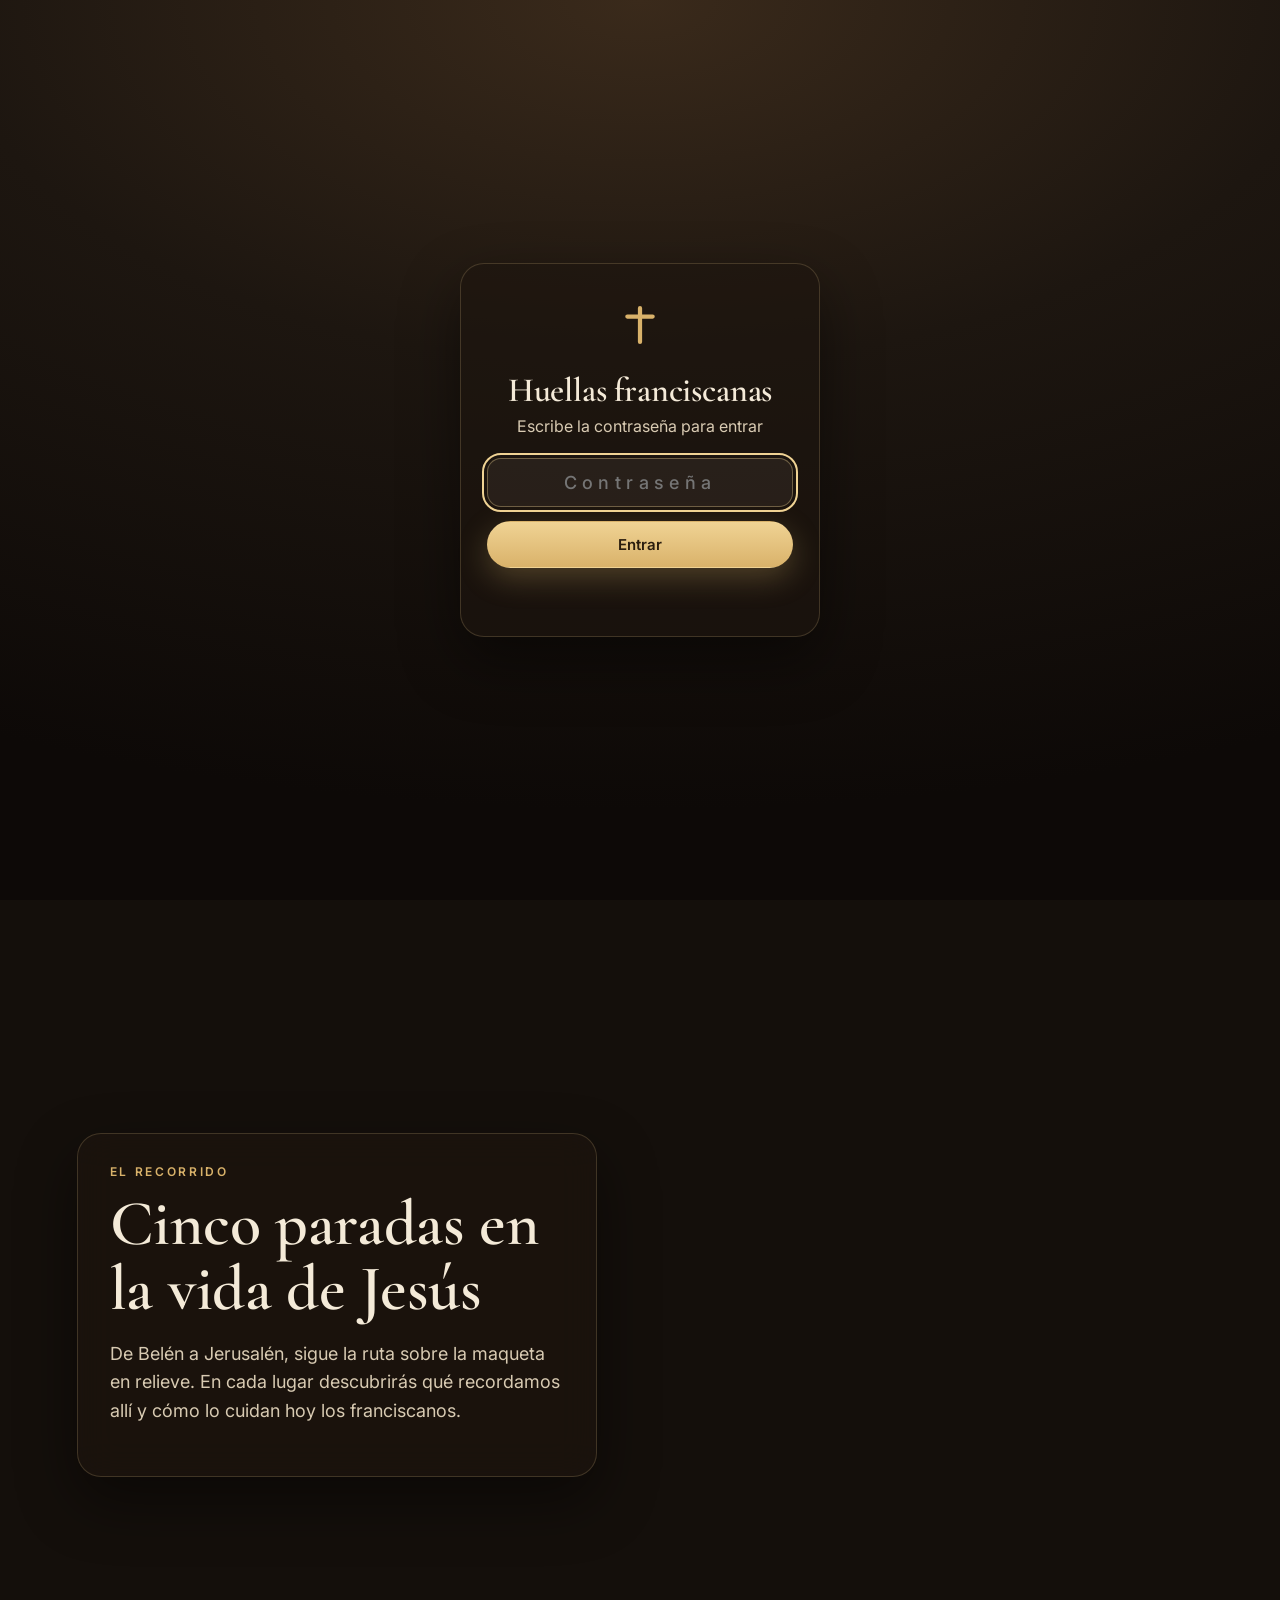
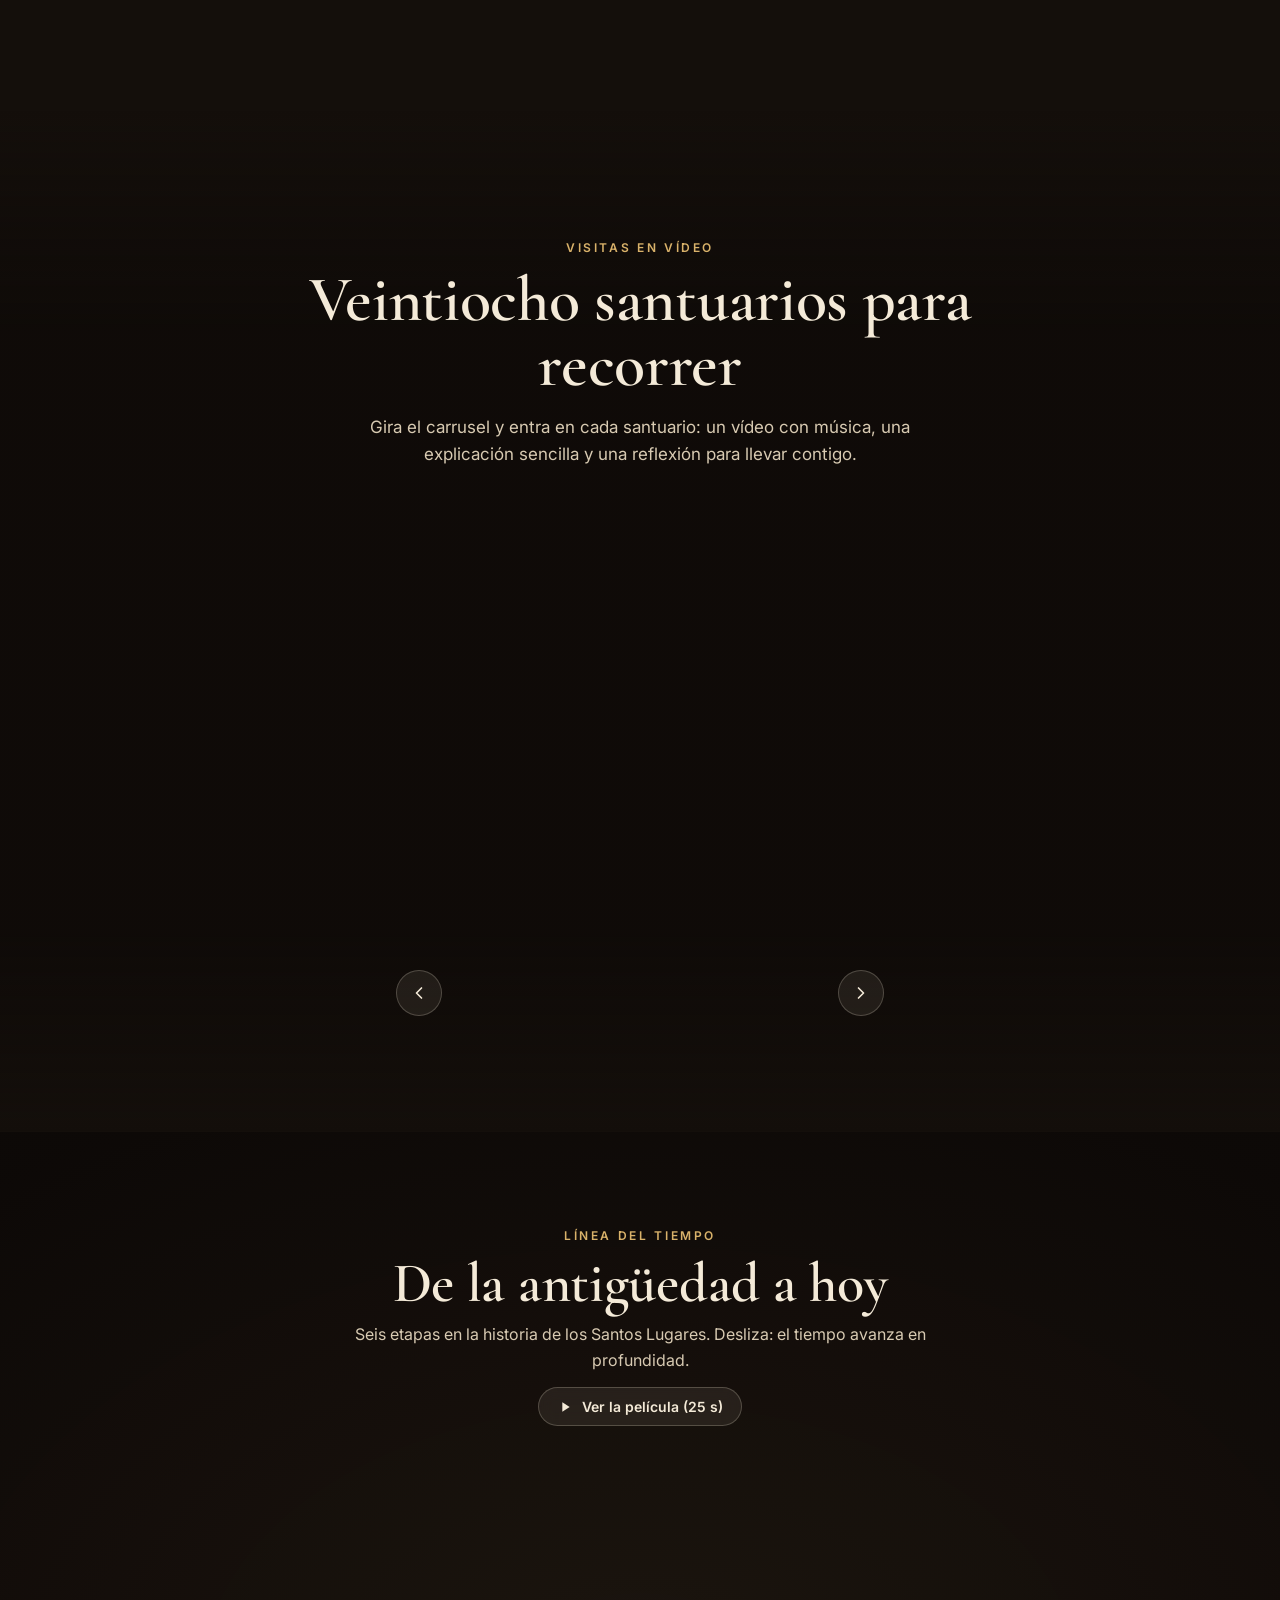
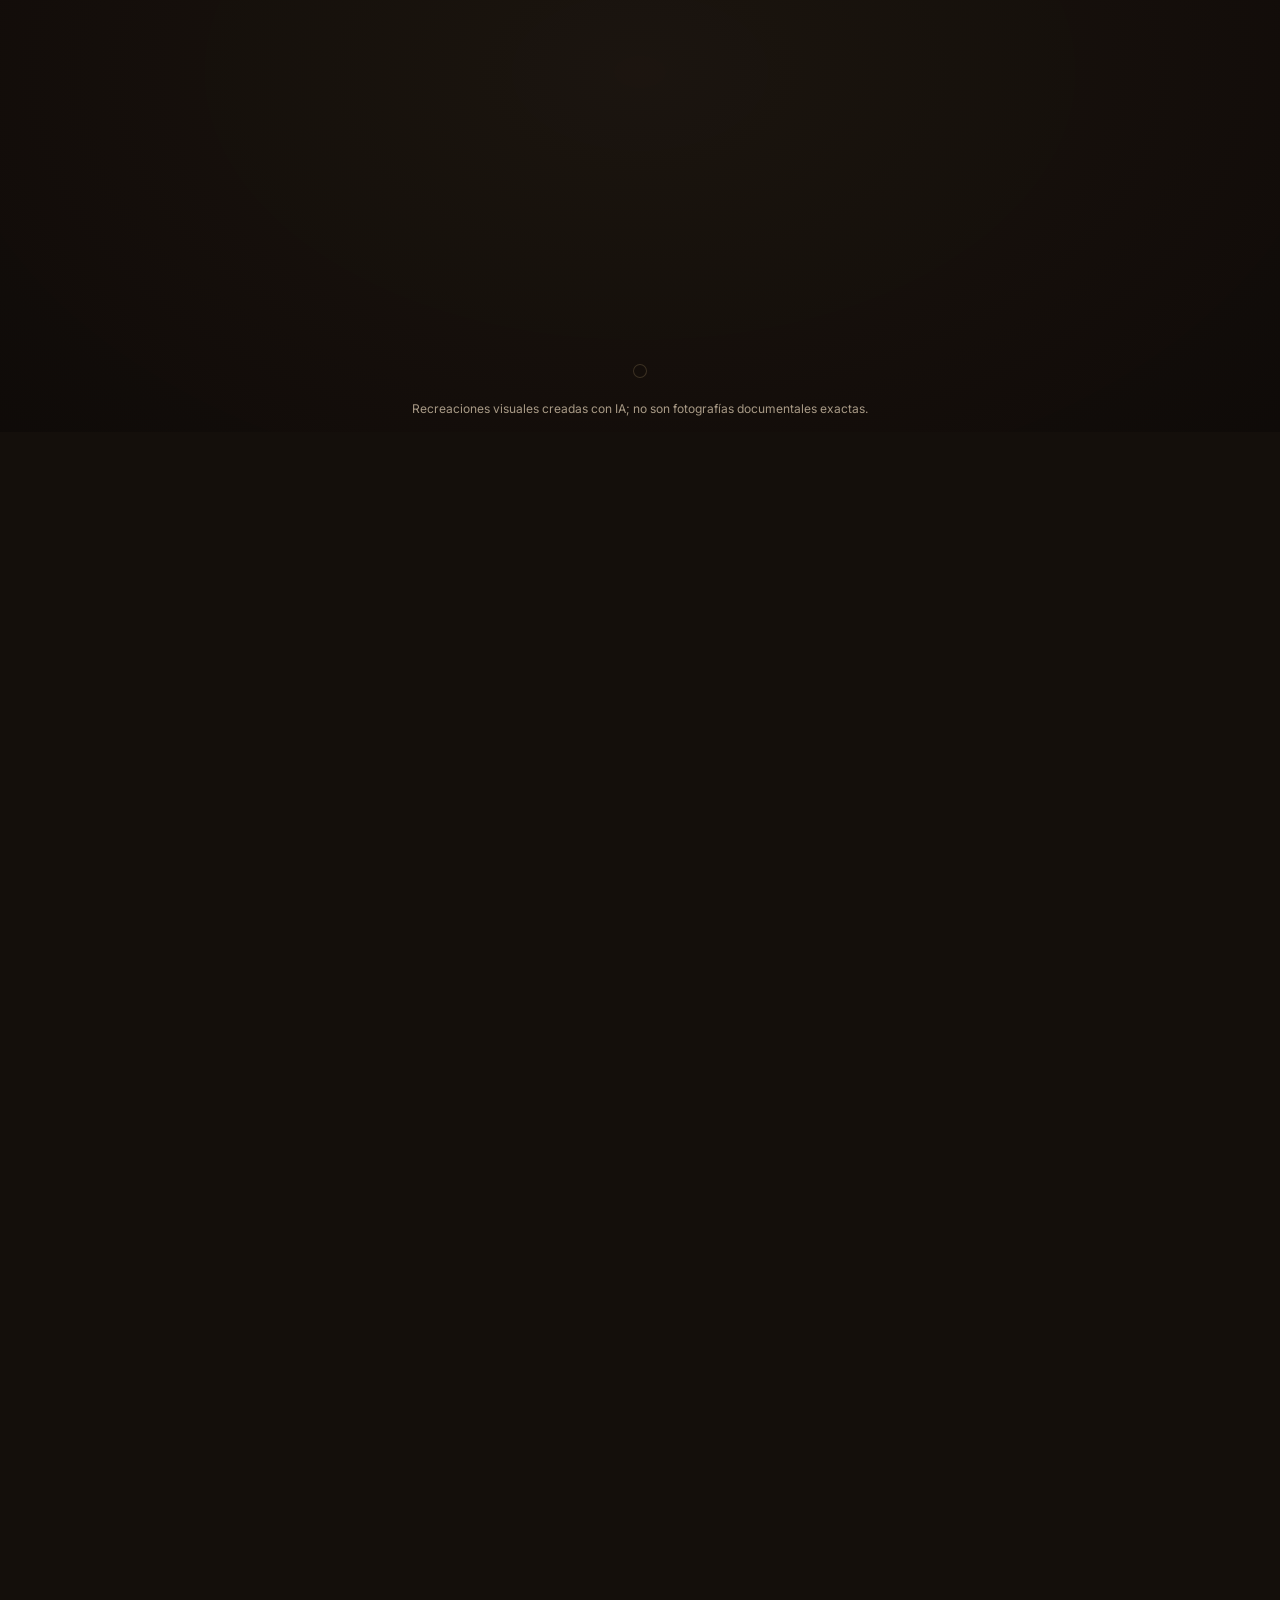
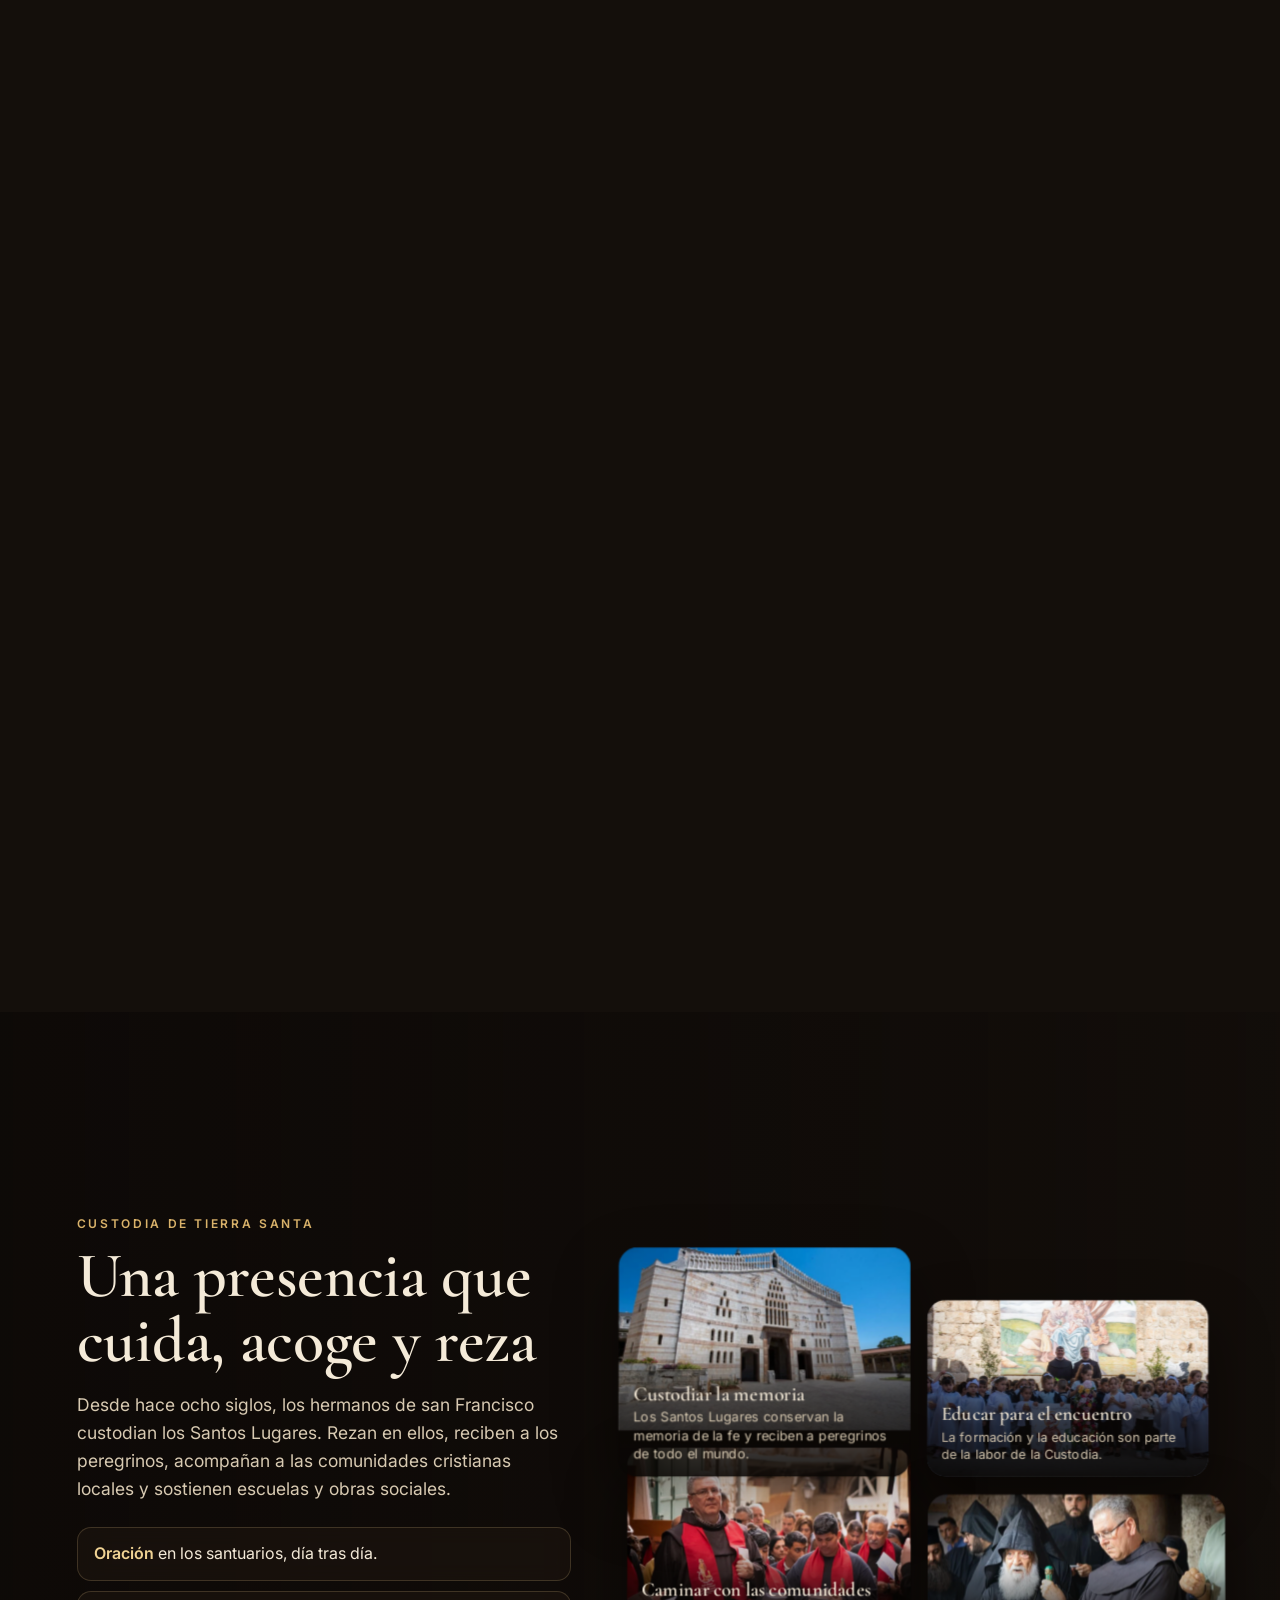
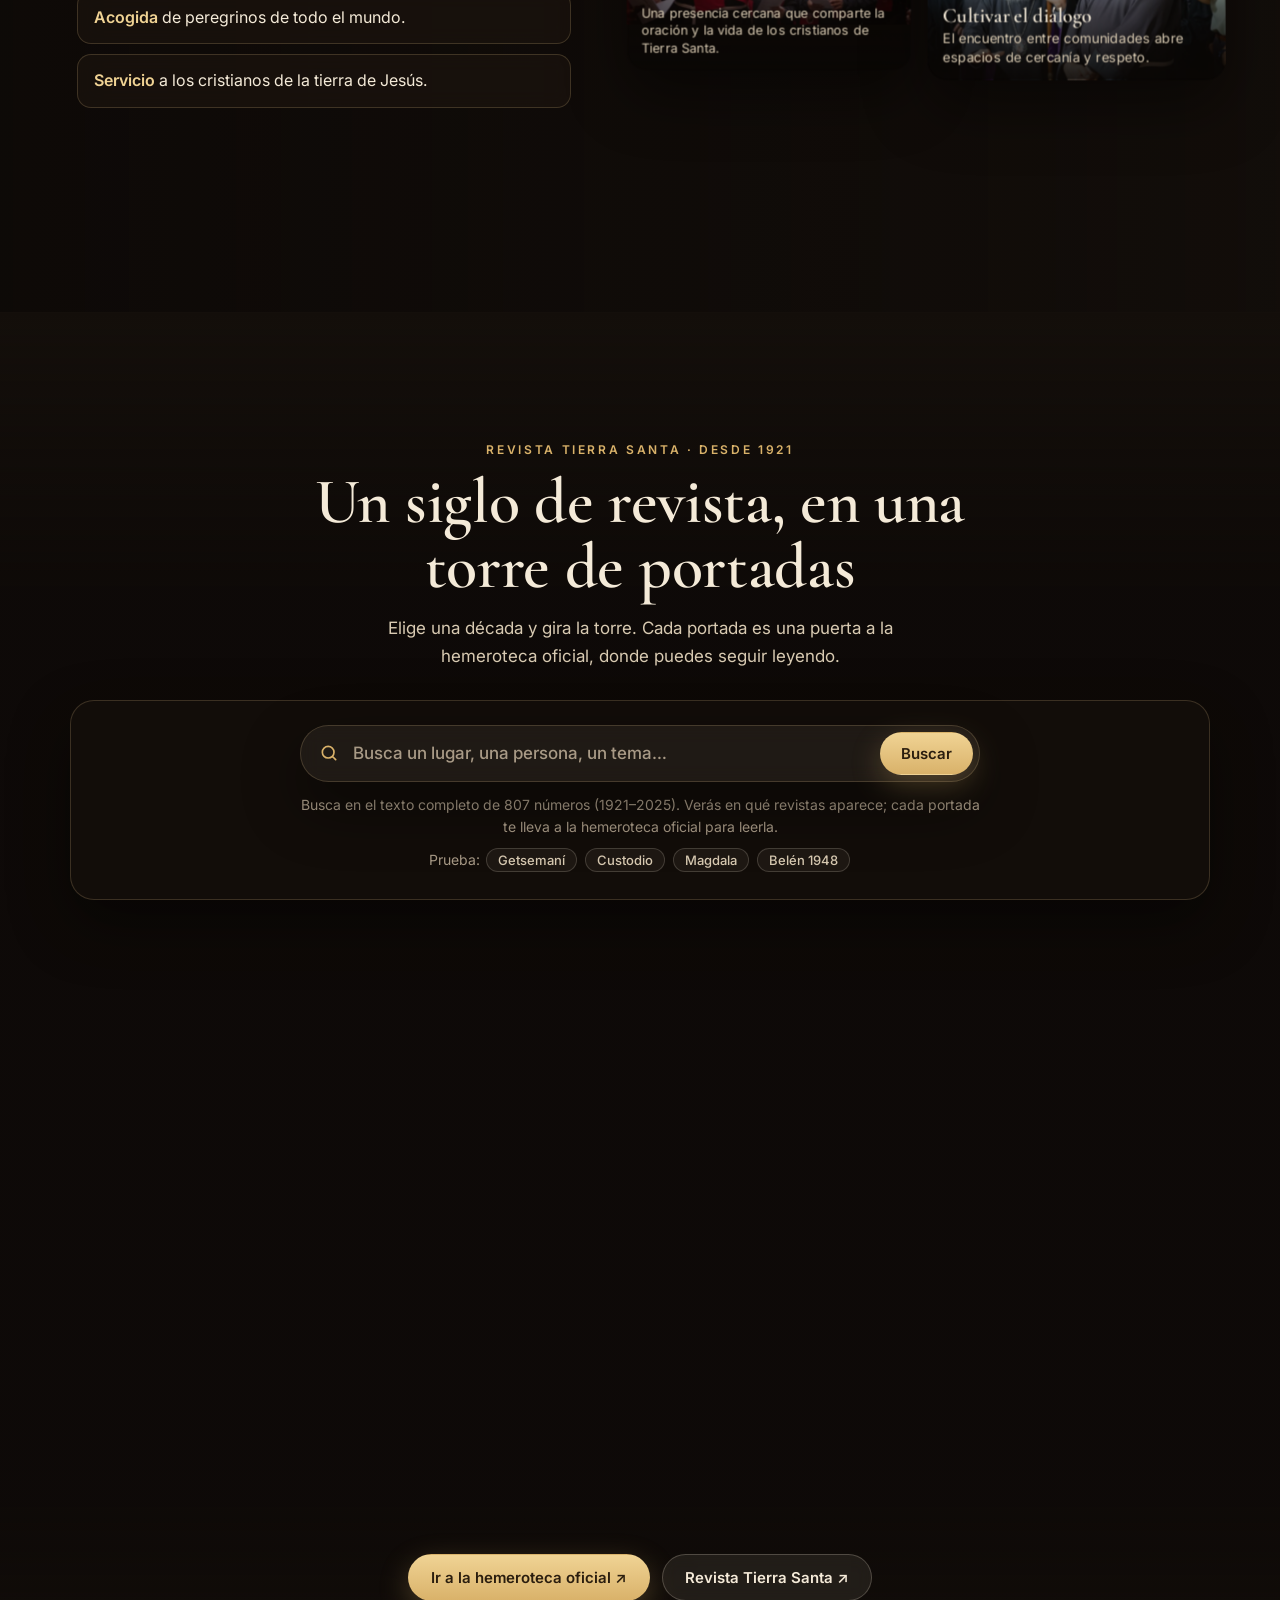
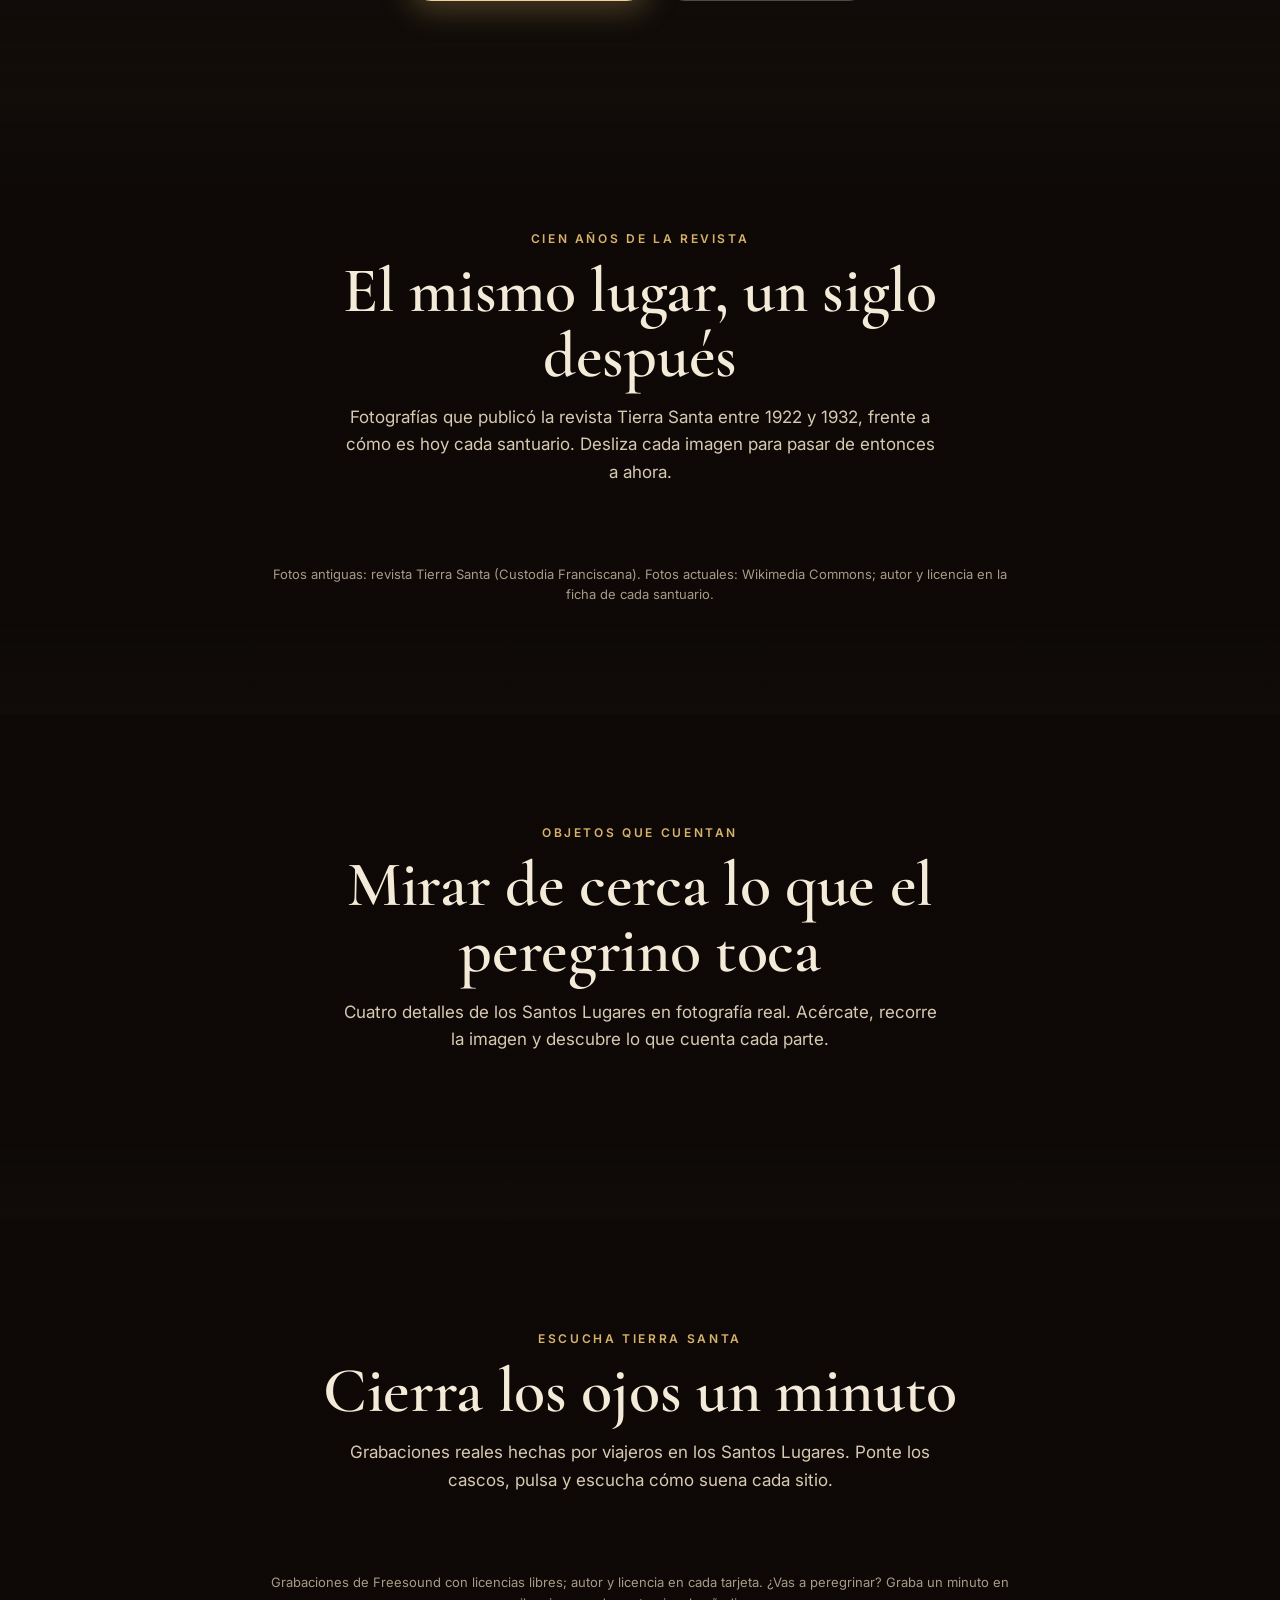
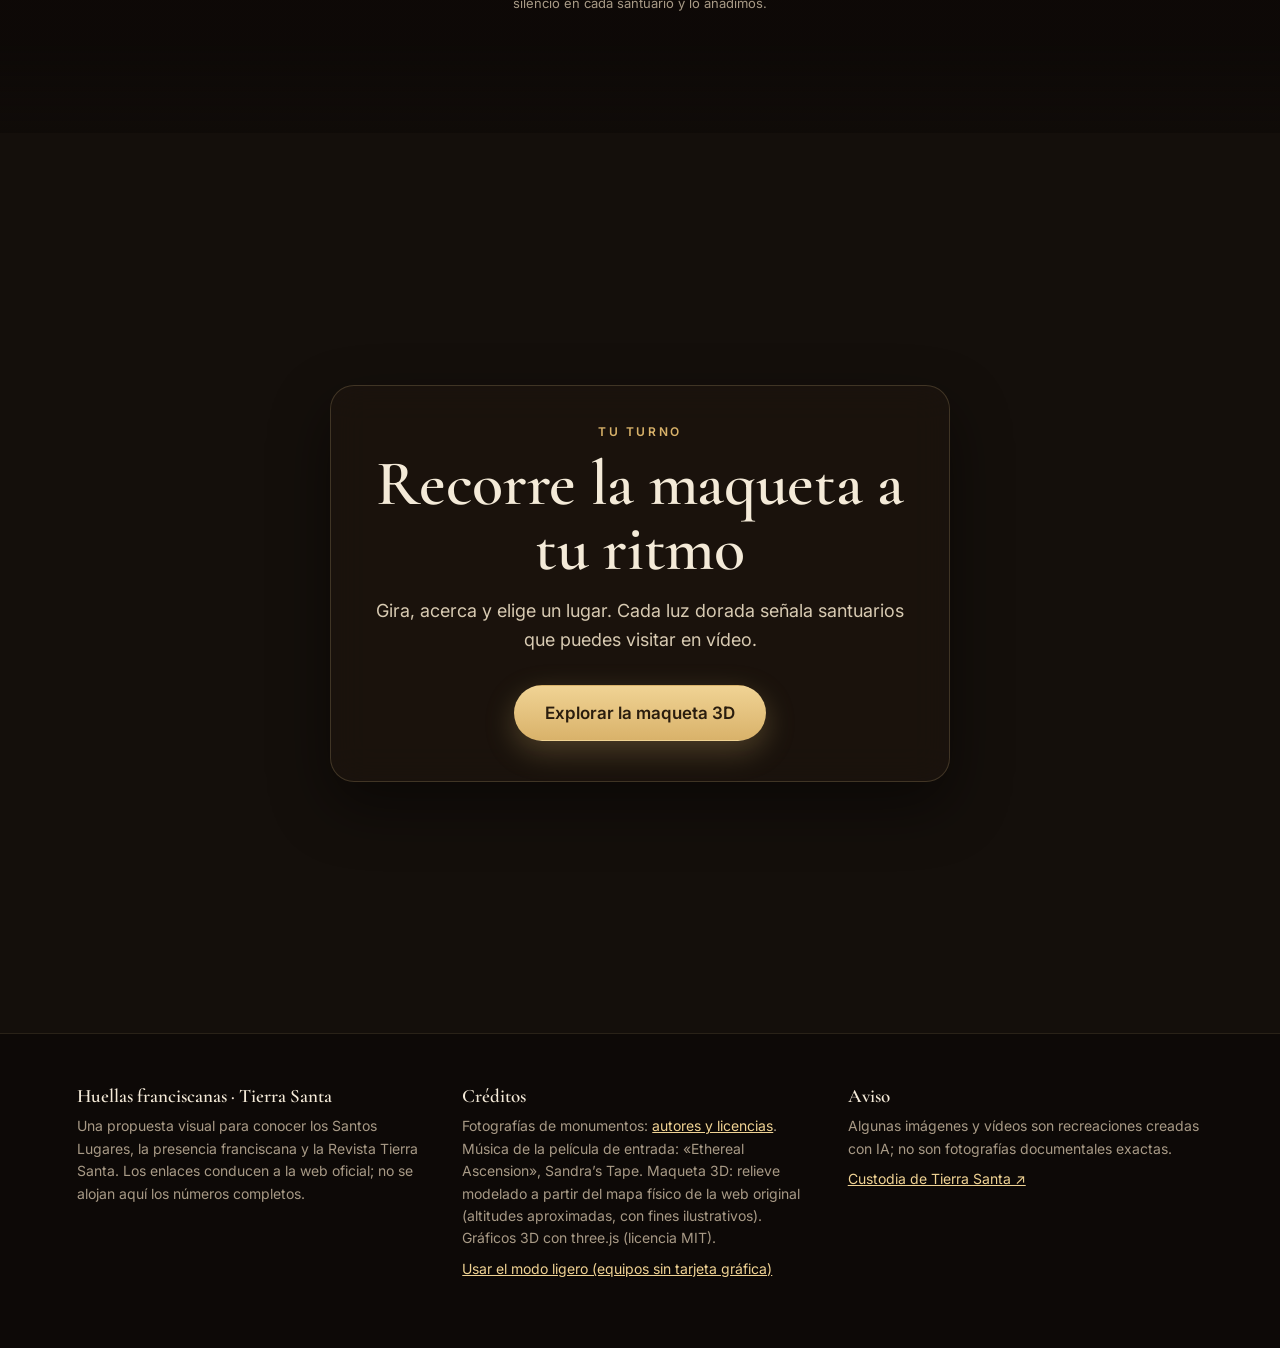
==== index.html @ c2566b48 "Add files via upload" ====
<!doctype html>
<html lang="es">
<head>
<meta charset="utf-8">
<meta name="viewport" content="width=device-width,initial-scale=1,viewport-fit=cover">
<title>Huellas franciscanas · Tierra Santa en 3D</title>
<meta name="description" content="Un viaje en 3D por Tierra Santa: la maqueta en relieve, veintiocho santuarios en vídeo, ocho siglos de presencia franciscana y un siglo de Revista Tierra Santa.">
<meta name="theme-color" content="#140f0b">
<meta name="robots" content="noindex,nofollow">
<link rel="icon" href="data:image/svg+xml,%3Csvg xmlns='http://www.w3.org/2000/svg' viewBox='0 0 64 64'%3E%3Crect width='64' height='64' rx='14' fill='%23140f0b'/%3E%3Cpath d='M32 14v38M19 24h26' stroke='%23d9b26a' stroke-width='7' stroke-linecap='round'/%3E%3C/svg%3E">
<link rel="preconnect" href="https://fonts.googleapis.com">
<link rel="preconnect" href="https://fonts.gstatic.com" crossorigin>
<link href="https://fonts.googleapis.com/css2?family=Cormorant+Garamond:ital,wght@0,500;0,600;0,700;1,500;1,600&family=Inter:wght@400;500;600;700&display=swap" rel="stylesheet">
<link rel="stylesheet" href="estilo.css?v=15">
<script type="importmap">{"imports":{"three":"./three.module.min.js"}}</script>
</head>
<body>
<div id="candado" role="dialog" aria-modal="true" aria-labelledby="candadoTitulo" hidden>
  <form class="candado-caja" autocomplete="off">
    <svg viewBox="0 0 64 64" class="tau" aria-hidden="true"><path d="M32 12v40M17 22h30"/></svg>
    <h1 id="candadoTitulo">Huellas franciscanas</h1>
    <p>Escribe la contraseña para entrar</p>
    <input type="password" inputmode="numeric" aria-label="Contraseña" placeholder="Contraseña" required>
    <button type="submit" class="btn oro">Entrar</button>
    <p class="candado-error" aria-live="polite"></p>
  </form>
</div>
<canvas id="escena" aria-hidden="true"></canvas>
<div id="velo" aria-hidden="true"></div>
<div id="etiquetas" aria-label="Lugares en la maqueta"></div>

<div id="carga" role="status" aria-live="polite">
  <div class="carga-in">
    <svg viewBox="0 0 64 64" class="tau" aria-hidden="true"><path d="M32 12v40M17 22h30"/></svg>
    <p>Preparando la maqueta de Tierra Santa…</p>
    <div class="barra"><i></i></div>
  </div>
</div>

<header class="cabecera">
  <a class="marca" href="#inicio" aria-label="Huellas franciscanas · inicio">
    <svg viewBox="0 0 40 40" class="marca-ic" aria-hidden="true"><circle cx="20" cy="20" r="18"/><path d="M20 10v21M13 15h14"/></svg>
    <span><b>Huellas franciscanas</b><small>Tierra Santa · 3D</small></span>
  </a>
  <nav class="menu" aria-label="Secciones">
    <a href="#recorrido">Recorrido</a>
    <a href="#santuarios">Santuarios</a>
    <a href="#historia">Historia</a>
    <a href="#franciscanos">Presencia</a>
    <a href="#revista">Revista</a>
    <a href="#cien-anos">Cien años</a>
    <a href="#objetos">Objetos</a>
    <a href="#escucha">Escucha</a>
  </nav>
  <button class="btn-explorar" data-explorar type="button">
    <svg viewBox="0 0 24 24" aria-hidden="true"><path d="M12 3 3 8l9 5 9-5-9-5Z"/><path d="m3 13 9 5 9-5"/></svg>
    <span>Explorar maqueta</span>
  </button>
</header>

<main id="contenido">

  <!-- 0 · Portada -->
  <section id="inicio" class="escena portada" data-camara="inicio">
    <div class="portada-in">
      <p class="antetitulo">Un viaje visual por Tierra Santa</p>
      <h1>Huellas<br><em>franciscanas</em></h1>
      <p class="lema" id="mision"></p>
      <div class="acciones">
        <a class="btn oro" href="#recorrido">Comenzar el recorrido</a>
        <button class="btn vidrio" type="button" data-pelicula>
          <svg viewBox="0 0 24 24" aria-hidden="true"><path d="M8 5v14l11-7z"/></svg> Ver la película de entrada
        </button>
      </div>
    </div>
    <div class="desliza" aria-hidden="true"><span></span>Desliza para descender a la tierra</div>
    <ul class="cifras" aria-label="La web en cifras">
      <li><b data-n="28">28</b><span>santuarios en vídeo</span></li>
      <li><b data-n="800">8</b><span>siglos de Custodia</span></li>
      <li><b data-n="503">503</b><span>números de la revista</span></li>
    </ul>
  </section>

  <!-- 1 · Recorrido: se rellena desde datos -->
  <section id="recorrido" class="bloque-intro" data-camara="vista">
    <div class="intro-tarjeta">
      <p class="antetitulo">El recorrido</p>
      <h2>Cinco paradas en la vida de Jesús</h2>
      <p>De Belén a Jerusalén, sigue la ruta sobre la maqueta en relieve. En cada lugar descubrirás qué recordamos allí y cómo lo cuidan hoy los franciscanos.</p>
    </div>
  </section>
  <div id="paradas"></div>

  <!-- 2 · Santuarios -->
  <section id="santuarios" class="escena santuarios" data-camara="cenital">
    <div class="titular">
      <p class="antetitulo">Visitas en vídeo</p>
      <h2>Veintiocho santuarios para recorrer</h2>
      <p>Gira el carrusel y entra en cada santuario: un vídeo con música, una explicación sencilla y una reflexión para llevar contigo.</p>
    </div>
    <div class="carrusel" id="carrusel" tabindex="0" aria-roledescription="carrusel" aria-label="Santuarios en vídeo. Usa las flechas para girar.">
      <div class="anillo" id="anillo"></div>
    </div>
    <div class="carrusel-ctl">
      <button type="button" class="redondo" data-giro="-1" aria-label="Santuario anterior"><svg viewBox="0 0 24 24"><path d="m15 6-6 6 6 6"/></svg></button>
      <div class="carrusel-nombre" id="carruselNombre" aria-live="polite"></div>
      <button type="button" class="redondo" data-giro="1" aria-label="Santuario siguiente"><svg viewBox="0 0 24 24"><path d="m9 6 6 6-6 6"/></svg></button>
    </div>
    <div class="filtros" id="filtros" role="tablist" aria-label="Filtrar por lugar"></div>
  </section>

  <!-- 3 · Historia -->
  <section id="historia" class="historia" data-camara="historia">
    <div class="historia-pegajosa">
      <div class="titular">
        <p class="antetitulo">Línea del tiempo</p>
        <h2>De la antigüedad a hoy</h2>
        <p>Seis etapas en la historia de los Santos Lugares. Desliza: el tiempo avanza en profundidad.</p>
        <button class="btn vidrio" type="button" data-pelicula><svg viewBox="0 0 24 24" aria-hidden="true"><path d="M8 5v14l11-7z"/></svg> Ver la película (25 s)</button>
      </div>
      <div class="tunel" id="tunel"></div>
      <ol class="regla" id="regla"></ol>
      <p class="aviso-ia">Recreaciones visuales creadas con IA; no son fotografías documentales exactas.</p>
    </div>
  </section>

  <!-- 4 · Presencia franciscana -->
  <section id="franciscanos" class="escena franciscanos" data-camara="jerusalen-cerca">
    <div class="fr-texto">
      <p class="antetitulo">Custodia de Tierra Santa</p>
      <h2>Una presencia que cuida, acoge y reza</h2>
      <p>Desde hace ocho siglos, los hermanos de san Francisco custodian los Santos Lugares. Rezan en ellos, reciben a los peregrinos, acompañan a las comunidades cristianas locales y sostienen escuelas y obras sociales.</p>
      <ul class="fr-puntos">
        <li><b>Oración</b> en los santuarios, día tras día.</li>
        <li><b>Acogida</b> de peregrinos de todo el mundo.</li>
        <li><b>Servicio</b> a los cristianos de la tierra de Jesús.</li>
      </ul>
    </div>
    <div class="fr-mosaico" id="frMosaico">
      <figure style="--z:60px"><img src="assets_franciscanos_procession_aux_flambeaux-20-1.webp" alt="Custodiar la memoria" loading="lazy"><figcaption><b>Custodiar la memoria</b><span>Los Santos Lugares conservan la memoria de la fe y reciben a peregrinos de todo el mundo.</span></figcaption></figure>
      <figure style="--z:20px"><img src="assets_franciscanos_prayer_peace_school-25-1.webp" alt="Educar para el encuentro" loading="lazy"><figcaption><b>Educar para el encuentro</b><span>La formación y la educación son parte de la labor de la Custodia.</span></figcaption></figure>
      <figure style="--z:30px"><img src="assets_franciscanos_cristiani_locali-1-1.webp" alt="Caminar con las comunidades" loading="lazy"><figcaption><b>Caminar con las comunidades</b><span>Una presencia cercana que comparte la oración y la vida de los cristianos de Tierra Santa.</span></figcaption></figure>
      <figure style="--z:80px"><img src="assets_franciscanos_cts_220830_1931-1.webp" alt="Cultivar el diálogo" loading="lazy"><figcaption><b>Cultivar el diálogo</b><span>El encuentro entre comunidades abre espacios de cercanía y respeto.</span></figcaption></figure>
    </div>
  </section>

  <!-- 5 · Revista -->
  <section id="revista" class="revista" data-camara="alto">
    <div class="titular">
      <p class="antetitulo">Revista Tierra Santa · desde 1921</p>
      <h2>Un siglo de revista, en una torre de portadas</h2>
      <p>Elige una década y gira la torre. Cada portada es una puerta a la hemeroteca oficial, donde puedes seguir leyendo.</p>
    </div>
    <div class="br" id="buscaRev">
      <form class="br-form" id="brForm" role="search" aria-label="Buscar en la revista">
        <svg viewBox="0 0 24 24" aria-hidden="true"><circle cx="11" cy="11" r="7"/><path d="m20 20-3.5-3.5"/></svg>
        <input id="brQ" type="search" name="q" placeholder="Busca un lugar, una persona, un tema…" autocomplete="off" enterkeyhint="search" aria-label="Palabras a buscar en la revista">
        <button class="btn oro" type="submit">Buscar</button>
      </form>
      <p class="br-ayuda" id="brAyuda">Busca en el texto completo de 807 números (1921–2025). Verás en qué revistas aparece; cada portada te lleva a la hemeroteca oficial para leerla. <span class="br-ej">Prueba: <button type="button" data-br="Getsemaní">Getsemaní</button> <button type="button" data-br="Custodio">Custodio</button> <button type="button" data-br="Magdala">Magdala</button> <button type="button" data-br="Belén 1948">Belén 1948</button></span></p>
      <div class="br-res" id="brRes" aria-live="polite"></div>
    </div>
    <div class="decadas" id="decadas" role="tablist" aria-label="Décadas"></div>
    <div class="torre-marco" id="torreMarco" tabindex="0" aria-label="Torre de portadas. Arrastra o usa las flechas para girarla.">
      <div class="torre" id="torre"></div>
    </div>
    <p class="torre-info" id="torreInfo" aria-live="polite"></p>
    <div class="acciones centro">
      <a class="btn oro" href="https://revistatierrasanta.com/hemeroteca/" target="_blank" rel="noopener">Ir a la hemeroteca oficial ↗</a>
      <a class="btn vidrio" href="https://revistatierrasanta.com/" target="_blank" rel="noopener">Revista Tierra Santa ↗</a>
    </div>
  </section>

  <!-- 5b · Cien años de la revista -->
  <section id="cien-anos" class="cien" data-camara="alto">
    <div class="titular">
      <p class="antetitulo">Cien años de la revista</p>
      <h2>El mismo lugar, un siglo después</h2>
      <p>Fotografías que publicó la revista Tierra Santa entre 1922 y 1932, frente a cómo es hoy cada santuario. Desliza cada imagen para pasar de entonces a ahora.</p>
    </div>
    <div class="cien-rejilla" id="cienRejilla"></div>
    <p class="cien-nota">Fotos antiguas: revista Tierra Santa (Custodia Franciscana). Fotos actuales: Wikimedia Commons; autor y licencia en la ficha de cada santuario.</p>
  </section>

  <!-- 5c · Objetos que cuentan -->
  <section id="objetos" class="objetos" data-camara="alto">
    <div class="titular">
      <p class="antetitulo">Objetos que cuentan</p>
      <h2>Mirar de cerca lo que el peregrino toca</h2>
      <p>Cuatro detalles de los Santos Lugares en fotografía real. Acércate, recorre la imagen y descubre lo que cuenta cada parte.</p>
    </div>
    <div class="ob-rejilla" id="obRejilla"></div>
  </section>

  <!-- 5d · Escucha Tierra Santa -->
  <section id="escucha" class="escucha" data-camara="alto">
    <div class="titular">
      <p class="antetitulo">Escucha Tierra Santa</p>
      <h2>Cierra los ojos un minuto</h2>
      <p>Grabaciones reales hechas por viajeros en los Santos Lugares. Ponte los cascos, pulsa y escucha cómo suena cada sitio.</p>
    </div>
    <div class="es-rejilla" id="esRejilla"></div>
    <p class="cien-nota">Grabaciones de Freesound con licencias libres; autor y licencia en cada tarjeta. ¿Vas a peregrinar? Graba un minuto en silencio en cada santuario y lo añadimos.</p>
  </section>

  <!-- 6 · Explorar -->
  <section id="explorar-cta" class="escena cierre" data-camara="final">
    <div class="cierre-in">
      <p class="antetitulo">Tu turno</p>
      <h2>Recorre la maqueta a tu ritmo</h2>
      <p>Gira, acerca y elige un lugar. Cada luz dorada señala santuarios que puedes visitar en vídeo.</p>
      <button class="btn oro grande" type="button" data-explorar>Explorar la maqueta 3D</button>
    </div>
  </section>

  <footer class="pie">
    <div class="pie-col">
      <b>Huellas franciscanas · Tierra Santa</b>
      <p>Una propuesta visual para conocer los Santos Lugares, la presencia franciscana y la Revista Tierra Santa. Los enlaces conducen a la web oficial; no se alojan aquí los números completos.</p>
    </div>
    <div class="pie-col">
      <b>Créditos</b>
      <p>Fotografías de monumentos: <a href="assets_monumentos_creditos.html" target="_blank" rel="noopener">autores y licencias</a>. Música de la película de entrada: «Ethereal Ascension», Sandra’s Tape. Maqueta 3D: relieve modelado a partir del mapa físico de la web original (altitudes aproximadas, con fines ilustrativos). Gráficos 3D con three.js (licencia MIT).</p>
      <p><button type="button" class="enlace-modo" data-modo>Usar el modo ligero (equipos sin tarjeta gráfica)</button></p>
    </div>
    <div class="pie-col">
      <b>Aviso</b>
      <p>Algunas imágenes y vídeos son recreaciones creadas con IA; no son fotografías documentales exactas.</p>
      <p><a href="https://www.custodia.org/es/" target="_blank" rel="noopener">Custodia de Tierra Santa ↗</a></p>
    </div>
  </footer>
</main>

<!-- Modo exploración -->
<div class="explorar-ui" id="explorarUI" hidden>
  <div class="explorar-barra">
    <button class="btn vidrio" type="button" data-salir>← Volver al recorrido</button>
    <p>Arrastra para girar · rueda o pellizco para acercar · toca una luz dorada</p>
    <button class="redondo" type="button" data-encuadre aria-label="Ver toda la maqueta"><svg viewBox="0 0 24 24"><path d="M4 9V4h5M20 9V4h-5M4 15v5h5M20 15v5h-5"/></svg></button>
  </div>
  <aside class="panel-lugar" id="panelLugar" hidden aria-live="polite"></aside>
</div>

<!-- Ventana del santuario -->
<dialog class="ventana" id="ventana" aria-labelledby="vTitulo">
  <div class="ventana-in">
    <button class="cerrar" type="button" data-cerrar aria-label="Cerrar">×</button>
    <div class="v-video"><video id="vVideo" controls playsinline loop preload="none"></video></div>
    <div class="v-cuerpo">
      <p class="antetitulo" id="vLugar"></p>
      <h3 id="vTitulo"></h3>
      <div id="vTexto"></div>
      <nav class="v-nav">
        <button type="button" class="btn vidrio" data-v="-1">← Anterior</button>
        <button type="button" class="btn vidrio" data-v="1">Siguiente →</button>
      </nav>
    </div>
  </div>
</dialog>

<!-- Visor de objetos -->
<dialog class="ventana objeto" id="objeto" aria-labelledby="obTitulo">
  <div class="ventana-in">
    <button class="cerrar" type="button" data-cerrar aria-label="Cerrar">×</button>
    <div class="ob-visor" id="obVisor">
      <div class="ob-lienzo" id="obLienzo"></div>
      <div class="ob-zoom" role="group" aria-label="Zoom">
        <button type="button" class="redondo" data-zoom="1" aria-label="Acercar">+</button>
        <button type="button" class="redondo" data-zoom="-1" aria-label="Alejar">−</button>
        <button type="button" class="redondo" data-zoom="0" aria-label="Ver la foto entera"><svg viewBox="0 0 24 24" aria-hidden="true"><path d="M4 9V4h5M20 9V4h-5M4 15v5h5M20 15v5h-5"/></svg></button>
      </div>
      <p class="ob-ayuda" aria-hidden="true">Arrastra · rueda o pellizco para acercar · toca un número</p>
    </div>
    <div class="v-cuerpo">
      <p class="antetitulo" id="obLugar"></p>
      <h3 id="obTitulo"></h3>
      <p id="obIntro"></p>
      <ol class="ob-puntos" id="obPuntos"></ol>
      <div class="ob-detalle" id="obDetalle" aria-live="polite"></div>
      <p class="ob-cred" id="obCred"></p>
      <nav class="v-nav">
        <button type="button" class="btn vidrio" data-ob="-1">← Anterior</button>
        <button type="button" class="btn vidrio" data-ob="1">Siguiente →</button>
      </nav>
    </div>
  </div>
</dialog>

<!-- Película de entrada -->
<dialog class="ventana pelicula" id="pelicula" aria-label="Película de entrada">
  <div class="ventana-in">
    <button class="cerrar" type="button" data-cerrar aria-label="Cerrar">×</button>
    <video id="pVideo" controls playsinline preload="none" poster="assets_entrada_evolucion-franciscana.webp"></video>
    <p class="aviso-ia">Recreación animada creada con IA · Música: «Ethereal Ascension», Sandra’s Tape.</p>
  </div>
</dialog>

<script>
if (location.protocol === 'file:') {
  var c = document.querySelector('#carga .carga-in');
  c.innerHTML = '<p style="font-size:20px;color:#f0d394;margin:0 0 12px">La web debe abrirse desde un servidor</p>' +
    '<p style="max-width:520px;line-height:1.6;margin:0 auto">El navegador no permite cargar la maqueta 3D con doble clic.<br>' +
    'Abre PowerShell en esta carpeta y escribe <code style="color:#f0d394">py -m http.server 8000</code>,<br>' +
    'después visita <a href="http://localhost:8000" style="color:#f0d394">http://localhost:8000</a>.<br>' +
    'Publicada en GitHub Pages funciona directamente.</p>';
}
</script>
<script src="contenido.js?v=9"></script>
<script type="module">
// Acceso con contraseña sencilla (cortina de privacidad, no seguridad real).
const CLAVE = 'yhvold';
const resumen = t => { let h = 5381; for (const c of t) h = ((h * 33) ^ c.charCodeAt(0)) >>> 0; return h.toString(36); };
const abrir = () => { document.getElementById('candado').remove(); import('./app.js?v=14'); };
let dentro = false; try { dentro = localStorage.getItem('hf-acceso') === CLAVE; } catch {}
if (dentro) abrir();
else {
  const caja = document.getElementById('candado'), form = caja.querySelector('form'), campo = form.querySelector('input'), error = form.querySelector('.candado-error');
  caja.hidden = false; campo.focus();
  form.onsubmit = e => {
    e.preventDefault();
    if (resumen(campo.value.trim()) === CLAVE) { try { localStorage.setItem('hf-acceso', CLAVE); } catch {} abrir(); }
    else { error.textContent = 'Contraseña incorrecta'; campo.value = ''; campo.focus(); }
  };
}
</script>
</body>
</html>
---- estilo.css ----
/* Huellas franciscanas · Tierra Santa en 3D */
:root{
  --noche:#140f0b; --noche-2:#1d1610; --tierra:#2a2018;
  --oro:#d9b26a; --oro-2:#f0d394; --oro-3:#a9803f;
  --marfil:#f4ead8; --marfil-2:#d8cab2; --gris:#a89a86;
  --olivo:#8f9b62; --terracota:#c0764a;
  --vidrio:rgba(29,22,16,.62); --vidrio-borde:rgba(240,211,148,.18);
  --sombra:0 24px 60px rgba(0,0,0,.45);
  --serif:'Cormorant Garamond',Georgia,'Times New Roman',serif;
  --sans:'Inter',system-ui,-apple-system,'Segoe UI',Roboto,Arial,sans-serif;
  --r:18px;
  color-scheme:dark;
}
*{box-sizing:border-box}
html{scroll-behavior:smooth;-webkit-text-size-adjust:100%}
@media (prefers-reduced-motion:reduce){html{scroll-behavior:auto}}
body{margin:0;background:var(--noche);color:var(--marfil);font:16px/1.6 var(--sans);-webkit-font-smoothing:antialiased;overflow-x:hidden}
img{max-width:100%;display:block}
a{color:var(--oro-2)}
button{font:inherit;color:inherit;cursor:pointer}
:focus-visible{outline:2px solid var(--oro-2);outline-offset:3px}
svg{fill:none;stroke:currentColor;stroke-width:2;stroke-linecap:round;stroke-linejoin:round}

/* ---------- lienzo 3D ---------- */
#escena{position:fixed;inset:0;width:100vw;height:100vh;height:100lvh;z-index:0;display:block;
  background:radial-gradient(120% 90% at 50% 0%,#3a2a1b 0%,#1d1610 45%,#0d0907 100%)}
#velo{position:fixed;inset:0;z-index:1;pointer-events:none;
  background:linear-gradient(90deg,rgba(13,9,7,.55) 0%,rgba(13,9,7,0) 46%),linear-gradient(0deg,rgba(13,9,7,.55),rgba(13,9,7,0) 30%);
  transition:opacity .8s}
body.explorando #velo{opacity:.25}
#etiquetas{position:fixed;inset:0;z-index:2;pointer-events:none;overflow:hidden}
.pin{position:absolute;left:0;top:0;width:0;height:0;pointer-events:none;border:0;background:none;padding:0;color:var(--marfil);transition:opacity .4s;will-change:transform;--dx:0px;--dy:0px;--largo:16px;--ang:-1.5708rad}
.pin b{position:absolute;left:0;top:0;transform:translate(calc(-50% + var(--dx)),calc(-100% - 16px + var(--dy)));pointer-events:auto;cursor:pointer;
  font:600 13px/1.1 var(--sans);letter-spacing:.02em;padding:7px 11px 7px 12px;border-radius:999px;background:rgba(20,15,11,.8);border:1px solid rgba(240,211,148,.4);
  backdrop-filter:blur(6px);-webkit-backdrop-filter:blur(6px);white-space:nowrap;display:flex;align-items:center;gap:7px;box-shadow:0 6px 18px rgba(0,0,0,.35);transition:background .2s,color .2s}
.pin b i{font-style:normal;display:grid;place-items:center;min-width:20px;height:20px;padding:0 5px;border-radius:999px;background:var(--oro);color:var(--noche);font-size:11px;font-weight:700}
.pin .hilo{position:absolute;left:0;top:0;width:var(--largo);height:1px;transform-origin:0 0;transform:rotate(var(--ang));background:linear-gradient(90deg,rgba(240,211,148,.9),rgba(240,211,148,.35))}
.pin .punto{position:absolute;left:-3px;top:-3px;width:6px;height:6px;border-radius:50%;background:var(--oro-2);box-shadow:0 0 10px var(--oro)}
.pin:hover b,.pin.activo b{background:var(--oro);color:var(--noche)}
.pin:hover b i,.pin.activo b i{background:var(--noche);color:var(--oro-2)}
.pin.lejos{opacity:0}
.pin.lejos b{pointer-events:none}
.pin.menor b{transform:translate(-50%,calc(-100% - 6px));font-size:11px;font-weight:500;padding:4px 8px;background:rgba(20,15,11,.55);border-color:rgba(240,211,148,.18);color:var(--marfil-2);pointer-events:none;cursor:default}
body:not(.explorando) .pin b{pointer-events:none}
body:not(.explorando) .pin.menor{opacity:0}
body:not(.explorando) .pin.grupo{opacity:0}
body:not(.explorando) .pin.grupo b{pointer-events:none}
body.explorando .pin.ruta{opacity:0}
.pin.ruta{text-decoration:none}
.pin.ruta b i{margin-right:0;min-width:20px}
.pin.ruta.activo b{background:var(--oro);color:var(--noche);box-shadow:0 0 0 4px rgba(217,178,106,.25),0 6px 18px rgba(0,0,0,.35)}
.pin.ruta.activo b i{background:var(--noche);color:var(--oro-2)}
.n-movil{display:none}
.leer-mas{display:none}
body.oculta-etiquetas .pin{opacity:0!important}

/* ---------- carga ---------- */
#carga{position:fixed;inset:0;z-index:100;display:grid;place-items:center;background:var(--noche);transition:opacity .9s,visibility .9s}
#carga.listo{opacity:0;visibility:hidden}
.carga-in{text-align:center;color:var(--marfil-2);font:500 15px var(--sans)}
.tau{width:54px;height:54px;color:var(--oro);stroke-width:5;margin:0 auto 14px;animation:latido 1.8s ease-in-out infinite}
@keyframes latido{50%{opacity:.45;transform:scale(.94)}}
.barra{width:220px;height:3px;border-radius:3px;background:rgba(255,255,255,.1);margin:16px auto 0;overflow:hidden}
.barra i{display:block;height:100%;width:0;background:linear-gradient(90deg,var(--oro-3),var(--oro-2));transition:width .3s}

/* ---------- cabecera ---------- */
.cabecera{position:fixed;top:0;left:0;right:0;z-index:20;display:flex;align-items:center;gap:20px;padding:14px clamp(16px,3vw,36px);
  transition:background .4s,backdrop-filter .4s,padding .4s}
.cabecera.solida{background:rgba(20,15,11,.72);backdrop-filter:blur(14px);-webkit-backdrop-filter:blur(14px);padding-top:10px;padding-bottom:10px;border-bottom:1px solid rgba(240,211,148,.1)}
.marca{display:flex;align-items:center;gap:11px;color:var(--marfil);text-decoration:none;flex:none}
.marca-ic{width:38px;height:38px;color:var(--oro);stroke-width:2.4}
.marca-ic circle{stroke-width:1.4;opacity:.6}
.marca span{display:flex;flex-direction:column;line-height:1.1}
.marca b{font:700 20px/1 var(--serif);letter-spacing:.01em}
.marca small{font:600 10.5px var(--sans);letter-spacing:.18em;text-transform:uppercase;color:var(--oro);margin-top:4px}
.menu{display:flex;gap:4px;margin-left:auto}
.menu a{color:var(--marfil-2);text-decoration:none;font:500 14px var(--sans);padding:8px 12px;border-radius:999px;transition:color .2s,background .2s}
.menu a:hover,.menu a.actual{color:var(--marfil);background:rgba(240,211,148,.1)}
.btn-explorar{display:flex;align-items:center;gap:8px;border:1px solid rgba(240,211,148,.45);background:rgba(217,178,106,.12);color:var(--oro-2);
  padding:9px 15px;border-radius:999px;font:600 14px var(--sans);transition:background .2s,color .2s;flex:none}
.btn-explorar svg{width:18px;height:18px}
.btn-explorar:hover{background:var(--oro);color:var(--noche)}
body.explorando .cabecera .menu,body.explorando .cabecera .btn-explorar{display:none}

/* ---------- comunes ---------- */
main{position:relative;z-index:3;overflow-x:clip}
body.explorando main{visibility:hidden}
.antetitulo{font:600 12px var(--sans);letter-spacing:.22em;text-transform:uppercase;color:var(--oro);margin:0 0 12px}
h1,h2,h3{font-family:var(--serif);font-weight:600;line-height:1.02;margin:0;letter-spacing:-.005em}
h2{font-size:clamp(36px,5vw,64px)}
h3{font-size:clamp(28px,3vw,38px)}
.btn{display:inline-flex;align-items:center;gap:9px;padding:13px 22px;border-radius:999px;font:600 15px var(--sans);text-decoration:none;border:1px solid transparent;transition:transform .2s,background .2s,color .2s,box-shadow .2s}
.btn svg{width:16px;height:16px;fill:currentColor;stroke:none}
.btn.oro{background:linear-gradient(180deg,var(--oro-2),var(--oro));color:#2a1d0e;box-shadow:0 10px 30px rgba(217,178,106,.28)}
.btn.oro:hover{transform:translateY(-2px);box-shadow:0 14px 34px rgba(217,178,106,.4)}
.btn.vidrio{background:rgba(244,234,216,.08);border-color:rgba(244,234,216,.22);color:var(--marfil);backdrop-filter:blur(8px);-webkit-backdrop-filter:blur(8px)}
.btn.vidrio:hover{background:rgba(244,234,216,.16)}
.btn.grande{padding:17px 30px;font-size:17px}
.btn:disabled{opacity:.4;cursor:default;transform:none}
.redondo{width:46px;height:46px;border-radius:50%;display:grid;place-items:center;background:rgba(244,234,216,.08);border:1px solid rgba(244,234,216,.22);color:var(--marfil);transition:background .2s;flex:none}
.redondo svg{width:20px;height:20px}
.redondo:hover{background:rgba(244,234,216,.18)}
.acciones{display:flex;flex-wrap:wrap;gap:12px;margin-top:30px}
.acciones.centro{justify-content:center}
.titular{max-width:720px;margin:0 auto;text-align:center;padding:0 16px}
.titular p:not(.antetitulo){color:var(--marfil-2);font-size:17px;margin:16px auto 0;max-width:600px}
.titular .btn{margin-top:22px}
.aviso-ia{font-size:12px;color:var(--gris);text-align:center;margin:14px auto 0}

/* ---------- portada ---------- */
.escena{position:relative;min-height:100vh;min-height:100svh}
.portada{display:flex;align-items:center;padding:120px clamp(16px,6vw,96px) 140px}
.portada-in{max-width:640px}
.portada h1{font-size:clamp(62px,10vw,140px);font-weight:600;line-height:.9;text-shadow:0 8px 40px rgba(0,0,0,.5)}
.portada h1 em{font-style:italic;color:var(--oro-2);font-weight:500}
.lema{font:italic 500 clamp(21px,2.2vw,27px)/1.35 var(--serif);color:var(--marfil);margin:26px 0 0;max-width:520px;text-shadow:0 2px 20px rgba(0,0,0,.6)}
.desliza{position:absolute;left:50%;bottom:34px;transform:translateX(-50%);display:flex;flex-direction:column;align-items:center;gap:10px;font:500 12px var(--sans);letter-spacing:.14em;text-transform:uppercase;color:var(--marfil-2)}
.desliza span{width:22px;height:36px;border:1.5px solid rgba(244,234,216,.5);border-radius:12px;position:relative}
.desliza span::after{content:"";position:absolute;left:50%;top:7px;width:3px;height:7px;border-radius:2px;background:var(--oro-2);transform:translateX(-50%);animation:rueda 1.8s infinite}
@keyframes rueda{0%{opacity:0;transform:translate(-50%,0)}30%{opacity:1}100%{opacity:0;transform:translate(-50%,12px)}}
.cifras{position:absolute;right:clamp(16px,4vw,56px);bottom:clamp(90px,14vh,140px);list-style:none;margin:0;padding:18px 22px;display:flex;flex-direction:column;gap:18px;text-align:right;
  background:var(--vidrio);border:1px solid var(--vidrio-borde);border-radius:var(--r);backdrop-filter:blur(14px);-webkit-backdrop-filter:blur(14px);box-shadow:var(--sombra)}
.cifras li{display:flex;flex-direction:column}
.cifras b{font:600 46px/1 var(--serif);color:var(--oro-2)}
.cifras span{font:500 12px var(--sans);letter-spacing:.12em;text-transform:uppercase;color:var(--marfil-2)}

/* ---------- recorrido ---------- */
.bloque-intro{min-height:90vh;display:flex;align-items:center;padding:0 clamp(16px,6vw,96px)}
.intro-tarjeta{max-width:520px;padding:30px 32px 32px;background:var(--vidrio);border:1px solid var(--vidrio-borde);border-radius:24px;
  backdrop-filter:blur(18px) saturate(1.2);-webkit-backdrop-filter:blur(18px) saturate(1.2);box-shadow:var(--sombra)}
.intro-tarjeta p:not(.antetitulo){color:var(--marfil-2);font-size:18px;margin-top:18px}
.parada{min-height:130vh;display:flex;align-items:center;padding:0 clamp(16px,5vw,80px)}
.tarjeta{width:min(470px,100%);background:var(--vidrio);border:1px solid var(--vidrio-borde);border-radius:24px;overflow:hidden;
  backdrop-filter:blur(18px) saturate(1.2);-webkit-backdrop-filter:blur(18px) saturate(1.2);box-shadow:var(--sombra);
  opacity:0;transform:translateY(40px) rotateX(8deg);transform-origin:50% 100%;transition:opacity .9s ease,transform .9s cubic-bezier(.2,.8,.2,1)}
.tarjeta.visible{opacity:1;transform:none}
.tarjeta-img{position:relative;aspect-ratio:16/9;overflow:hidden}
.tarjeta-img img{width:100%;height:100%;object-fit:cover;transform:scale(1.08);transition:transform 6s ease}
.tarjeta.visible .tarjeta-img img{transform:scale(1)}
.tarjeta-img .num{position:absolute;left:18px;bottom:14px;font:600 64px/1 var(--serif);color:var(--marfil);text-shadow:0 4px 18px rgba(0,0,0,.6)}
.tarjeta-sin-img{aspect-ratio:16/7;display:flex;align-items:flex-end;padding:18px;background:radial-gradient(circle at 70% 30%,rgba(110,150,170,.45),transparent 60%),linear-gradient(135deg,#2d3b37,#1b1a14)}
.tarjeta-sin-img .num{position:static;font:600 64px/1 var(--serif)}
.tarjeta-cuerpo{padding:24px 26px 26px}
.tarjeta .etapa{font:600 11.5px var(--sans);letter-spacing:.2em;text-transform:uppercase;color:var(--oro)}
.tarjeta h3{margin-top:8px;font-size:44px}
.tarjeta .tag{font:italic 500 21px var(--serif);color:var(--oro-2);margin:4px 0 14px}
.tarjeta p{margin:0 0 12px;color:var(--marfil-2)}
.tarjeta .franciscano{display:flex;gap:12px;padding:14px;border-radius:14px;background:rgba(217,178,106,.08);border:1px solid rgba(217,178,106,.18);font-size:14.5px;color:var(--marfil)}
.tarjeta .franciscano svg{width:22px;height:22px;color:var(--oro);flex:none;stroke-width:2.6;margin-top:2px}
.chips{display:flex;flex-wrap:wrap;gap:8px;margin-top:16px}
.chip{display:inline-flex;align-items:center;gap:7px;padding:7px 12px 7px 8px;border-radius:999px;background:rgba(244,234,216,.07);border:1px solid rgba(244,234,216,.16);font:500 13px var(--sans);color:var(--marfil);transition:background .2s,border-color .2s}
.chip img{width:26px;height:26px;border-radius:50%;object-fit:cover}
.chip:hover{background:rgba(217,178,106,.2);border-color:rgba(217,178,106,.5)}
.parada.derecha{justify-content:flex-end}

/* ---------- carrusel de santuarios ---------- */
.santuarios{overflow:hidden;padding:130px 0 90px;display:flex;flex-direction:column;align-items:center;background:linear-gradient(180deg,rgba(13,9,7,0),rgba(13,9,7,.7) 22%,rgba(13,9,7,.7) 80%,rgba(13,9,7,0))}
.carrusel{position:relative;width:100%;height:clamp(300px,42vw,440px);perspective:1400px;margin-top:40px;cursor:grab;touch-action:pan-y;user-select:none;-webkit-user-select:none}
.carrusel:active{cursor:grabbing}
.anillo{position:absolute;left:50%;top:50%;width:0;height:0;transform-style:preserve-3d}
.poster{position:absolute;left:calc(var(--w)/-2);top:calc(var(--h)/-2);width:var(--w);height:var(--h);border-radius:18px;overflow:hidden;border:0;padding:0;background:#000;
  box-shadow:0 20px 50px rgba(0,0,0,.55);transition:filter .4s,box-shadow .4s;backface-visibility:hidden;-webkit-backface-visibility:hidden}
.poster img{width:100%;height:100%;object-fit:cover}
.poster::after{content:"";position:absolute;inset:0;background:linear-gradient(0deg,rgba(10,7,5,.85),rgba(10,7,5,0) 55%)}
.poster span{position:absolute;left:16px;right:16px;bottom:14px;z-index:1;text-align:left;font:600 19px/1.15 var(--serif);color:var(--marfil)}
.poster span small{display:block;font:600 10.5px var(--sans);letter-spacing:.16em;text-transform:uppercase;color:var(--oro);margin-bottom:4px}
.poster .play{position:absolute;right:14px;top:14px;z-index:1;width:42px;height:42px;border-radius:50%;background:rgba(244,234,216,.9);display:grid;place-items:center;color:var(--noche);opacity:0;transform:scale(.8);transition:.3s}
.poster .play svg{width:16px;height:16px;fill:currentColor;stroke:none;margin-left:2px}
.poster.frente{box-shadow:0 30px 70px rgba(0,0,0,.6),0 0 0 2px var(--oro)}
.poster.frente .play{opacity:1;transform:none}
.poster.oculto{filter:brightness(.35) saturate(.6)}
.carrusel-ctl{display:flex;align-items:center;gap:18px;margin-top:22px}
.carrusel-nombre{min-width:min(360px,60vw);text-align:center;font:600 24px/1.2 var(--serif)}
.carrusel-nombre small{display:block;font:500 13px var(--sans);color:var(--marfil-2);margin-top:4px}
.filtros{display:flex;flex-wrap:wrap;justify-content:center;gap:8px;margin-top:26px;padding:0 16px;max-width:900px}
.filtros button{border:1px solid rgba(244,234,216,.18);background:rgba(244,234,216,.05);color:var(--marfil-2);padding:7px 14px;border-radius:999px;font:500 13px var(--sans);transition:.2s}
.filtros button[aria-selected="true"]{background:var(--oro);border-color:var(--oro);color:var(--noche)}

/* ---------- historia: túnel 3D ---------- */
.historia{position:relative;height:520vh}
.historia-pegajosa{position:sticky;top:0;height:100vh;height:100svh;overflow:hidden;display:flex;flex-direction:column;align-items:center;padding-top:96px;
  background:radial-gradient(80% 70% at 50% 60%,rgba(29,22,16,.9),rgba(13,9,7,.98))}
.historia .titular{position:relative;z-index:2}
@media (max-height:760px){.historia .titular p:not(.antetitulo){display:none}}
.historia .titular h2{font-size:clamp(34px,4.4vw,56px)}
.historia .titular p:not(.antetitulo){font-size:16px;margin-top:10px}
.historia .titular .btn{margin-top:14px;padding:10px 18px;font-size:14px}
.tunel{position:absolute;inset:0;z-index:1;perspective:900px;perspective-origin:50% 62%;pointer-events:none}
.etapa3d{position:absolute;left:50%;top:62%;width:min(700px,86vw);aspect-ratio:16/9;margin-left:calc(min(700px,86vw)/-2);transform-style:preserve-3d;will-change:transform,opacity}
.etapa3d img{width:100%;height:100%;object-fit:cover;border-radius:20px;box-shadow:0 30px 80px rgba(0,0,0,.6)}
.etapa3d .rotulo{position:absolute;left:24px;bottom:20px;right:24px;text-shadow:0 2px 16px rgba(0,0,0,.8)}
.etapa3d .rotulo small{font:600 12px var(--sans);letter-spacing:.18em;text-transform:uppercase;color:var(--oro-2)}
.etapa3d .rotulo b{display:block;font:600 clamp(26px,3.4vw,44px)/1.05 var(--serif);margin-top:6px}
.regla{position:absolute;left:50%;bottom:54px;transform:translateX(-50%);z-index:3;display:flex;gap:6px;list-style:none;margin:0;padding:6px;border-radius:999px;background:rgba(20,15,11,.7);border:1px solid var(--vidrio-borde);backdrop-filter:blur(10px);-webkit-backdrop-filter:blur(10px);max-width:calc(100vw - 32px);overflow-x:auto;scrollbar-width:none}
.regla button{border:0;background:none;color:var(--marfil-2);font:500 12.5px var(--sans);padding:7px 12px;border-radius:999px;white-space:nowrap}
.regla button.activo{background:var(--oro);color:var(--noche)}
.historia .aviso-ia{position:absolute;bottom:14px;left:0;right:0;z-index:3}

/* ---------- presencia ---------- */
.franciscanos{background:linear-gradient(90deg,rgba(13,9,7,.86),rgba(13,9,7,.55) 55%,rgba(13,9,7,.25));display:grid;grid-template-columns:minmax(0,1fr) minmax(0,1.15fr);gap:clamp(24px,5vw,80px);align-items:center;padding:120px clamp(16px,6vw,96px)}
.fr-texto p:not(.antetitulo){color:var(--marfil-2);font-size:17.5px;margin-top:18px}
.fr-puntos{list-style:none;margin:24px 0 0;padding:0;display:grid;gap:10px}
.fr-puntos li{padding:13px 16px;border-radius:14px;background:var(--vidrio);border:1px solid var(--vidrio-borde);backdrop-filter:blur(10px);-webkit-backdrop-filter:blur(10px)}
.fr-puntos b{color:var(--oro-2);font-weight:600}
.fr-mosaico{display:grid;grid-template-columns:1fr 1fr;gap:16px;perspective:1100px;transform-style:preserve-3d}
.fr-mosaico figure{margin:0;position:relative;border-radius:18px;overflow:hidden;box-shadow:var(--sombra);transform:translateZ(var(--z)) rotateY(calc(var(--ry,0)*1deg)) rotateX(calc(var(--rx,0)*1deg));transition:transform .25s ease-out}
.fr-mosaico figure:nth-child(2){margin-top:44px}
.fr-mosaico figure:nth-child(3){margin-top:-44px}
.fr-mosaico img{width:100%;aspect-ratio:16/10;object-fit:cover}
.fr-mosaico figcaption{position:absolute;left:0;right:0;bottom:0;padding:40px 14px 12px;font:400 12.5px/1.4 var(--sans);color:var(--marfil-2);background:linear-gradient(0deg,rgba(10,7,5,.92),rgba(10,7,5,.6) 60%,transparent)}
.fr-mosaico figcaption span{display:block}
.fr-mosaico figcaption b{display:block;font:600 19px/1.1 var(--serif);color:var(--marfil);margin-bottom:3px}

/* ---------- revista: torre ---------- */
.revista{overflow:hidden;padding:130px 0 110px;background:linear-gradient(180deg,rgba(13,9,7,0),rgba(13,9,7,.82) 20%,rgba(13,9,7,.82) 85%,rgba(13,9,7,.2))}
.decadas{display:flex;flex-wrap:wrap;justify-content:center;gap:6px;margin:30px auto 0;padding:0 16px;max-width:980px}
.decadas button{border:1px solid rgba(244,234,216,.18);background:rgba(244,234,216,.05);color:var(--marfil-2);padding:7px 13px;border-radius:999px;font:500 13px var(--sans);transition:.2s}
.decadas button[aria-selected="true"]{background:var(--oro);border-color:var(--oro);color:var(--noche)}
.torre-marco{position:relative;height:clamp(420px,60vh,600px);perspective:1500px;perspective-origin:50% 40%;margin-top:20px;cursor:grab;touch-action:pan-y;user-select:none;-webkit-user-select:none;overflow:hidden}
.torre{position:absolute;left:50%;top:34%;transform-style:preserve-3d}
.portada-r{position:absolute;width:120px;height:166px;left:-60px;top:-83px;border-radius:6px;overflow:hidden;background:#2a2018;box-shadow:0 10px 30px rgba(0,0,0,.5);border:0;padding:0;backface-visibility:hidden;-webkit-backface-visibility:hidden;transition:filter .3s,outline-color .3s;outline:2px solid transparent}
.portada-r img{width:100%;height:100%;object-fit:cover}
.portada-r:hover{outline-color:var(--oro-2)}
.portada-r::after{content:attr(data-n);position:absolute;left:6px;bottom:6px;font:700 10px var(--sans);background:rgba(20,15,11,.8);color:var(--oro-2);padding:2px 6px;border-radius:4px}
.torre-info{text-align:center;color:var(--marfil-2);min-height:26px;margin:8px 16px 0;font-size:15px}

/* ---------- cierre y pie ---------- */
.cierre{display:flex;align-items:center;justify-content:center;text-align:center;padding:120px 16px}
.cierre-in{max-width:620px;padding:38px 36px 40px;background:var(--vidrio);border:1px solid var(--vidrio-borde);border-radius:24px;
  backdrop-filter:blur(18px) saturate(1.2);-webkit-backdrop-filter:blur(18px) saturate(1.2);box-shadow:var(--sombra)}
.cierre p:not(.antetitulo){color:var(--marfil-2);font-size:18px;margin:16px 0 30px}
.pie{position:relative;display:grid;grid-template-columns:repeat(3,minmax(0,1fr));gap:30px;padding:50px clamp(16px,6vw,96px) 60px;background:#0d0907;border-top:1px solid rgba(240,211,148,.12);font-size:14px;color:var(--gris)}
.pie b{display:block;color:var(--marfil);font:600 19px var(--serif);margin-bottom:8px}
.pie p{margin:0 0 8px}

/* ---------- modo exploración ---------- */
.explorar-ui{position:fixed;inset:0;z-index:15;pointer-events:none}
.explorar-barra{position:absolute;left:50%;bottom:22px;transform:translateX(-50%);display:flex;align-items:center;gap:16px;padding:8px 8px 8px 8px;border-radius:999px;background:rgba(20,15,11,.75);border:1px solid var(--vidrio-borde);backdrop-filter:blur(12px);-webkit-backdrop-filter:blur(12px);pointer-events:auto;max-width:calc(100vw - 32px)}
.explorar-barra p{margin:0;font-size:13px;color:var(--marfil-2);white-space:nowrap}
.explorar-barra .btn{padding:10px 16px;font-size:14px;white-space:nowrap}
.panel-lugar{position:absolute;right:16px;top:84px;bottom:96px;width:min(390px,calc(100vw - 32px));overflow:auto;pointer-events:auto;background:rgba(20,15,11,.82);border:1px solid var(--vidrio-borde);border-radius:22px;padding:22px;backdrop-filter:blur(16px);-webkit-backdrop-filter:blur(16px);box-shadow:var(--sombra);animation:entra .5s cubic-bezier(.2,.8,.2,1)}
@keyframes entra{from{opacity:0;transform:translateX(30px)}}
.panel-lugar h3{font-size:36px}
.panel-lugar .cerrar{position:absolute;right:12px;top:12px}
.panel-lugar>p{color:var(--marfil-2);font-size:14.5px}
.lista-s{display:grid;gap:10px;margin-top:16px}
.item-s{display:grid;grid-template-columns:96px 1fr;gap:12px;align-items:center;text-align:left;border:1px solid rgba(244,234,216,.12);background:rgba(244,234,216,.04);border-radius:14px;padding:8px;transition:.2s}
.item-s:hover{background:rgba(217,178,106,.14);border-color:rgba(217,178,106,.4)}
.item-s img{width:96px;aspect-ratio:16/10;object-fit:cover;border-radius:9px}
.item-s b{font:600 17px/1.15 var(--serif);display:block}
.item-s small{color:var(--oro);font-size:12px}

/* ---------- ventanas ---------- */
.ventana{border:0;padding:0;background:transparent;color:var(--marfil);max-width:min(1100px,calc(100vw - 24px));width:100%;max-height:calc(100vh - 24px);max-height:calc(100dvh - 24px)}
.ventana::backdrop{background:rgba(8,6,4,.78);backdrop-filter:blur(6px);-webkit-backdrop-filter:blur(6px)}
.ventana[open]{animation:aparece .45s cubic-bezier(.2,.8,.2,1)}
@keyframes aparece{from{opacity:0;transform:translateY(24px) scale(.98)}}
.ventana-in{position:relative;background:linear-gradient(160deg,#241b13,#16110c);border:1px solid var(--vidrio-borde);border-radius:24px;overflow:auto;max-height:calc(100vh - 24px);max-height:calc(100dvh - 24px);display:grid;grid-template-columns:minmax(0,1.35fr) minmax(0,1fr)}
.cerrar{position:absolute;right:12px;top:12px;z-index:5;width:40px;height:40px;border-radius:50%;border:1px solid rgba(244,234,216,.25);background:rgba(20,15,11,.75);color:var(--marfil);font-size:24px;line-height:1;display:grid;place-items:center}
.cerrar:hover{background:var(--oro);color:var(--noche)}
.v-video{background:#000;align-self:start;position:sticky;top:0}
.v-video video{width:100%;display:block;aspect-ratio:16/9;background:#000}
.v-cuerpo{padding:30px 28px 24px;overflow:auto}
.v-cuerpo h3{font-size:34px;margin-bottom:14px}
.v-cuerpo h4{font:600 12px var(--sans);letter-spacing:.16em;text-transform:uppercase;color:var(--oro);margin:20px 0 6px}
.v-cuerpo p{margin:0 0 10px;color:var(--marfil-2);font-size:15px}
.v-cuerpo .reflexion{margin-top:18px;padding:16px 18px;border-left:3px solid var(--oro);background:rgba(217,178,106,.07);border-radius:0 14px 14px 0}
.v-cuerpo .reflexion b{display:block;font:italic 600 22px/1.2 var(--serif);color:var(--oro-2);margin-bottom:8px}
.v-cuerpo .reflexion p{font:italic 500 18px/1.45 var(--serif);color:var(--marfil)}
.v-revistas{display:flex;gap:8px;margin-top:8px;overflow-x:auto;padding-bottom:6px}
.v-revistas a{flex:none;width:62px;text-decoration:none;color:var(--marfil-2);font-size:10.5px;text-align:center}
.v-revistas img{width:62px;height:86px;object-fit:cover;border-radius:4px;margin-bottom:4px}
.v-enlaces{display:flex;flex-wrap:wrap;gap:10px;margin-top:14px;font-size:14px}
.v-nav{display:flex;justify-content:space-between;gap:10px;margin-top:22px;padding-top:16px;border-top:1px solid rgba(244,234,216,.1)}
.v-nav .btn{padding:9px 15px;font-size:13.5px}
.pelicula .ventana-in{display:block;padding:0 0 12px;max-width:1100px}
.pelicula video{width:100%;display:block;aspect-ratio:16/9;background:#000}

/* ---------- responsive ---------- */
@media (max-width:980px){
  .cabecera{flex-wrap:wrap;row-gap:6px;background:rgba(20,15,11,.72);backdrop-filter:blur(14px);-webkit-backdrop-filter:blur(14px)}
  .btn-explorar{margin-left:auto}
  .menu{order:3;width:100%;margin:0;overflow-x:auto;scrollbar-width:none;gap:2px;-webkit-overflow-scrolling:touch}
  .menu::-webkit-scrollbar{display:none}
  .menu a{flex:none;font-size:13.5px;padding:6px 11px;background:rgba(244,234,216,.06)}
  .portada{padding-top:130px}
  .franciscanos{grid-template-columns:1fr}
  .ventana-in{grid-template-columns:1fr}
  .pie{grid-template-columns:1fr}
}
@media (max-width:700px){
  body{font-size:15px}
  .cabecera{padding:10px 16px;gap:10px}
  .marca b{font-size:17px}
  .marca-ic{width:32px;height:32px}
  .btn-explorar span{display:none}
  .btn-explorar{padding:9px}
  #velo{background:linear-gradient(0deg,rgba(13,9,7,.8) 0%,rgba(13,9,7,0) 55%),linear-gradient(180deg,rgba(13,9,7,.5),rgba(13,9,7,0) 22%)}
  .portada{align-items:flex-end;padding:100px 16px 150px}
  .portada::before{content:"";position:absolute;inset:auto 0 0 0;height:78%;background:linear-gradient(0deg,rgba(13,9,7,.97) 30%,rgba(13,9,7,.75) 62%,rgba(13,9,7,0));pointer-events:none}
  .portada-in{position:relative}
  .cifras{z-index:1}
  .portada h1{font-size:64px}
  .lema{font-size:20px;margin-top:16px}
  .cifras{left:16px;right:auto;bottom:92px;flex-direction:row;gap:22px;text-align:left;padding:0;background:none;border:0;box-shadow:none;backdrop-filter:none;-webkit-backdrop-filter:none}
  .intro-tarjeta,.cierre-in{padding:22px 20px 24px;background:rgba(29,22,16,.82)}
  .cifras b{font-size:30px}
  .cifras span{font-size:9.5px;letter-spacing:.06em;max-width:90px;line-height:1.3}
  .desliza{display:none}
  .acciones .btn{flex:1 1 auto;justify-content:center}
  .bloque-intro{align-items:flex-end;padding-bottom:12vh}
  .parada,.parada.derecha{justify-content:center;align-items:flex-end;padding:0 16px 7vh;min-height:150vh}
  .parada .tarjeta{position:sticky;bottom:16px}
  .tarjeta h3{font-size:36px}
  .tarjeta-cuerpo{padding:18px 18px 20px}
  .tarjeta-img,.tarjeta-sin-img{display:none}
  .n-movil{display:inline;color:var(--oro-2)}
  .tarjeta h3{font-size:32px;margin-top:4px}
  .tarjeta .tag{margin:2px 0 10px}
  .leer-mas{display:inline-flex;align-items:center;gap:6px;border:1px solid rgba(240,211,148,.4);background:rgba(217,178,106,.12);color:var(--oro-2);padding:8px 14px;border-radius:999px;font:600 13px var(--sans)}
  .leer-mas::after{content:"▾";font-size:11px}
  .tarjeta.abierta .leer-mas::after{content:"▴"}
  .detalle{display:none}
  .tarjeta.abierta .detalle{display:block;margin-top:14px;max-height:42vh;overflow:auto}
  .tarjeta{background:rgba(29,22,16,.82)}
  .tarjeta-cuerpo{padding:16px 18px 18px}
  .tarjeta-img .num,.tarjeta-sin-img .num{font-size:44px}
  .tarjeta-sin-img{aspect-ratio:16/4}
  .tarjeta .tag{font-size:18px;margin-bottom:8px}
  .tarjeta p{font-size:14.5px;margin-bottom:10px}
  .tarjeta .franciscano{font-size:13px;padding:10px 12px}
  .chips{flex-wrap:nowrap;overflow-x:auto;margin-top:12px;padding-bottom:4px;scrollbar-width:none}
  .chip{flex:none}
  .fr-mosaico figure:nth-child(2),.fr-mosaico figure:nth-child(3){margin-top:0}
  .fr-mosaico figcaption span{display:none}
  .fr-mosaico figcaption{padding:30px 10px 9px}
  .fr-mosaico figcaption b{font-size:15px}
  .franciscanos{background:rgba(13,9,7,.82)}
  .carrusel-nombre{font-size:20px;min-width:0;flex:1}
  .carrusel-ctl{width:100%;padding:0 16px}
  .fr-mosaico{gap:10px}
  .torre-marco{height:440px}
  .portada-r{width:92px;height:128px;left:-46px;top:-64px}
  .explorar-barra p{display:none}
  .explorar-barra{gap:10px}
  .panel-lugar{top:auto;bottom:86px;max-height:52vh;right:16px;left:16px;width:auto}
  .v-cuerpo{padding:22px 18px}
  .regla{bottom:44px}
}
@media (prefers-reduced-motion:reduce){
  .tarjeta{transition:none;opacity:1;transform:none}
  .desliza span::after,.tau{animation:none}
}

/* ---------- acceso con contraseña ---------- */
#candado{position:fixed;inset:0;z-index:300;display:grid;place-items:center;padding:16px;background:radial-gradient(120% 90% at 50% 0%,#3a2a1b 0%,#1d1610 45%,#0d0907 100%)}
#candado[hidden]{display:none}
.candado-caja{width:min(360px,100%);text-align:center;padding:34px 26px;border-radius:24px;background:var(--vidrio);border:1px solid var(--vidrio-borde);box-shadow:var(--sombra)}
.candado-caja h1{font-size:34px;margin-bottom:6px}
.candado-caja p{color:var(--marfil-2);margin:0 0 18px}
.candado-caja input{width:100%;padding:13px 16px;border-radius:14px;border:1px solid rgba(240,211,148,.35);background:rgba(244,234,216,.06);color:var(--marfil);font:500 18px var(--sans);text-align:center;letter-spacing:.3em;margin-bottom:14px}
.candado-caja .btn{width:100%;justify-content:center}
.candado-caja .candado-error{color:#f0a48a;min-height:22px;margin:12px 0 0;font-size:14px}

/* ---------- navegador de paradas ---------- */
#pasos{position:fixed;left:50%;bottom:20px;z-index:12;display:flex;align-items:center;gap:4px;padding:6px;border-radius:999px;background:rgba(20,15,11,.82);border:1px solid var(--vidrio-borde);
  backdrop-filter:blur(12px);-webkit-backdrop-filter:blur(12px);box-shadow:var(--sombra);transform:translate(-50%,30px);opacity:0;pointer-events:none;transition:opacity .4s,transform .4s}
body.en-recorrido:not(.explorando) #pasos{opacity:1;transform:translate(-50%,0);pointer-events:auto}
#pasos button{border:0;background:none;color:var(--marfil-2);font:500 13px var(--sans);display:flex;align-items:center;gap:6px;padding:6px 10px 6px 6px;border-radius:999px;transition:.25s}
#pasos .paso i{font-style:normal;display:grid;place-items:center;width:24px;height:24px;border-radius:50%;border:1px solid rgba(240,211,148,.45);font-size:12px;font-weight:700;color:var(--oro-2)}
#pasos .paso.hecho i{background:rgba(217,178,106,.25)}
#pasos .paso.activo{background:var(--oro);color:var(--noche)}
#pasos .paso.activo i{background:var(--noche);border-color:var(--noche)}
#pasos .paso-flecha{font-size:22px;line-height:1;width:34px;height:34px;justify-content:center;padding:0;color:var(--oro-2)}
#pasos .paso-flecha:hover{background:rgba(244,234,216,.1)}
@media (max-width:700px){
  #pasos{top:112px;bottom:auto;transform:translate(-50%,-20px);gap:2px;padding:4px;max-width:calc(100vw - 24px)}
  body.en-recorrido:not(.explorando) #pasos{transform:translate(-50%,0)}
  #pasos .paso span{display:none}
  #pasos .paso.activo span{display:inline}
  #pasos .paso{padding:4px}
  #pasos .paso.activo{padding:4px 10px 4px 4px}
  .menu a{font-size:12.5px;padding:6px 8px}
  .menu{justify-content:space-between}
  .tarjeta.abierta .chips{flex-wrap:wrap;overflow:visible}
  .tarjeta.abierta .chip{flex:1 1 100%}
}

/* ---------- fluidez en móvil ---------- */
@media (max-width:700px){
  /* tarjetas del recorrido: una cada vez, sin apilarse */
  .parada,.parada.derecha{min-height:100vh;min-height:100svh;padding:0 12px calc(84px + env(safe-area-inset-bottom,0px))}
  .parada .tarjeta{position:relative;bottom:auto;width:100%}
  .tarjeta{transform:translateY(24px);transition:opacity .5s ease,transform .5s ease}
  /* barra de paradas abajo, sin tapar el mapa */
  #pasos{top:auto;bottom:calc(14px + env(safe-area-inset-bottom,0px));transform:translate(-50%,20px)}
  /* historia más corta y legible */
  .historia{height:340vh}
  .historia-pegajosa{padding-top:118px}
  .historia .titular h2{font-size:30px}
  .historia .titular .btn{margin-top:10px}
  .etapa3d{top:56%}
  .etapa3d .rotulo{left:14px;right:14px;bottom:12px}
  .etapa3d .rotulo b{font-size:21px}
  .etapa3d .rotulo small{font-size:10.5px}
  .regla{left:12px;right:12px;transform:none;max-width:none;bottom:calc(40px + env(safe-area-inset-bottom,0px))}
  .regla button{font-size:12px;padding:6px 10px}
  /* revista: tira deslizable */
  .torre-marco.tira{height:auto;perspective:none;overflow-x:auto;overflow-y:hidden;scroll-snap-type:x mandatory;-webkit-overflow-scrolling:touch;padding:12px 16px 18px;cursor:auto;touch-action:pan-x pan-y;scrollbar-width:none}
  .torre-marco.tira::-webkit-scrollbar{display:none}
  .torre-marco.tira .torre{position:static;display:flex;gap:12px;transform:none!important;width:max-content}
  .torre-marco.tira .portada-r{position:relative;left:auto;top:auto;transform:none!important;width:42vw;max-width:180px;height:auto;aspect-ratio:3/4.15;scroll-snap-align:center;flex:none}
  .revista{padding:110px 0 80px}
  .decadas{flex-wrap:nowrap;overflow-x:auto;justify-content:flex-start;scrollbar-width:none;padding:0 16px}
  .decadas::-webkit-scrollbar{display:none}
  .decadas button{flex:none}
  .santuarios{padding-top:120px}
}
@media (max-width:700px){
  .revista .acciones{padding:0 16px}
  .historia .aviso-ia{display:none}
  .regla{bottom:calc(18px + env(safe-area-inset-bottom,0px))}
}

.spr{display:block;width:100%;height:100%;background-repeat:no-repeat}
.v-revistas .spr{width:62px;height:86px;border-radius:4px;margin-bottom:4px}

/* ---------- modo ligero (sin WebGL) ---------- */
#plano{position:fixed;inset:0;z-index:0;overflow:hidden;background:radial-gradient(120% 90% at 50% 0%,#3a2a1b 0%,#1d1610 45%,#0d0907 100%);pointer-events:none}
#plano .plano-in{position:absolute;left:0;top:0;width:1842px;height:2809px;transform-origin:0 0;will-change:transform;transition:transform 1.6s cubic-bezier(.2,.8,.2,1)}
#plano img{display:block;width:100%;height:100%;max-width:none;filter:saturate(.9) brightness(.85)}
.plano-pt{position:absolute;width:0;height:0;transform:scale(var(--inv,1));transform-origin:0 0;transition:transform 1.6s cubic-bezier(.2,.8,.2,1)}
.plano-pt i{position:absolute;left:-15px;top:-15px;width:30px;height:30px;border-radius:50%;display:grid;place-items:center;font:700 14px var(--sans);font-style:normal;background:var(--oro);color:var(--noche);border:3px solid var(--noche);box-shadow:0 0 0 0 rgba(240,211,148,.6)}
.plano-pt b{position:absolute;left:22px;top:-11px;white-space:nowrap;font:600 13px var(--sans);color:var(--marfil);background:rgba(20,15,11,.8);border:1px solid rgba(240,211,148,.35);padding:3px 9px;border-radius:999px}
.plano-pt.activo i{box-shadow:0 0 0 8px rgba(240,211,148,.25)}
body.ligero .cifras{z-index:1}
.aviso-modo{position:fixed;right:16px;bottom:16px;z-index:60;max-width:440px;display:flex;align-items:center;gap:12px;padding:14px 14px 14px 18px;border-radius:16px;background:rgba(20,15,11,.94);border:1px solid var(--vidrio-borde);box-shadow:var(--sombra);font-size:14px;color:var(--marfil-2);opacity:0;transform:translateY(12px);transition:opacity .4s,transform .4s}
.aviso-modo.visible{opacity:1;transform:none}
.aviso-modo .btn{padding:8px 14px;font-size:13px;flex:none}
.aviso-modo .cerrar-aviso{flex:none;width:32px;height:32px;border-radius:50%;border:0;background:rgba(244,234,216,.08);color:var(--marfil);font-size:18px}
.enlace-modo{background:none;border:0;padding:0;color:var(--oro-2);text-decoration:underline;font:inherit;cursor:pointer}
@media (max-width:700px){.aviso-modo{left:16px;right:16px;max-width:none;bottom:12px;flex-wrap:wrap}}
@media (prefers-reduced-motion:reduce){#plano .plano-in,.plano-pt{transition:none}}

[data-explorar][hidden]{display:none!important}

/* ---------- Hace un siglo: revista de entonces frente a hoy ---------- */
.siglo{margin:22px 0 4px;padding-top:4px;border-top:1px solid var(--vidrio-borde)}
.siglo-cmp{position:relative;border-radius:14px;overflow:hidden;background:#0d0907;touch-action:pan-y;cursor:ew-resize;user-select:none;-webkit-user-select:none;box-shadow:0 10px 30px rgba(0,0,0,.35)}
.siglo-cmp img{width:100%;height:auto;pointer-events:none;-webkit-user-drag:none}
.siglo-antes{position:absolute;inset:0;clip-path:inset(0 calc(100% - var(--corte)) 0 0)}
.siglo-antes img{width:100%;height:100%;object-fit:cover}
.siglo-linea{position:absolute;top:0;bottom:0;left:var(--corte);width:2px;margin-left:-1px;background:var(--oro-2);box-shadow:0 0 0 1px rgba(13,9,7,.35)}
.siglo-linea::after{content:'';position:absolute;top:50%;left:50%;width:34px;height:34px;margin:-17px 0 0 -17px;border-radius:50%;background:var(--oro) url("data:image/svg+xml,%3Csvg xmlns='http://www.w3.org/2000/svg' viewBox='0 0 24 24' fill='none' stroke='%23140f0b' stroke-width='2.4' stroke-linecap='round' stroke-linejoin='round'%3E%3Cpath d='M9 6l-6 6 6 6M15 6l6 6-6 6'/%3E%3C/svg%3E") center/18px no-repeat;border:2px solid var(--noche);transition:transform .15s ease}
.siglo-cmp.arrastrando .siglo-linea::after{transform:scale(1.12)}
.siglo-et{position:absolute;top:10px;padding:3px 9px;border-radius:999px;font:700 11px var(--sans);letter-spacing:.14em;text-transform:uppercase;background:rgba(13,9,7,.72);color:var(--marfil)}
.siglo-et.e1{left:10px;color:var(--oro-2)}
.siglo-et.e2{right:10px}
.siglo-cmp input{position:absolute;inset:0;width:100%;height:100%;margin:0;opacity:0;pointer-events:none}
.siglo-cmp:has(input:focus-visible){outline:2px solid var(--oro-2);outline-offset:3px}
.v-cuerpo .siglo-pie{margin:8px 0 0;font-size:13px;color:var(--gris)}
.siglo blockquote{margin:14px 0 0;padding:14px 18px;border-left:3px solid var(--oro-3);background:rgba(217,178,106,.06);border-radius:0 14px 14px 0}
.v-cuerpo .siglo blockquote p{margin:0;font:italic 500 19px/1.4 var(--serif);color:var(--marfil)}
.siglo cite{display:block;margin-top:8px;font:500 12px var(--sans);font-style:normal;color:var(--oro)}
.v-cuerpo .siglo-hoy{margin:12px 0 0;font-size:14px}
.siglo-hoy b{color:var(--marfil)}
.siglo-hoy a{display:block;margin-top:4px;font-size:12px;color:var(--gris)}
@media (prefers-reduced-motion:reduce){.siglo-linea::after{transition:none}}

/* ---------- sección de portada «Cien años de la revista» ---------- */
.cien{position:relative;z-index:2;padding:120px clamp(16px,5vw,64px) 110px;background:linear-gradient(180deg,rgba(13,9,7,.55),rgba(13,9,7,.95) 90px,rgba(13,9,7,.95) calc(100% - 90px),rgba(13,9,7,.55))}
.cien-rejilla{max-width:1180px;margin:48px auto 0;display:grid;grid-template-columns:repeat(3,minmax(0,1fr));gap:26px}
.cien-tarjeta{display:flex;flex-direction:column;background:var(--vidrio);border:1px solid var(--vidrio-borde);border-radius:20px;overflow:hidden;box-shadow:var(--sombra)}
.cien-tarjeta .siglo-cmp{border-radius:0;box-shadow:none;aspect-ratio:4/3}
.cien-tarjeta .siglo-cmp>img{height:100%;object-fit:cover}
.cien-cuerpo{display:flex;flex-direction:column;gap:8px;padding:18px 20px 22px;flex:1}
.cien-fecha{margin:0;font:600 11px var(--sans);letter-spacing:.14em;text-transform:uppercase;color:var(--oro)}
.cien-cuerpo h3{margin:0;font-size:clamp(24px,2.2vw,30px);line-height:1.1;text-wrap:balance}
.cien-cita{margin:0;font:italic 500 17px/1.4 var(--serif);color:var(--marfil-2);display:-webkit-box;-webkit-line-clamp:3;-webkit-box-orient:vertical;overflow:hidden}
.cien-cuerpo .btn{margin-top:auto;align-self:flex-start;padding:9px 16px;font-size:14px}
.cien-nota{max-width:760px;margin:30px auto 0;text-align:center;font-size:13px;color:var(--gris)}
@media (max-width:1000px){.cien-rejilla{grid-template-columns:repeat(2,minmax(0,1fr))}}
@media (max-width:640px){.cien{padding-top:90px}.cien-rejilla{grid-template-columns:1fr;gap:20px}}

/* ---------- Objetos que cuentan ---------- */
.objetos{position:relative;z-index:2;padding:110px clamp(16px,5vw,64px) 120px;background:linear-gradient(180deg,rgba(13,9,7,.95),rgba(13,9,7,.95) calc(100% - 90px),rgba(13,9,7,.55))}
.ob-rejilla{max-width:1180px;margin:48px auto 0;display:grid;grid-template-columns:repeat(4,minmax(0,1fr));gap:22px}
.ob-tarjeta{position:relative;display:block;padding:0;border:1px solid var(--vidrio-borde);border-radius:20px;overflow:hidden;background:#0d0907;text-align:left;aspect-ratio:3/4;box-shadow:var(--sombra);transition:transform .35s cubic-bezier(.2,.8,.2,1),border-color .25s}
.ob-tarjeta img{position:absolute;inset:0;width:100%;height:100%;object-fit:cover;transition:transform .8s cubic-bezier(.2,.8,.2,1)}
.ob-tarjeta::after{content:'';position:absolute;inset:0;background:linear-gradient(180deg,rgba(13,9,7,0) 40%,rgba(13,9,7,.92))}
.ob-tarjeta:hover{transform:translateY(-4px);border-color:rgba(240,211,148,.45)}
.ob-tarjeta:hover img{transform:scale(1.08)}
.ob-num{position:absolute;z-index:1;top:12px;left:12px;padding:4px 10px;border-radius:999px;background:rgba(13,9,7,.72);font:700 11px var(--sans);letter-spacing:.12em;text-transform:uppercase;color:var(--oro-2)}
.ob-txt{position:absolute;z-index:1;left:16px;right:16px;bottom:16px;display:flex;flex-direction:column;gap:4px}
.ob-txt small{font:600 11px var(--sans);letter-spacing:.12em;text-transform:uppercase;color:var(--oro)}
.ob-txt b{font:600 26px/1.08 var(--serif);color:var(--marfil);text-wrap:balance}
@media (max-width:1000px){.ob-rejilla{grid-template-columns:repeat(2,minmax(0,1fr))}}
@media (max-width:520px){.ob-rejilla{gap:12px}.ob-txt b{font-size:21px}.ob-tarjeta{aspect-ratio:4/5}}
@media (prefers-reduced-motion:reduce){.ob-tarjeta,.ob-tarjeta img{transition:none}}

.objeto .ventana-in{grid-template-columns:minmax(0,1.6fr) minmax(0,1fr)}
.ob-visor{position:relative;min-height:420px;height:min(78vh,720px);overflow:hidden;background:#0a0705;touch-action:none;cursor:zoom-in;user-select:none;-webkit-user-select:none}
.ob-visor.ampliado{cursor:grab}
.ob-visor.arrastrando{cursor:grabbing}
.ob-lienzo{position:absolute;left:0;top:0;transform-origin:0 0;will-change:transform}
.ob-lienzo.animado{transition:transform .6s cubic-bezier(.2,.8,.2,1)}
.ob-lienzo img{display:block;width:100%;height:100%;max-width:none;pointer-events:none;-webkit-user-drag:none}
.ob-pin{position:absolute;width:34px;height:34px;margin:-17px 0 0 -17px;border-radius:50%;border:2px solid var(--noche);background:var(--oro);color:var(--noche);font:700 15px var(--sans);display:grid;place-items:center;transform:scale(var(--inv,1));box-shadow:0 0 0 0 rgba(240,211,148,.6);animation:latido 2.4s ease-out infinite;cursor:pointer}
.ob-pin.activo{background:var(--marfil);animation:none;box-shadow:0 0 0 6px rgba(240,211,148,.35)}
@keyframes latido{0%{box-shadow:0 0 0 0 rgba(240,211,148,.55)}70%{box-shadow:0 0 0 14px rgba(240,211,148,0)}100%{box-shadow:0 0 0 0 rgba(240,211,148,0)}}
@media (prefers-reduced-motion:reduce){.ob-pin{animation:none}.ob-lienzo.animado{transition:none}}
.ob-zoom{position:absolute;right:12px;bottom:12px;display:flex;flex-direction:column;gap:6px}
.ob-zoom .redondo{width:40px;height:40px;font:600 20px var(--sans);background:rgba(13,9,7,.78);border-color:rgba(240,211,148,.35)}
.ob-zoom .redondo:hover{background:rgba(42,32,24,.92)}
.ob-zoom svg{width:18px;height:18px}
.ob-ayuda{position:absolute;left:12px;bottom:12px;margin:0;padding:5px 10px;border-radius:999px;background:rgba(13,9,7,.7);font-size:12px;color:var(--marfil-2);pointer-events:none}
.ob-puntos{list-style:none;margin:16px 0 0;padding:0;display:flex;flex-direction:column;gap:6px}
.ob-puntos button{width:100%;display:flex;align-items:center;gap:10px;padding:8px 10px;border:1px solid var(--vidrio-borde);border-radius:12px;background:transparent;color:var(--marfil-2);text-align:left;font-size:14.5px;transition:background .2s,border-color .2s,color .2s}
.ob-puntos button span{flex:none;width:24px;height:24px;border-radius:50%;display:grid;place-items:center;background:rgba(217,178,106,.18);color:var(--oro-2);font:700 12px var(--sans)}
.ob-puntos button:hover,.ob-puntos button.activo{background:rgba(217,178,106,.1);border-color:rgba(240,211,148,.4);color:var(--marfil)}
.ob-puntos button.activo span{background:var(--oro);color:var(--noche)}
.ob-detalle:not(:empty){margin-top:14px;padding:14px 16px;border-left:3px solid var(--oro);background:rgba(217,178,106,.07);border-radius:0 14px 14px 0}
.ob-detalle b{display:block;font:600 20px/1.2 var(--serif);color:var(--oro-2);margin-bottom:6px}
.v-cuerpo .ob-detalle p{margin:0;color:var(--marfil)}
.v-cuerpo .ob-cred{margin-top:14px;font-size:12.5px;color:var(--gris)}
.ob-cred a{color:var(--gris)}
.ob-cred .enlace-modo{font-size:12.5px}
@media (max-width:880px){.objeto .ventana-in{grid-template-columns:1fr}.ob-visor{position:sticky;top:0;z-index:2;height:46vh;height:46svh;min-height:260px}.ob-ayuda{display:none}.objeto .cerrar{z-index:3}}

/* ---------- Escucha Tierra Santa ---------- */
.escucha{position:relative;z-index:2;padding:110px clamp(16px,5vw,64px) 120px;background:linear-gradient(180deg,rgba(13,9,7,.95),rgba(13,9,7,.95) calc(100% - 90px),rgba(13,9,7,.55))}
.es-rejilla{max-width:1180px;margin:48px auto 0;display:grid;grid-template-columns:repeat(3,minmax(0,1fr));gap:22px}
.es-tarjeta{--p:0;display:flex;flex-direction:column;gap:12px;padding:20px 20px 18px;background:var(--vidrio);border:1px solid var(--vidrio-borde);border-radius:20px;box-shadow:var(--sombra);transition:border-color .3s,background .3s}
.es-tarjeta.sonando{border-color:rgba(240,211,148,.55);background:rgba(42,32,24,.75)}
.es-cabeza{display:flex;align-items:center;gap:14px}
.es-cabeza small{display:block;font:600 11px var(--sans);letter-spacing:.12em;text-transform:uppercase;color:var(--oro)}
.es-cabeza h3{margin:2px 0 0;font-size:24px;line-height:1.1;text-wrap:balance}
.es-play{flex:none;width:52px;height:52px;border-radius:50%;border:0;background:var(--oro);color:var(--noche);display:grid;place-items:center;transition:transform .2s;position:relative}
.es-play svg{width:22px;height:22px;fill:currentColor;stroke:none}
.es-play:hover{transform:scale(1.06)}
.sonando .es-play::after{content:'';position:absolute;inset:-6px;border-radius:50%;border:2px solid rgba(240,211,148,.5);animation:respira 2.6s ease-in-out infinite}
@keyframes respira{0%,100%{transform:scale(1);opacity:.9}50%{transform:scale(1.18);opacity:.2}}
.es-onda{display:flex;align-items:center;gap:2px;height:46px}
.es-onda i{flex:1;height:calc(var(--h) * 100%);min-height:3px;border-radius:2px;background:rgba(240,211,148,.22)}
.es-onda i.on{background:var(--oro)}
.es-tiempo{margin:-4px 0 0;font:500 12px var(--sans);color:var(--gris);font-variant-numeric:tabular-nums}
.v-cuerpo .es-oyes,.es-oyes{margin:0;font:italic 500 17px/1.4 var(--serif);color:var(--marfil-2)}
.es-cred{margin:auto 0 0;font-size:12.5px;color:var(--gris)}
.es-cred a{color:var(--gris)}
.es-cred .enlace-modo{font-size:12.5px}
@media (max-width:1000px){.es-rejilla{grid-template-columns:repeat(2,minmax(0,1fr))}}
@media (max-width:640px){.es-rejilla{grid-template-columns:1fr}}
@media (prefers-reduced-motion:reduce){.sonando .es-play::after{animation:none}}
.sonido-sitio{display:flex;align-items:center;gap:12px;flex-wrap:wrap;margin:4px 0 6px}
.sonido-mini{display:inline-flex;align-items:center;gap:8px;padding:8px 14px 8px 10px;border-radius:999px;border:1px solid rgba(240,211,148,.4);background:rgba(217,178,106,.12);color:var(--oro-2);font:600 14px var(--sans)}
.sonido-mini svg{width:16px;height:16px;fill:currentColor;stroke:none}
.sonido-sitio small{color:var(--gris);font-size:12.5px}
.sonido-sitio.sonando .sonido-mini{background:var(--oro);color:var(--noche)}

/* cabecera legible sobre el mapa claro del modo ligero */
body.ligero .cabecera{background:rgba(20,15,11,.84);backdrop-filter:blur(14px);-webkit-backdrop-filter:blur(14px);border-bottom:1px solid rgba(240,211,148,.1)}

/* ---------- Buscador de la revista (solo portadas) ---------- */
.br{max-width:1140px;margin:30px auto 0;padding:24px 22px;background:rgba(20,15,11,.86);border:1px solid var(--vidrio-borde);border-radius:24px;box-shadow:var(--sombra)}
.revista .br{width:calc(100% - 32px)}
.br-form{display:flex;align-items:center;gap:10px;max-width:680px;margin:0 auto;padding:6px 6px 6px 18px;background:rgba(244,234,216,.06);border:1px solid var(--vidrio-borde);border-radius:999px;box-shadow:var(--sombra);backdrop-filter:blur(10px);-webkit-backdrop-filter:blur(10px)}
.br-form:focus-within{border-color:rgba(240,211,148,.6)}
.br-form>svg{width:20px;height:20px;color:var(--oro);flex:none}
.br-form input{flex:1;min-width:0;background:none;border:0;color:var(--marfil);font:500 17px var(--sans);padding:10px 4px;outline:none}
.br-form input::placeholder{color:var(--gris)}
.br-form input::-webkit-search-cancel-button{filter:invert(.8) sepia(1) hue-rotate(5deg)}
.br-form .btn{padding:11px 20px;font-size:15px;flex:none}
.br-ayuda{max-width:680px;margin:12px auto 0;text-align:center;color:var(--gris);font-size:14px}
.br-ej{display:block;margin-top:6px}
.br-ej button{border:1px solid rgba(244,234,216,.18);background:rgba(244,234,216,.05);color:var(--marfil-2);padding:3px 11px;border-radius:999px;font:500 13px var(--sans);margin:3px 2px;transition:.2s}
.br-ej button:hover{background:var(--oro);border-color:var(--oro);color:var(--noche)}
.br-res:empty{display:none}
.br-res{margin-top:26px}
.br-cargando,.br-nada{text-align:center;color:var(--marfil-2);font-size:15.5px;margin:10px auto;max-width:620px}
.br-cabeza{display:flex;flex-wrap:wrap;align-items:center;justify-content:space-between;gap:10px 18px}
.br-resumen{margin:0;color:var(--marfil-2);font-size:16px}
.br-resumen b{color:var(--oro-2);font-weight:600}
.br-orden{display:flex;gap:4px;padding:3px;border-radius:999px;background:rgba(244,234,216,.06);border:1px solid rgba(244,234,216,.12)}
.br-orden button{border:0;background:none;color:var(--marfil-2);padding:6px 12px;border-radius:999px;font:500 13px var(--sans)}
.br-orden button[aria-pressed="true"]{background:var(--oro);color:var(--noche)}
.br-decadas{display:grid;grid-template-columns:repeat(11,minmax(0,1fr));gap:6px;margin:18px 0 6px;align-items:end}
.br-decadas button{display:flex;flex-direction:column;align-items:center;gap:4px;border:0;background:none;padding:4px 0;color:var(--marfil-2);border-radius:8px}
.br-decadas button i{display:flex;align-items:flex-end;width:70%;height:54px;border-bottom:1px solid rgba(244,234,216,.18)}
.br-decadas button i b{display:block;width:100%;height:calc(var(--h) * 100%);min-height:3px;border-radius:4px 4px 0 0;background:rgba(240,211,148,.45);transition:background .2s}
.br-decadas button:not(:disabled):hover i b,.br-decadas button[aria-pressed="true"] i b{background:var(--oro-2)}
.br-decadas button[aria-pressed="true"] span{color:var(--oro-2)}
.br-decadas button span{font:600 12px var(--sans);letter-spacing:.04em}
.br-decadas button small{font-size:11px;color:var(--gris);min-height:15px;line-height:15px}
.br-decadas button:disabled{opacity:.35;cursor:default}
.br-filtro{margin:4px 0 0;color:var(--gris);font-size:13.5px}
.br-rejilla{display:grid;grid-template-columns:repeat(auto-fill,minmax(150px,1fr));gap:18px;margin-top:18px}
.br-tarjeta{display:flex;flex-direction:column;text-decoration:none;color:var(--marfil);background:var(--vidrio);border:1px solid var(--vidrio-borde);border-radius:14px;overflow:hidden;transition:transform .2s,border-color .2s,box-shadow .2s}
.br-tarjeta:hover{transform:translateY(-3px);border-color:rgba(240,211,148,.55);box-shadow:0 16px 40px rgba(0,0,0,.45)}
.br-port{display:block;aspect-ratio:150/210;background-color:#2a2018;background-repeat:no-repeat}
.br-dato{display:flex;flex-direction:column;padding:10px 12px 4px;line-height:1.25}
.br-dato b{font:600 15px var(--sans);color:var(--oro-2)}
.br-dato small{color:var(--marfil-2);font-size:13px;margin-top:2px}
.br-dato em{font-style:normal;color:var(--gris);font-size:12.5px;margin-top:4px}
.br-ir{padding:4px 12px 12px;font:600 12px var(--sans);color:var(--oro);white-space:nowrap}
.br-tarjeta:hover .br-ir{color:var(--oro-2)}
.br-res .acciones{margin-top:22px}
.br-nota{margin:22px auto 0;text-align:center;color:var(--gris);font-size:12.5px;max-width:640px}
.br-nota a{color:var(--gris)}
@media (max-width:700px){
  .br{padding:16px 12px;border-radius:18px}
  .br-form{padding-left:14px}
  .br-form .btn{padding:10px 14px}
  .br-decadas{gap:2px}
  .br-decadas button i{height:40px;width:80%}
  .br-decadas button span{font-size:10.5px}
  .br-decadas button small{font-size:10px}
  .br-rejilla{grid-template-columns:repeat(2,minmax(0,1fr));gap:12px}
}
@media (prefers-reduced-motion:reduce){.br-tarjeta{transition:none}.br-tarjeta:hover{transform:none}}
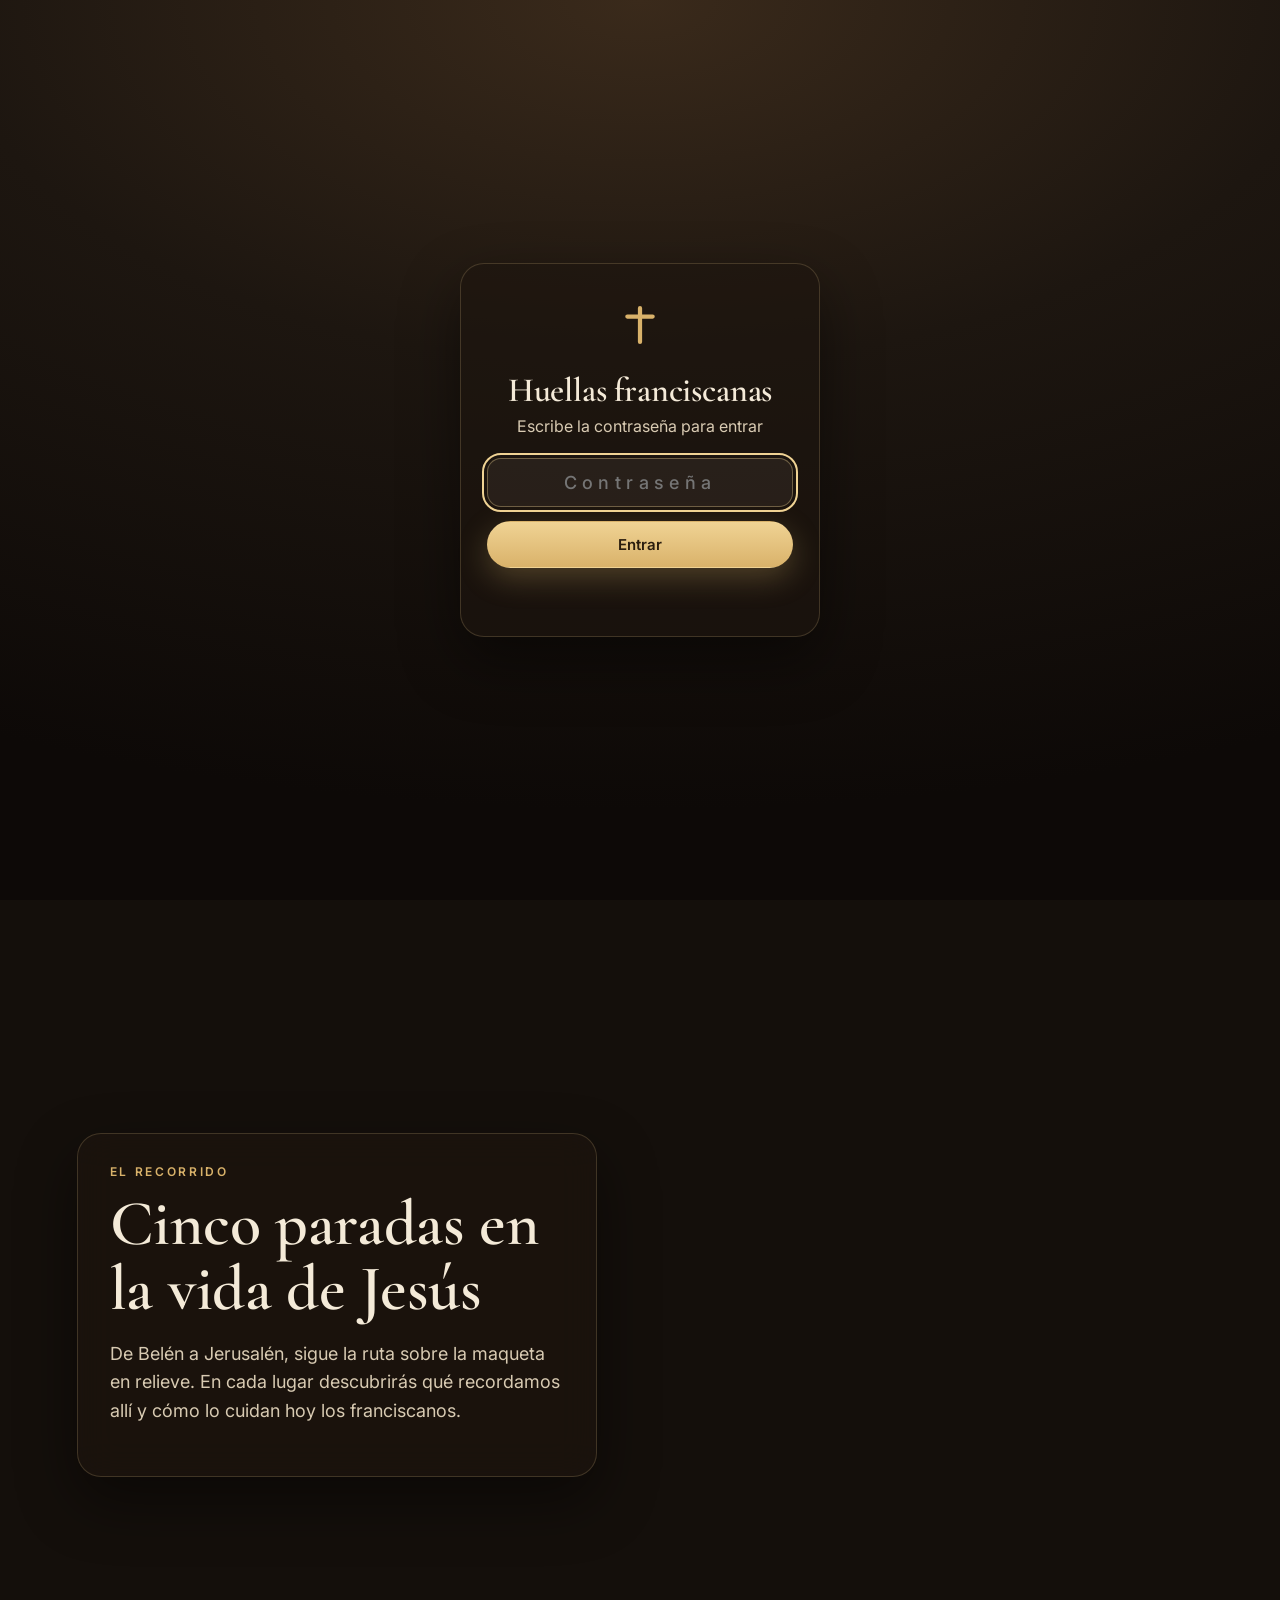
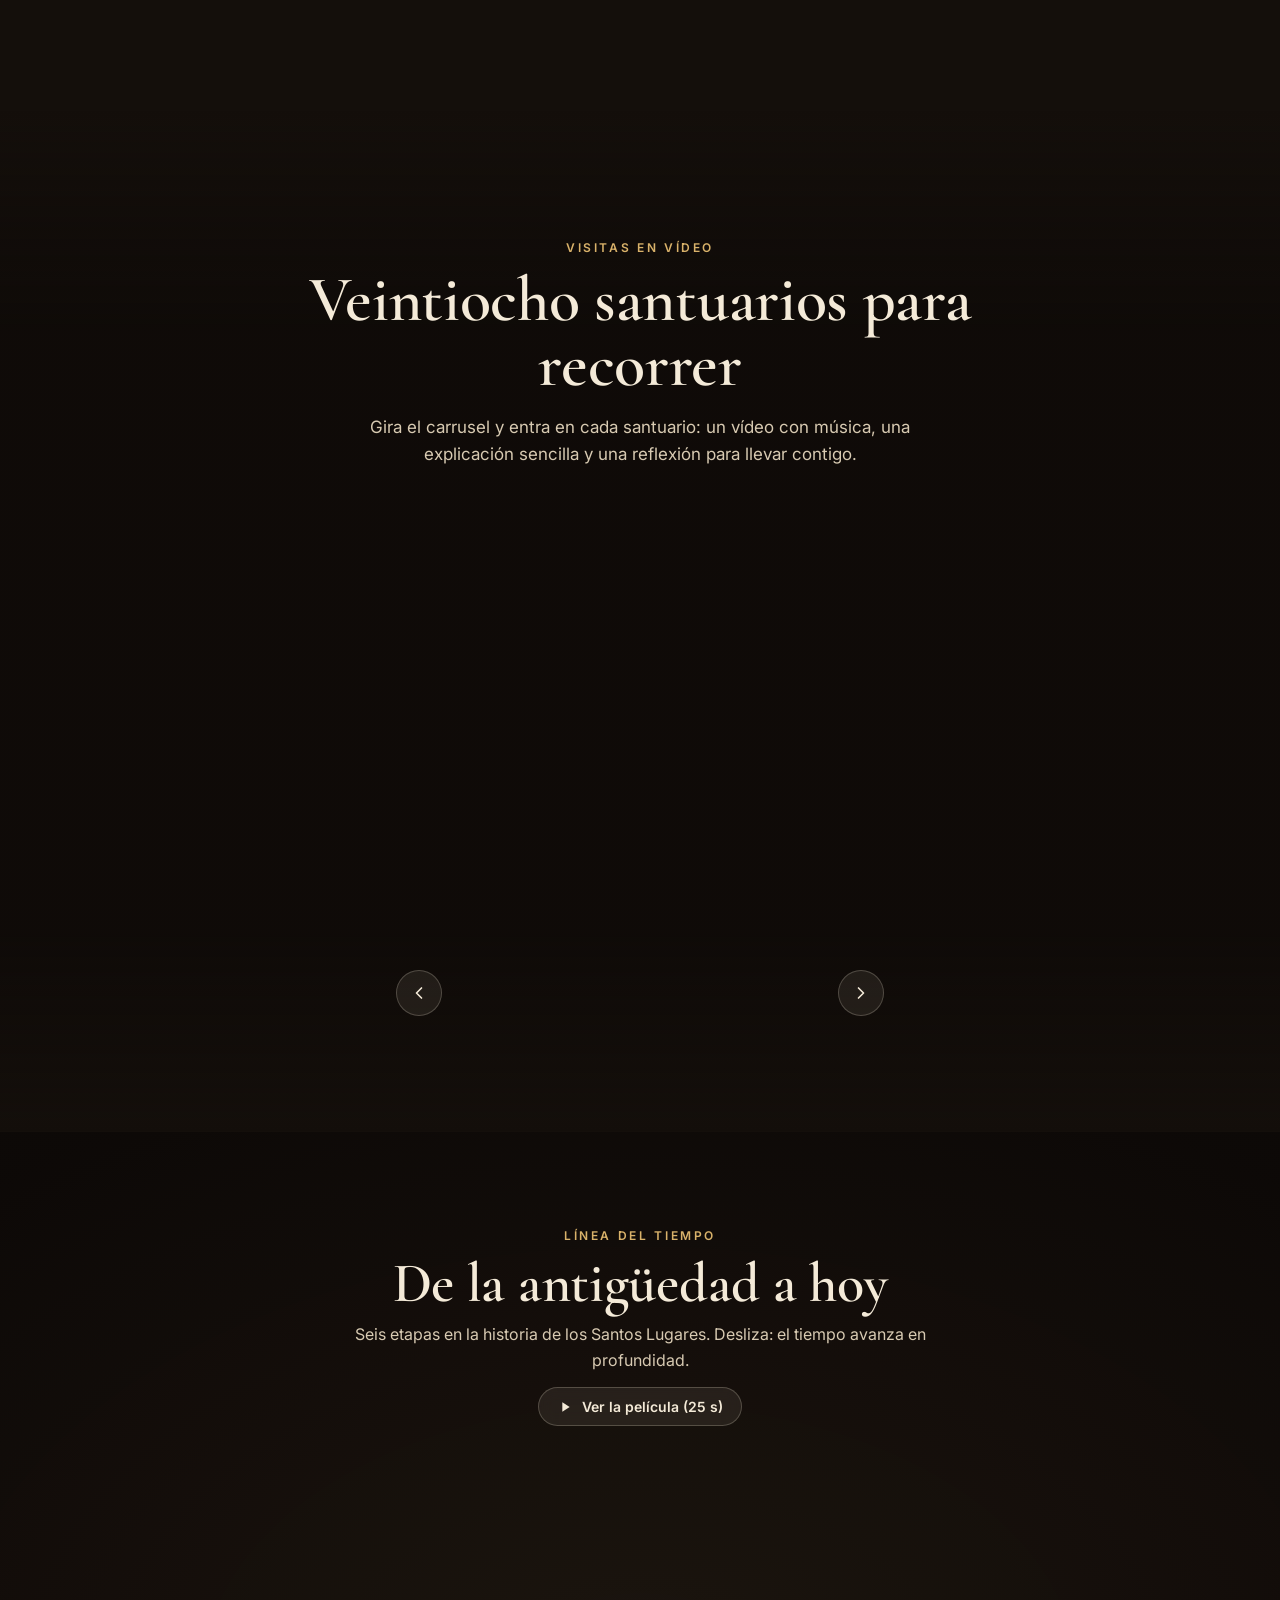
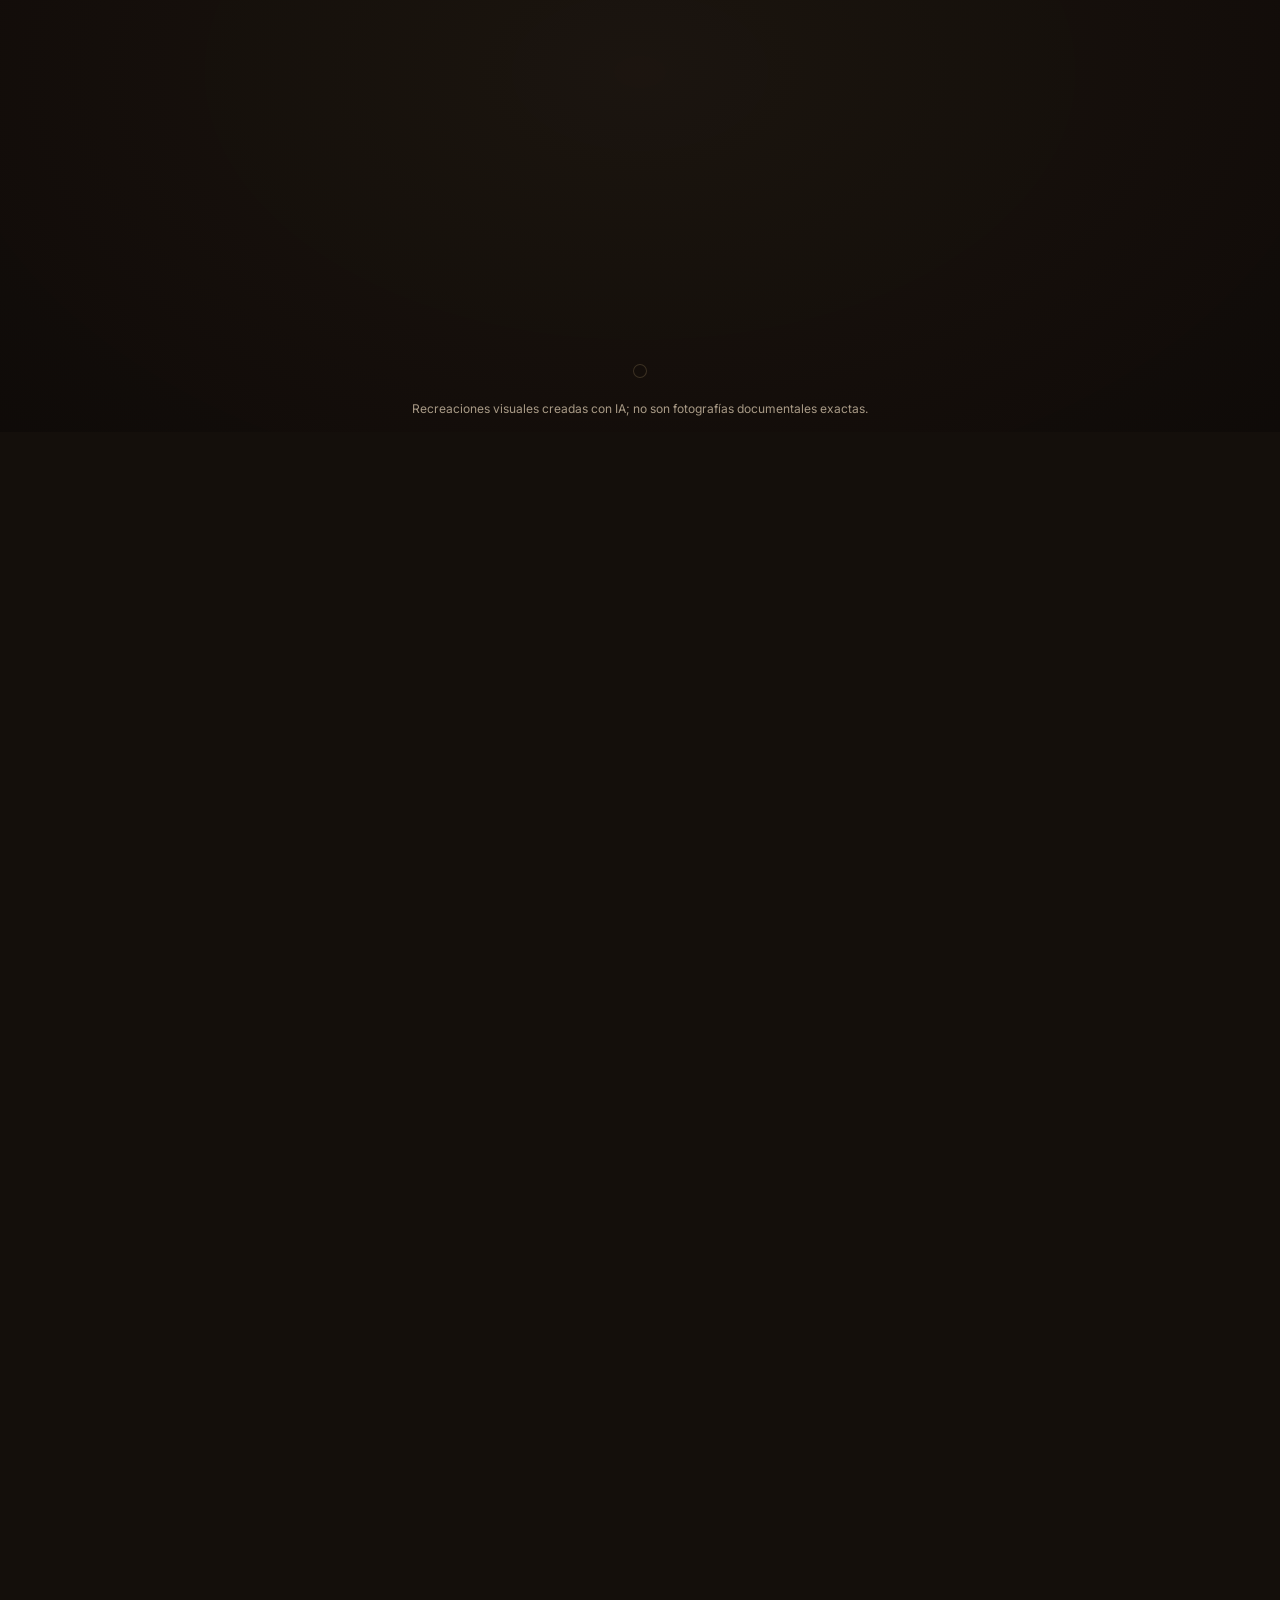
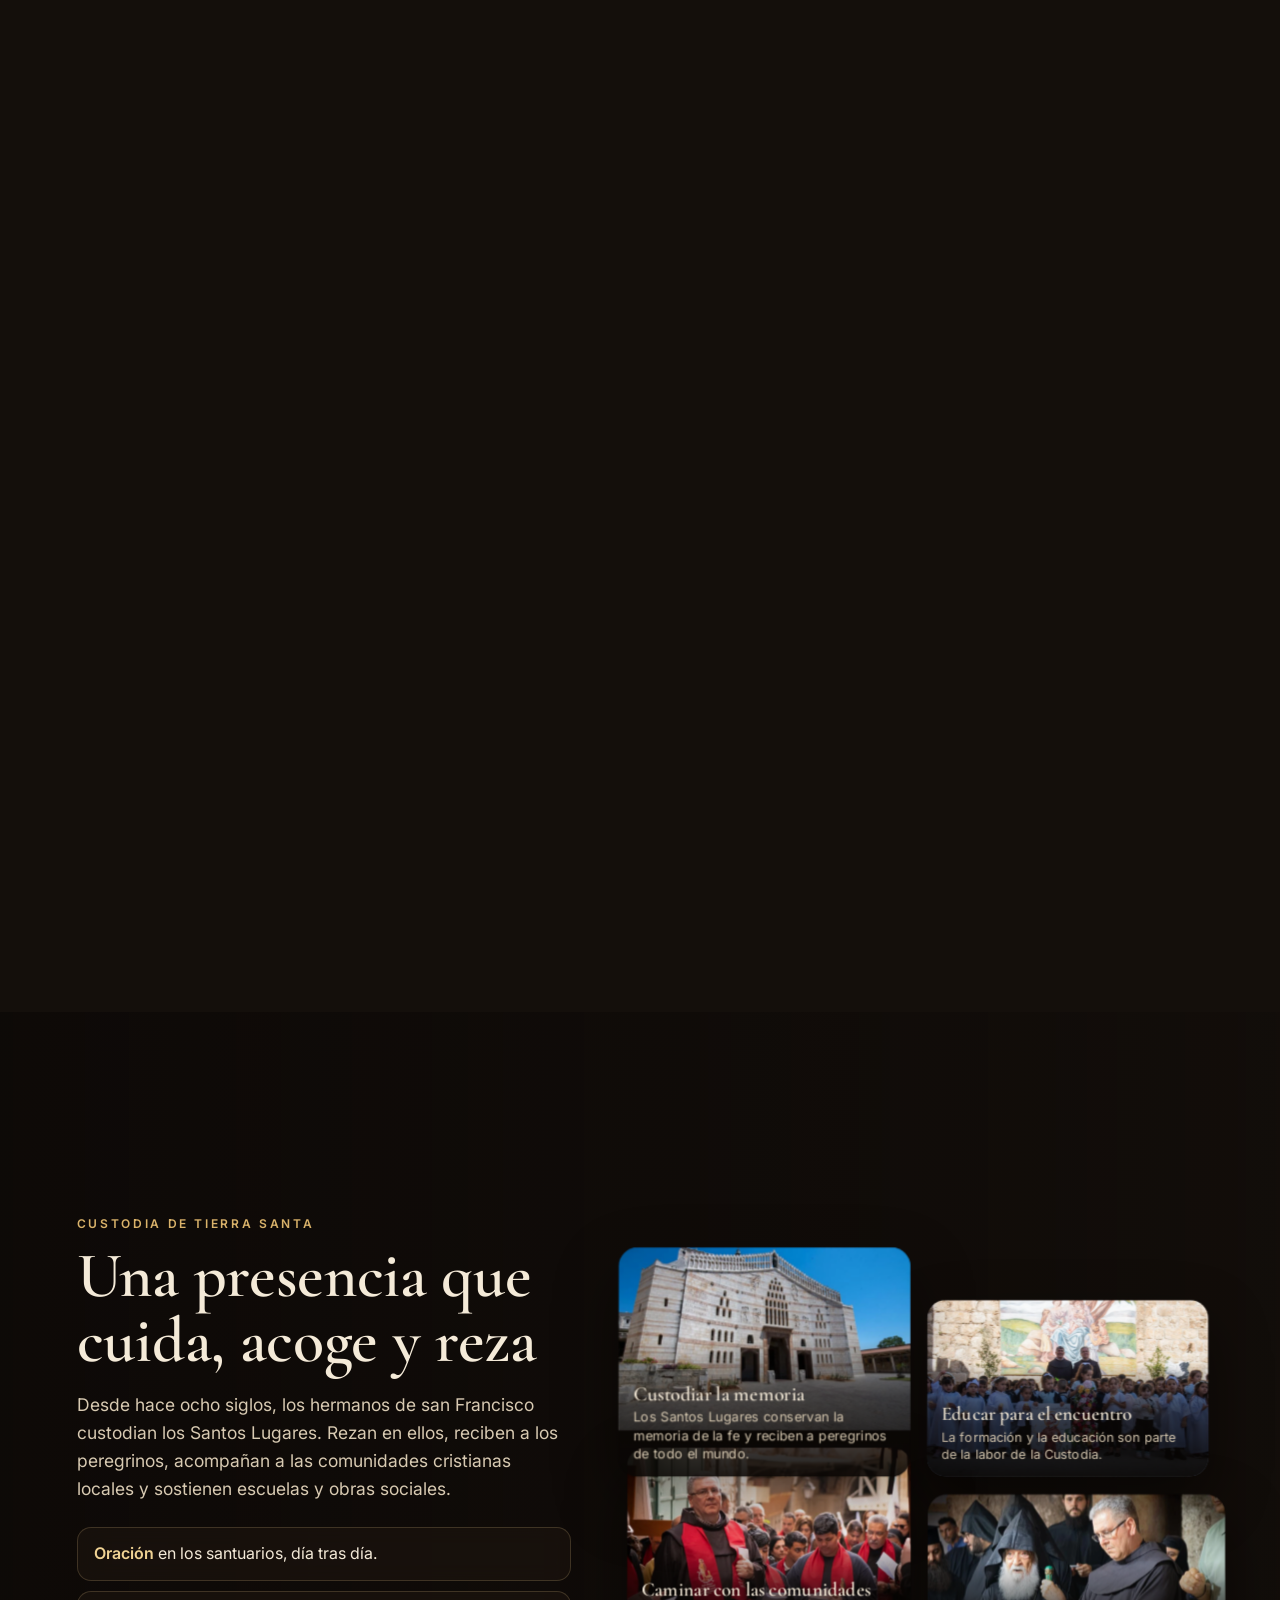
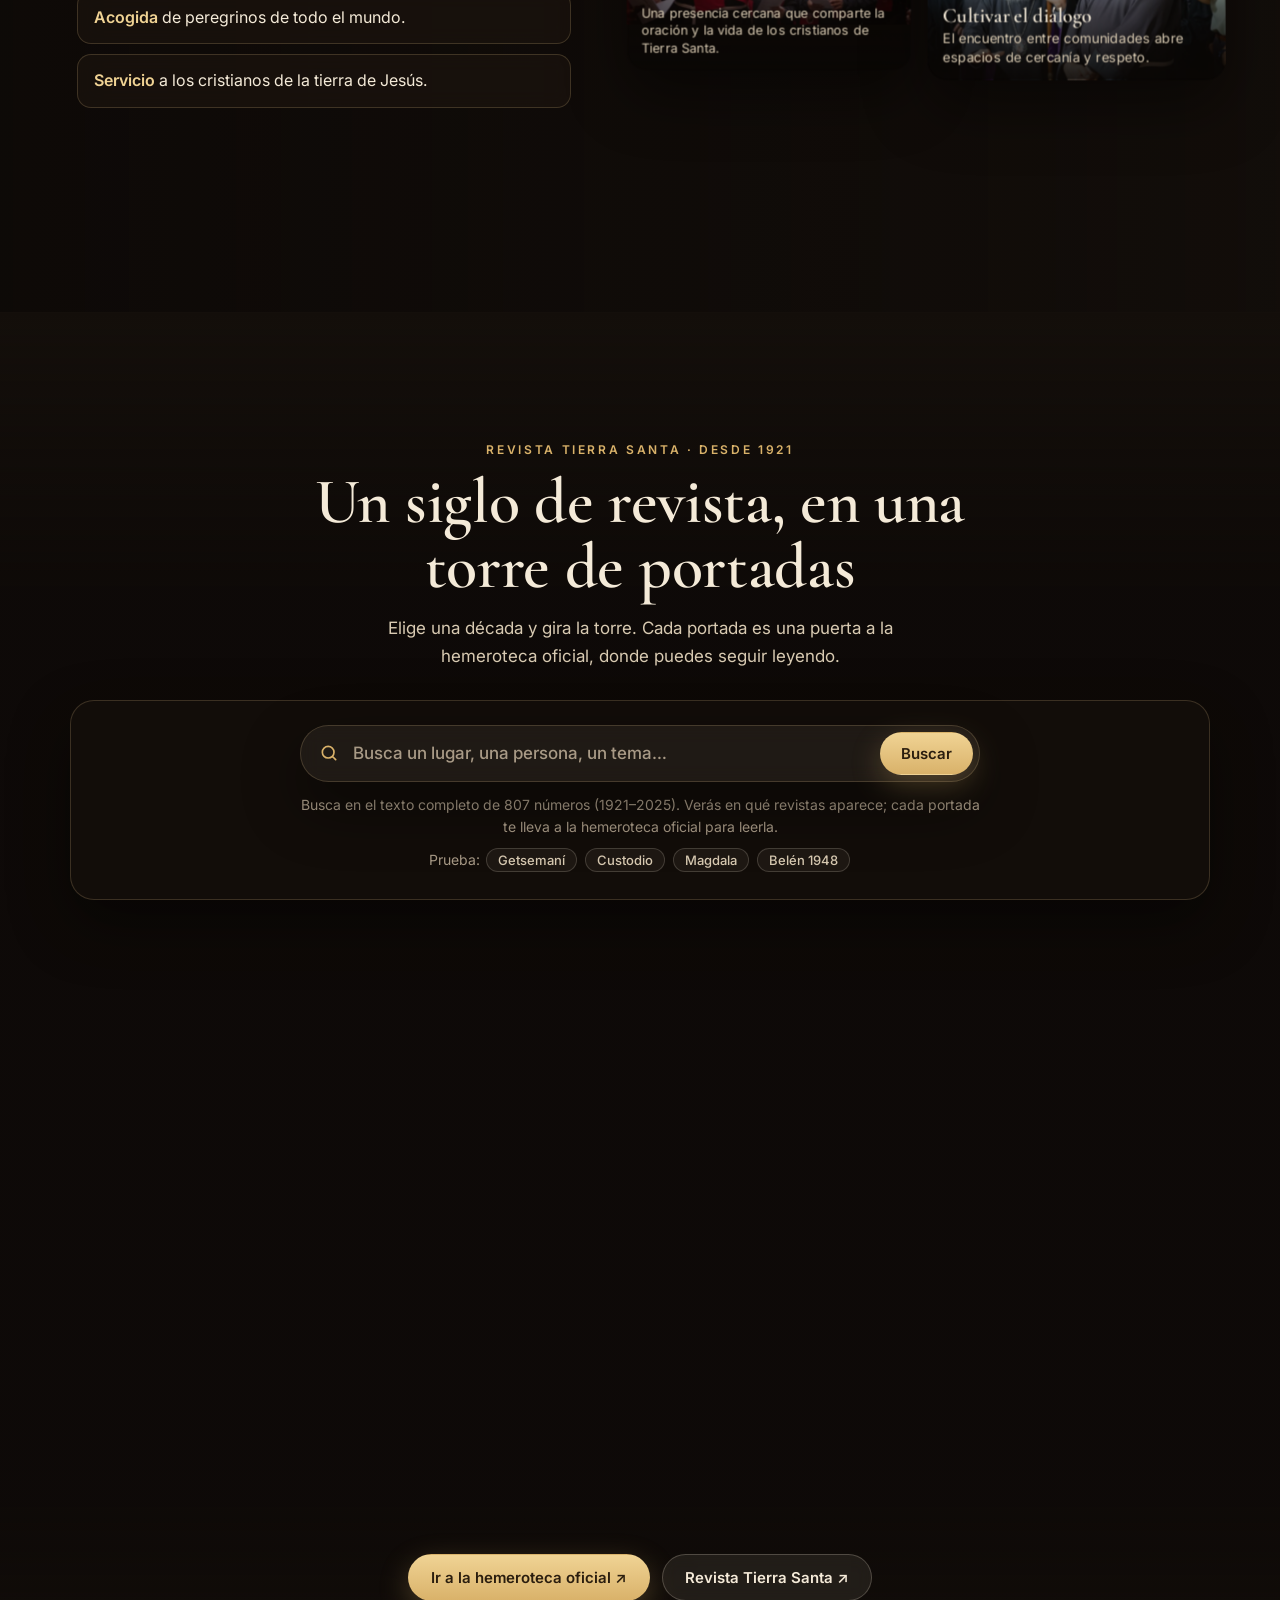
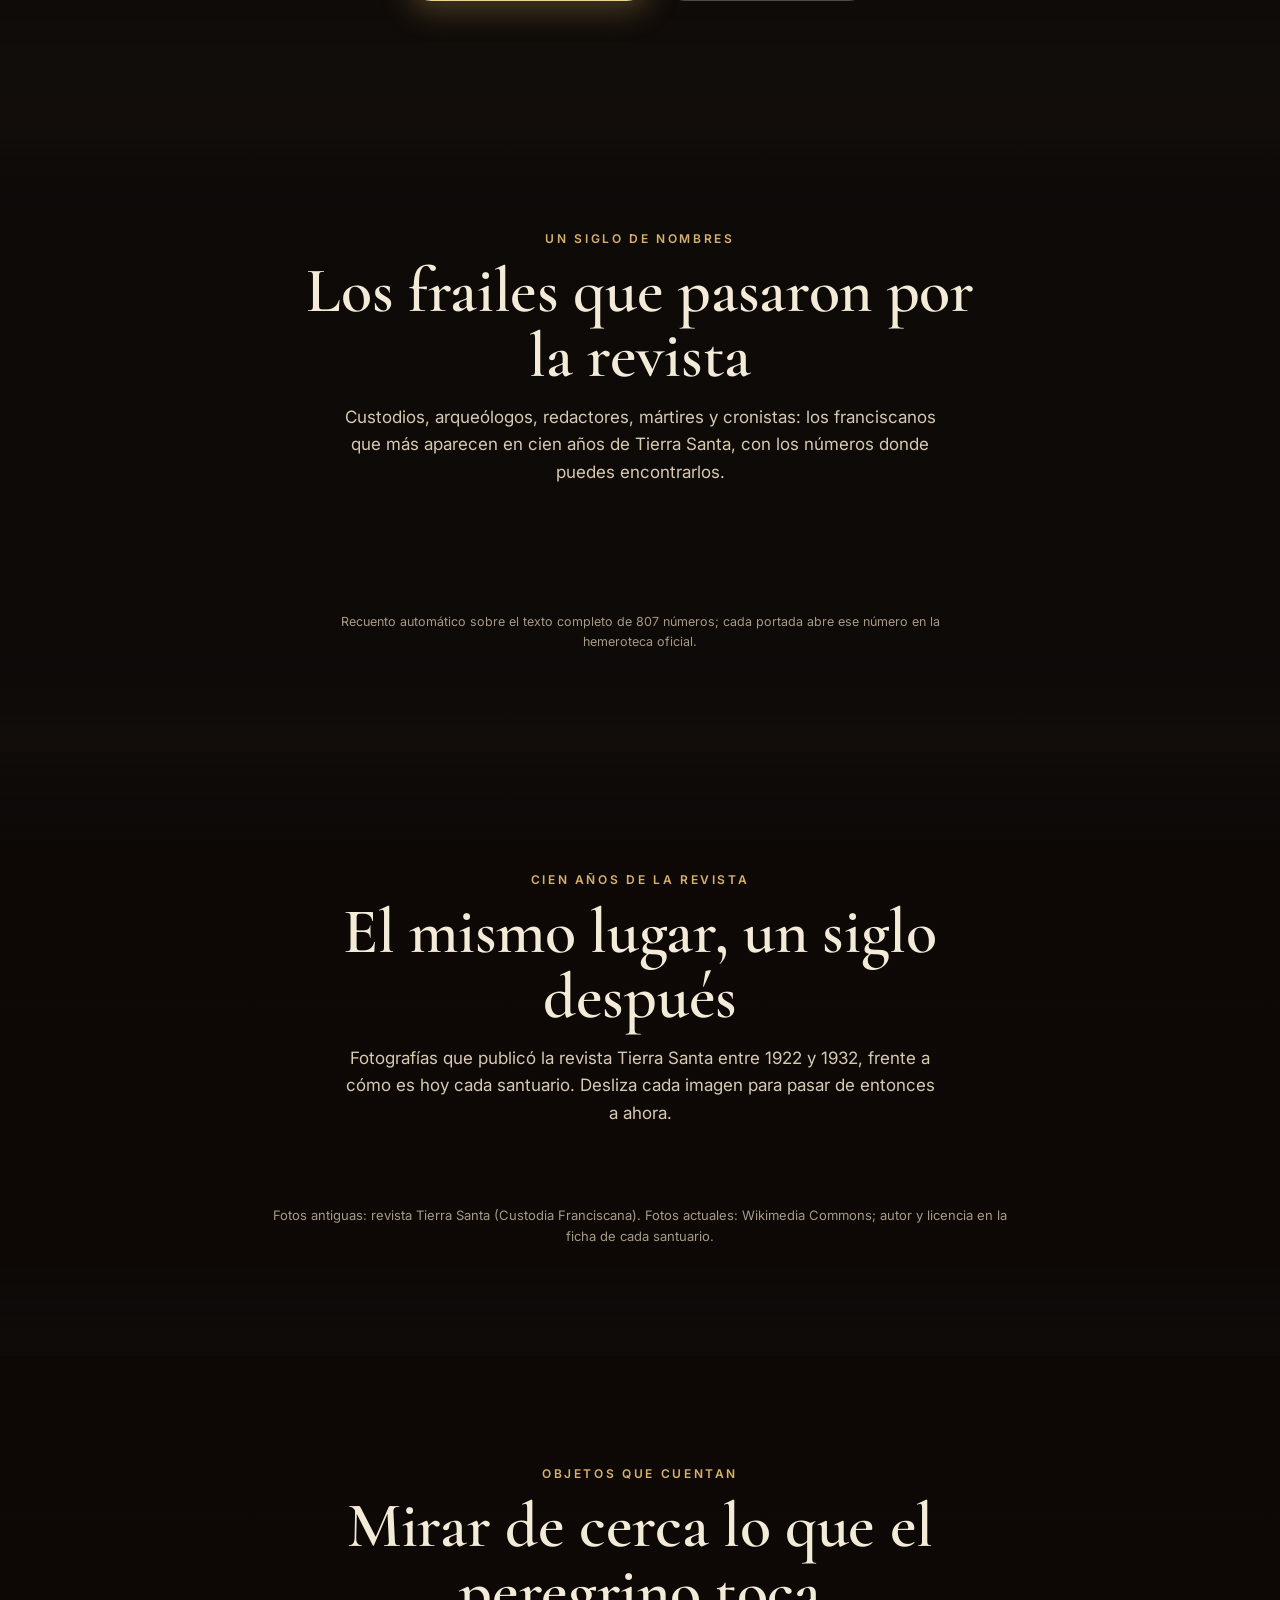
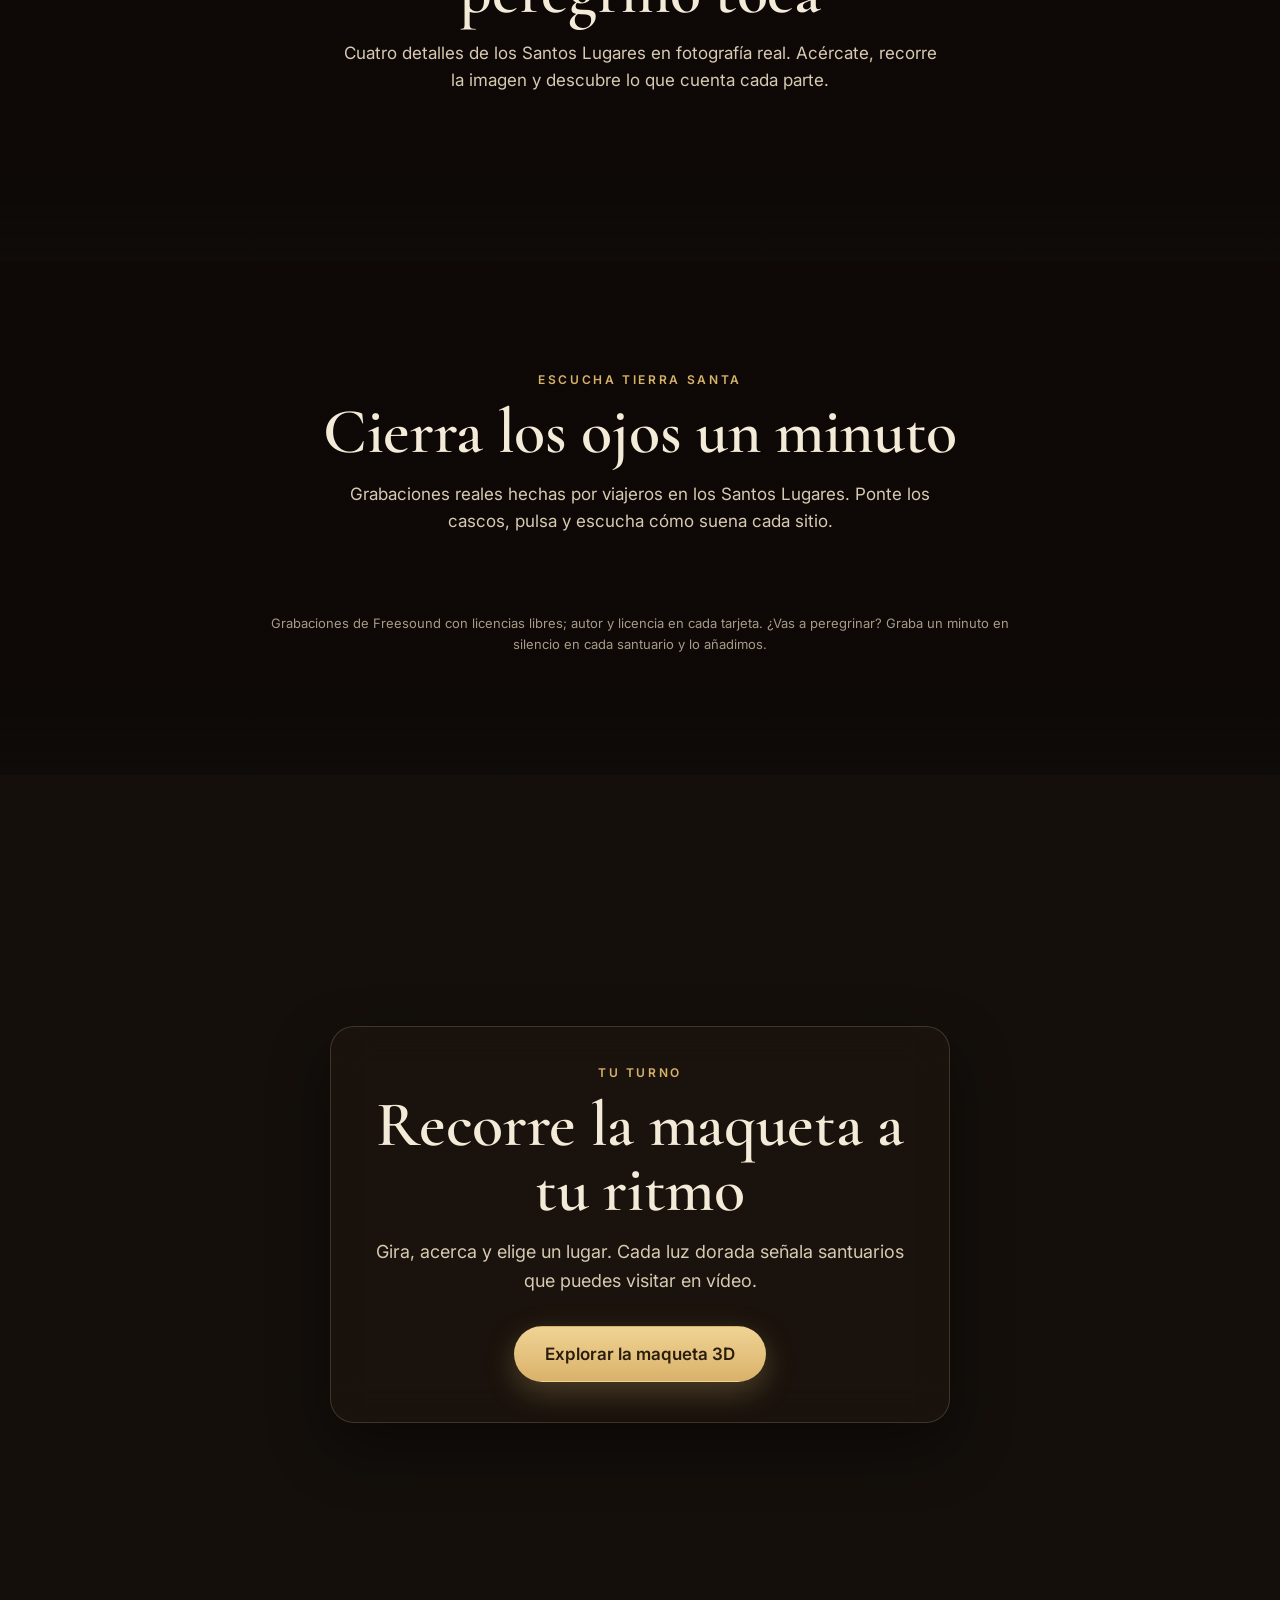
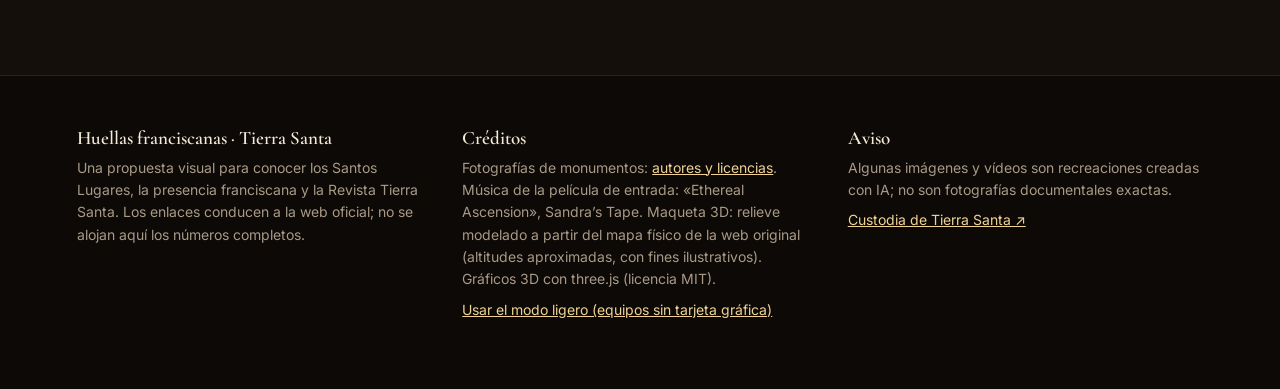
==== commit bdfba13d: "Add files via upload" ====
--- a/index.html
+++ b/index.html
@@ -11,7 +11,7 @@
 <link rel="preconnect" href="https://fonts.googleapis.com">
 <link rel="preconnect" href="https://fonts.gstatic.com" crossorigin>
 <link href="https://fonts.googleapis.com/css2?family=Cormorant+Garamond:ital,wght@0,500;0,600;0,700;1,500;1,600&family=Inter:wght@400;500;600;700&display=swap" rel="stylesheet">
-<link rel="stylesheet" href="estilo.css?v=15">
+<link rel="stylesheet" href="estilo.css?v=16">
 <script type="importmap">{"imports":{"three":"./three.module.min.js"}}</script>
 </head>
 <body>
@@ -48,6 +48,7 @@
     <a href="#historia">Historia</a>
     <a href="#franciscanos">Presencia</a>
     <a href="#revista">Revista</a>
+    <a href="#frailes">Frailes</a>
     <a href="#cien-anos">Cien años</a>
     <a href="#objetos">Objetos</a>
     <a href="#escucha">Escucha</a>
@@ -169,6 +170,19 @@
       <a class="btn oro" href="https://revistatierrasanta.com/hemeroteca/" target="_blank" rel="noopener">Ir a la hemeroteca oficial ↗</a>
       <a class="btn vidrio" href="https://revistatierrasanta.com/" target="_blank" rel="noopener">Revista Tierra Santa ↗</a>
     </div>
+  </section>
+
+  <!-- 5a · Frailes de la revista -->
+  <section id="frailes" class="frailes" data-camara="alto">
+    <div class="titular">
+      <p class="antetitulo">Un siglo de nombres</p>
+      <h2>Los frailes que pasaron por la revista</h2>
+      <p>Custodios, arqueólogos, redactores, mártires y cronistas: los franciscanos que más aparecen en cien años de Tierra Santa, con los números donde puedes encontrarlos.</p>
+    </div>
+    <div class="fr-grupos" id="frGrupos" role="tablist" aria-label="Grupos de frailes"></div>
+    <p class="fr-gdesc" id="frGDesc"></p>
+    <div class="fr-rejilla" id="frRejilla" aria-live="polite"></div>
+    <p class="fr-nota">Recuento automático sobre el texto completo de 807 números; cada portada abre ese número en la hemeroteca oficial.</p>
   </section>
 
   <!-- 5b · Cien años de la revista -->
@@ -310,7 +324,7 @@
 // Acceso con contraseña sencilla (cortina de privacidad, no seguridad real).
 const CLAVE = 'yhvold';
 const resumen = t => { let h = 5381; for (const c of t) h = ((h * 33) ^ c.charCodeAt(0)) >>> 0; return h.toString(36); };
-const abrir = () => { document.getElementById('candado').remove(); import('./app.js?v=14'); };
+const abrir = () => { document.getElementById('candado').remove(); import('./app.js?v=15'); };
 let dentro = false; try { dentro = localStorage.getItem('hf-acceso') === CLAVE; } catch {}
 if (dentro) abrir();
 else {
--- a/estilo.css
+++ b/estilo.css
@@ -617,3 +617,25 @@
   .br-rejilla{grid-template-columns:repeat(2,minmax(0,1fr));gap:12px}
 }
 @media (prefers-reduced-motion:reduce){.br-tarjeta{transition:none}.br-tarjeta:hover{transform:none}}
+
+/* ---------- Frailes que pasaron por la revista ---------- */
+.frailes{padding:120px 16px 100px;background:linear-gradient(180deg,rgba(13,9,7,.2),rgba(13,9,7,.86) 14%,rgba(13,9,7,.86) 86%,rgba(13,9,7,.2))}
+.fr-grupos{display:flex;flex-wrap:wrap;justify-content:center;gap:6px;margin:30px auto 0;max-width:1000px}
+.fr-grupos button{border:1px solid rgba(244,234,216,.18);background:rgba(244,234,216,.05);color:var(--marfil-2);padding:7px 14px;border-radius:999px;font:500 13.5px var(--sans);transition:.2s}
+.fr-grupos button small{opacity:.65;margin-left:2px}
+.fr-grupos button[aria-selected="true"]{background:var(--oro);border-color:var(--oro);color:var(--noche)}
+.fr-gdesc{max-width:640px;margin:16px auto 0;text-align:center;color:var(--marfil-2);font:italic 500 18px/1.45 var(--serif);min-height:26px}
+.fr-rejilla{max-width:1180px;margin:28px auto 0;display:grid;grid-template-columns:repeat(auto-fill,minmax(270px,1fr));gap:18px}
+.fr-tarjeta{display:flex;flex-direction:column;gap:8px;padding:18px 18px 16px;background:var(--vidrio);border:1px solid var(--vidrio-borde);border-radius:18px;box-shadow:var(--sombra)}
+.fr-tarjeta h3{margin:0;font:600 23px/1.15 var(--serif);color:var(--marfil)}
+.fr-rol{margin:0;color:var(--marfil-2);font-size:14.5px;line-height:1.45}
+.fr-cifra{margin:0;color:var(--gris);font-size:13px}
+.fr-cifra b{color:var(--oro-2);font-weight:600}
+.fr-ports{display:grid;grid-template-columns:repeat(4,1fr);gap:8px;margin-top:4px}
+.fr-port{display:flex;flex-direction:column;gap:3px;text-decoration:none;color:var(--gris)}
+.fr-port span{display:block;aspect-ratio:120/168;border-radius:5px;background-color:#2a2018;background-repeat:no-repeat;box-shadow:0 6px 16px rgba(0,0,0,.4);outline:2px solid transparent;transition:outline-color .2s,transform .2s}
+.fr-port:hover span{outline-color:var(--oro-2);transform:translateY(-2px)}
+.fr-port small{font:600 11px var(--sans);text-align:center}
+.fr-buscar{align-self:flex-start;margin-top:4px;font-size:13px}
+.fr-nota{max-width:640px;margin:26px auto 0;text-align:center;color:var(--gris);font-size:12.5px}
+@media (max-width:700px){.frailes{padding:90px 12px 70px}.fr-rejilla{grid-template-columns:1fr}}
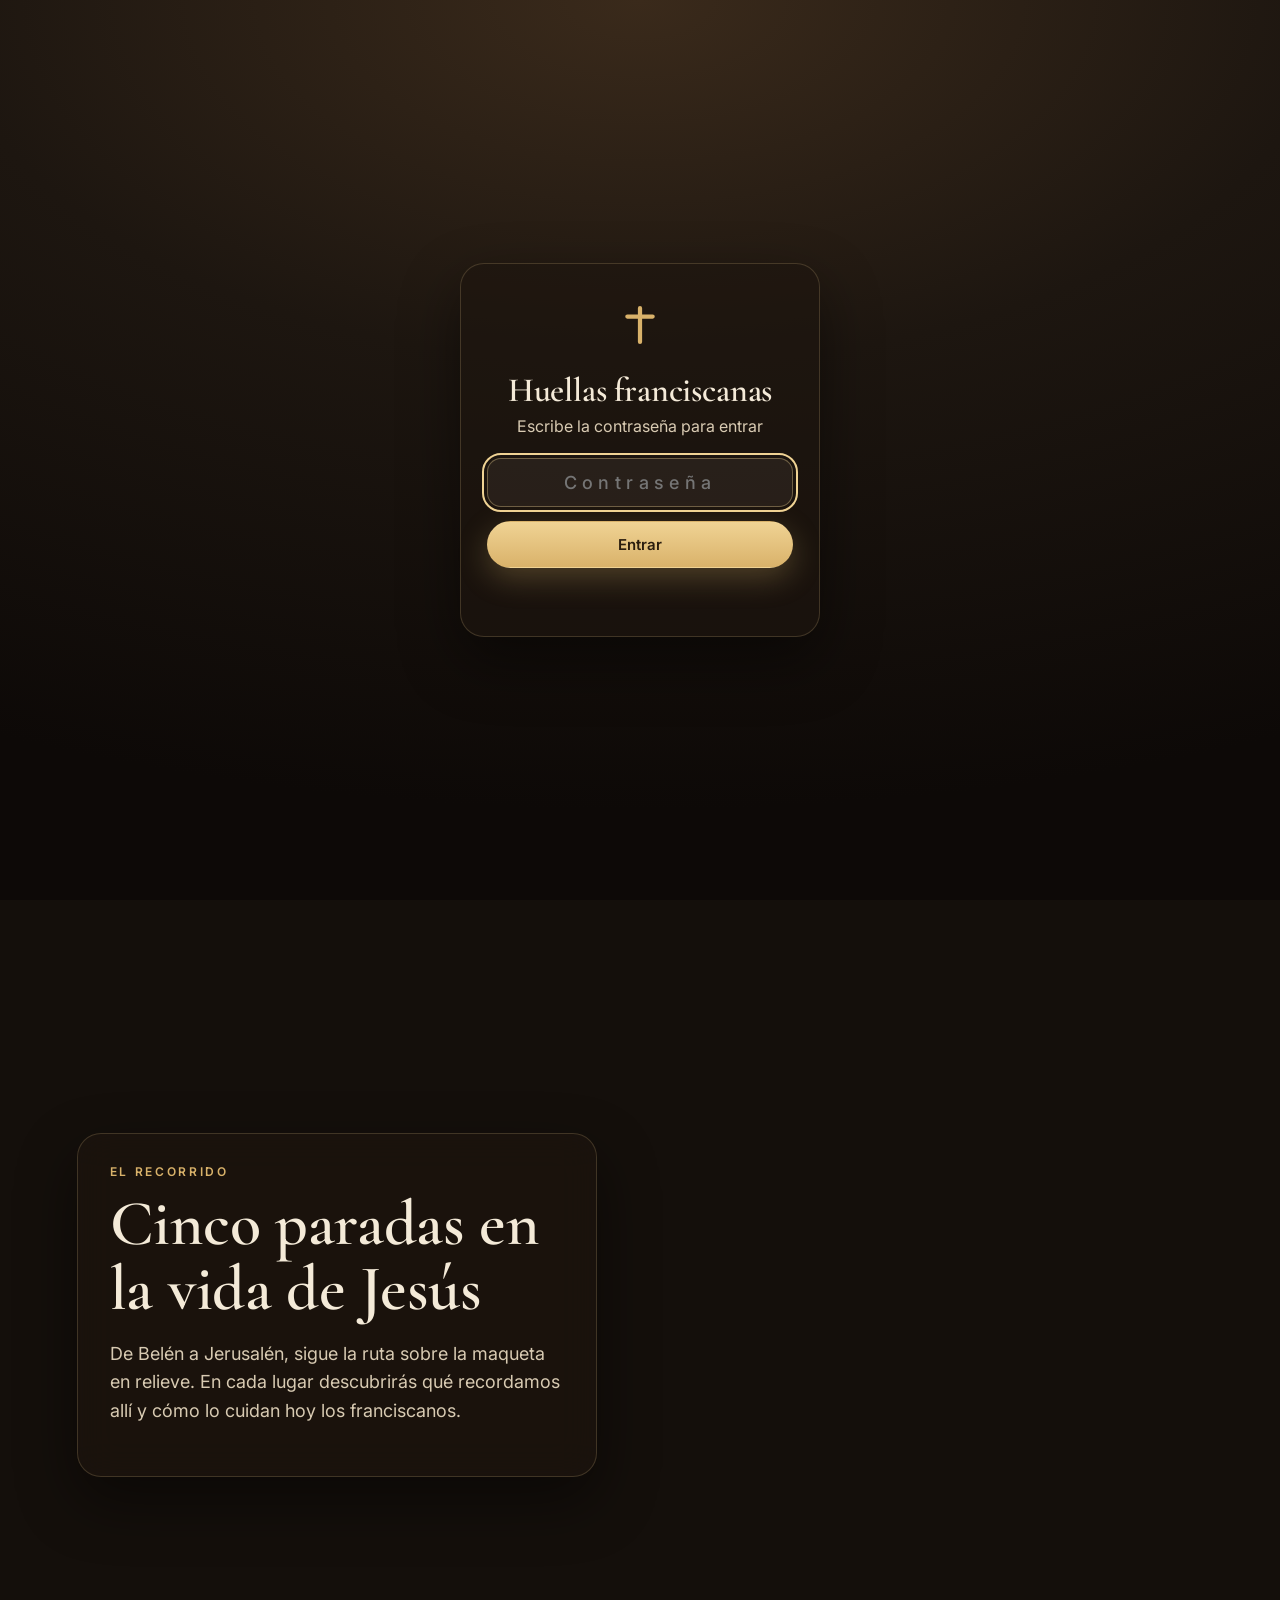
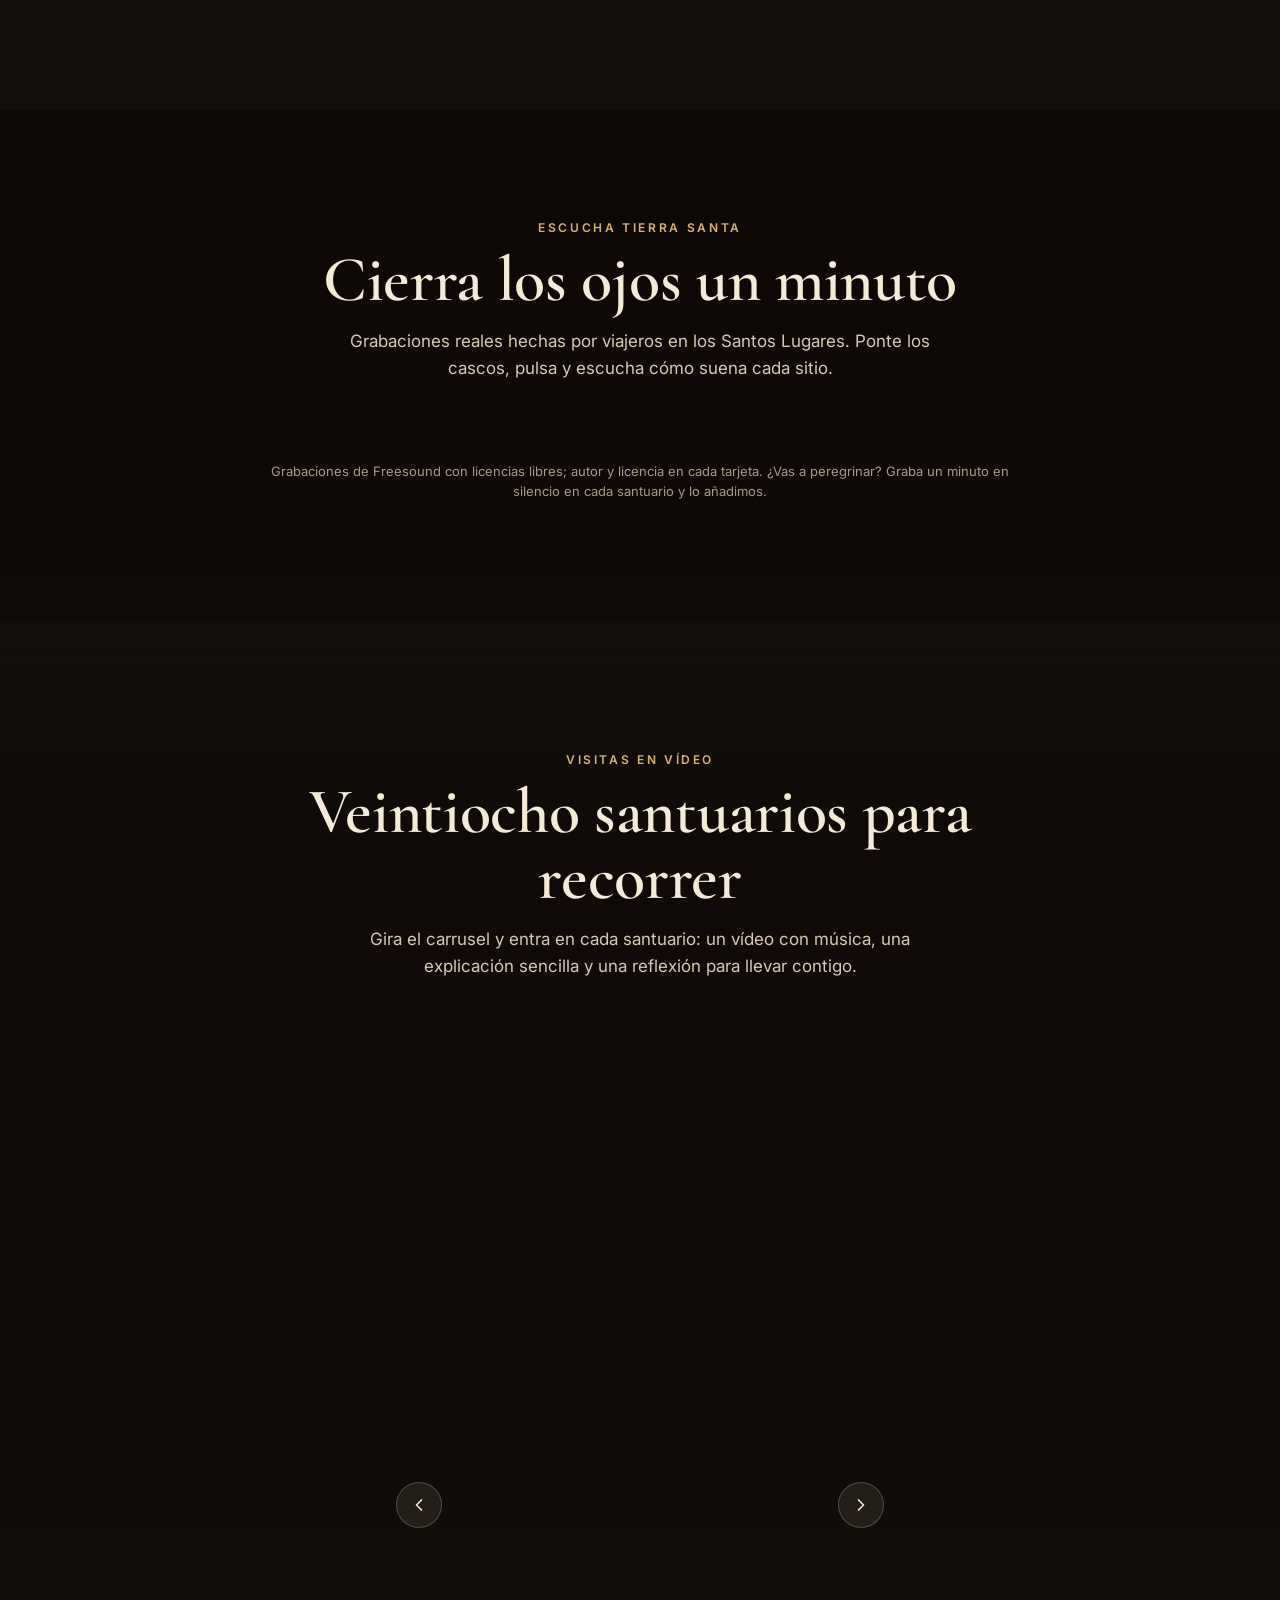
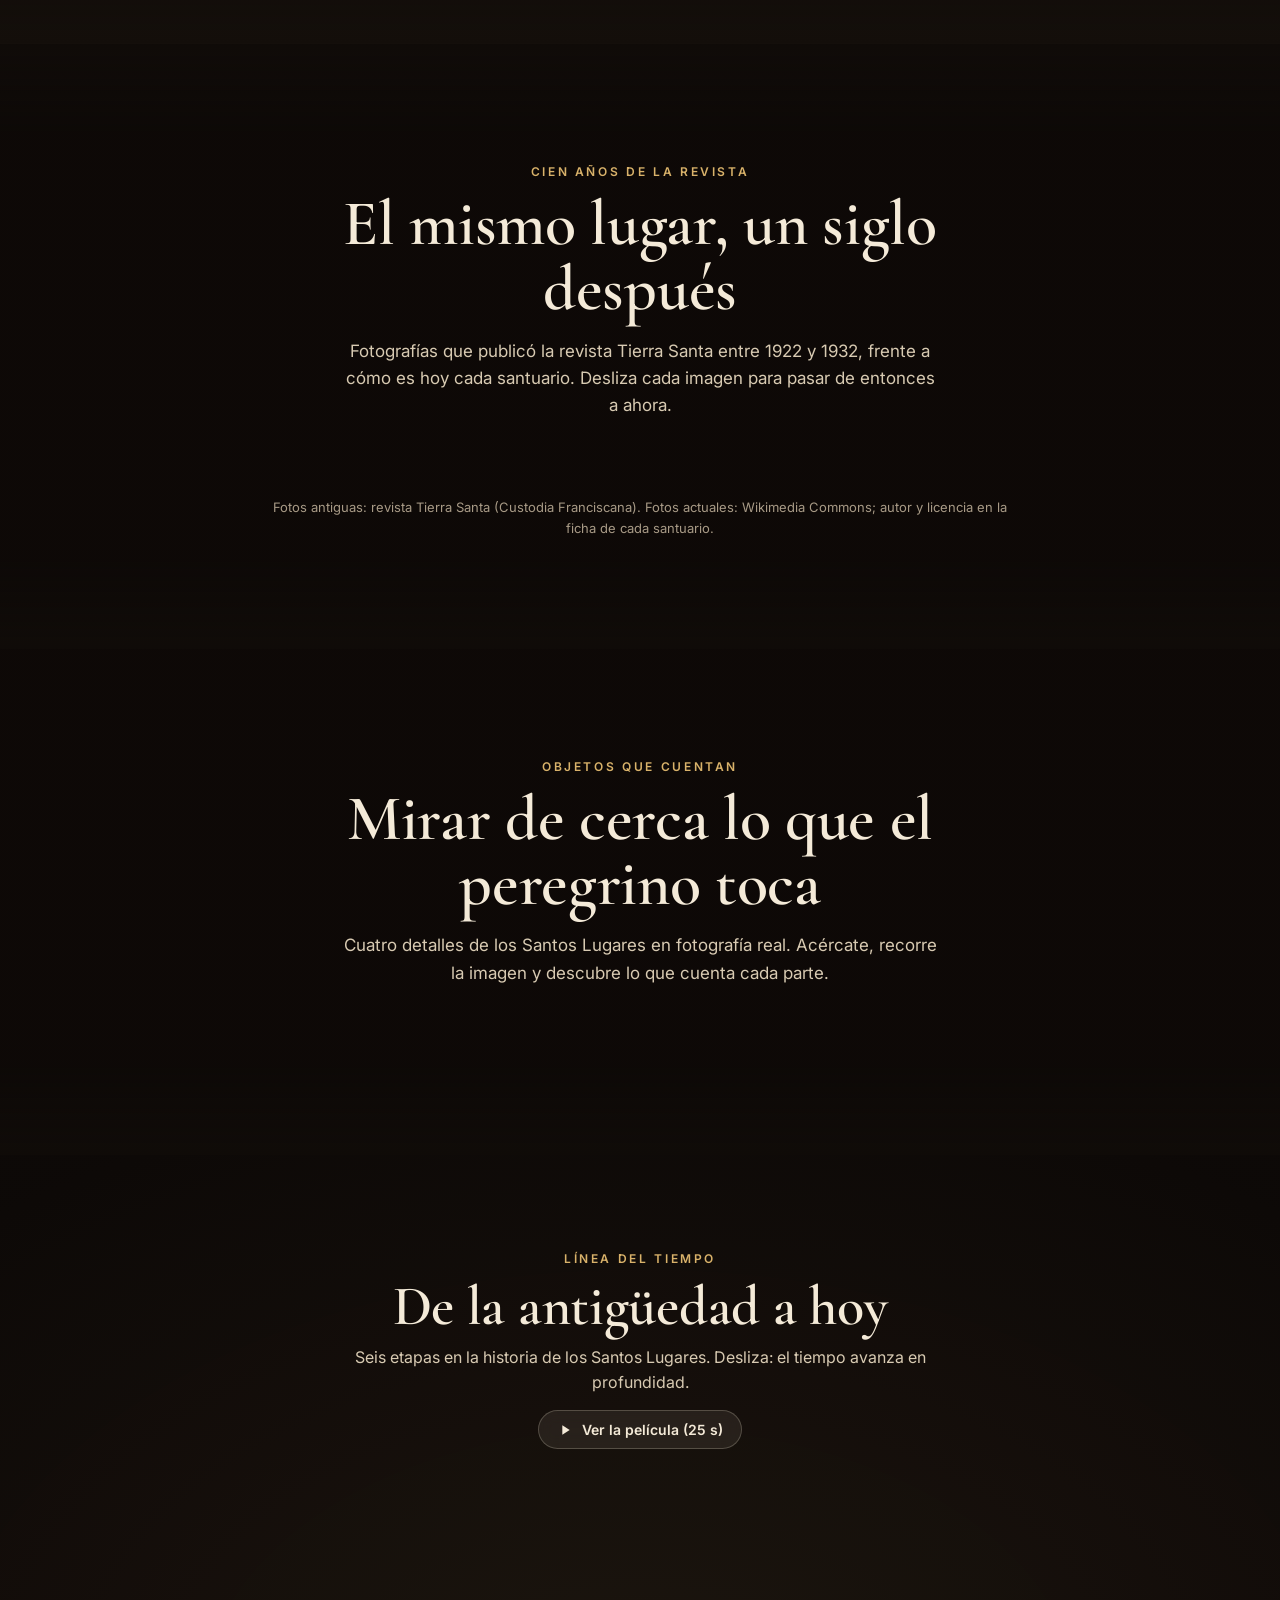
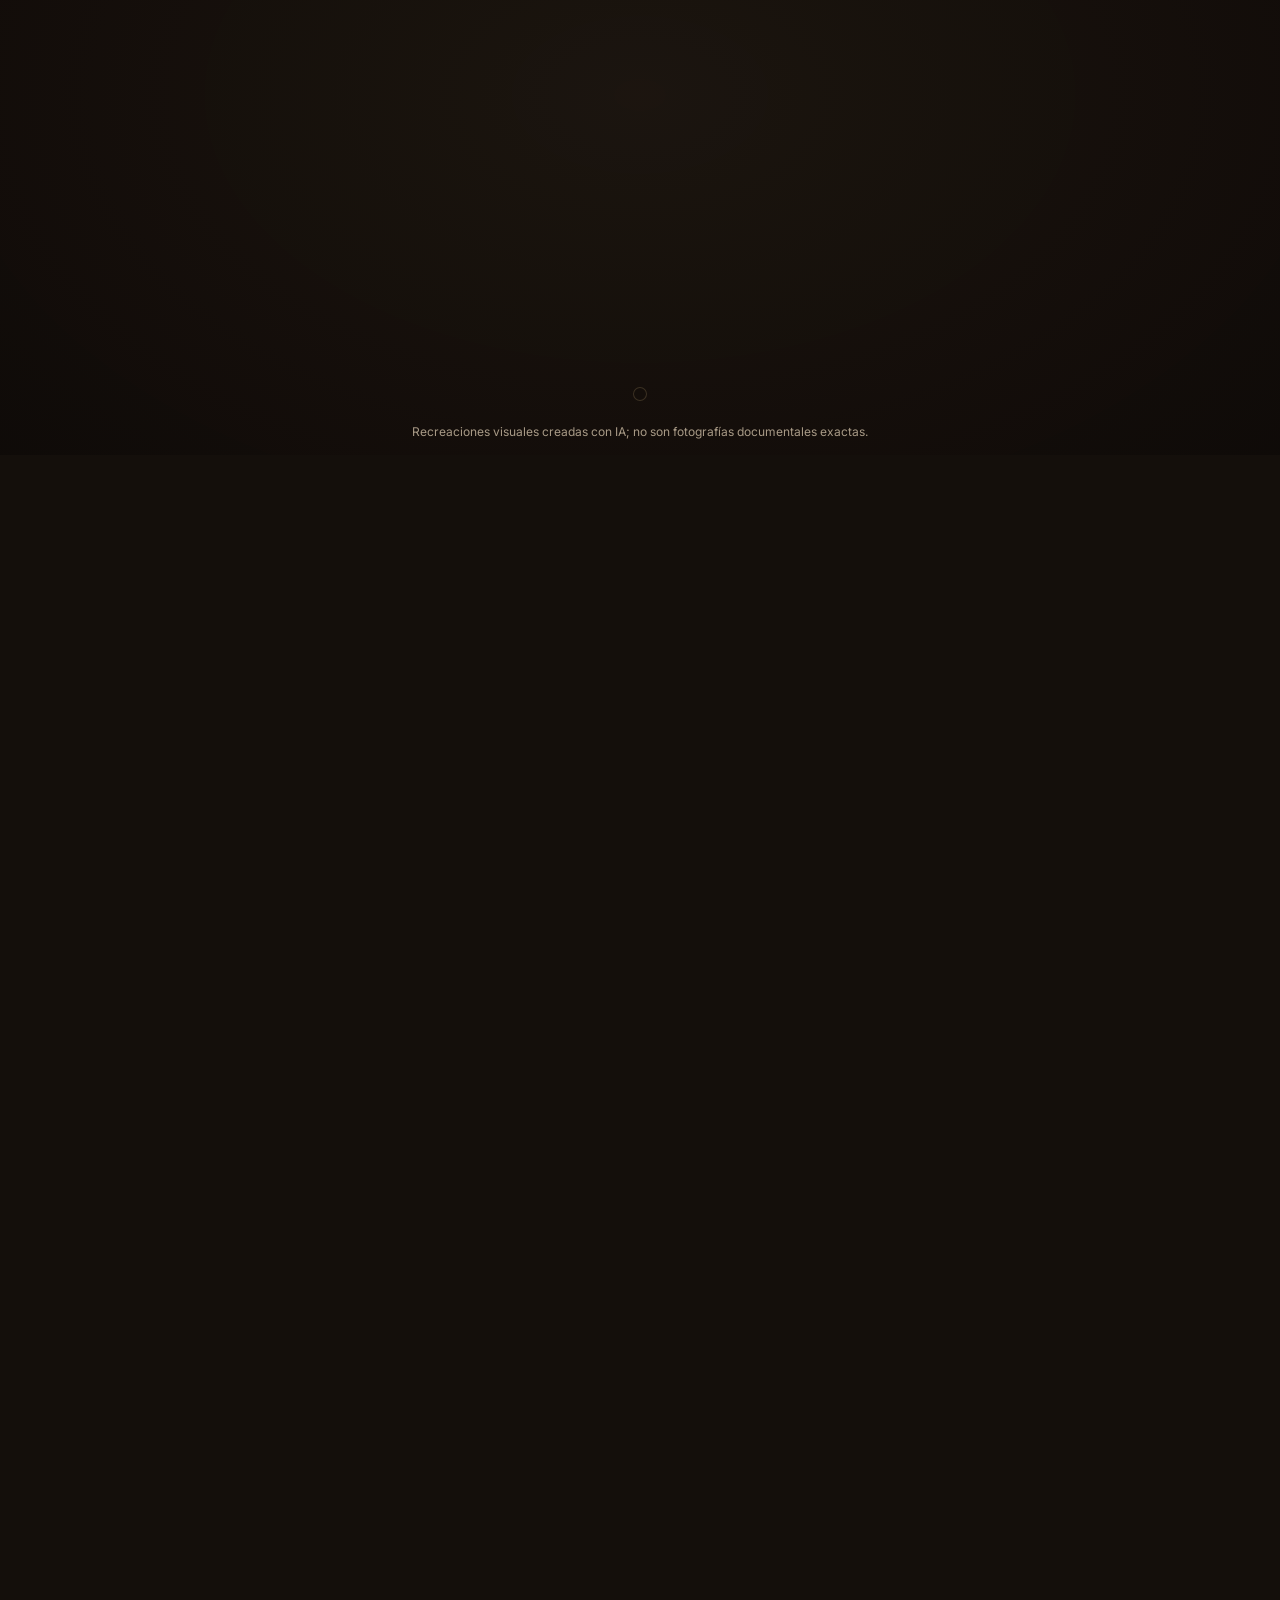
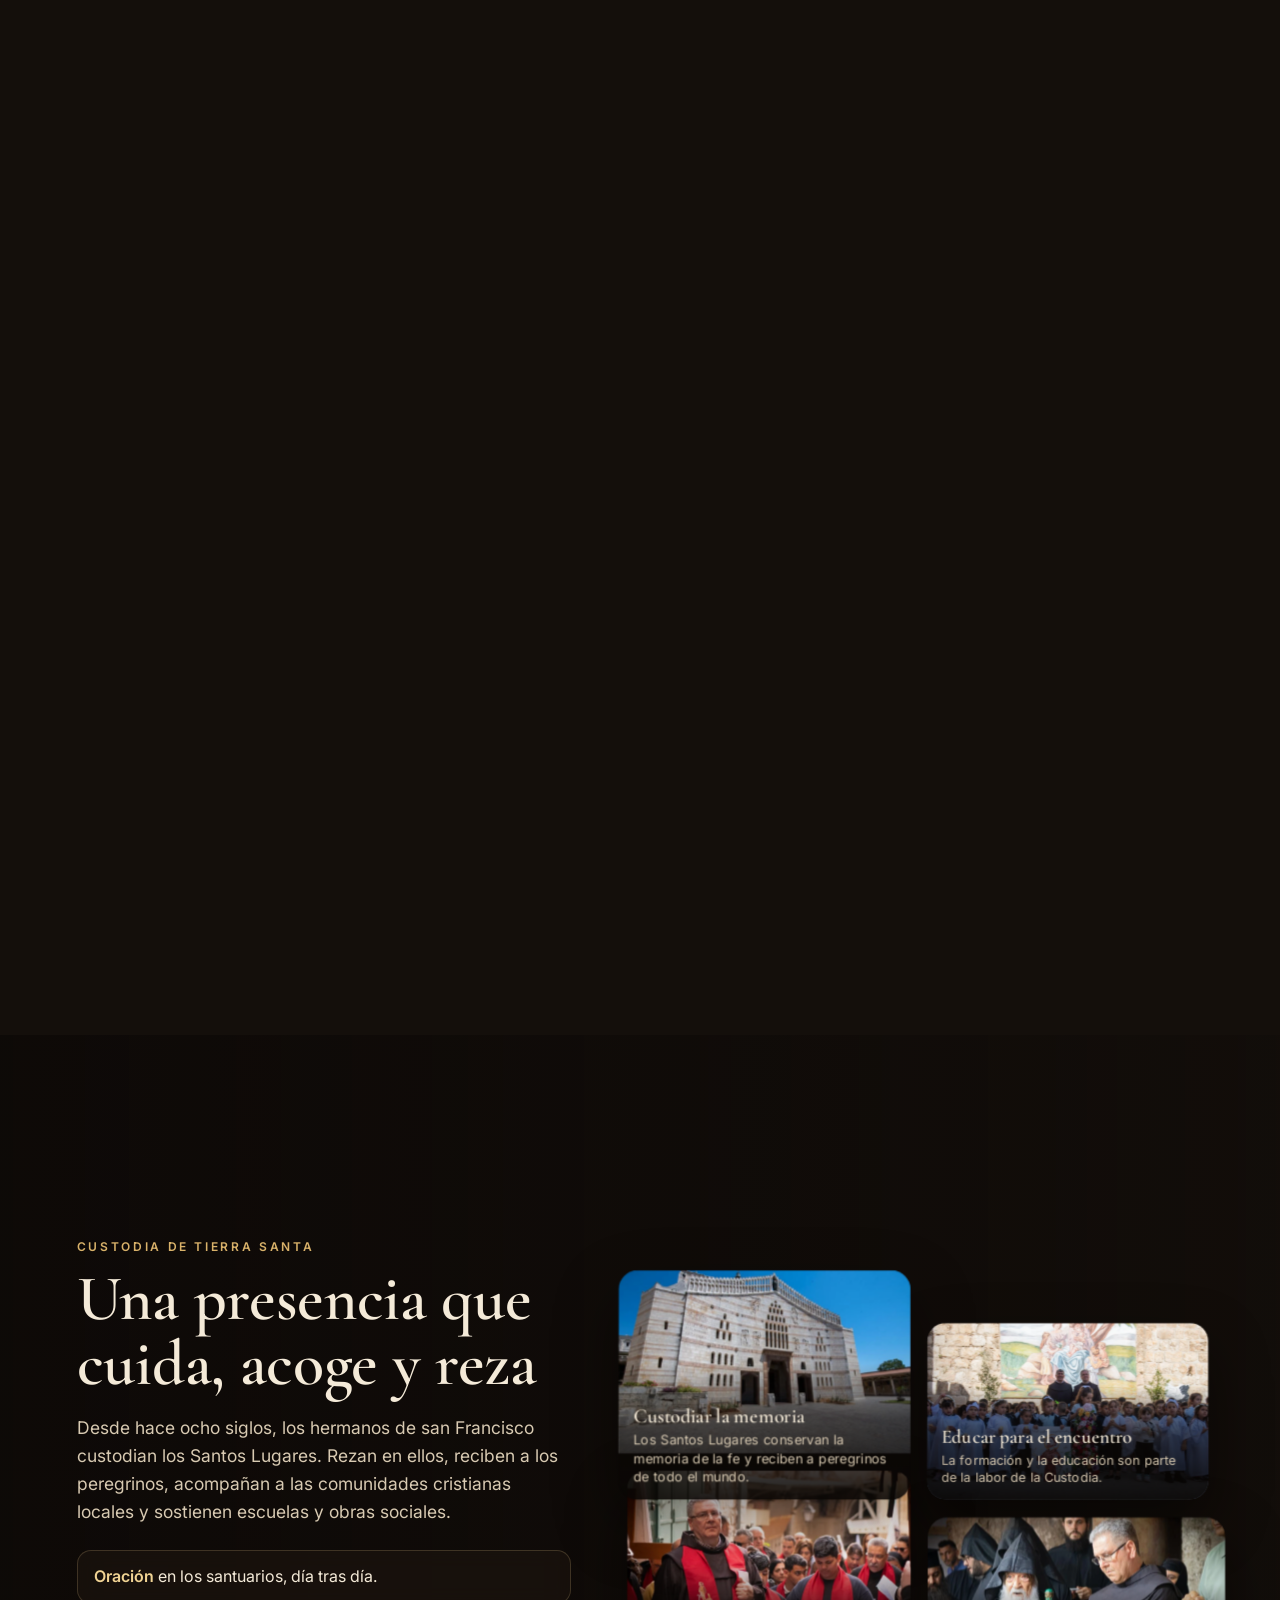
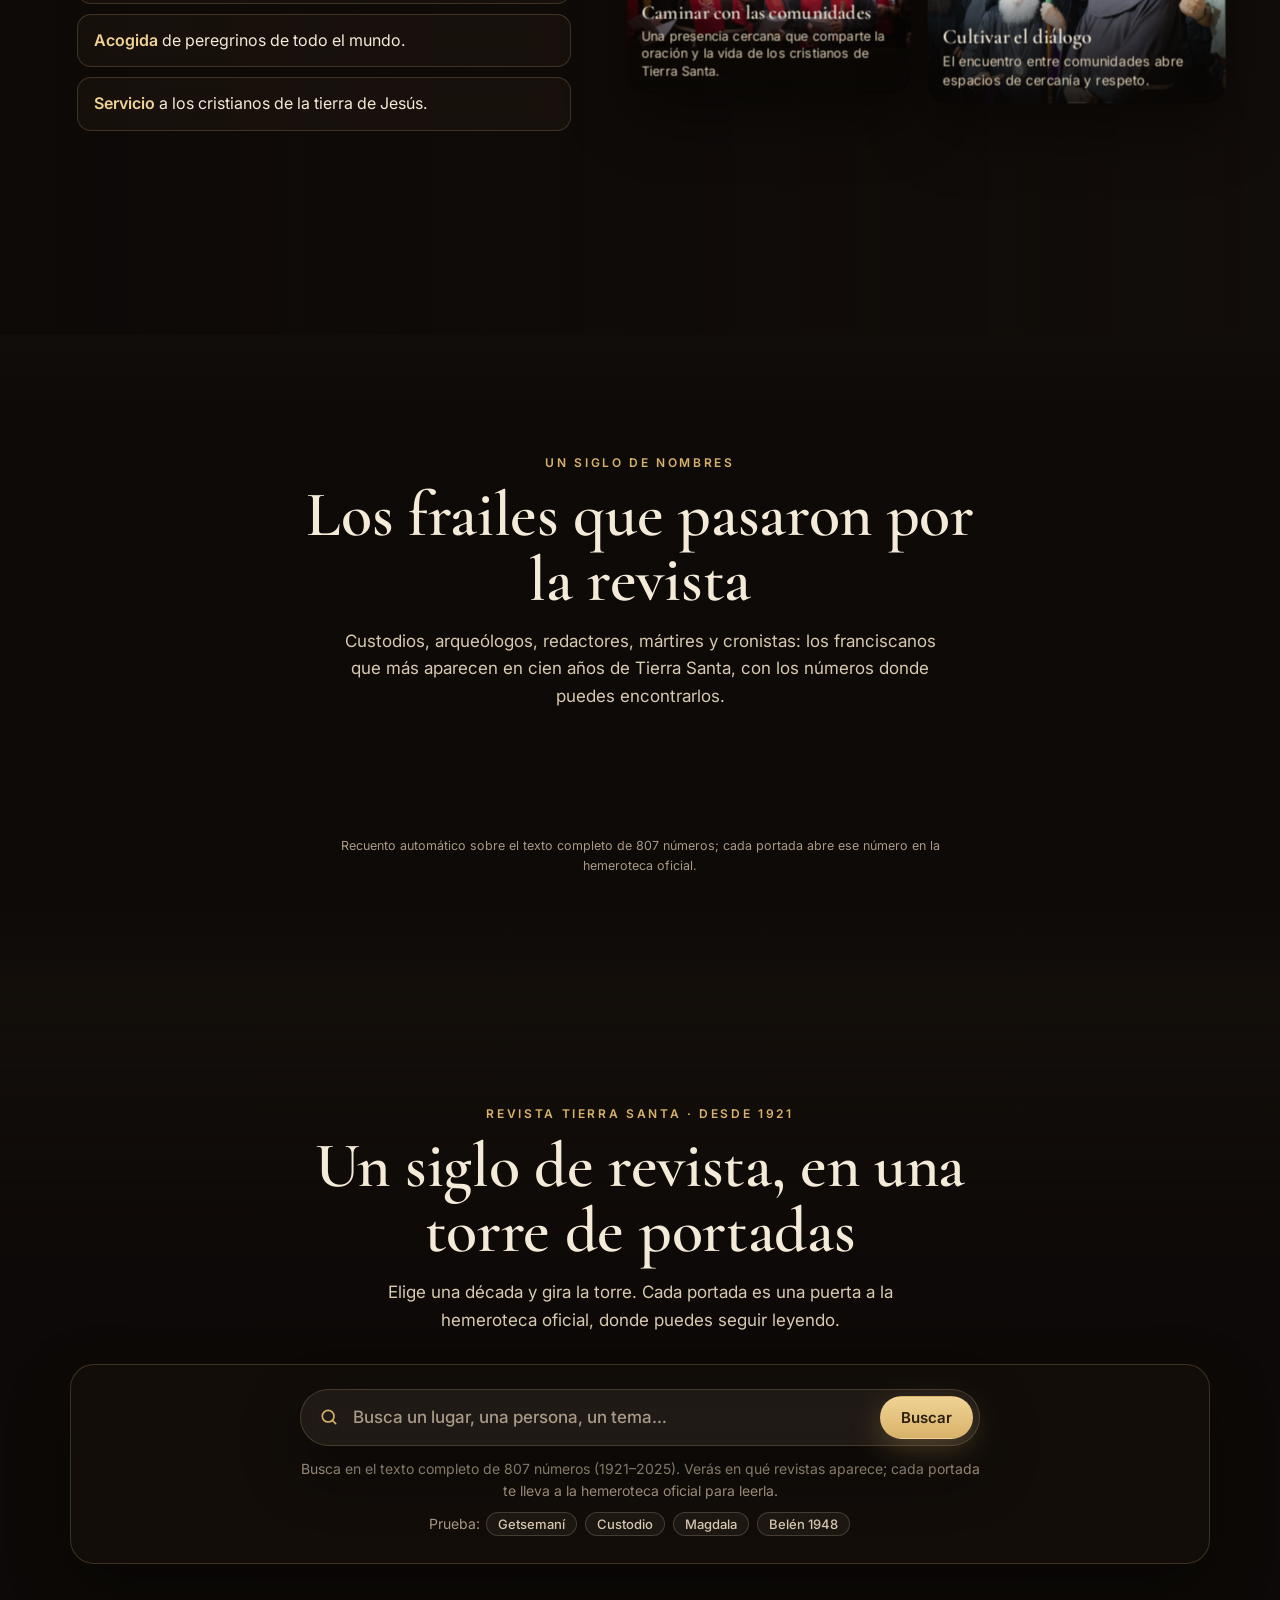
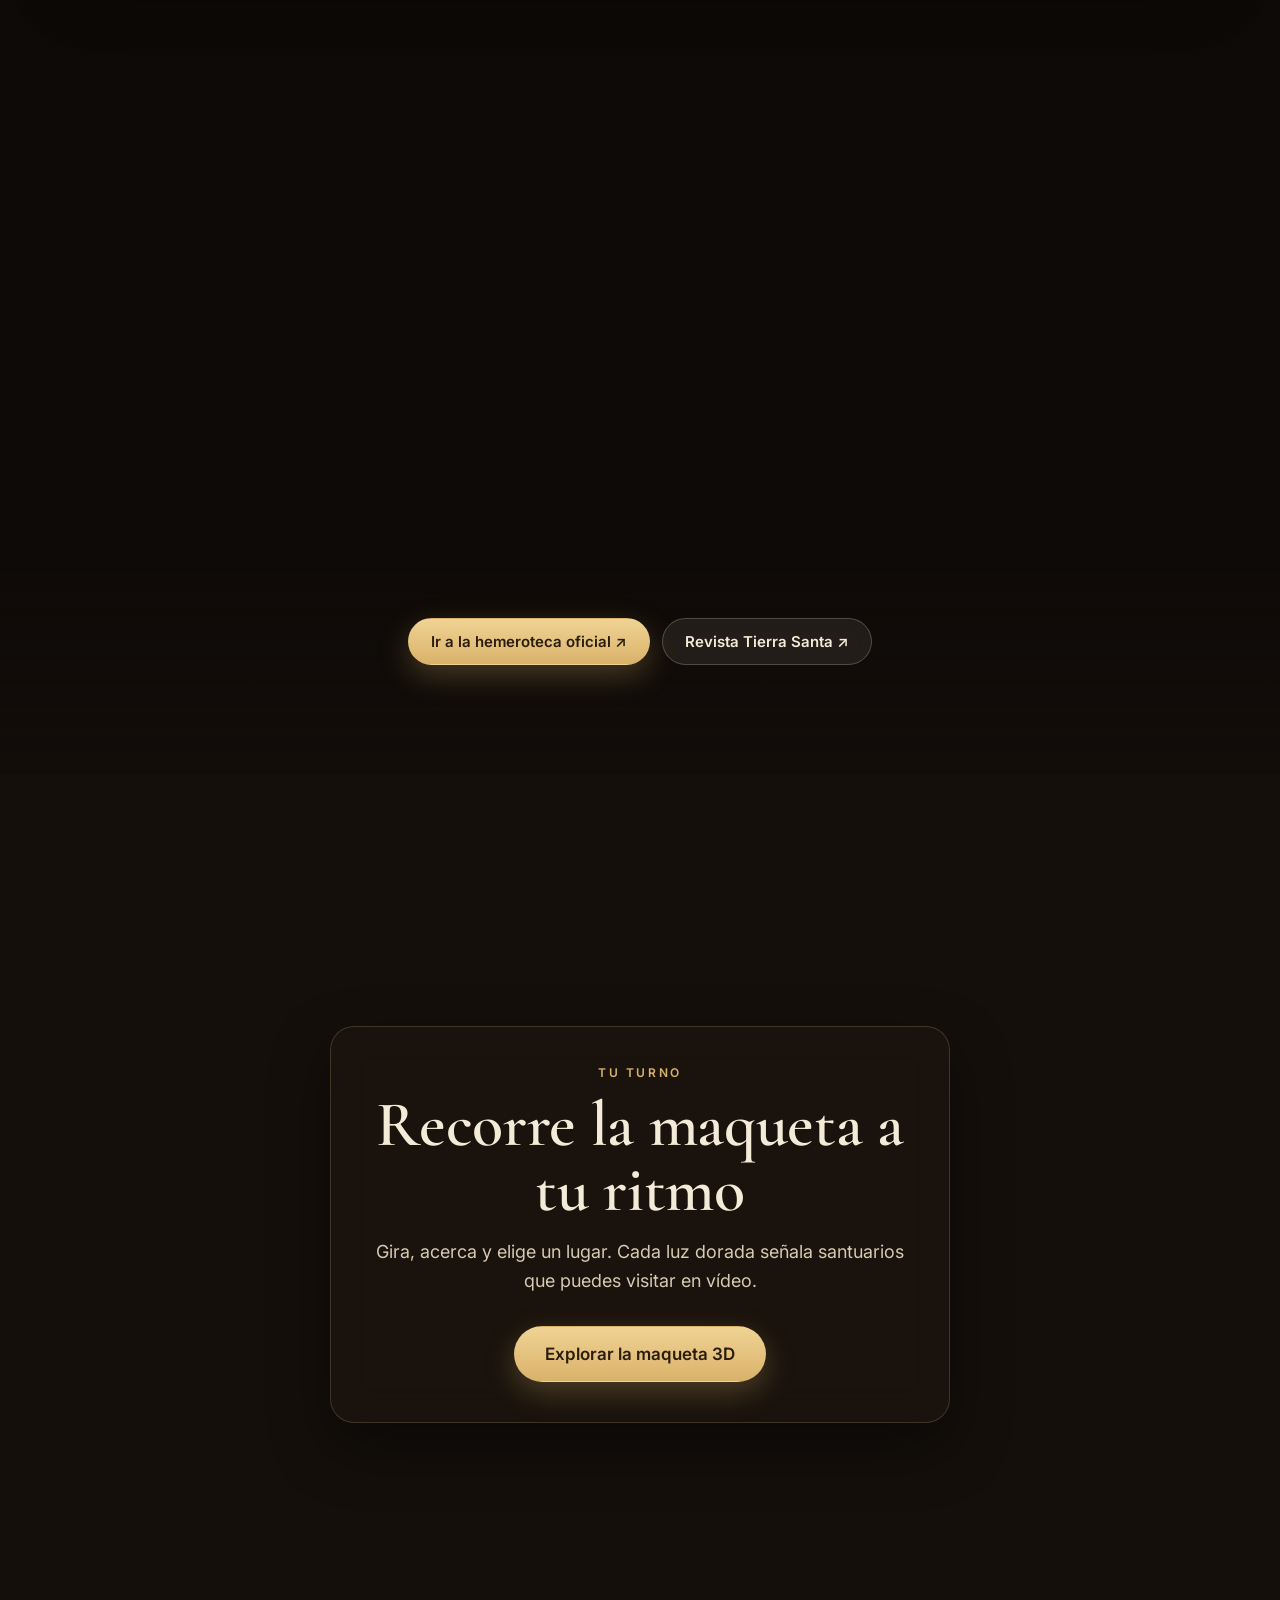
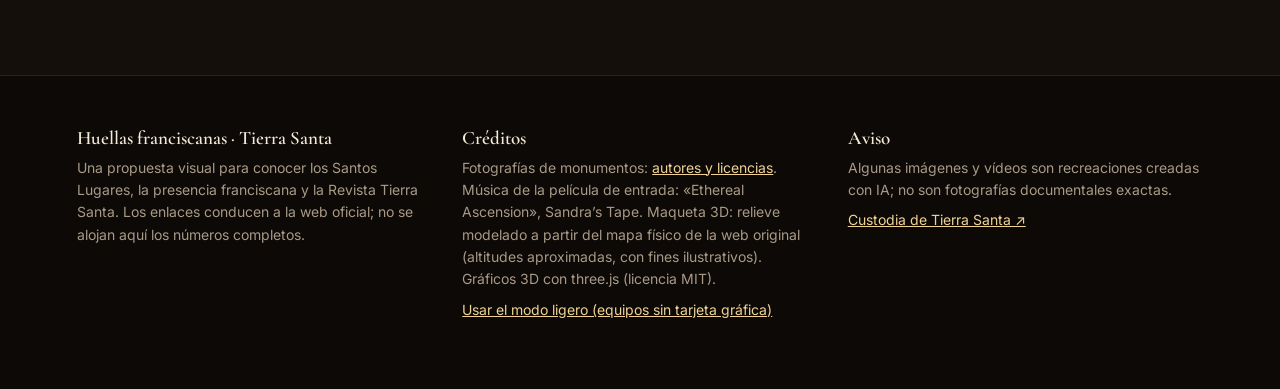
==== commit 06ab9508: "Add files via upload" ====
--- a/index.html
+++ b/index.html
@@ -11,7 +11,7 @@
 <link rel="preconnect" href="https://fonts.googleapis.com">
 <link rel="preconnect" href="https://fonts.gstatic.com" crossorigin>
 <link href="https://fonts.googleapis.com/css2?family=Cormorant+Garamond:ital,wght@0,500;0,600;0,700;1,500;1,600&family=Inter:wght@400;500;600;700&display=swap" rel="stylesheet">
-<link rel="stylesheet" href="estilo.css?v=16">
+<link rel="stylesheet" href="estilo.css?v=17">
 <script type="importmap">{"imports":{"three":"./three.module.min.js"}}</script>
 </head>
 <body>
@@ -42,16 +42,14 @@
     <svg viewBox="0 0 40 40" class="marca-ic" aria-hidden="true"><circle cx="20" cy="20" r="18"/><path d="M20 10v21M13 15h14"/></svg>
     <span><b>Huellas franciscanas</b><small>Tierra Santa · 3D</small></span>
   </a>
-  <nav class="menu" aria-label="Secciones">
-    <a href="#recorrido">Recorrido</a>
-    <a href="#santuarios">Santuarios</a>
-    <a href="#historia">Historia</a>
-    <a href="#franciscanos">Presencia</a>
-    <a href="#revista">Revista</a>
-    <a href="#frailes">Frailes</a>
-    <a href="#cien-anos">Cien años</a>
-    <a href="#objetos">Objetos</a>
-    <a href="#escucha">Escucha</a>
+  <button class="btn-menu" type="button" aria-expanded="false" aria-controls="menu" aria-label="Abrir el menú">
+    <svg viewBox="0 0 24 24" aria-hidden="true"><path d="M4 7h16M4 12h16M4 17h16"/></svg>
+  </button>
+  <nav class="menu" id="menu" aria-label="Secciones">
+    <a href="#grupo-recorrido">Recorrido</a>
+    <a href="#grupo-santuarios">Santuarios</a>
+    <a href="#grupo-franciscanos">Franciscanos</a>
+    <a href="#grupo-revista">Revista</a>
   </nav>
   <button class="btn-explorar" data-explorar type="button">
     <svg viewBox="0 0 24 24" aria-hidden="true"><path d="M12 3 3 8l9 5 9-5-9-5Z"/><path d="m3 13 9 5 9-5"/></svg>
@@ -82,140 +80,170 @@
     </ul>
   </section>
 
-  <!-- 1 · Recorrido: se rellena desde datos -->
-  <section id="recorrido" class="bloque-intro" data-camara="vista">
-    <div class="intro-tarjeta">
-      <p class="antetitulo">El recorrido</p>
-      <h2>Cinco paradas en la vida de Jesús</h2>
-      <p>De Belén a Jerusalén, sigue la ruta sobre la maqueta en relieve. En cada lugar descubrirás qué recordamos allí y cómo lo cuidan hoy los franciscanos.</p>
-    </div>
-  </section>
-  <div id="paradas"></div>
-
-  <!-- 2 · Santuarios -->
-  <section id="santuarios" class="escena santuarios" data-camara="cenital">
-    <div class="titular">
-      <p class="antetitulo">Visitas en vídeo</p>
-      <h2>Veintiocho santuarios para recorrer</h2>
-      <p>Gira el carrusel y entra en cada santuario: un vídeo con música, una explicación sencilla y una reflexión para llevar contigo.</p>
-    </div>
-    <div class="carrusel" id="carrusel" tabindex="0" aria-roledescription="carrusel" aria-label="Santuarios en vídeo. Usa las flechas para girar.">
-      <div class="anillo" id="anillo"></div>
-    </div>
-    <div class="carrusel-ctl">
-      <button type="button" class="redondo" data-giro="-1" aria-label="Santuario anterior"><svg viewBox="0 0 24 24"><path d="m15 6-6 6 6 6"/></svg></button>
-      <div class="carrusel-nombre" id="carruselNombre" aria-live="polite"></div>
-      <button type="button" class="redondo" data-giro="1" aria-label="Santuario siguiente"><svg viewBox="0 0 24 24"><path d="m9 6 6 6-6 6"/></svg></button>
-    </div>
-    <div class="filtros" id="filtros" role="tablist" aria-label="Filtrar por lugar"></div>
-  </section>
-
-  <!-- 3 · Historia -->
-  <section id="historia" class="historia" data-camara="historia">
-    <div class="historia-pegajosa">
-      <div class="titular">
-        <p class="antetitulo">Línea del tiempo</p>
-        <h2>De la antigüedad a hoy</h2>
-        <p>Seis etapas en la historia de los Santos Lugares. Desliza: el tiempo avanza en profundidad.</p>
-        <button class="btn vidrio" type="button" data-pelicula><svg viewBox="0 0 24 24" aria-hidden="true"><path d="M8 5v14l11-7z"/></svg> Ver la película (25 s)</button>
-      </div>
-      <div class="tunel" id="tunel"></div>
-      <ol class="regla" id="regla"></ol>
-      <p class="aviso-ia">Recreaciones visuales creadas con IA; no son fotografías documentales exactas.</p>
-    </div>
-  </section>
-
-  <!-- 4 · Presencia franciscana -->
-  <section id="franciscanos" class="escena franciscanos" data-camara="jerusalen-cerca">
-    <div class="fr-texto">
-      <p class="antetitulo">Custodia de Tierra Santa</p>
-      <h2>Una presencia que cuida, acoge y reza</h2>
-      <p>Desde hace ocho siglos, los hermanos de san Francisco custodian los Santos Lugares. Rezan en ellos, reciben a los peregrinos, acompañan a las comunidades cristianas locales y sostienen escuelas y obras sociales.</p>
-      <ul class="fr-puntos">
-        <li><b>Oración</b> en los santuarios, día tras día.</li>
-        <li><b>Acogida</b> de peregrinos de todo el mundo.</li>
-        <li><b>Servicio</b> a los cristianos de la tierra de Jesús.</li>
-      </ul>
-    </div>
-    <div class="fr-mosaico" id="frMosaico">
-      <figure style="--z:60px"><img src="assets_franciscanos_procession_aux_flambeaux-20-1.webp" alt="Custodiar la memoria" loading="lazy"><figcaption><b>Custodiar la memoria</b><span>Los Santos Lugares conservan la memoria de la fe y reciben a peregrinos de todo el mundo.</span></figcaption></figure>
-      <figure style="--z:20px"><img src="assets_franciscanos_prayer_peace_school-25-1.webp" alt="Educar para el encuentro" loading="lazy"><figcaption><b>Educar para el encuentro</b><span>La formación y la educación son parte de la labor de la Custodia.</span></figcaption></figure>
-      <figure style="--z:30px"><img src="assets_franciscanos_cristiani_locali-1-1.webp" alt="Caminar con las comunidades" loading="lazy"><figcaption><b>Caminar con las comunidades</b><span>Una presencia cercana que comparte la oración y la vida de los cristianos de Tierra Santa.</span></figcaption></figure>
-      <figure style="--z:80px"><img src="assets_franciscanos_cts_220830_1931-1.webp" alt="Cultivar el diálogo" loading="lazy"><figcaption><b>Cultivar el diálogo</b><span>El encuentro entre comunidades abre espacios de cercanía y respeto.</span></figcaption></figure>
-    </div>
-  </section>
-
-  <!-- 5 · Revista -->
-  <section id="revista" class="revista" data-camara="alto">
-    <div class="titular">
-      <p class="antetitulo">Revista Tierra Santa · desde 1921</p>
-      <h2>Un siglo de revista, en una torre de portadas</h2>
-      <p>Elige una década y gira la torre. Cada portada es una puerta a la hemeroteca oficial, donde puedes seguir leyendo.</p>
-    </div>
-    <div class="br" id="buscaRev">
-      <form class="br-form" id="brForm" role="search" aria-label="Buscar en la revista">
-        <svg viewBox="0 0 24 24" aria-hidden="true"><circle cx="11" cy="11" r="7"/><path d="m20 20-3.5-3.5"/></svg>
-        <input id="brQ" type="search" name="q" placeholder="Busca un lugar, una persona, un tema…" autocomplete="off" enterkeyhint="search" aria-label="Palabras a buscar en la revista">
-        <button class="btn oro" type="submit">Buscar</button>
-      </form>
-      <p class="br-ayuda" id="brAyuda">Busca en el texto completo de 807 números (1921–2025). Verás en qué revistas aparece; cada portada te lleva a la hemeroteca oficial para leerla. <span class="br-ej">Prueba: <button type="button" data-br="Getsemaní">Getsemaní</button> <button type="button" data-br="Custodio">Custodio</button> <button type="button" data-br="Magdala">Magdala</button> <button type="button" data-br="Belén 1948">Belén 1948</button></span></p>
-      <div class="br-res" id="brRes" aria-live="polite"></div>
-    </div>
-    <div class="decadas" id="decadas" role="tablist" aria-label="Décadas"></div>
-    <div class="torre-marco" id="torreMarco" tabindex="0" aria-label="Torre de portadas. Arrastra o usa las flechas para girarla.">
-      <div class="torre" id="torre"></div>
-    </div>
-    <p class="torre-info" id="torreInfo" aria-live="polite"></p>
-    <div class="acciones centro">
-      <a class="btn oro" href="https://revistatierrasanta.com/hemeroteca/" target="_blank" rel="noopener">Ir a la hemeroteca oficial ↗</a>
-      <a class="btn vidrio" href="https://revistatierrasanta.com/" target="_blank" rel="noopener">Revista Tierra Santa ↗</a>
-    </div>
-  </section>
-
-  <!-- 5a · Frailes de la revista -->
-  <section id="frailes" class="frailes" data-camara="alto">
-    <div class="titular">
-      <p class="antetitulo">Un siglo de nombres</p>
-      <h2>Los frailes que pasaron por la revista</h2>
-      <p>Custodios, arqueólogos, redactores, mártires y cronistas: los franciscanos que más aparecen en cien años de Tierra Santa, con los números donde puedes encontrarlos.</p>
-    </div>
-    <div class="fr-grupos" id="frGrupos" role="tablist" aria-label="Grupos de frailes"></div>
-    <p class="fr-gdesc" id="frGDesc"></p>
-    <div class="fr-rejilla" id="frRejilla" aria-live="polite"></div>
-    <p class="fr-nota">Recuento automático sobre el texto completo de 807 números; cada portada abre ese número en la hemeroteca oficial.</p>
-  </section>
-
-  <!-- 5b · Cien años de la revista -->
-  <section id="cien-anos" class="cien" data-camara="alto">
-    <div class="titular">
-      <p class="antetitulo">Cien años de la revista</p>
-      <h2>El mismo lugar, un siglo después</h2>
-      <p>Fotografías que publicó la revista Tierra Santa entre 1922 y 1932, frente a cómo es hoy cada santuario. Desliza cada imagen para pasar de entonces a ahora.</p>
-    </div>
-    <div class="cien-rejilla" id="cienRejilla"></div>
-    <p class="cien-nota">Fotos antiguas: revista Tierra Santa (Custodia Franciscana). Fotos actuales: Wikimedia Commons; autor y licencia en la ficha de cada santuario.</p>
-  </section>
-
-  <!-- 5c · Objetos que cuentan -->
-  <section id="objetos" class="objetos" data-camara="alto">
-    <div class="titular">
-      <p class="antetitulo">Objetos que cuentan</p>
-      <h2>Mirar de cerca lo que el peregrino toca</h2>
-      <p>Cuatro detalles de los Santos Lugares en fotografía real. Acércate, recorre la imagen y descubre lo que cuenta cada parte.</p>
-    </div>
-    <div class="ob-rejilla" id="obRejilla"></div>
-  </section>
-
-  <!-- 5d · Escucha Tierra Santa -->
-  <section id="escucha" class="escucha" data-camara="alto">
-    <div class="titular">
-      <p class="antetitulo">Escucha Tierra Santa</p>
-      <h2>Cierra los ojos un minuto</h2>
-      <p>Grabaciones reales hechas por viajeros en los Santos Lugares. Ponte los cascos, pulsa y escucha cómo suena cada sitio.</p>
-    </div>
-    <div class="es-rejilla" id="esRejilla"></div>
-    <p class="cien-nota">Grabaciones de Freesound con licencias libres; autor y licencia en cada tarjeta. ¿Vas a peregrinar? Graba un minuto en silencio en cada santuario y lo añadimos.</p>
-  </section>
+  <!-- ===== Grupo · Recorrido ===== -->
+  <div class="grupo" id="grupo-recorrido" data-titulo="Recorrido">
+    <div class="panel" data-panel="El recorrido">
+      <!-- 1 · Recorrido: se rellena desde datos -->
+      <section id="recorrido" class="bloque-intro" data-camara="vista">
+        <div class="intro-tarjeta">
+          <p class="antetitulo">El recorrido</p>
+          <h2>Cinco paradas en la vida de Jesús</h2>
+          <p>De Belén a Jerusalén, sigue la ruta sobre la maqueta en relieve. En cada lugar descubrirás qué recordamos allí y cómo lo cuidan hoy los franciscanos.</p>
+        </div>
+      </section>
+      <div id="paradas"></div>
+    </div>
+
+    <div class="panel" data-panel="Escucha">
+      <!-- 5d · Escucha Tierra Santa -->
+      <section id="escucha" class="escucha" data-camara="alto">
+        <div class="titular">
+          <p class="antetitulo">Escucha Tierra Santa</p>
+          <h2>Cierra los ojos un minuto</h2>
+          <p>Grabaciones reales hechas por viajeros en los Santos Lugares. Ponte los cascos, pulsa y escucha cómo suena cada sitio.</p>
+        </div>
+        <div class="es-rejilla" id="esRejilla"></div>
+        <p class="cien-nota">Grabaciones de Freesound con licencias libres; autor y licencia en cada tarjeta. ¿Vas a peregrinar? Graba un minuto en silencio en cada santuario y lo añadimos.</p>
+      </section>
+    </div>
+  </div>
+
+  <!-- ===== Grupo · Santuarios ===== -->
+  <div class="grupo" id="grupo-santuarios" data-titulo="Santuarios">
+    <div class="panel" data-panel="Santuarios">
+      <!-- 2 · Santuarios -->
+      <section id="santuarios" class="escena santuarios" data-camara="cenital">
+        <div class="titular">
+          <p class="antetitulo">Visitas en vídeo</p>
+          <h2>Veintiocho santuarios para recorrer</h2>
+          <p>Gira el carrusel y entra en cada santuario: un vídeo con música, una explicación sencilla y una reflexión para llevar contigo.</p>
+        </div>
+        <div class="carrusel" id="carrusel" tabindex="0" aria-roledescription="carrusel" aria-label="Santuarios en vídeo. Usa las flechas para girar.">
+          <div class="anillo" id="anillo"></div>
+        </div>
+        <div class="carrusel-ctl">
+          <button type="button" class="redondo" data-giro="-1" aria-label="Santuario anterior"><svg viewBox="0 0 24 24"><path d="m15 6-6 6 6 6"/></svg></button>
+          <div class="carrusel-nombre" id="carruselNombre" aria-live="polite"></div>
+          <button type="button" class="redondo" data-giro="1" aria-label="Santuario siguiente"><svg viewBox="0 0 24 24"><path d="m9 6 6 6-6 6"/></svg></button>
+        </div>
+        <div class="filtros" id="filtros" role="tablist" aria-label="Filtrar por lugar"></div>
+      </section>
+    </div>
+
+    <div class="panel" data-panel="Cien años">
+      <!-- 5b · Cien años de la revista -->
+      <section id="cien-anos" class="cien" data-camara="alto">
+        <div class="titular">
+          <p class="antetitulo">Cien años de la revista</p>
+          <h2>El mismo lugar, un siglo después</h2>
+          <p>Fotografías que publicó la revista Tierra Santa entre 1922 y 1932, frente a cómo es hoy cada santuario. Desliza cada imagen para pasar de entonces a ahora.</p>
+        </div>
+        <div class="cien-rejilla" id="cienRejilla"></div>
+        <p class="cien-nota">Fotos antiguas: revista Tierra Santa (Custodia Franciscana). Fotos actuales: Wikimedia Commons; autor y licencia en la ficha de cada santuario.</p>
+      </section>
+    </div>
+
+    <div class="panel" data-panel="Objetos">
+      <!-- 5c · Objetos que cuentan -->
+      <section id="objetos" class="objetos" data-camara="alto">
+        <div class="titular">
+          <p class="antetitulo">Objetos que cuentan</p>
+          <h2>Mirar de cerca lo que el peregrino toca</h2>
+          <p>Cuatro detalles de los Santos Lugares en fotografía real. Acércate, recorre la imagen y descubre lo que cuenta cada parte.</p>
+        </div>
+        <div class="ob-rejilla" id="obRejilla"></div>
+      </section>
+    </div>
+  </div>
+
+  <!-- ===== Grupo · Franciscanos ===== -->
+  <div class="grupo" id="grupo-franciscanos" data-titulo="Franciscanos">
+    <div class="panel" data-panel="Historia">
+      <!-- 3 · Historia -->
+      <section id="historia" class="historia" data-camara="historia">
+        <div class="historia-pegajosa">
+          <div class="titular">
+            <p class="antetitulo">Línea del tiempo</p>
+            <h2>De la antigüedad a hoy</h2>
+            <p>Seis etapas en la historia de los Santos Lugares. Desliza: el tiempo avanza en profundidad.</p>
+            <button class="btn vidrio" type="button" data-pelicula><svg viewBox="0 0 24 24" aria-hidden="true"><path d="M8 5v14l11-7z"/></svg> Ver la película (25 s)</button>
+          </div>
+          <div class="tunel" id="tunel"></div>
+          <ol class="regla" id="regla"></ol>
+          <p class="aviso-ia">Recreaciones visuales creadas con IA; no son fotografías documentales exactas.</p>
+        </div>
+      </section>
+    </div>
+
+    <div class="panel" data-panel="Presencia">
+      <!-- 4 · Presencia franciscana -->
+      <section id="franciscanos" class="escena franciscanos" data-camara="jerusalen-cerca">
+        <div class="fr-texto">
+          <p class="antetitulo">Custodia de Tierra Santa</p>
+          <h2>Una presencia que cuida, acoge y reza</h2>
+          <p>Desde hace ocho siglos, los hermanos de san Francisco custodian los Santos Lugares. Rezan en ellos, reciben a los peregrinos, acompañan a las comunidades cristianas locales y sostienen escuelas y obras sociales.</p>
+          <ul class="fr-puntos">
+            <li><b>Oración</b> en los santuarios, día tras día.</li>
+            <li><b>Acogida</b> de peregrinos de todo el mundo.</li>
+            <li><b>Servicio</b> a los cristianos de la tierra de Jesús.</li>
+          </ul>
+        </div>
+        <div class="fr-mosaico" id="frMosaico">
+          <figure style="--z:60px"><img src="assets_franciscanos_procession_aux_flambeaux-20-1.webp" alt="Custodiar la memoria" loading="lazy"><figcaption><b>Custodiar la memoria</b><span>Los Santos Lugares conservan la memoria de la fe y reciben a peregrinos de todo el mundo.</span></figcaption></figure>
+          <figure style="--z:20px"><img src="assets_franciscanos_prayer_peace_school-25-1.webp" alt="Educar para el encuentro" loading="lazy"><figcaption><b>Educar para el encuentro</b><span>La formación y la educación son parte de la labor de la Custodia.</span></figcaption></figure>
+          <figure style="--z:30px"><img src="assets_franciscanos_cristiani_locali-1-1.webp" alt="Caminar con las comunidades" loading="lazy"><figcaption><b>Caminar con las comunidades</b><span>Una presencia cercana que comparte la oración y la vida de los cristianos de Tierra Santa.</span></figcaption></figure>
+          <figure style="--z:80px"><img src="assets_franciscanos_cts_220830_1931-1.webp" alt="Cultivar el diálogo" loading="lazy"><figcaption><b>Cultivar el diálogo</b><span>El encuentro entre comunidades abre espacios de cercanía y respeto.</span></figcaption></figure>
+        </div>
+      </section>
+    </div>
+
+    <div class="panel" data-panel="Frailes">
+      <!-- 5a · Frailes de la revista -->
+      <section id="frailes" class="frailes" data-camara="alto">
+        <div class="titular">
+          <p class="antetitulo">Un siglo de nombres</p>
+          <h2>Los frailes que pasaron por la revista</h2>
+          <p>Custodios, arqueólogos, redactores, mártires y cronistas: los franciscanos que más aparecen en cien años de Tierra Santa, con los números donde puedes encontrarlos.</p>
+        </div>
+        <div class="fr-grupos" id="frGrupos" role="tablist" aria-label="Grupos de frailes"></div>
+        <p class="fr-gdesc" id="frGDesc"></p>
+        <div class="fr-rejilla" id="frRejilla" aria-live="polite"></div>
+        <p class="fr-nota">Recuento automático sobre el texto completo de 807 números; cada portada abre ese número en la hemeroteca oficial.</p>
+      </section>
+    </div>
+  </div>
+
+  <!-- ===== Grupo · Revista ===== -->
+  <div class="grupo" id="grupo-revista" data-titulo="Revista">
+    <div class="panel" data-panel="Revista">
+      <!-- 5 · Revista -->
+      <section id="revista" class="revista" data-camara="alto">
+        <div class="titular">
+          <p class="antetitulo">Revista Tierra Santa · desde 1921</p>
+          <h2>Un siglo de revista, en una torre de portadas</h2>
+          <p>Elige una década y gira la torre. Cada portada es una puerta a la hemeroteca oficial, donde puedes seguir leyendo.</p>
+        </div>
+        <div class="br" id="buscaRev">
+          <form class="br-form" id="brForm" role="search" aria-label="Buscar en la revista">
+            <svg viewBox="0 0 24 24" aria-hidden="true"><circle cx="11" cy="11" r="7"/><path d="m20 20-3.5-3.5"/></svg>
+            <input id="brQ" type="search" name="q" placeholder="Busca un lugar, una persona, un tema…" autocomplete="off" enterkeyhint="search" aria-label="Palabras a buscar en la revista">
+            <button class="btn oro" type="submit">Buscar</button>
+          </form>
+          <p class="br-ayuda" id="brAyuda">Busca en el texto completo de 807 números (1921–2025). Verás en qué revistas aparece; cada portada te lleva a la hemeroteca oficial para leerla. <span class="br-ej">Prueba: <button type="button" data-br="Getsemaní">Getsemaní</button> <button type="button" data-br="Custodio">Custodio</button> <button type="button" data-br="Magdala">Magdala</button> <button type="button" data-br="Belén 1948">Belén 1948</button></span></p>
+          <div class="br-res" id="brRes" aria-live="polite"></div>
+        </div>
+        <div class="decadas" id="decadas" role="tablist" aria-label="Décadas"></div>
+        <div class="torre-marco" id="torreMarco" tabindex="0" aria-label="Torre de portadas. Arrastra o usa las flechas para girarla.">
+          <div class="torre" id="torre"></div>
+        </div>
+        <p class="torre-info" id="torreInfo" aria-live="polite"></p>
+        <div class="acciones centro">
+          <a class="btn oro" href="https://revistatierrasanta.com/hemeroteca/" target="_blank" rel="noopener">Ir a la hemeroteca oficial ↗</a>
+          <a class="btn vidrio" href="https://revistatierrasanta.com/" target="_blank" rel="noopener">Revista Tierra Santa ↗</a>
+        </div>
+      </section>
+    </div>
+  </div>
 
   <!-- 6 · Explorar -->
   <section id="explorar-cta" class="escena cierre" data-camara="final">
@@ -324,7 +352,7 @@
 // Acceso con contraseña sencilla (cortina de privacidad, no seguridad real).
 const CLAVE = 'yhvold';
 const resumen = t => { let h = 5381; for (const c of t) h = ((h * 33) ^ c.charCodeAt(0)) >>> 0; return h.toString(36); };
-const abrir = () => { document.getElementById('candado').remove(); import('./app.js?v=15'); };
+const abrir = () => { document.getElementById('candado').remove(); import('./app.js?v=17'); };
 let dentro = false; try { dentro = localStorage.getItem('hf-acceso') === CLAVE; } catch {}
 if (dentro) abrir();
 else {
--- a/estilo.css
+++ b/estilo.css
@@ -80,7 +80,7 @@
   padding:9px 15px;border-radius:999px;font:600 14px var(--sans);transition:background .2s,color .2s;flex:none}
 .btn-explorar svg{width:18px;height:18px}
 .btn-explorar:hover{background:var(--oro);color:var(--noche)}
-body.explorando .cabecera .menu,body.explorando .cabecera .btn-explorar{display:none}
+body.explorando .cabecera .menu,body.explorando .cabecera .btn-explorar,body.explorando .cabecera .btn-menu{display:none}
 
 /* ---------- comunes ---------- */
 main{position:relative;z-index:3;overflow-x:clip}
@@ -639,3 +639,33 @@
 .fr-buscar{align-self:flex-start;margin-top:4px;font-size:13px}
 .fr-nota{max-width:640px;margin:26px auto 0;text-align:center;color:var(--gris);font-size:12.5px}
 @media (max-width:700px){.frailes{padding:90px 12px 70px}.fr-rejilla{grid-template-columns:1fr}}
+
+/* ---------- grupos, pestañas internas y menú móvil ---------- */
+.btn-menu{display:none;align-items:center;justify-content:center;width:42px;height:42px;margin-left:auto;border-radius:999px;border:1px solid rgba(240,211,148,.3);background:rgba(244,234,216,.06);color:var(--marfil);flex:none;cursor:pointer}
+.btn-menu svg{width:22px;height:22px;fill:none;stroke:currentColor;stroke-width:2;stroke-linecap:round}
+.subtabs{display:none}
+@media (max-width:980px){
+  .cabecera{flex-wrap:nowrap;position:fixed}
+  .btn-menu{display:flex}
+  .btn-explorar{margin-left:0}
+  .menu{position:absolute;top:100%;left:0;right:0;width:auto;order:0;margin:0;flex-direction:column;gap:2px;padding:8px 12px 14px;
+    background:rgba(20,15,11,.96);backdrop-filter:blur(14px);-webkit-backdrop-filter:blur(14px);border-bottom:1px solid rgba(240,211,148,.14);
+    overflow:visible;visibility:hidden;opacity:0;transform:translateY(-8px);transition:opacity .2s,transform .2s,visibility 0s .2s}
+  .cabecera.menu-abierto .menu{visibility:visible;opacity:1;transform:none;transition:opacity .2s,transform .2s}
+  .menu a,.menu a:hover{flex:none;font:600 17px var(--sans);padding:14px 14px;border-radius:12px;background:none}
+  .menu a.actual{background:rgba(240,211,148,.12);color:var(--oro-2)}
+  .portada{padding-top:100px}
+}
+@media (max-width:700px){
+  .menu a{font-size:17px;padding:14px}
+  .grupo{position:relative}
+  .grupo > .panel{display:none}
+  .grupo > .panel.activo{display:block}
+  .subtabs{display:flex;gap:6px;position:sticky;top:62px;z-index:15;margin:0;padding:10px 16px;overflow-x:auto;scrollbar-width:none;
+    background:rgba(20,15,11,.88);backdrop-filter:blur(12px);-webkit-backdrop-filter:blur(12px);border-bottom:1px solid rgba(240,211,148,.1)}
+  .subtabs::-webkit-scrollbar{display:none}
+  .subtab{flex:1 0 auto;min-height:40px;padding:8px 14px;border-radius:999px;border:1px solid rgba(240,211,148,.22);background:rgba(244,234,216,.05);
+    color:var(--marfil-2);font:600 14px var(--sans);cursor:pointer;white-space:nowrap}
+  .subtab.activo{background:var(--oro);border-color:var(--oro);color:var(--noche)}
+  body.explorando .subtabs{display:none}
+}
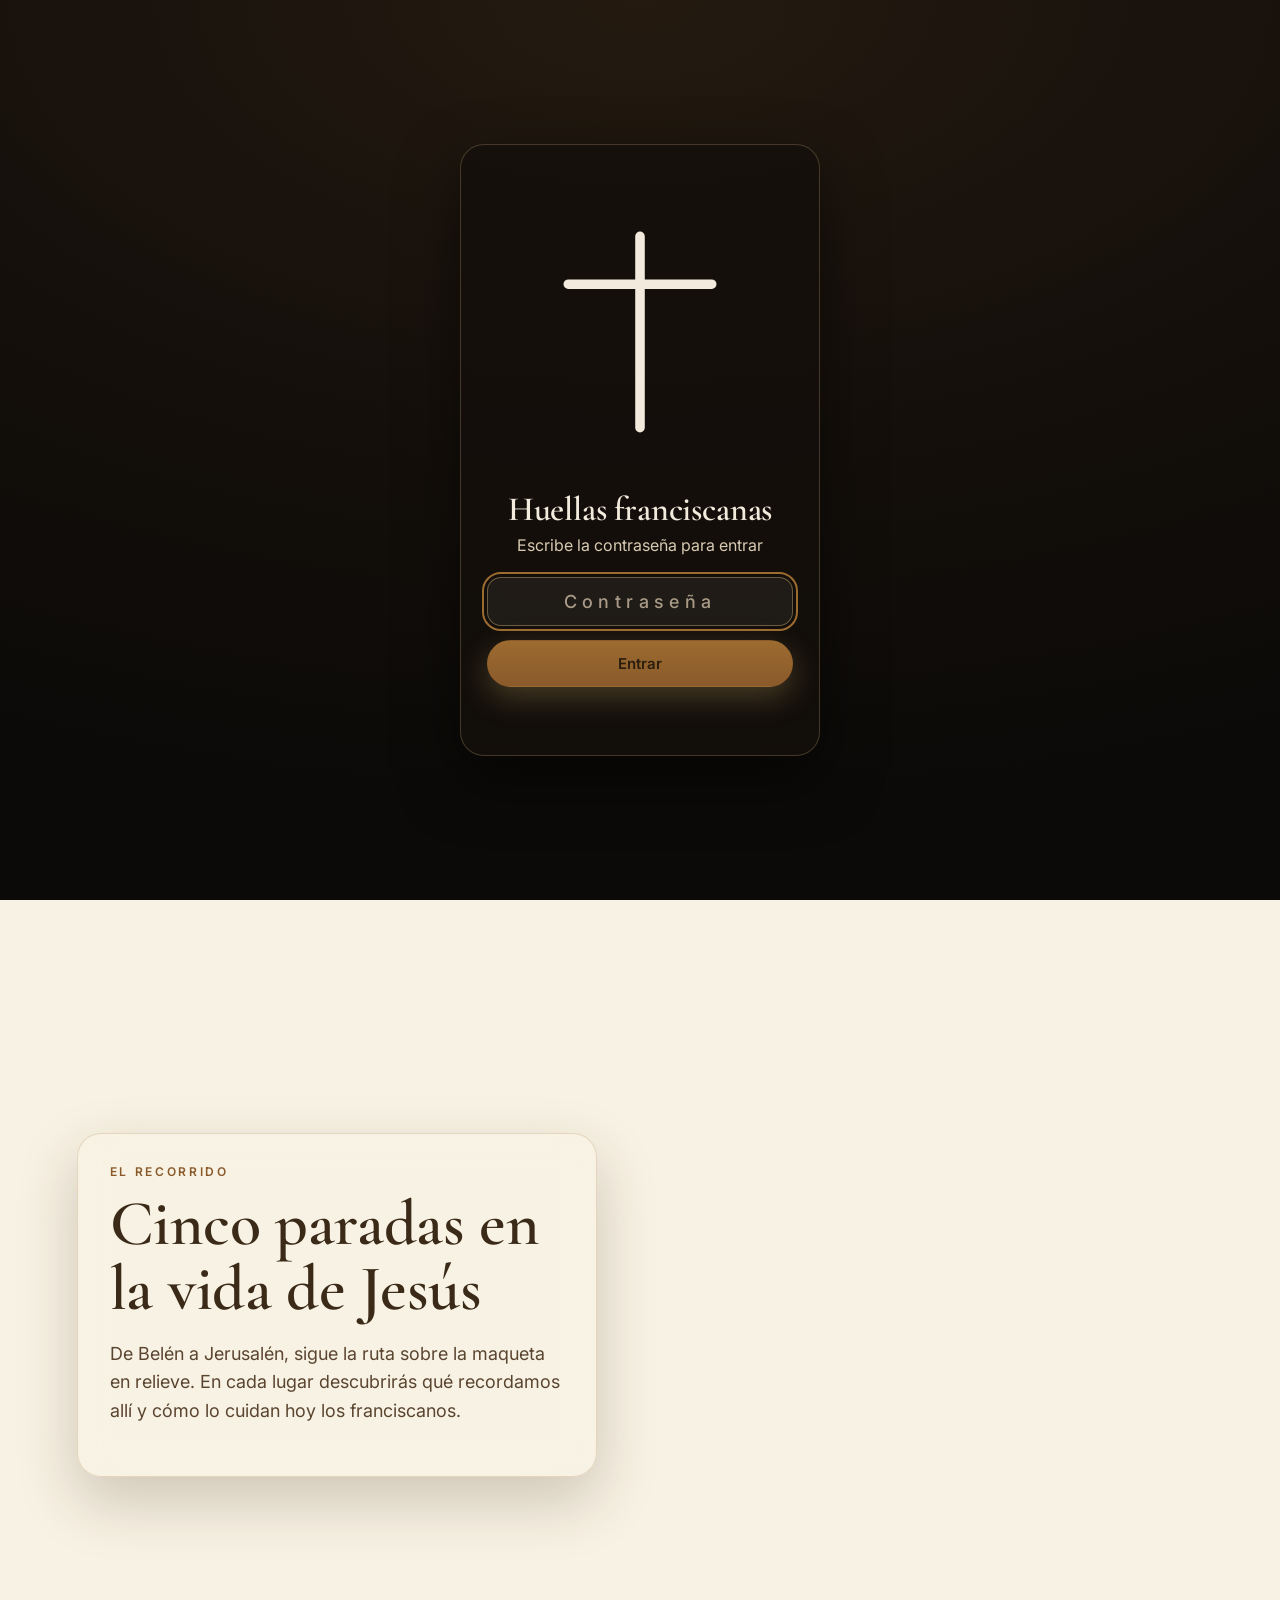
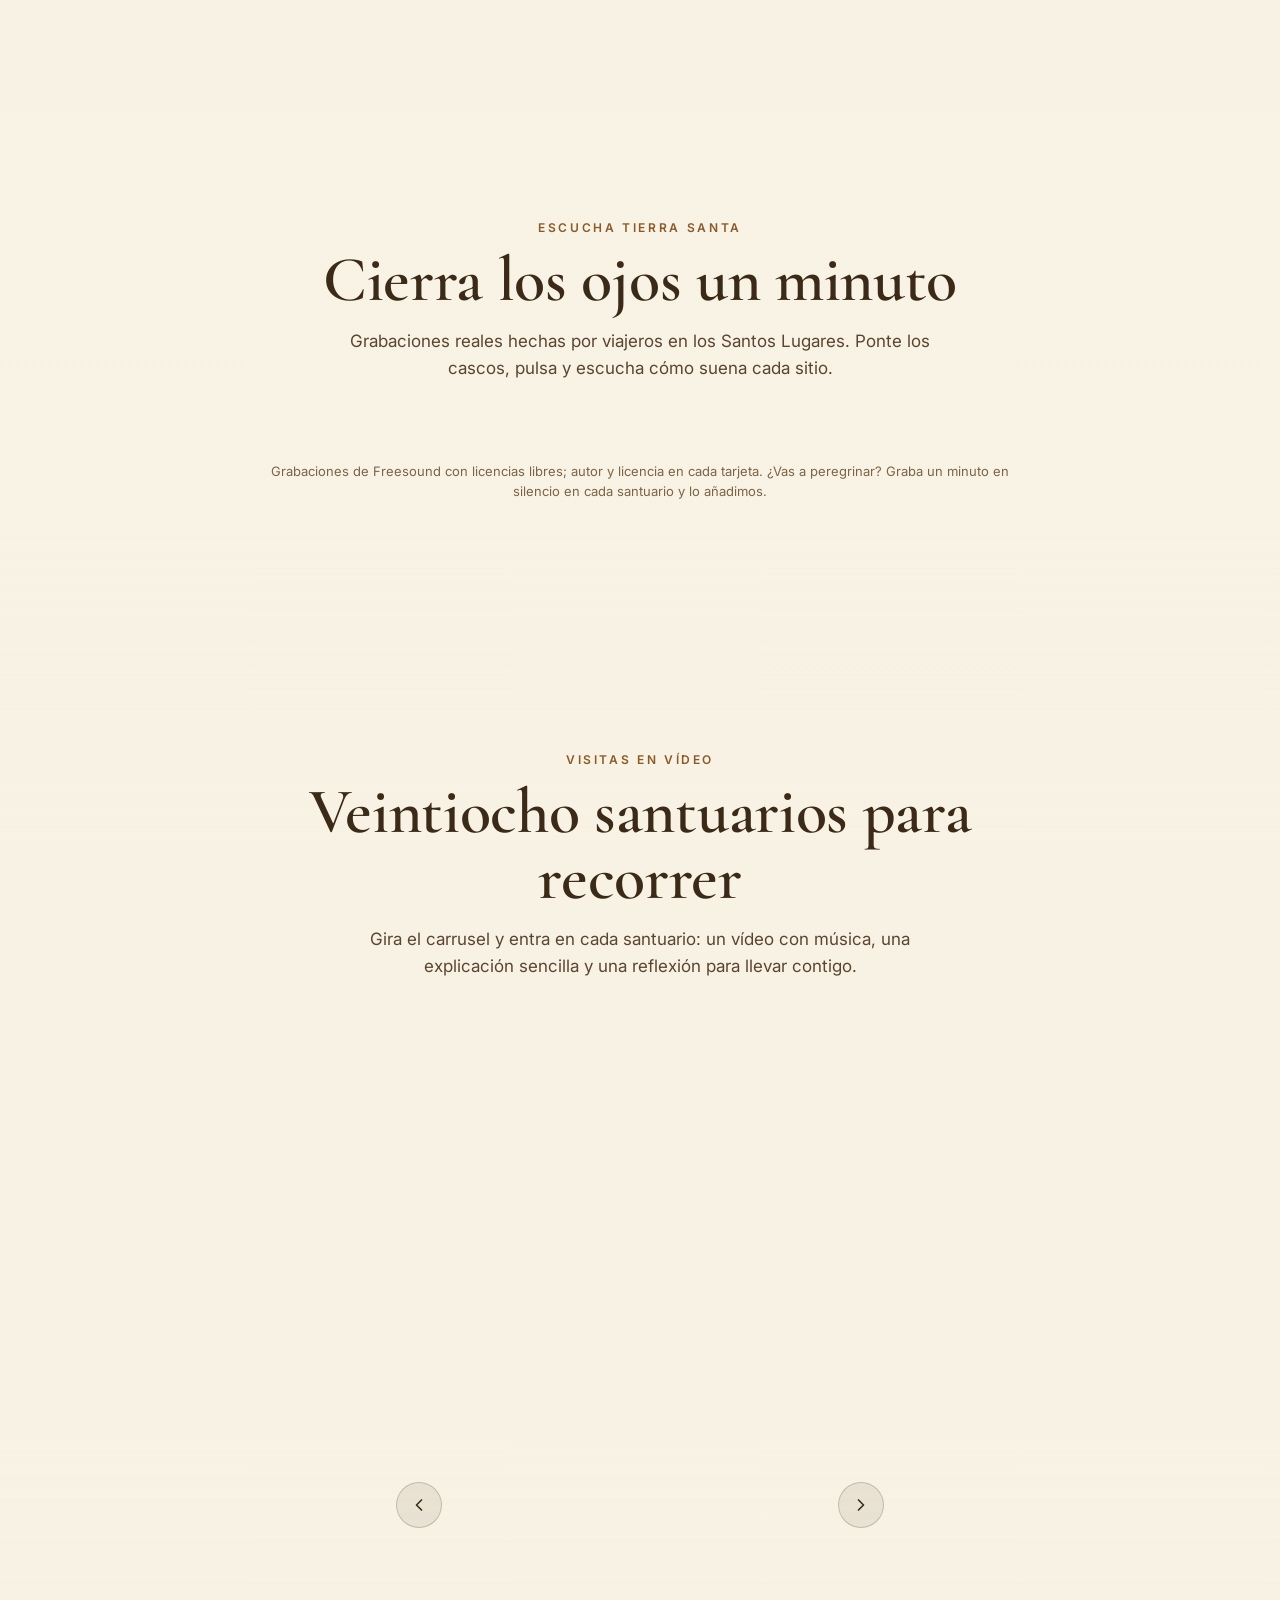
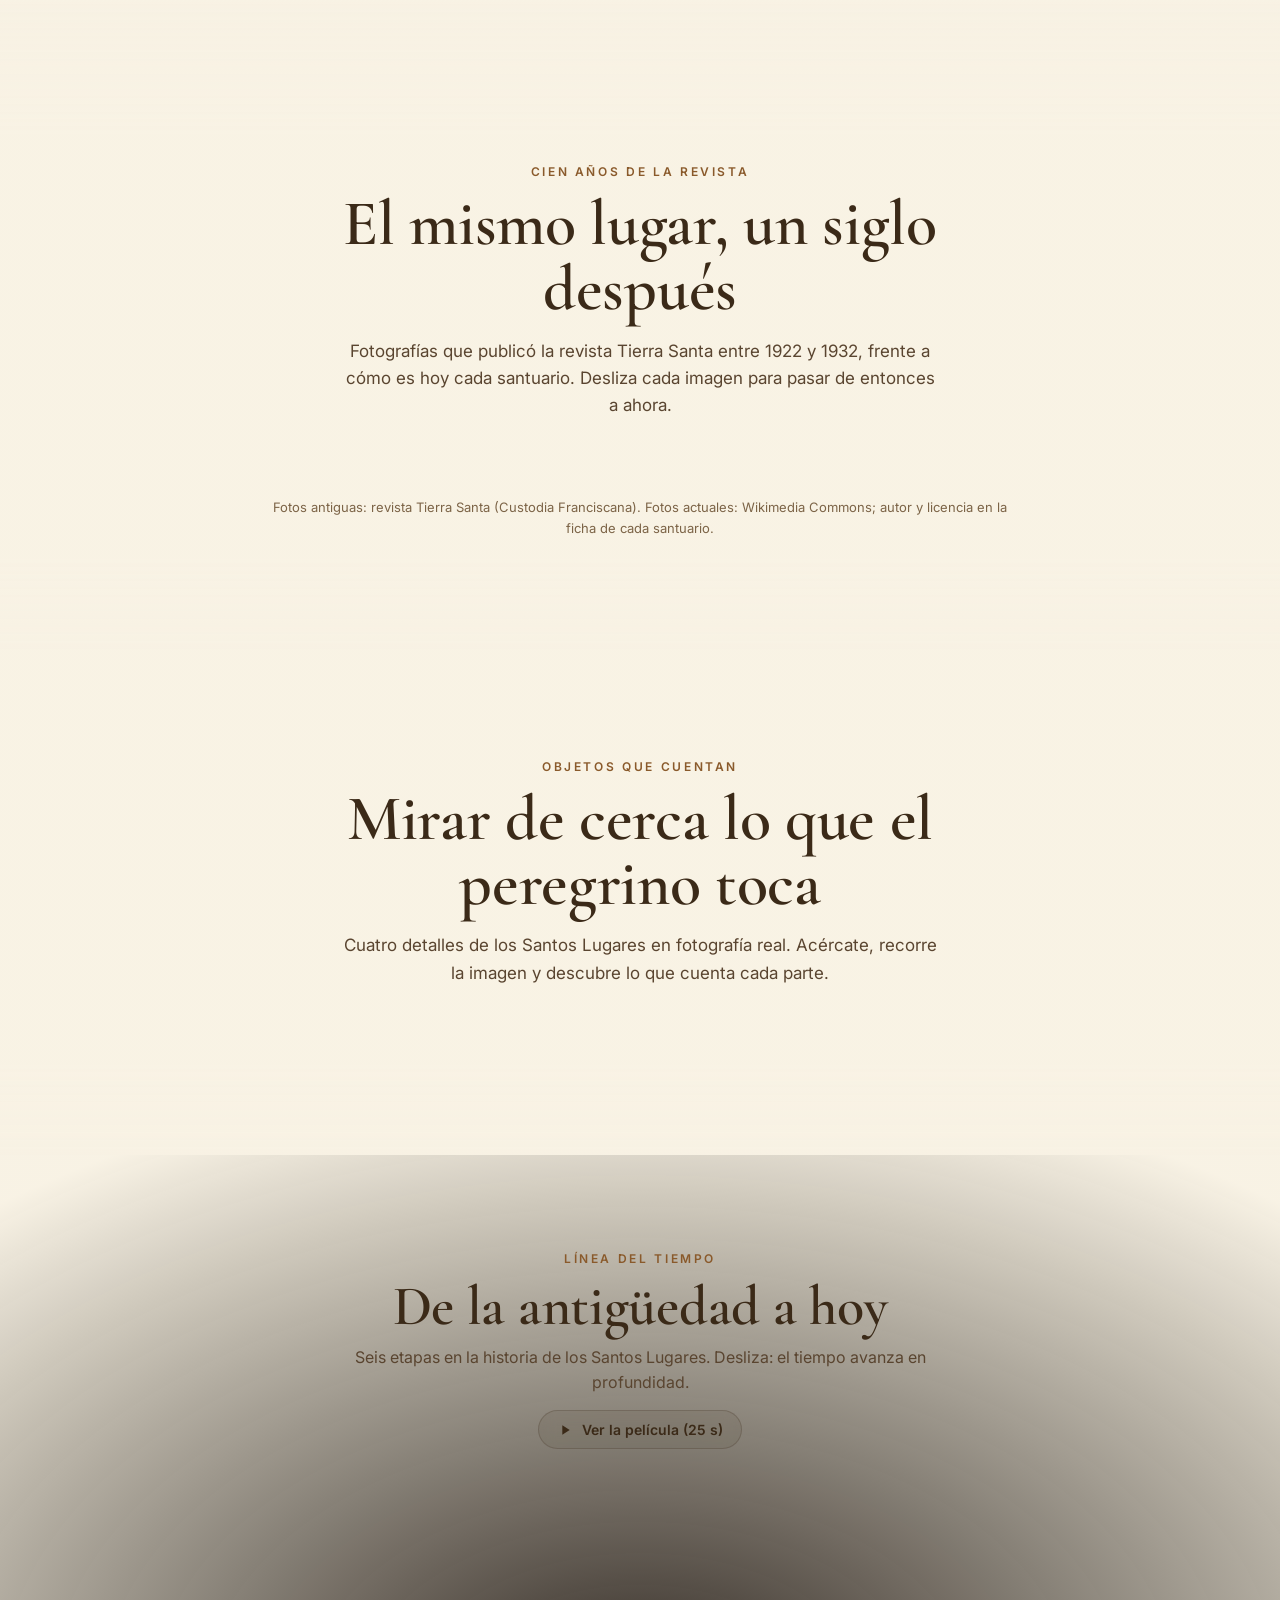
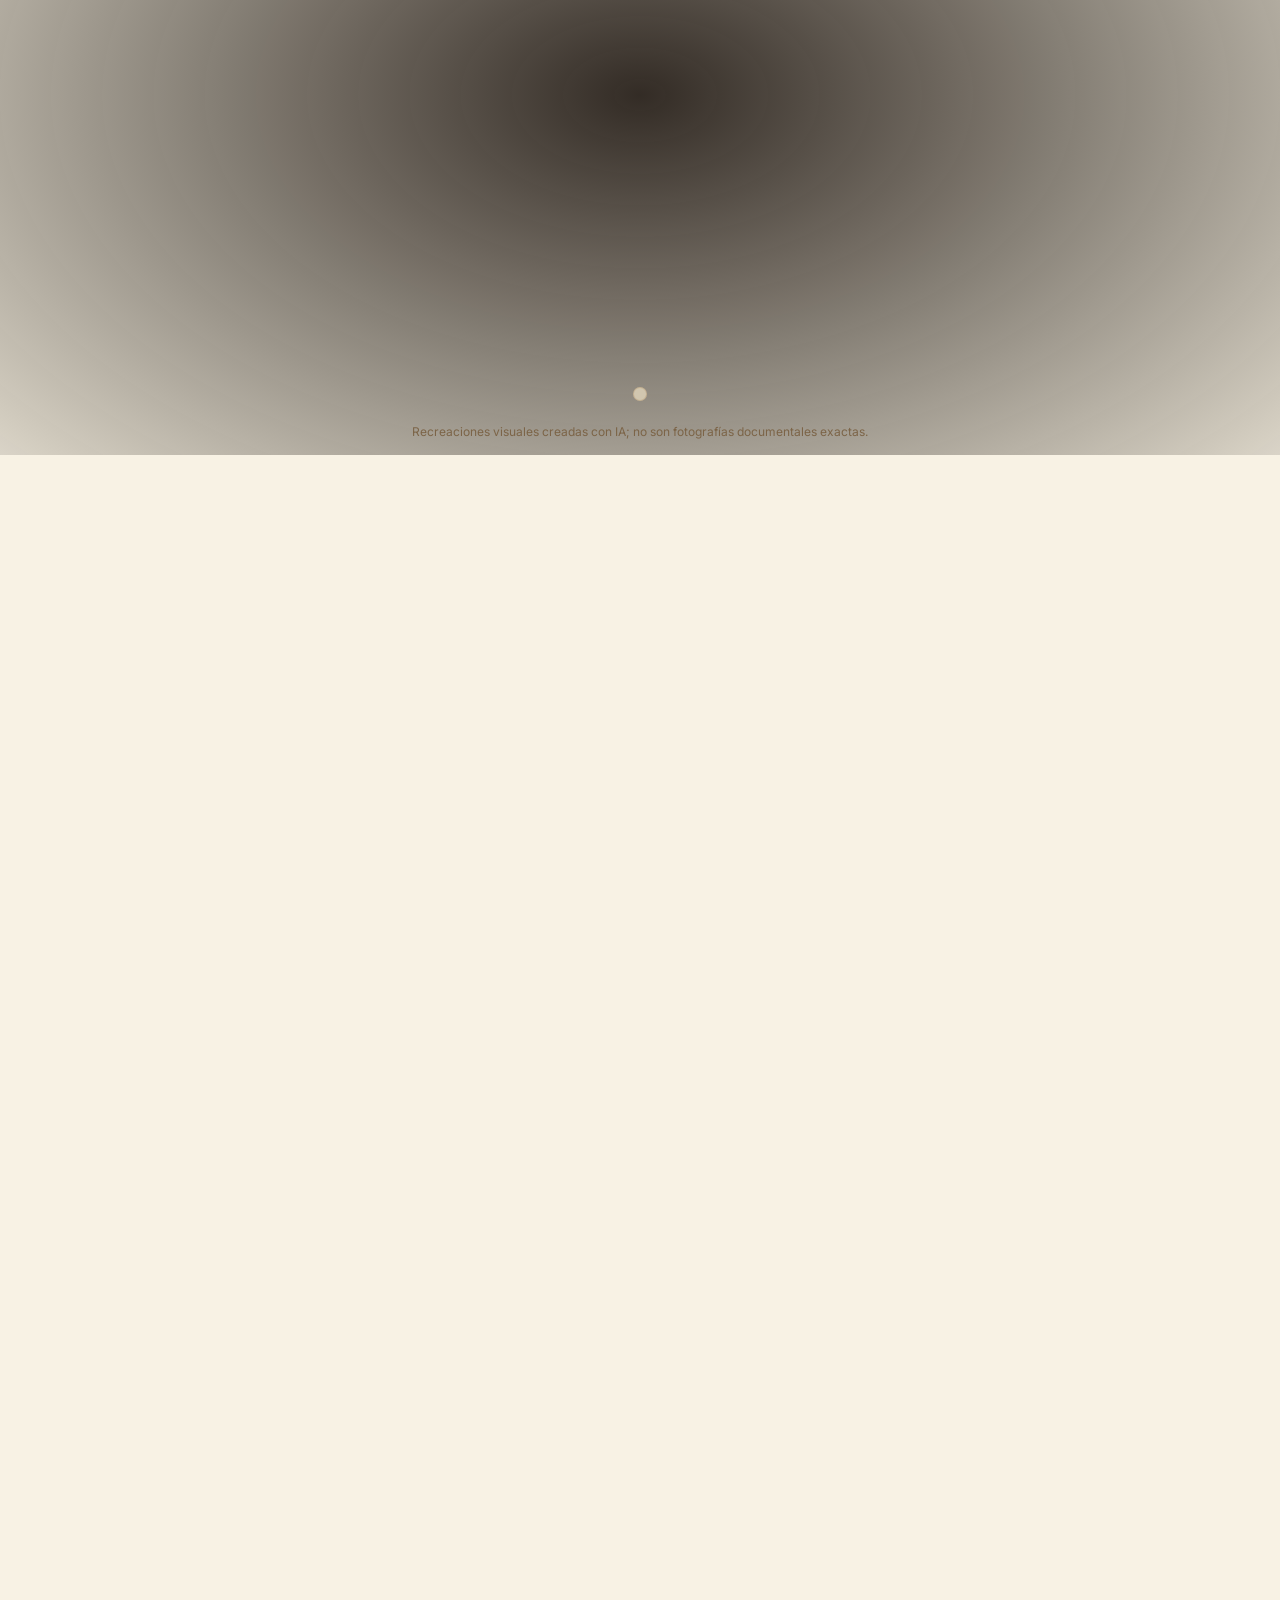
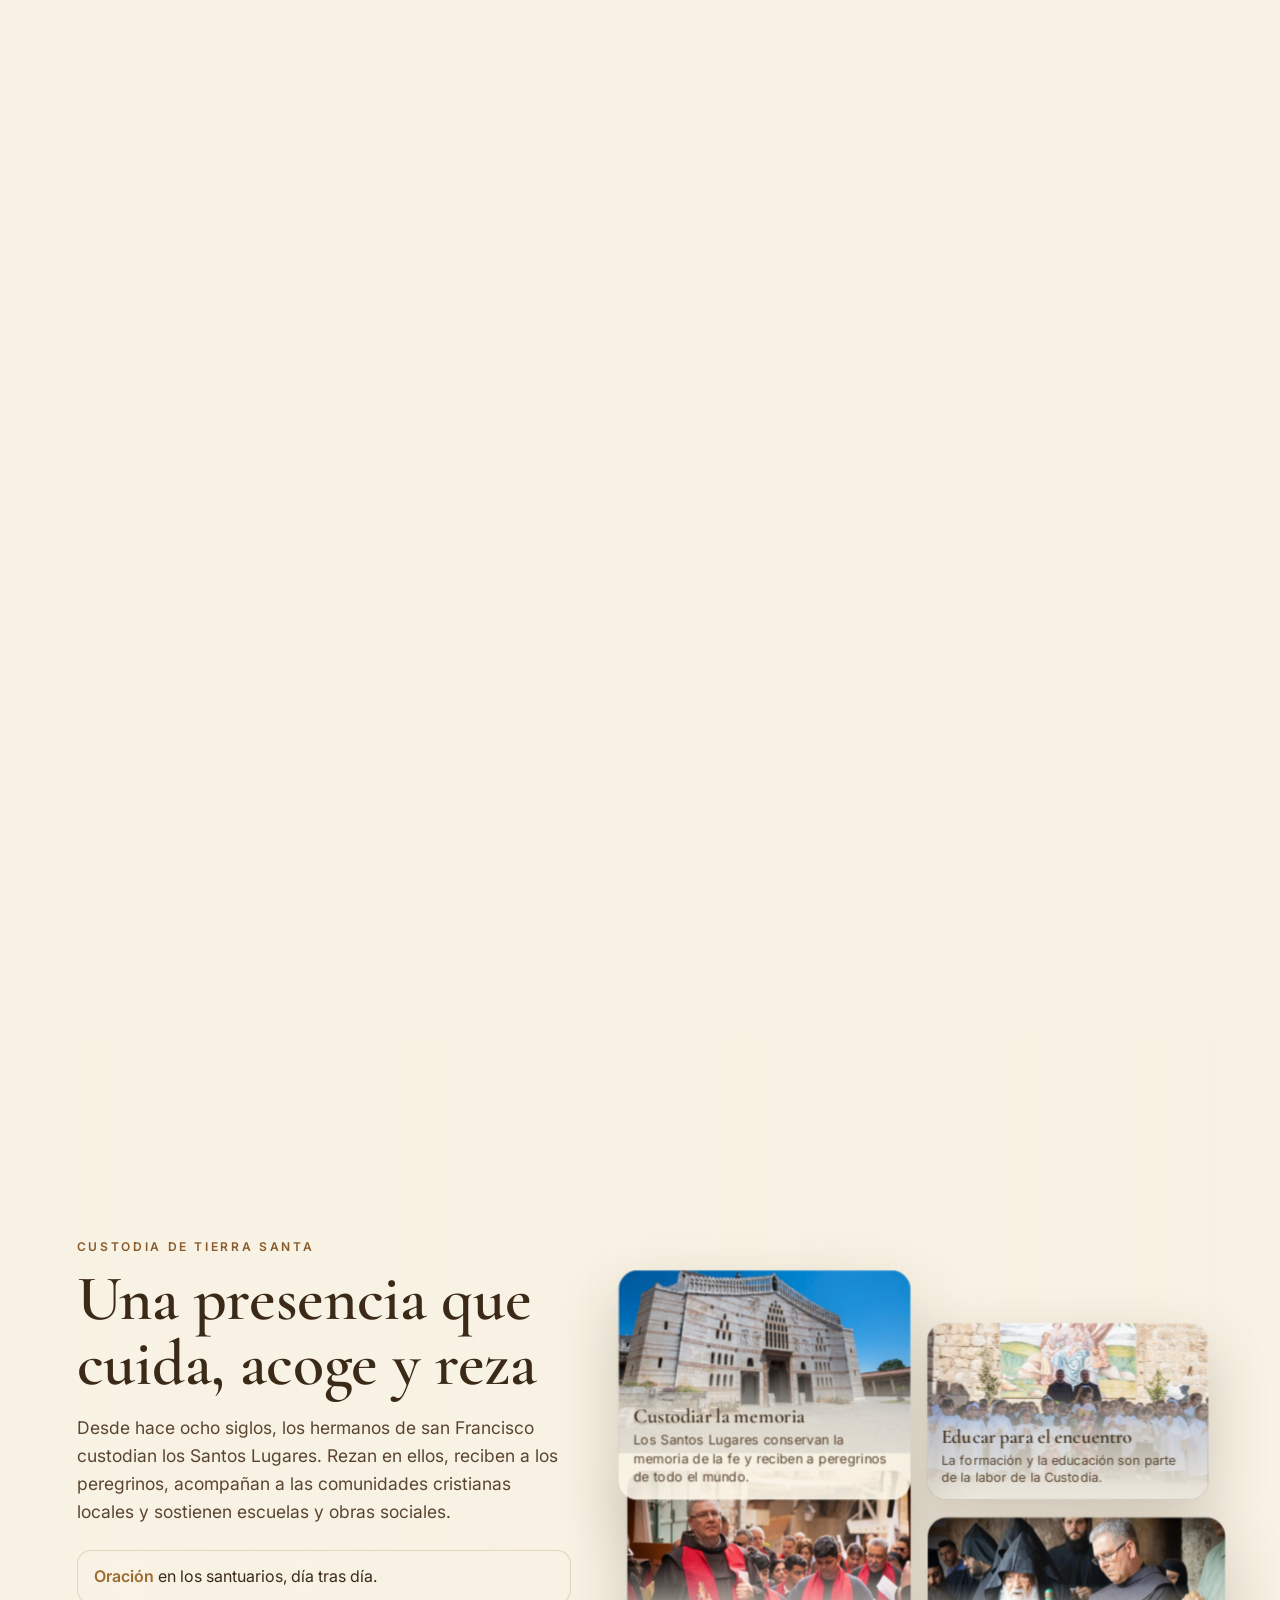
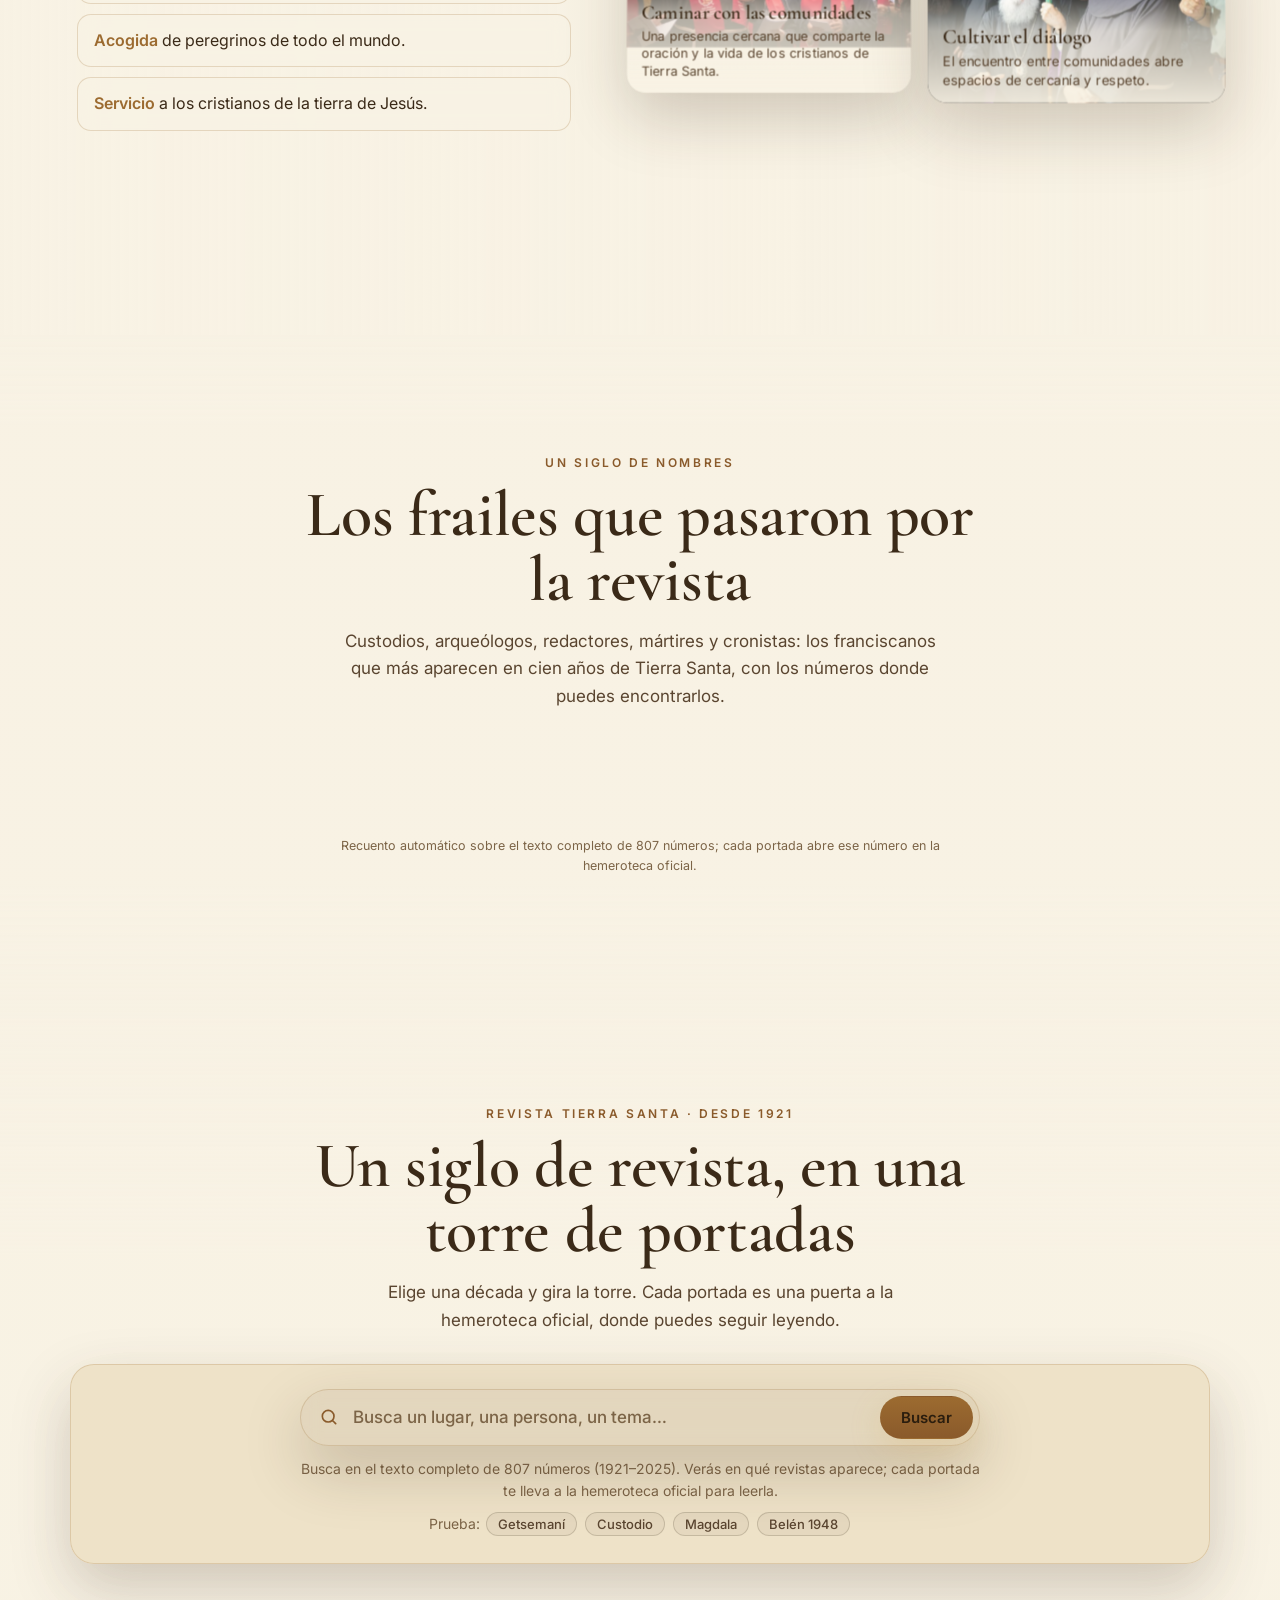
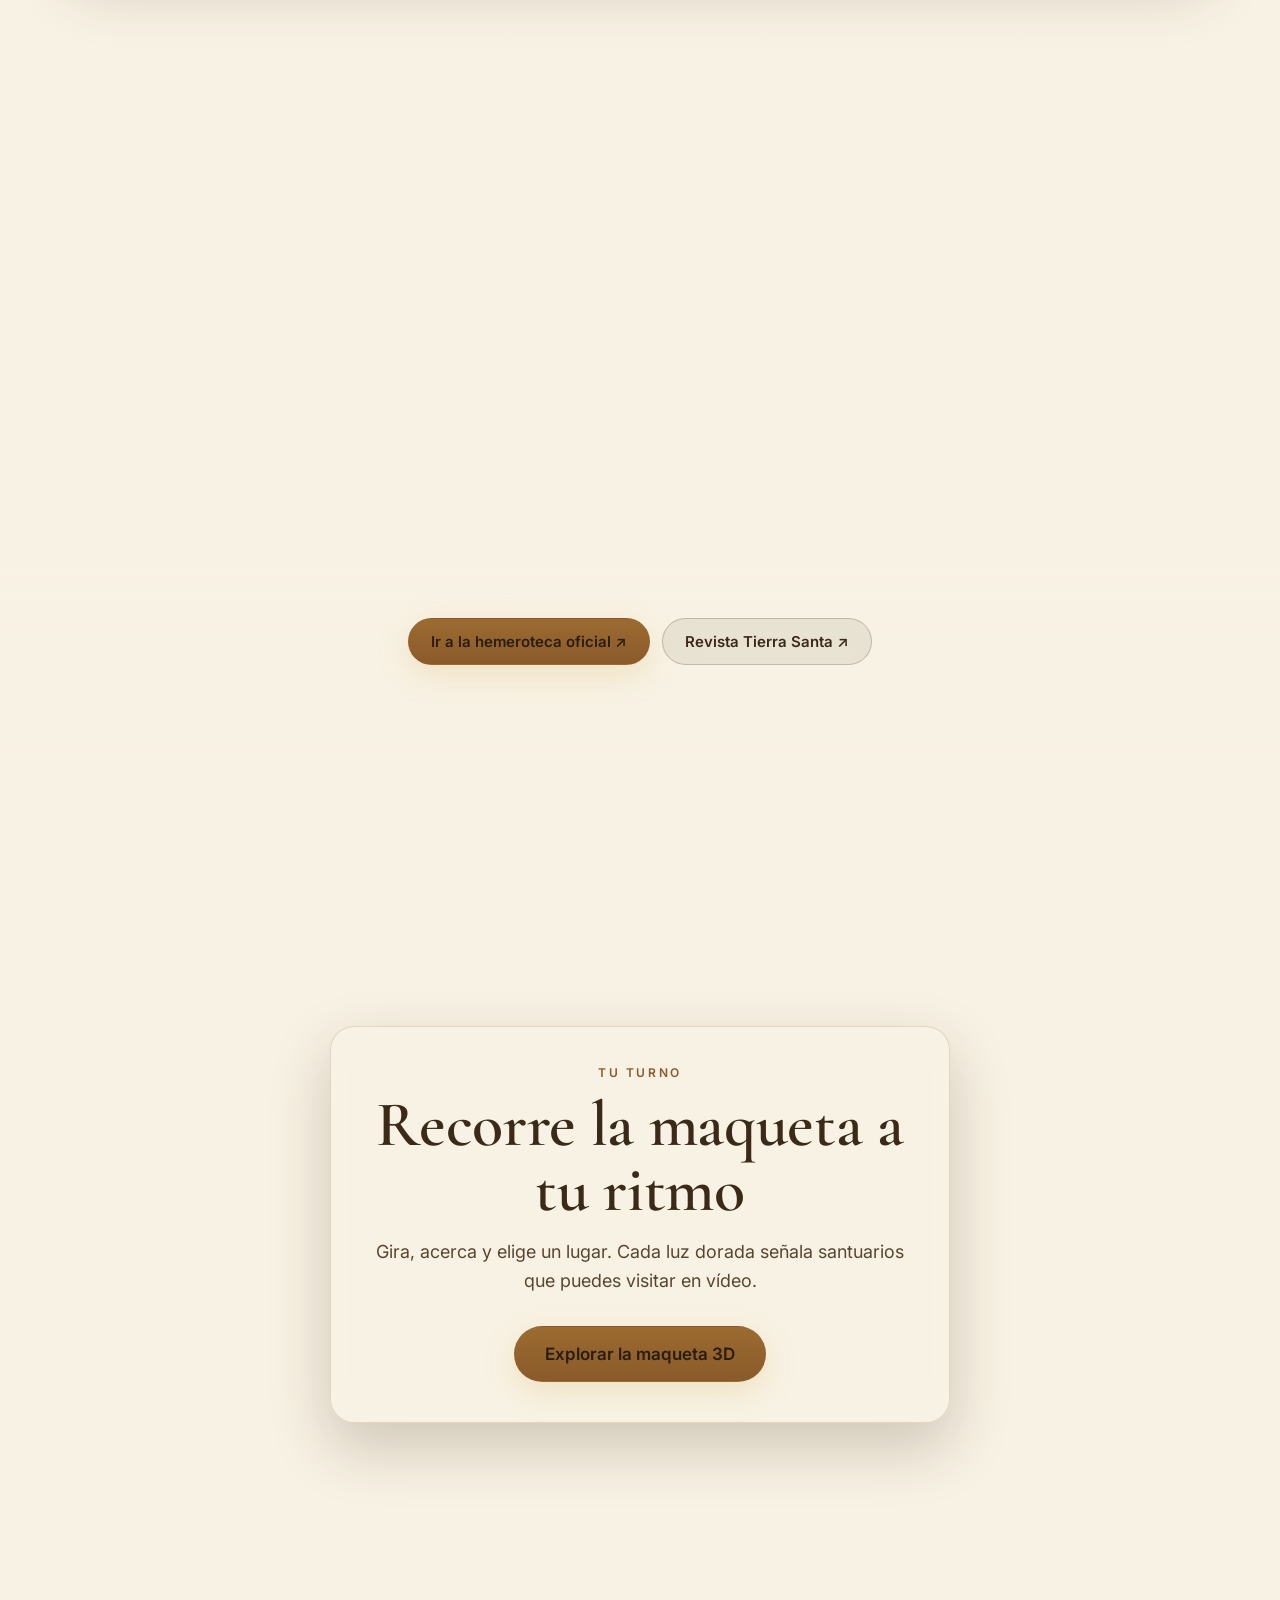
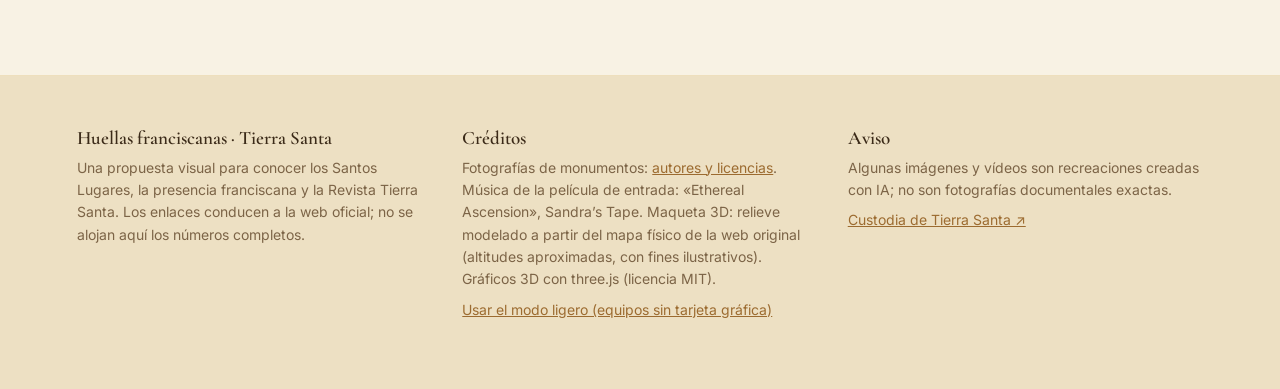
==== commit 9c55c97c: "Add files via upload" ====
--- a/index.html
+++ b/index.html
@@ -5,13 +5,13 @@
 <meta name="viewport" content="width=device-width,initial-scale=1,viewport-fit=cover">
 <title>Huellas franciscanas · Tierra Santa en 3D</title>
 <meta name="description" content="Un viaje en 3D por Tierra Santa: la maqueta en relieve, veintiocho santuarios en vídeo, ocho siglos de presencia franciscana y un siglo de Revista Tierra Santa.">
-<meta name="theme-color" content="#140f0b">
+<meta name="theme-color" content="#F8F2E4">
 <meta name="robots" content="noindex,nofollow">
 <link rel="icon" href="data:image/svg+xml,%3Csvg xmlns='http://www.w3.org/2000/svg' viewBox='0 0 64 64'%3E%3Crect width='64' height='64' rx='14' fill='%23140f0b'/%3E%3Cpath d='M32 14v38M19 24h26' stroke='%23d9b26a' stroke-width='7' stroke-linecap='round'/%3E%3C/svg%3E">
 <link rel="preconnect" href="https://fonts.googleapis.com">
 <link rel="preconnect" href="https://fonts.gstatic.com" crossorigin>
 <link href="https://fonts.googleapis.com/css2?family=Cormorant+Garamond:ital,wght@0,500;0,600;0,700;1,500;1,600&family=Inter:wght@400;500;600;700&display=swap" rel="stylesheet">
-<link rel="stylesheet" href="estilo.css?v=17">
+<link rel="stylesheet" href="estilo.css?v=18">
 <script type="importmap">{"imports":{"three":"./three.module.min.js"}}</script>
 </head>
 <body>
@@ -29,11 +29,46 @@
 <div id="velo" aria-hidden="true"></div>
 <div id="etiquetas" aria-label="Lugares en la maqueta"></div>
 
+<div id="portal" aria-label="Tres webs sobre Tierra Santa" hidden>
+  <div class="portal-cab">
+    <div class="portal-eyebrow">Custodia Franciscana de Tierra Santa</div>
+    <h1>Un mismo amor a los <em>Santos Lugares</em>,<br>contado de tres maneras</h1>
+  </div>
+  <nav class="portal-caminos">
+    <a class="portal-camino" href="https://revistatierrasanta.com/">
+      <span class="portal-tag">Revista</span>
+      <span class="portal-num">I.</span>
+      <h2>Revista Tierra Santa</h2>
+      <p>Más de cien años de crónicas desde los Santos Lugares, número a número, desde 1921 hasta hoy.</p>
+      <span class="portal-ir">Entrar <svg viewBox="0 0 24 24" aria-hidden="true"><path d="M5 12h14M13 6l6 6-6 6"/></svg></span>
+    </a>
+    <a class="portal-camino" href="https://fjpereirag.github.io/peregrinar-por-dentro/">
+      <span class="portal-tag">Oración</span>
+      <span class="portal-num">II.</span>
+      <h2>Peregrinar por dentro</h2>
+      <p>Un lugar santo al día, para rezar desde lo que vivimos: reflexión, oración y un mapa 3D que te lleva hasta allí.</p>
+      <span class="portal-ir">Entrar <svg viewBox="0 0 24 24" aria-hidden="true"><path d="M5 12h14M13 6l6 6-6 6"/></svg></span>
+    </a>
+    <button type="button" class="portal-camino portal-aqui" id="portalEntrar">
+      <span class="portal-tag">3D</span>
+      <span class="portal-num">III.</span>
+      <h2>Huellas franciscanas</h2>
+      <p>Un viaje visual por Tierra Santa: la maqueta 3D de la Custodia, los santuarios y los franciscanos.</p>
+      <span class="portal-ir">Entrar <svg viewBox="0 0 24 24" aria-hidden="true"><path d="M5 12h14M13 6l6 6-6 6"/></svg></span>
+    </button>
+  </nav>
+</div>
+
 <div id="carga" role="status" aria-live="polite">
   <div class="carga-in">
-    <svg viewBox="0 0 64 64" class="tau" aria-hidden="true"><path d="M32 12v40M17 22h30"/></svg>
-    <p>Preparando la maqueta de Tierra Santa…</p>
-    <div class="barra"><i></i></div>
+    <svg viewBox="0 0 120 120" class="carga-circulo" aria-hidden="true">
+      <circle class="carga-circulo-fondo" cx="60" cy="60" r="52"/>
+      <circle class="carga-circulo-barra" cx="60" cy="60" r="52"/>
+    </svg>
+    <div class="carga-texto">
+      <span class="carga-nombre">Tierra<br>Santa</span>
+      <span class="carga-pct">0%</span>
+    </div>
   </div>
 </div>
 
@@ -340,10 +375,10 @@
 <script>
 if (location.protocol === 'file:') {
   var c = document.querySelector('#carga .carga-in');
-  c.innerHTML = '<p style="font-size:20px;color:#f0d394;margin:0 0 12px">La web debe abrirse desde un servidor</p>' +
+  c.innerHTML = '<p style="font-size:20px;color:#8A5A2B;margin:0 0 12px">La web debe abrirse desde un servidor</p>' +
     '<p style="max-width:520px;line-height:1.6;margin:0 auto">El navegador no permite cargar la maqueta 3D con doble clic.<br>' +
-    'Abre PowerShell en esta carpeta y escribe <code style="color:#f0d394">py -m http.server 8000</code>,<br>' +
-    'después visita <a href="http://localhost:8000" style="color:#f0d394">http://localhost:8000</a>.<br>' +
+    'Abre PowerShell en esta carpeta y escribe <code style="color:#8A5A2B">py -m http.server 8000</code>,<br>' +
+    'después visita <a href="http://localhost:8000" style="color:#8A5A2B">http://localhost:8000</a>.<br>' +
     'Publicada en GitHub Pages funciona directamente.</p>';
 }
 </script>
@@ -352,7 +387,17 @@
 // Acceso con contraseña sencilla (cortina de privacidad, no seguridad real).
 const CLAVE = 'yhvold';
 const resumen = t => { let h = 5381; for (const c of t) h = ((h * 33) ^ c.charCodeAt(0)) >>> 0; return h.toString(36); };
-const abrir = () => { document.getElementById('candado').remove(); import('./app.js?v=17'); };
+const abrir = () => {
+  document.getElementById('candado').remove();
+  const portal = document.getElementById('portal');
+  portal.hidden = false;
+  document.body.classList.add('portal-abierto');
+  portal.querySelector('#portalEntrar').onclick = () => {
+    portal.classList.add('portal-oculto');
+    document.body.classList.remove('portal-abierto');
+  };
+  import('./app.js?v=18');
+};
 let dentro = false; try { dentro = localStorage.getItem('hf-acceso') === CLAVE; } catch {}
 if (dentro) abrir();
 else {
--- a/estilo.css
+++ b/estilo.css
@@ -1,15 +1,21 @@
 /* Huellas franciscanas · Tierra Santa en 3D */
+/* Paleta alineada con los tokens "Pastoral" compartidos con Revista Tierra Santa
+   (portal.html) y Peregrinar por dentro: mismo negro, mismo oro, mismo marfil.
+   Solo se tocan los valores de noche, oro y marfil; el resto de tonos
+   secundarios (tierra, marfil-2, gris, olivo, terracota) y la tipografia sans
+   se mantienen tal cual, por ser propios de esta web y no del portal compartido. */
 :root{
-  --noche:#140f0b; --noche-2:#1d1610; --tierra:#2a2018;
-  --oro:#d9b26a; --oro-2:#f0d394; --oro-3:#a9803f;
-  --marfil:#f4ead8; --marfil-2:#d8cab2; --gris:#a89a86;
-  --olivo:#8f9b62; --terracota:#c0764a;
-  --vidrio:rgba(29,22,16,.62); --vidrio-borde:rgba(240,211,148,.18);
-  --sombra:0 24px 60px rgba(0,0,0,.45);
+  --noche:#F8F2E4; --noche-2:#EDE0C3; --tierra:#8A5A2B;
+  --oro:#8A5A2B; --oro-2:#9C6B30; --oro-3:#D9BF8C; --oro-fuerte:#C9A35B;
+  --tinta:#2A1D0E;
+  --marfil:#3B2A18; --marfil-2:#5A4530; --gris:#7C6447;
+  --olivo:#6f7a4a; --terracota:#9c5a37;
+  --vidrio:rgba(248,242,228,.78); --vidrio-borde:rgba(154,106,48,.22);
+  --sombra:0 24px 60px rgba(59,42,24,.22);
   --serif:'Cormorant Garamond',Georgia,'Times New Roman',serif;
   --sans:'Inter',system-ui,-apple-system,'Segoe UI',Roboto,Arial,sans-serif;
   --r:18px;
-  color-scheme:dark;
+  color-scheme:light;
 }
 *{box-sizing:border-box}
 html{scroll-behavior:smooth;-webkit-text-size-adjust:100%}
@@ -23,24 +29,22 @@
 
 /* ---------- lienzo 3D ---------- */
 #escena{position:fixed;inset:0;width:100vw;height:100vh;height:100lvh;z-index:0;display:block;
-  background:radial-gradient(120% 90% at 50% 0%,#3a2a1b 0%,#1d1610 45%,#0d0907 100%)}
-#velo{position:fixed;inset:0;z-index:1;pointer-events:none;
-  background:linear-gradient(90deg,rgba(13,9,7,.55) 0%,rgba(13,9,7,0) 46%),linear-gradient(0deg,rgba(13,9,7,.55),rgba(13,9,7,0) 30%);
-  transition:opacity .8s}
+  background:radial-gradient(120% 90% at 50% 0%,#3a2a1b 0%,#1d1610 45%,#EDE0C3 100%)}
+#velo{position:fixed;inset:0;z-index:1;pointer-events:none;background:none;transition:opacity .8s}
 body.explorando #velo{opacity:.25}
 #etiquetas{position:fixed;inset:0;z-index:2;pointer-events:none;overflow:hidden}
 .pin{position:absolute;left:0;top:0;width:0;height:0;pointer-events:none;border:0;background:none;padding:0;color:var(--marfil);transition:opacity .4s;will-change:transform;--dx:0px;--dy:0px;--largo:16px;--ang:-1.5708rad}
 .pin b{position:absolute;left:0;top:0;transform:translate(calc(-50% + var(--dx)),calc(-100% - 16px + var(--dy)));pointer-events:auto;cursor:pointer;
-  font:600 13px/1.1 var(--sans);letter-spacing:.02em;padding:7px 11px 7px 12px;border-radius:999px;background:rgba(20,15,11,.8);border:1px solid rgba(240,211,148,.4);
+  font:600 13px/1.1 var(--sans);letter-spacing:.02em;padding:7px 11px 7px 12px;border-radius:999px;background:rgba(237,224,195,.8);border:1px solid rgba(240,211,148,.4);
   backdrop-filter:blur(6px);-webkit-backdrop-filter:blur(6px);white-space:nowrap;display:flex;align-items:center;gap:7px;box-shadow:0 6px 18px rgba(0,0,0,.35);transition:background .2s,color .2s}
-.pin b i{font-style:normal;display:grid;place-items:center;min-width:20px;height:20px;padding:0 5px;border-radius:999px;background:var(--oro);color:var(--noche);font-size:11px;font-weight:700}
+.pin b i{font-style:normal;display:grid;place-items:center;min-width:20px;height:20px;padding:0 5px;border-radius:999px;background:var(--oro-fuerte);color:var(--tinta);font-size:11px;font-weight:700}
 .pin .hilo{position:absolute;left:0;top:0;width:var(--largo);height:1px;transform-origin:0 0;transform:rotate(var(--ang));background:linear-gradient(90deg,rgba(240,211,148,.9),rgba(240,211,148,.35))}
 .pin .punto{position:absolute;left:-3px;top:-3px;width:6px;height:6px;border-radius:50%;background:var(--oro-2);box-shadow:0 0 10px var(--oro)}
-.pin:hover b,.pin.activo b{background:var(--oro);color:var(--noche)}
-.pin:hover b i,.pin.activo b i{background:var(--noche);color:var(--oro-2)}
+.pin:hover b,.pin.activo b{background:var(--oro-fuerte);color:var(--tinta)}
+.pin:hover b i,.pin.activo b i{background:var(--tinta);color:var(--oro-2)}
 .pin.lejos{opacity:0}
 .pin.lejos b{pointer-events:none}
-.pin.menor b{transform:translate(-50%,calc(-100% - 6px));font-size:11px;font-weight:500;padding:4px 8px;background:rgba(20,15,11,.55);border-color:rgba(240,211,148,.18);color:var(--marfil-2);pointer-events:none;cursor:default}
+.pin.menor b{transform:translate(-50%,calc(-100% - 6px));font-size:11px;font-weight:500;padding:4px 8px;background:rgba(237,224,195,.55);border-color:rgba(240,211,148,.18);color:var(--marfil-2);pointer-events:none;cursor:default}
 body:not(.explorando) .pin b{pointer-events:none}
 body:not(.explorando) .pin.menor{opacity:0}
 body:not(.explorando) .pin.grupo{opacity:0}
@@ -48,8 +52,8 @@
 body.explorando .pin.ruta{opacity:0}
 .pin.ruta{text-decoration:none}
 .pin.ruta b i{margin-right:0;min-width:20px}
-.pin.ruta.activo b{background:var(--oro);color:var(--noche);box-shadow:0 0 0 4px rgba(217,178,106,.25),0 6px 18px rgba(0,0,0,.35)}
-.pin.ruta.activo b i{background:var(--noche);color:var(--oro-2)}
+.pin.ruta.activo b{background:var(--oro-fuerte);color:var(--tinta);box-shadow:0 0 0 4px rgba(217,178,106,.25),0 6px 18px rgba(0,0,0,.35)}
+.pin.ruta.activo b i{background:var(--tinta);color:var(--oro-2)}
 .n-movil{display:none}
 .leer-mas{display:none}
 body.oculta-etiquetas .pin{opacity:0!important}
@@ -57,16 +61,58 @@
 /* ---------- carga ---------- */
 #carga{position:fixed;inset:0;z-index:100;display:grid;place-items:center;background:var(--noche);transition:opacity .9s,visibility .9s}
 #carga.listo{opacity:0;visibility:hidden}
-.carga-in{text-align:center;color:var(--marfil-2);font:500 15px var(--sans)}
-.tau{width:54px;height:54px;color:var(--oro);stroke-width:5;margin:0 auto 14px;animation:latido 1.8s ease-in-out infinite}
-@keyframes latido{50%{opacity:.45;transform:scale(.94)}}
-.barra{width:220px;height:3px;border-radius:3px;background:rgba(255,255,255,.1);margin:16px auto 0;overflow:hidden}
-.barra i{display:block;height:100%;width:0;background:linear-gradient(90deg,var(--oro-3),var(--oro-2));transition:width .3s}
+.carga-in{position:relative;display:inline-grid;place-items:center;text-align:center;color:var(--marfil-2);font:500 15px var(--sans);
+  animation:latido 2.4s ease-in-out infinite}
+@keyframes latido{50%{opacity:.78}}
+.carga-circulo{width:148px;height:148px;transform:rotate(-90deg)}
+.carga-circulo-fondo{fill:none;stroke:rgba(59,42,24,.14);stroke-width:4}
+.carga-circulo-barra{fill:none;stroke:var(--oro);stroke-width:4;stroke-linecap:round;
+  stroke-dasharray:326.7;stroke-dashoffset:326.7;transition:stroke-dashoffset .25s ease-out}
+.carga-texto{position:absolute;inset:0;display:grid;place-items:center;gap:4px;text-align:center}
+.carga-nombre{font:500 13px/1.25 var(--sans);letter-spacing:.14em;text-transform:uppercase;color:var(--marfil-2)}
+.carga-pct{font:600 22px var(--sans);color:var(--oro);letter-spacing:.02em}
+
+/* ---------- portal de entrada: tres caminos ---------- */
+#portal{position:fixed;inset:0;z-index:200;display:flex;flex-direction:column;justify-content:flex-end;gap:26px;
+  padding:clamp(20px,4vw,56px);overflow:auto;
+  background:linear-gradient(180deg,rgba(248,242,228,.38) 0%,rgba(248,242,228,.3) 42%,rgba(248,242,228,.8) 72%,rgba(248,242,228,.97) 100%);
+  opacity:1;visibility:visible;transition:opacity .6s ease,visibility .6s}
+#portal.portal-oculto{opacity:0;visibility:hidden;pointer-events:none}
+/* mientras el portal está abierto, solo se ve la maqueta 3D detrás: se oculta el resto del contenido de Huellas franciscanas */
+body.portal-abierto main,
+body.portal-abierto .cabecera,
+body.portal-abierto .cifras,
+body.portal-abierto #pasos,
+body.portal-abierto #etiquetas,
+body.portal-abierto .aviso-modo{visibility:hidden}
+.portal-cab{max-width:760px;text-align:left}
+.portal-eyebrow{font:600 11px var(--sans);letter-spacing:.2em;text-transform:uppercase;color:var(--oro-2);margin-bottom:10px}
+.portal-cab h1{margin:0;font:500 clamp(28px,4.4vw,46px)/1.12 var(--serif);color:var(--marfil);text-wrap:balance}
+.portal-cab h1 em{font-style:italic;color:var(--oro-2)}
+.portal-caminos{display:grid;grid-template-columns:repeat(3,1fr);gap:16px;max-width:1180px}
+.portal-camino{position:relative;display:flex;flex-direction:column;gap:9px;text-align:left;padding:20px 20px 18px;
+  background:rgba(237,224,195,.72);border:1px solid var(--vidrio-borde);border-radius:var(--r);
+  backdrop-filter:blur(10px);-webkit-backdrop-filter:blur(10px);color:inherit;text-decoration:none;font:inherit;
+  box-shadow:0 20px 44px rgba(0,0,0,.4);transition:transform .3s ease,border-color .3s ease,background .3s ease}
+.portal-camino:hover{transform:translateY(-5px);border-color:var(--oro);background:rgba(237,224,195,.88)}
+.portal-tag{position:absolute;top:16px;right:16px;font:600 10px var(--sans);letter-spacing:.1em;text-transform:uppercase;
+  color:var(--marfil-2);border:1px solid var(--vidrio-borde);border-radius:999px;padding:4px 10px}
+.portal-num{font:500 14px var(--serif);color:var(--oro-2);letter-spacing:.06em}
+.portal-camino h2{margin:0;font:500 22px var(--serif);color:var(--marfil)}
+.portal-camino p{margin:0;font:400 13px/1.5 var(--sans);color:var(--marfil-2)}
+.portal-ir{margin-top:4px;display:inline-flex;align-items:center;gap:7px;font:600 12px var(--sans);
+  letter-spacing:.08em;text-transform:uppercase;color:var(--marfil)}
+.portal-ir svg{width:14px;height:14px;fill:none;stroke:currentColor;stroke-width:2;transition:transform .25s ease}
+.portal-camino:hover .portal-ir svg{transform:translateX(3px)}
+@media (max-width:860px){
+  .portal-caminos{grid-template-columns:1fr}
+  #portal{justify-content:center}
+}
 
 /* ---------- cabecera ---------- */
 .cabecera{position:fixed;top:0;left:0;right:0;z-index:20;display:flex;align-items:center;gap:20px;padding:14px clamp(16px,3vw,36px);
   transition:background .4s,backdrop-filter .4s,padding .4s}
-.cabecera.solida{background:rgba(20,15,11,.72);backdrop-filter:blur(14px);-webkit-backdrop-filter:blur(14px);padding-top:10px;padding-bottom:10px;border-bottom:1px solid rgba(240,211,148,.1)}
+.cabecera.solida{background:rgba(237,224,195,.72);backdrop-filter:blur(14px);-webkit-backdrop-filter:blur(14px);padding-top:10px;padding-bottom:10px;border-bottom:1px solid rgba(240,211,148,.1)}
 .marca{display:flex;align-items:center;gap:11px;color:var(--marfil);text-decoration:none;flex:none}
 .marca-ic{width:38px;height:38px;color:var(--oro);stroke-width:2.4}
 .marca-ic circle{stroke-width:1.4;opacity:.6}
@@ -79,7 +125,7 @@
 .btn-explorar{display:flex;align-items:center;gap:8px;border:1px solid rgba(240,211,148,.45);background:rgba(217,178,106,.12);color:var(--oro-2);
   padding:9px 15px;border-radius:999px;font:600 14px var(--sans);transition:background .2s,color .2s;flex:none}
 .btn-explorar svg{width:18px;height:18px}
-.btn-explorar:hover{background:var(--oro);color:var(--noche)}
+.btn-explorar:hover{background:var(--oro-fuerte);color:var(--tinta)}
 body.explorando .cabecera .menu,body.explorando .cabecera .btn-explorar,body.explorando .cabecera .btn-menu{display:none}
 
 /* ---------- comunes ---------- */
@@ -93,13 +139,13 @@
 .btn svg{width:16px;height:16px;fill:currentColor;stroke:none}
 .btn.oro{background:linear-gradient(180deg,var(--oro-2),var(--oro));color:#2a1d0e;box-shadow:0 10px 30px rgba(217,178,106,.28)}
 .btn.oro:hover{transform:translateY(-2px);box-shadow:0 14px 34px rgba(217,178,106,.4)}
-.btn.vidrio{background:rgba(244,234,216,.08);border-color:rgba(244,234,216,.22);color:var(--marfil);backdrop-filter:blur(8px);-webkit-backdrop-filter:blur(8px)}
-.btn.vidrio:hover{background:rgba(244,234,216,.16)}
+.btn.vidrio{background:rgba(59,42,24,.08);border-color:rgba(59,42,24,.22);color:var(--marfil);backdrop-filter:blur(8px);-webkit-backdrop-filter:blur(8px)}
+.btn.vidrio:hover{background:rgba(59,42,24,.16)}
 .btn.grande{padding:17px 30px;font-size:17px}
 .btn:disabled{opacity:.4;cursor:default;transform:none}
-.redondo{width:46px;height:46px;border-radius:50%;display:grid;place-items:center;background:rgba(244,234,216,.08);border:1px solid rgba(244,234,216,.22);color:var(--marfil);transition:background .2s;flex:none}
+.redondo{width:46px;height:46px;border-radius:50%;display:grid;place-items:center;background:rgba(59,42,24,.08);border:1px solid rgba(59,42,24,.22);color:var(--marfil);transition:background .2s;flex:none}
 .redondo svg{width:20px;height:20px}
-.redondo:hover{background:rgba(244,234,216,.18)}
+.redondo:hover{background:rgba(59,42,24,.18)}
 .acciones{display:flex;flex-wrap:wrap;gap:12px;margin-top:30px}
 .acciones.centro{justify-content:center}
 .titular{max-width:720px;margin:0 auto;text-align:center;padding:0 16px}
@@ -111,11 +157,11 @@
 .escena{position:relative;min-height:100vh;min-height:100svh}
 .portada{display:flex;align-items:center;padding:120px clamp(16px,6vw,96px) 140px}
 .portada-in{max-width:640px}
-.portada h1{font-size:clamp(62px,10vw,140px);font-weight:600;line-height:.9;text-shadow:0 8px 40px rgba(0,0,0,.5)}
+.portada h1{font-size:clamp(62px,10vw,140px);font-weight:600;line-height:.9;text-shadow:0 8px 34px rgba(248,242,228,.85),0 2px 6px rgba(248,242,228,.9)}
 .portada h1 em{font-style:italic;color:var(--oro-2);font-weight:500}
-.lema{font:italic 500 clamp(21px,2.2vw,27px)/1.35 var(--serif);color:var(--marfil);margin:26px 0 0;max-width:520px;text-shadow:0 2px 20px rgba(0,0,0,.6)}
+.lema{font:italic 500 clamp(21px,2.2vw,27px)/1.35 var(--serif);color:var(--marfil);margin:26px 0 0;max-width:520px;text-shadow:0 2px 16px rgba(248,242,228,.85)}
 .desliza{position:absolute;left:50%;bottom:34px;transform:translateX(-50%);display:flex;flex-direction:column;align-items:center;gap:10px;font:500 12px var(--sans);letter-spacing:.14em;text-transform:uppercase;color:var(--marfil-2)}
-.desliza span{width:22px;height:36px;border:1.5px solid rgba(244,234,216,.5);border-radius:12px;position:relative}
+.desliza span{width:22px;height:36px;border:1.5px solid rgba(59,42,24,.5);border-radius:12px;position:relative}
 .desliza span::after{content:"";position:absolute;left:50%;top:7px;width:3px;height:7px;border-radius:2px;background:var(--oro-2);transform:translateX(-50%);animation:rueda 1.8s infinite}
 @keyframes rueda{0%{opacity:0;transform:translate(-50%,0)}30%{opacity:1}100%{opacity:0;transform:translate(-50%,12px)}}
 .cifras{position:absolute;right:clamp(16px,4vw,56px);bottom:clamp(90px,14vh,140px);list-style:none;margin:0;padding:18px 22px;display:flex;flex-direction:column;gap:18px;text-align:right;
@@ -137,7 +183,7 @@
 .tarjeta-img{position:relative;aspect-ratio:16/9;overflow:hidden}
 .tarjeta-img img{width:100%;height:100%;object-fit:cover;transform:scale(1.08);transition:transform 6s ease}
 .tarjeta.visible .tarjeta-img img{transform:scale(1)}
-.tarjeta-img .num{position:absolute;left:18px;bottom:14px;font:600 64px/1 var(--serif);color:var(--marfil);text-shadow:0 4px 18px rgba(0,0,0,.6)}
+.tarjeta-img .num{position:absolute;left:18px;bottom:14px;font:600 64px/1 var(--serif);color:var(--marfil);text-shadow:0 4px 16px rgba(248,242,228,.9)}
 .tarjeta-sin-img{aspect-ratio:16/7;display:flex;align-items:flex-end;padding:18px;background:radial-gradient(circle at 70% 30%,rgba(110,150,170,.45),transparent 60%),linear-gradient(135deg,#2d3b37,#1b1a14)}
 .tarjeta-sin-img .num{position:static;font:600 64px/1 var(--serif)}
 .tarjeta-cuerpo{padding:24px 26px 26px}
@@ -148,23 +194,23 @@
 .tarjeta .franciscano{display:flex;gap:12px;padding:14px;border-radius:14px;background:rgba(217,178,106,.08);border:1px solid rgba(217,178,106,.18);font-size:14.5px;color:var(--marfil)}
 .tarjeta .franciscano svg{width:22px;height:22px;color:var(--oro);flex:none;stroke-width:2.6;margin-top:2px}
 .chips{display:flex;flex-wrap:wrap;gap:8px;margin-top:16px}
-.chip{display:inline-flex;align-items:center;gap:7px;padding:7px 12px 7px 8px;border-radius:999px;background:rgba(244,234,216,.07);border:1px solid rgba(244,234,216,.16);font:500 13px var(--sans);color:var(--marfil);transition:background .2s,border-color .2s}
+.chip{display:inline-flex;align-items:center;gap:7px;padding:7px 12px 7px 8px;border-radius:999px;background:rgba(59,42,24,.07);border:1px solid rgba(59,42,24,.16);font:500 13px var(--sans);color:var(--marfil);transition:background .2s,border-color .2s}
 .chip img{width:26px;height:26px;border-radius:50%;object-fit:cover}
 .chip:hover{background:rgba(217,178,106,.2);border-color:rgba(217,178,106,.5)}
 .parada.derecha{justify-content:flex-end}
 
 /* ---------- carrusel de santuarios ---------- */
-.santuarios{overflow:hidden;padding:130px 0 90px;display:flex;flex-direction:column;align-items:center;background:linear-gradient(180deg,rgba(13,9,7,0),rgba(13,9,7,.7) 22%,rgba(13,9,7,.7) 80%,rgba(13,9,7,0))}
+.santuarios{overflow:hidden;padding:130px 0 90px;display:flex;flex-direction:column;align-items:center;background:linear-gradient(180deg,rgba(248,242,228,0),rgba(248,242,228,.7) 22%,rgba(248,242,228,.7) 80%,rgba(248,242,228,0))}
 .carrusel{position:relative;width:100%;height:clamp(300px,42vw,440px);perspective:1400px;margin-top:40px;cursor:grab;touch-action:pan-y;user-select:none;-webkit-user-select:none}
 .carrusel:active{cursor:grabbing}
 .anillo{position:absolute;left:50%;top:50%;width:0;height:0;transform-style:preserve-3d}
 .poster{position:absolute;left:calc(var(--w)/-2);top:calc(var(--h)/-2);width:var(--w);height:var(--h);border-radius:18px;overflow:hidden;border:0;padding:0;background:#000;
   box-shadow:0 20px 50px rgba(0,0,0,.55);transition:filter .4s,box-shadow .4s;backface-visibility:hidden;-webkit-backface-visibility:hidden}
 .poster img{width:100%;height:100%;object-fit:cover}
-.poster::after{content:"";position:absolute;inset:0;background:linear-gradient(0deg,rgba(10,7,5,.85),rgba(10,7,5,0) 55%)}
+.poster::after{content:"";position:absolute;inset:0;background:linear-gradient(0deg,rgba(248,242,228,.92),rgba(248,242,228,0) 55%)}
 .poster span{position:absolute;left:16px;right:16px;bottom:14px;z-index:1;text-align:left;font:600 19px/1.15 var(--serif);color:var(--marfil)}
 .poster span small{display:block;font:600 10.5px var(--sans);letter-spacing:.16em;text-transform:uppercase;color:var(--oro);margin-bottom:4px}
-.poster .play{position:absolute;right:14px;top:14px;z-index:1;width:42px;height:42px;border-radius:50%;background:rgba(244,234,216,.9);display:grid;place-items:center;color:var(--noche);opacity:0;transform:scale(.8);transition:.3s}
+.poster .play{position:absolute;right:14px;top:14px;z-index:1;width:42px;height:42px;border-radius:50%;background:rgba(244,234,216,.9);display:grid;place-items:center;color:var(--tinta);opacity:0;transform:scale(.8);transition:.3s}
 .poster .play svg{width:16px;height:16px;fill:currentColor;stroke:none;margin-left:2px}
 .poster.frente{box-shadow:0 30px 70px rgba(0,0,0,.6),0 0 0 2px var(--oro)}
 .poster.frente .play{opacity:1;transform:none}
@@ -173,13 +219,13 @@
 .carrusel-nombre{min-width:min(360px,60vw);text-align:center;font:600 24px/1.2 var(--serif)}
 .carrusel-nombre small{display:block;font:500 13px var(--sans);color:var(--marfil-2);margin-top:4px}
 .filtros{display:flex;flex-wrap:wrap;justify-content:center;gap:8px;margin-top:26px;padding:0 16px;max-width:900px}
-.filtros button{border:1px solid rgba(244,234,216,.18);background:rgba(244,234,216,.05);color:var(--marfil-2);padding:7px 14px;border-radius:999px;font:500 13px var(--sans);transition:.2s}
-.filtros button[aria-selected="true"]{background:var(--oro);border-color:var(--oro);color:var(--noche)}
+.filtros button{border:1px solid rgba(59,42,24,.18);background:rgba(59,42,24,.05);color:var(--marfil-2);padding:7px 14px;border-radius:999px;font:500 13px var(--sans);transition:.2s}
+.filtros button[aria-selected="true"]{background:var(--oro-fuerte);border-color:var(--oro-fuerte);color:var(--tinta)}
 
 /* ---------- historia: túnel 3D ---------- */
 .historia{position:relative;height:520vh}
 .historia-pegajosa{position:sticky;top:0;height:100vh;height:100svh;overflow:hidden;display:flex;flex-direction:column;align-items:center;padding-top:96px;
-  background:radial-gradient(80% 70% at 50% 60%,rgba(29,22,16,.9),rgba(13,9,7,.98))}
+  background:radial-gradient(80% 70% at 50% 60%,rgba(29,22,16,.9),rgba(248,242,228,.98))}
 .historia .titular{position:relative;z-index:2}
 @media (max-height:760px){.historia .titular p:not(.antetitulo){display:none}}
 .historia .titular h2{font-size:clamp(34px,4.4vw,56px)}
@@ -188,16 +234,16 @@
 .tunel{position:absolute;inset:0;z-index:1;perspective:900px;perspective-origin:50% 62%;pointer-events:none}
 .etapa3d{position:absolute;left:50%;top:62%;width:min(700px,86vw);aspect-ratio:16/9;margin-left:calc(min(700px,86vw)/-2);transform-style:preserve-3d;will-change:transform,opacity}
 .etapa3d img{width:100%;height:100%;object-fit:cover;border-radius:20px;box-shadow:0 30px 80px rgba(0,0,0,.6)}
-.etapa3d .rotulo{position:absolute;left:24px;bottom:20px;right:24px;text-shadow:0 2px 16px rgba(0,0,0,.8)}
+.etapa3d .rotulo{position:absolute;left:24px;bottom:20px;right:24px;text-shadow:0 2px 14px rgba(248,242,228,.9)}
 .etapa3d .rotulo small{font:600 12px var(--sans);letter-spacing:.18em;text-transform:uppercase;color:var(--oro-2)}
 .etapa3d .rotulo b{display:block;font:600 clamp(26px,3.4vw,44px)/1.05 var(--serif);margin-top:6px}
-.regla{position:absolute;left:50%;bottom:54px;transform:translateX(-50%);z-index:3;display:flex;gap:6px;list-style:none;margin:0;padding:6px;border-radius:999px;background:rgba(20,15,11,.7);border:1px solid var(--vidrio-borde);backdrop-filter:blur(10px);-webkit-backdrop-filter:blur(10px);max-width:calc(100vw - 32px);overflow-x:auto;scrollbar-width:none}
+.regla{position:absolute;left:50%;bottom:54px;transform:translateX(-50%);z-index:3;display:flex;gap:6px;list-style:none;margin:0;padding:6px;border-radius:999px;background:rgba(237,224,195,.7);border:1px solid var(--vidrio-borde);backdrop-filter:blur(10px);-webkit-backdrop-filter:blur(10px);max-width:calc(100vw - 32px);overflow-x:auto;scrollbar-width:none}
 .regla button{border:0;background:none;color:var(--marfil-2);font:500 12.5px var(--sans);padding:7px 12px;border-radius:999px;white-space:nowrap}
-.regla button.activo{background:var(--oro);color:var(--noche)}
+.regla button.activo{background:var(--oro-fuerte);color:var(--tinta)}
 .historia .aviso-ia{position:absolute;bottom:14px;left:0;right:0;z-index:3}
 
 /* ---------- presencia ---------- */
-.franciscanos{background:linear-gradient(90deg,rgba(13,9,7,.86),rgba(13,9,7,.55) 55%,rgba(13,9,7,.25));display:grid;grid-template-columns:minmax(0,1fr) minmax(0,1.15fr);gap:clamp(24px,5vw,80px);align-items:center;padding:120px clamp(16px,6vw,96px)}
+.franciscanos{background:linear-gradient(90deg,rgba(248,242,228,.86),rgba(248,242,228,.55) 55%,rgba(248,242,228,.25));display:grid;grid-template-columns:minmax(0,1fr) minmax(0,1.15fr);gap:clamp(24px,5vw,80px);align-items:center;padding:120px clamp(16px,6vw,96px)}
 .fr-texto p:not(.antetitulo){color:var(--marfil-2);font-size:17.5px;margin-top:18px}
 .fr-puntos{list-style:none;margin:24px 0 0;padding:0;display:grid;gap:10px}
 .fr-puntos li{padding:13px 16px;border-radius:14px;background:var(--vidrio);border:1px solid var(--vidrio-borde);backdrop-filter:blur(10px);-webkit-backdrop-filter:blur(10px)}
@@ -207,21 +253,21 @@
 .fr-mosaico figure:nth-child(2){margin-top:44px}
 .fr-mosaico figure:nth-child(3){margin-top:-44px}
 .fr-mosaico img{width:100%;aspect-ratio:16/10;object-fit:cover}
-.fr-mosaico figcaption{position:absolute;left:0;right:0;bottom:0;padding:40px 14px 12px;font:400 12.5px/1.4 var(--sans);color:var(--marfil-2);background:linear-gradient(0deg,rgba(10,7,5,.92),rgba(10,7,5,.6) 60%,transparent)}
+.fr-mosaico figcaption{position:absolute;left:0;right:0;bottom:0;padding:40px 14px 12px;font:400 12.5px/1.4 var(--sans);color:var(--marfil-2);background:linear-gradient(0deg,rgba(248,242,228,.95),rgba(248,242,228,.7) 60%,transparent)}
 .fr-mosaico figcaption span{display:block}
 .fr-mosaico figcaption b{display:block;font:600 19px/1.1 var(--serif);color:var(--marfil);margin-bottom:3px}
 
 /* ---------- revista: torre ---------- */
-.revista{overflow:hidden;padding:130px 0 110px;background:linear-gradient(180deg,rgba(13,9,7,0),rgba(13,9,7,.82) 20%,rgba(13,9,7,.82) 85%,rgba(13,9,7,.2))}
+.revista{overflow:hidden;padding:130px 0 110px;background:linear-gradient(180deg,rgba(248,242,228,0),rgba(248,242,228,.82) 20%,rgba(248,242,228,.82) 85%,rgba(248,242,228,.2))}
 .decadas{display:flex;flex-wrap:wrap;justify-content:center;gap:6px;margin:30px auto 0;padding:0 16px;max-width:980px}
-.decadas button{border:1px solid rgba(244,234,216,.18);background:rgba(244,234,216,.05);color:var(--marfil-2);padding:7px 13px;border-radius:999px;font:500 13px var(--sans);transition:.2s}
-.decadas button[aria-selected="true"]{background:var(--oro);border-color:var(--oro);color:var(--noche)}
+.decadas button{border:1px solid rgba(59,42,24,.18);background:rgba(59,42,24,.05);color:var(--marfil-2);padding:7px 13px;border-radius:999px;font:500 13px var(--sans);transition:.2s}
+.decadas button[aria-selected="true"]{background:var(--oro-fuerte);border-color:var(--oro-fuerte);color:var(--tinta)}
 .torre-marco{position:relative;height:clamp(420px,60vh,600px);perspective:1500px;perspective-origin:50% 40%;margin-top:20px;cursor:grab;touch-action:pan-y;user-select:none;-webkit-user-select:none;overflow:hidden}
 .torre{position:absolute;left:50%;top:34%;transform-style:preserve-3d}
-.portada-r{position:absolute;width:120px;height:166px;left:-60px;top:-83px;border-radius:6px;overflow:hidden;background:#2a2018;box-shadow:0 10px 30px rgba(0,0,0,.5);border:0;padding:0;backface-visibility:hidden;-webkit-backface-visibility:hidden;transition:filter .3s,outline-color .3s;outline:2px solid transparent}
+.portada-r{position:absolute;width:120px;height:166px;left:-60px;top:-83px;border-radius:6px;overflow:hidden;background:#EDE0C3;box-shadow:0 10px 30px rgba(0,0,0,.5);border:0;padding:0;backface-visibility:hidden;-webkit-backface-visibility:hidden;transition:filter .3s,outline-color .3s;outline:2px solid transparent}
 .portada-r img{width:100%;height:100%;object-fit:cover}
 .portada-r:hover{outline-color:var(--oro-2)}
-.portada-r::after{content:attr(data-n);position:absolute;left:6px;bottom:6px;font:700 10px var(--sans);background:rgba(20,15,11,.8);color:var(--oro-2);padding:2px 6px;border-radius:4px}
+.portada-r::after{content:attr(data-n);position:absolute;left:6px;bottom:6px;font:700 10px var(--sans);background:rgba(237,224,195,.8);color:var(--oro-2);padding:2px 6px;border-radius:4px}
 .torre-info{text-align:center;color:var(--marfil-2);min-height:26px;margin:8px 16px 0;font-size:15px}
 
 /* ---------- cierre y pie ---------- */
@@ -229,22 +275,22 @@
 .cierre-in{max-width:620px;padding:38px 36px 40px;background:var(--vidrio);border:1px solid var(--vidrio-borde);border-radius:24px;
   backdrop-filter:blur(18px) saturate(1.2);-webkit-backdrop-filter:blur(18px) saturate(1.2);box-shadow:var(--sombra)}
 .cierre p:not(.antetitulo){color:var(--marfil-2);font-size:18px;margin:16px 0 30px}
-.pie{position:relative;display:grid;grid-template-columns:repeat(3,minmax(0,1fr));gap:30px;padding:50px clamp(16px,6vw,96px) 60px;background:#0d0907;border-top:1px solid rgba(240,211,148,.12);font-size:14px;color:var(--gris)}
+.pie{position:relative;display:grid;grid-template-columns:repeat(3,minmax(0,1fr));gap:30px;padding:50px clamp(16px,6vw,96px) 60px;background:#EDE0C3;border-top:1px solid rgba(240,211,148,.12);font-size:14px;color:var(--gris)}
 .pie b{display:block;color:var(--marfil);font:600 19px var(--serif);margin-bottom:8px}
 .pie p{margin:0 0 8px}
 
 /* ---------- modo exploración ---------- */
 .explorar-ui{position:fixed;inset:0;z-index:15;pointer-events:none}
-.explorar-barra{position:absolute;left:50%;bottom:22px;transform:translateX(-50%);display:flex;align-items:center;gap:16px;padding:8px 8px 8px 8px;border-radius:999px;background:rgba(20,15,11,.75);border:1px solid var(--vidrio-borde);backdrop-filter:blur(12px);-webkit-backdrop-filter:blur(12px);pointer-events:auto;max-width:calc(100vw - 32px)}
+.explorar-barra{position:absolute;left:50%;bottom:22px;transform:translateX(-50%);display:flex;align-items:center;gap:16px;padding:8px 8px 8px 8px;border-radius:999px;background:rgba(237,224,195,.75);border:1px solid var(--vidrio-borde);backdrop-filter:blur(12px);-webkit-backdrop-filter:blur(12px);pointer-events:auto;max-width:calc(100vw - 32px)}
 .explorar-barra p{margin:0;font-size:13px;color:var(--marfil-2);white-space:nowrap}
 .explorar-barra .btn{padding:10px 16px;font-size:14px;white-space:nowrap}
-.panel-lugar{position:absolute;right:16px;top:84px;bottom:96px;width:min(390px,calc(100vw - 32px));overflow:auto;pointer-events:auto;background:rgba(20,15,11,.82);border:1px solid var(--vidrio-borde);border-radius:22px;padding:22px;backdrop-filter:blur(16px);-webkit-backdrop-filter:blur(16px);box-shadow:var(--sombra);animation:entra .5s cubic-bezier(.2,.8,.2,1)}
+.panel-lugar{position:absolute;right:16px;top:84px;bottom:96px;width:min(390px,calc(100vw - 32px));overflow:auto;pointer-events:auto;background:rgba(237,224,195,.82);border:1px solid var(--vidrio-borde);border-radius:22px;padding:22px;backdrop-filter:blur(16px);-webkit-backdrop-filter:blur(16px);box-shadow:var(--sombra);animation:entra .5s cubic-bezier(.2,.8,.2,1)}
 @keyframes entra{from{opacity:0;transform:translateX(30px)}}
 .panel-lugar h3{font-size:36px}
 .panel-lugar .cerrar{position:absolute;right:12px;top:12px}
 .panel-lugar>p{color:var(--marfil-2);font-size:14.5px}
 .lista-s{display:grid;gap:10px;margin-top:16px}
-.item-s{display:grid;grid-template-columns:96px 1fr;gap:12px;align-items:center;text-align:left;border:1px solid rgba(244,234,216,.12);background:rgba(244,234,216,.04);border-radius:14px;padding:8px;transition:.2s}
+.item-s{display:grid;grid-template-columns:96px 1fr;gap:12px;align-items:center;text-align:left;border:1px solid rgba(59,42,24,.12);background:rgba(59,42,24,.04);border-radius:14px;padding:8px;transition:.2s}
 .item-s:hover{background:rgba(217,178,106,.14);border-color:rgba(217,178,106,.4)}
 .item-s img{width:96px;aspect-ratio:16/10;object-fit:cover;border-radius:9px}
 .item-s b{font:600 17px/1.15 var(--serif);display:block}
@@ -252,12 +298,12 @@
 
 /* ---------- ventanas ---------- */
 .ventana{border:0;padding:0;background:transparent;color:var(--marfil);max-width:min(1100px,calc(100vw - 24px));width:100%;max-height:calc(100vh - 24px);max-height:calc(100dvh - 24px)}
-.ventana::backdrop{background:rgba(8,6,4,.78);backdrop-filter:blur(6px);-webkit-backdrop-filter:blur(6px)}
+.ventana::backdrop{background:rgba(248,242,228,.78);backdrop-filter:blur(6px);-webkit-backdrop-filter:blur(6px)}
 .ventana[open]{animation:aparece .45s cubic-bezier(.2,.8,.2,1)}
 @keyframes aparece{from{opacity:0;transform:translateY(24px) scale(.98)}}
 .ventana-in{position:relative;background:linear-gradient(160deg,#241b13,#16110c);border:1px solid var(--vidrio-borde);border-radius:24px;overflow:auto;max-height:calc(100vh - 24px);max-height:calc(100dvh - 24px);display:grid;grid-template-columns:minmax(0,1.35fr) minmax(0,1fr)}
-.cerrar{position:absolute;right:12px;top:12px;z-index:5;width:40px;height:40px;border-radius:50%;border:1px solid rgba(244,234,216,.25);background:rgba(20,15,11,.75);color:var(--marfil);font-size:24px;line-height:1;display:grid;place-items:center}
-.cerrar:hover{background:var(--oro);color:var(--noche)}
+.cerrar{position:absolute;right:12px;top:12px;z-index:5;width:40px;height:40px;border-radius:50%;border:1px solid rgba(59,42,24,.25);background:rgba(237,224,195,.75);color:var(--marfil);font-size:24px;line-height:1;display:grid;place-items:center}
+.cerrar:hover{background:var(--oro-fuerte);color:var(--tinta)}
 .v-video{background:#000;align-self:start;position:sticky;top:0}
 .v-video video{width:100%;display:block;aspect-ratio:16/9;background:#000}
 .v-cuerpo{padding:30px 28px 24px;overflow:auto}
@@ -271,18 +317,18 @@
 .v-revistas a{flex:none;width:62px;text-decoration:none;color:var(--marfil-2);font-size:10.5px;text-align:center}
 .v-revistas img{width:62px;height:86px;object-fit:cover;border-radius:4px;margin-bottom:4px}
 .v-enlaces{display:flex;flex-wrap:wrap;gap:10px;margin-top:14px;font-size:14px}
-.v-nav{display:flex;justify-content:space-between;gap:10px;margin-top:22px;padding-top:16px;border-top:1px solid rgba(244,234,216,.1)}
+.v-nav{display:flex;justify-content:space-between;gap:10px;margin-top:22px;padding-top:16px;border-top:1px solid rgba(59,42,24,.1)}
 .v-nav .btn{padding:9px 15px;font-size:13.5px}
 .pelicula .ventana-in{display:block;padding:0 0 12px;max-width:1100px}
 .pelicula video{width:100%;display:block;aspect-ratio:16/9;background:#000}
 
 /* ---------- responsive ---------- */
 @media (max-width:980px){
-  .cabecera{flex-wrap:wrap;row-gap:6px;background:rgba(20,15,11,.72);backdrop-filter:blur(14px);-webkit-backdrop-filter:blur(14px)}
+  .cabecera{flex-wrap:wrap;row-gap:6px;background:rgba(237,224,195,.72);backdrop-filter:blur(14px);-webkit-backdrop-filter:blur(14px)}
   .btn-explorar{margin-left:auto}
   .menu{order:3;width:100%;margin:0;overflow-x:auto;scrollbar-width:none;gap:2px;-webkit-overflow-scrolling:touch}
   .menu::-webkit-scrollbar{display:none}
-  .menu a{flex:none;font-size:13.5px;padding:6px 11px;background:rgba(244,234,216,.06)}
+  .menu a{flex:none;font-size:13.5px;padding:6px 11px;background:rgba(59,42,24,.06)}
   .portada{padding-top:130px}
   .franciscanos{grid-template-columns:1fr}
   .ventana-in{grid-template-columns:1fr}
@@ -295,9 +341,9 @@
   .marca-ic{width:32px;height:32px}
   .btn-explorar span{display:none}
   .btn-explorar{padding:9px}
-  #velo{background:linear-gradient(0deg,rgba(13,9,7,.8) 0%,rgba(13,9,7,0) 55%),linear-gradient(180deg,rgba(13,9,7,.5),rgba(13,9,7,0) 22%)}
+  #velo{background:none}
   .portada{align-items:flex-end;padding:100px 16px 150px}
-  .portada::before{content:"";position:absolute;inset:auto 0 0 0;height:78%;background:linear-gradient(0deg,rgba(13,9,7,.97) 30%,rgba(13,9,7,.75) 62%,rgba(13,9,7,0));pointer-events:none}
+  .portada::before{content:"";position:absolute;inset:auto 0 0 0;height:78%;background:linear-gradient(0deg,rgba(248,242,228,.97) 30%,rgba(248,242,228,.75) 62%,rgba(248,242,228,0));pointer-events:none}
   .portada-in{position:relative}
   .cifras{z-index:1}
   .portada h1{font-size:64px}
@@ -335,7 +381,7 @@
   .fr-mosaico figcaption span{display:none}
   .fr-mosaico figcaption{padding:30px 10px 9px}
   .fr-mosaico figcaption b{font-size:15px}
-  .franciscanos{background:rgba(13,9,7,.82)}
+  .franciscanos{background:rgba(248,242,228,.82)}
   .carrusel-nombre{font-size:20px;min-width:0;flex:1}
   .carrusel-ctl{width:100%;padding:0 16px}
   .fr-mosaico{gap:10px}
@@ -352,27 +398,28 @@
   .desliza span::after,.tau{animation:none}
 }
 
-/* ---------- acceso con contraseña ---------- */
-#candado{position:fixed;inset:0;z-index:300;display:grid;place-items:center;padding:16px;background:radial-gradient(120% 90% at 50% 0%,#3a2a1b 0%,#1d1610 45%,#0d0907 100%)}
+/* ---------- acceso con contraseña (se mantiene oscuro a propósito: no todo tiene que pasar a claro) ---------- */
+#candado{position:fixed;inset:0;z-index:300;display:grid;place-items:center;padding:16px;background:radial-gradient(120% 90% at 50% 0%,#241a10 0%,#140f0b 55%,#0B0A08 100%)}
 #candado[hidden]{display:none}
-.candado-caja{width:min(360px,100%);text-align:center;padding:34px 26px;border-radius:24px;background:var(--vidrio);border:1px solid var(--vidrio-borde);box-shadow:var(--sombra)}
-.candado-caja h1{font-size:34px;margin-bottom:6px}
-.candado-caja p{color:var(--marfil-2);margin:0 0 18px}
-.candado-caja input{width:100%;padding:13px 16px;border-radius:14px;border:1px solid rgba(240,211,148,.35);background:rgba(244,234,216,.06);color:var(--marfil);font:500 18px var(--sans);text-align:center;letter-spacing:.3em;margin-bottom:14px}
+.candado-caja{width:min(360px,100%);text-align:center;padding:34px 26px;border-radius:24px;color:#F2EBDD;background:rgba(20,15,11,.82);border:1px solid rgba(240,211,148,.22);box-shadow:0 24px 60px rgba(0,0,0,.5)}
+.candado-caja h1{font-size:34px;margin-bottom:6px;color:#F2EBDD}
+.candado-caja p{color:#d8cab2;margin:0 0 18px}
+.candado-caja input{width:100%;padding:13px 16px;border-radius:14px;border:1px solid rgba(240,211,148,.35);background:rgba(244,234,216,.06);color:#F2EBDD;font:500 18px var(--sans);text-align:center;letter-spacing:.3em;margin-bottom:14px}
+.candado-caja input::placeholder{color:#a89a86}
 .candado-caja .btn{width:100%;justify-content:center}
 .candado-caja .candado-error{color:#f0a48a;min-height:22px;margin:12px 0 0;font-size:14px}
 
 /* ---------- navegador de paradas ---------- */
-#pasos{position:fixed;left:50%;bottom:20px;z-index:12;display:flex;align-items:center;gap:4px;padding:6px;border-radius:999px;background:rgba(20,15,11,.82);border:1px solid var(--vidrio-borde);
+#pasos{position:fixed;left:50%;bottom:20px;z-index:12;display:flex;align-items:center;gap:4px;padding:6px;border-radius:999px;background:rgba(237,224,195,.82);border:1px solid var(--vidrio-borde);
   backdrop-filter:blur(12px);-webkit-backdrop-filter:blur(12px);box-shadow:var(--sombra);transform:translate(-50%,30px);opacity:0;pointer-events:none;transition:opacity .4s,transform .4s}
 body.en-recorrido:not(.explorando) #pasos{opacity:1;transform:translate(-50%,0);pointer-events:auto}
 #pasos button{border:0;background:none;color:var(--marfil-2);font:500 13px var(--sans);display:flex;align-items:center;gap:6px;padding:6px 10px 6px 6px;border-radius:999px;transition:.25s}
 #pasos .paso i{font-style:normal;display:grid;place-items:center;width:24px;height:24px;border-radius:50%;border:1px solid rgba(240,211,148,.45);font-size:12px;font-weight:700;color:var(--oro-2)}
 #pasos .paso.hecho i{background:rgba(217,178,106,.25)}
-#pasos .paso.activo{background:var(--oro);color:var(--noche)}
-#pasos .paso.activo i{background:var(--noche);border-color:var(--noche)}
+#pasos .paso.activo{background:var(--oro-fuerte);color:var(--tinta)}
+#pasos .paso.activo i{background:var(--tinta);border-color:var(--tinta)}
 #pasos .paso-flecha{font-size:22px;line-height:1;width:34px;height:34px;justify-content:center;padding:0;color:var(--oro-2)}
-#pasos .paso-flecha:hover{background:rgba(244,234,216,.1)}
+#pasos .paso-flecha:hover{background:rgba(59,42,24,.1)}
 @media (max-width:700px){
   #pasos{top:112px;bottom:auto;transform:translate(-50%,-20px);gap:2px;padding:4px;max-width:calc(100vw - 24px)}
   body.en-recorrido:not(.explorando) #pasos{transform:translate(-50%,0)}
@@ -426,18 +473,18 @@
 .v-revistas .spr{width:62px;height:86px;border-radius:4px;margin-bottom:4px}
 
 /* ---------- modo ligero (sin WebGL) ---------- */
-#plano{position:fixed;inset:0;z-index:0;overflow:hidden;background:radial-gradient(120% 90% at 50% 0%,#3a2a1b 0%,#1d1610 45%,#0d0907 100%);pointer-events:none}
+#plano{position:fixed;inset:0;z-index:0;overflow:hidden;background:radial-gradient(120% 90% at 50% 0%,#3a2a1b 0%,#1d1610 45%,#EDE0C3 100%);pointer-events:none}
 #plano .plano-in{position:absolute;left:0;top:0;width:1842px;height:2809px;transform-origin:0 0;will-change:transform;transition:transform 1.6s cubic-bezier(.2,.8,.2,1)}
 #plano img{display:block;width:100%;height:100%;max-width:none;filter:saturate(.9) brightness(.85)}
 .plano-pt{position:absolute;width:0;height:0;transform:scale(var(--inv,1));transform-origin:0 0;transition:transform 1.6s cubic-bezier(.2,.8,.2,1)}
-.plano-pt i{position:absolute;left:-15px;top:-15px;width:30px;height:30px;border-radius:50%;display:grid;place-items:center;font:700 14px var(--sans);font-style:normal;background:var(--oro);color:var(--noche);border:3px solid var(--noche);box-shadow:0 0 0 0 rgba(240,211,148,.6)}
-.plano-pt b{position:absolute;left:22px;top:-11px;white-space:nowrap;font:600 13px var(--sans);color:var(--marfil);background:rgba(20,15,11,.8);border:1px solid rgba(240,211,148,.35);padding:3px 9px;border-radius:999px}
+.plano-pt i{position:absolute;left:-15px;top:-15px;width:30px;height:30px;border-radius:50%;display:grid;place-items:center;font:700 14px var(--sans);font-style:normal;background:var(--oro-fuerte);color:var(--tinta);border:3px solid var(--tinta);box-shadow:0 0 0 0 rgba(240,211,148,.6)}
+.plano-pt b{position:absolute;left:22px;top:-11px;white-space:nowrap;font:600 13px var(--sans);color:var(--marfil);background:rgba(237,224,195,.8);border:1px solid rgba(240,211,148,.35);padding:3px 9px;border-radius:999px}
 .plano-pt.activo i{box-shadow:0 0 0 8px rgba(240,211,148,.25)}
 body.ligero .cifras{z-index:1}
-.aviso-modo{position:fixed;right:16px;bottom:16px;z-index:60;max-width:440px;display:flex;align-items:center;gap:12px;padding:14px 14px 14px 18px;border-radius:16px;background:rgba(20,15,11,.94);border:1px solid var(--vidrio-borde);box-shadow:var(--sombra);font-size:14px;color:var(--marfil-2);opacity:0;transform:translateY(12px);transition:opacity .4s,transform .4s}
+.aviso-modo{position:fixed;right:16px;bottom:16px;z-index:60;max-width:440px;display:flex;align-items:center;gap:12px;padding:14px 14px 14px 18px;border-radius:16px;background:rgba(237,224,195,.94);border:1px solid var(--vidrio-borde);box-shadow:var(--sombra);font-size:14px;color:var(--marfil-2);opacity:0;transform:translateY(12px);transition:opacity .4s,transform .4s}
 .aviso-modo.visible{opacity:1;transform:none}
 .aviso-modo .btn{padding:8px 14px;font-size:13px;flex:none}
-.aviso-modo .cerrar-aviso{flex:none;width:32px;height:32px;border-radius:50%;border:0;background:rgba(244,234,216,.08);color:var(--marfil);font-size:18px}
+.aviso-modo .cerrar-aviso{flex:none;width:32px;height:32px;border-radius:50%;border:0;background:rgba(59,42,24,.08);color:var(--marfil);font-size:18px}
 .enlace-modo{background:none;border:0;padding:0;color:var(--oro-2);text-decoration:underline;font:inherit;cursor:pointer}
 @media (max-width:700px){.aviso-modo{left:16px;right:16px;max-width:none;bottom:12px;flex-wrap:wrap}}
 @media (prefers-reduced-motion:reduce){#plano .plano-in,.plano-pt{transition:none}}
@@ -446,14 +493,14 @@
 
 /* ---------- Hace un siglo: revista de entonces frente a hoy ---------- */
 .siglo{margin:22px 0 4px;padding-top:4px;border-top:1px solid var(--vidrio-borde)}
-.siglo-cmp{position:relative;border-radius:14px;overflow:hidden;background:#0d0907;touch-action:pan-y;cursor:ew-resize;user-select:none;-webkit-user-select:none;box-shadow:0 10px 30px rgba(0,0,0,.35)}
+.siglo-cmp{position:relative;border-radius:14px;overflow:hidden;background:#EDE0C3;touch-action:pan-y;cursor:ew-resize;user-select:none;-webkit-user-select:none;box-shadow:0 10px 30px rgba(0,0,0,.35)}
 .siglo-cmp img{width:100%;height:auto;pointer-events:none;-webkit-user-drag:none}
 .siglo-antes{position:absolute;inset:0;clip-path:inset(0 calc(100% - var(--corte)) 0 0)}
 .siglo-antes img{width:100%;height:100%;object-fit:cover}
-.siglo-linea{position:absolute;top:0;bottom:0;left:var(--corte);width:2px;margin-left:-1px;background:var(--oro-2);box-shadow:0 0 0 1px rgba(13,9,7,.35)}
-.siglo-linea::after{content:'';position:absolute;top:50%;left:50%;width:34px;height:34px;margin:-17px 0 0 -17px;border-radius:50%;background:var(--oro) url("data:image/svg+xml,%3Csvg xmlns='http://www.w3.org/2000/svg' viewBox='0 0 24 24' fill='none' stroke='%23140f0b' stroke-width='2.4' stroke-linecap='round' stroke-linejoin='round'%3E%3Cpath d='M9 6l-6 6 6 6M15 6l6 6-6 6'/%3E%3C/svg%3E") center/18px no-repeat;border:2px solid var(--noche);transition:transform .15s ease}
+.siglo-linea{position:absolute;top:0;bottom:0;left:var(--corte);width:2px;margin-left:-1px;background:var(--oro-2);box-shadow:0 0 0 1px rgba(248,242,228,.35)}
+.siglo-linea::after{content:'';position:absolute;top:50%;left:50%;width:34px;height:34px;margin:-17px 0 0 -17px;border-radius:50%;background:var(--oro-fuerte) url("data:image/svg+xml,%3Csvg xmlns='http://www.w3.org/2000/svg' viewBox='0 0 24 24' fill='none' stroke='%23140f0b' stroke-width='2.4' stroke-linecap='round' stroke-linejoin='round'%3E%3Cpath d='M9 6l-6 6 6 6M15 6l6 6-6 6'/%3E%3C/svg%3E") center/18px no-repeat;border:2px solid var(--tinta);transition:transform .15s ease}
 .siglo-cmp.arrastrando .siglo-linea::after{transform:scale(1.12)}
-.siglo-et{position:absolute;top:10px;padding:3px 9px;border-radius:999px;font:700 11px var(--sans);letter-spacing:.14em;text-transform:uppercase;background:rgba(13,9,7,.72);color:var(--marfil)}
+.siglo-et{position:absolute;top:10px;padding:3px 9px;border-radius:999px;font:700 11px var(--sans);letter-spacing:.14em;text-transform:uppercase;background:rgba(248,242,228,.72);color:var(--marfil)}
 .siglo-et.e1{left:10px;color:var(--oro-2)}
 .siglo-et.e2{right:10px}
 .siglo-cmp input{position:absolute;inset:0;width:100%;height:100%;margin:0;opacity:0;pointer-events:none}
@@ -468,7 +515,7 @@
 @media (prefers-reduced-motion:reduce){.siglo-linea::after{transition:none}}
 
 /* ---------- sección de portada «Cien años de la revista» ---------- */
-.cien{position:relative;z-index:2;padding:120px clamp(16px,5vw,64px) 110px;background:linear-gradient(180deg,rgba(13,9,7,.55),rgba(13,9,7,.95) 90px,rgba(13,9,7,.95) calc(100% - 90px),rgba(13,9,7,.55))}
+.cien{position:relative;z-index:2;padding:120px clamp(16px,5vw,64px) 110px;background:linear-gradient(180deg,rgba(248,242,228,.55),rgba(248,242,228,.95) 90px,rgba(248,242,228,.95) calc(100% - 90px),rgba(248,242,228,.55))}
 .cien-rejilla{max-width:1180px;margin:48px auto 0;display:grid;grid-template-columns:repeat(3,minmax(0,1fr));gap:26px}
 .cien-tarjeta{display:flex;flex-direction:column;background:var(--vidrio);border:1px solid var(--vidrio-borde);border-radius:20px;overflow:hidden;box-shadow:var(--sombra)}
 .cien-tarjeta .siglo-cmp{border-radius:0;box-shadow:none;aspect-ratio:4/3}
@@ -483,14 +530,14 @@
 @media (max-width:640px){.cien{padding-top:90px}.cien-rejilla{grid-template-columns:1fr;gap:20px}}
 
 /* ---------- Objetos que cuentan ---------- */
-.objetos{position:relative;z-index:2;padding:110px clamp(16px,5vw,64px) 120px;background:linear-gradient(180deg,rgba(13,9,7,.95),rgba(13,9,7,.95) calc(100% - 90px),rgba(13,9,7,.55))}
+.objetos{position:relative;z-index:2;padding:110px clamp(16px,5vw,64px) 120px;background:linear-gradient(180deg,rgba(248,242,228,.95),rgba(248,242,228,.95) calc(100% - 90px),rgba(248,242,228,.55))}
 .ob-rejilla{max-width:1180px;margin:48px auto 0;display:grid;grid-template-columns:repeat(4,minmax(0,1fr));gap:22px}
-.ob-tarjeta{position:relative;display:block;padding:0;border:1px solid var(--vidrio-borde);border-radius:20px;overflow:hidden;background:#0d0907;text-align:left;aspect-ratio:3/4;box-shadow:var(--sombra);transition:transform .35s cubic-bezier(.2,.8,.2,1),border-color .25s}
+.ob-tarjeta{position:relative;display:block;padding:0;border:1px solid var(--vidrio-borde);border-radius:20px;overflow:hidden;background:#EDE0C3;text-align:left;aspect-ratio:3/4;box-shadow:var(--sombra);transition:transform .35s cubic-bezier(.2,.8,.2,1),border-color .25s}
 .ob-tarjeta img{position:absolute;inset:0;width:100%;height:100%;object-fit:cover;transition:transform .8s cubic-bezier(.2,.8,.2,1)}
-.ob-tarjeta::after{content:'';position:absolute;inset:0;background:linear-gradient(180deg,rgba(13,9,7,0) 40%,rgba(13,9,7,.92))}
+.ob-tarjeta::after{content:'';position:absolute;inset:0;background:linear-gradient(180deg,rgba(248,242,228,0) 40%,rgba(248,242,228,.92))}
 .ob-tarjeta:hover{transform:translateY(-4px);border-color:rgba(240,211,148,.45)}
 .ob-tarjeta:hover img{transform:scale(1.08)}
-.ob-num{position:absolute;z-index:1;top:12px;left:12px;padding:4px 10px;border-radius:999px;background:rgba(13,9,7,.72);font:700 11px var(--sans);letter-spacing:.12em;text-transform:uppercase;color:var(--oro-2)}
+.ob-num{position:absolute;z-index:1;top:12px;left:12px;padding:4px 10px;border-radius:999px;background:rgba(248,242,228,.72);font:700 11px var(--sans);letter-spacing:.12em;text-transform:uppercase;color:var(--oro-2)}
 .ob-txt{position:absolute;z-index:1;left:16px;right:16px;bottom:16px;display:flex;flex-direction:column;gap:4px}
 .ob-txt small{font:600 11px var(--sans);letter-spacing:.12em;text-transform:uppercase;color:var(--oro)}
 .ob-txt b{font:600 26px/1.08 var(--serif);color:var(--marfil);text-wrap:balance}
@@ -505,20 +552,20 @@
 .ob-lienzo{position:absolute;left:0;top:0;transform-origin:0 0;will-change:transform}
 .ob-lienzo.animado{transition:transform .6s cubic-bezier(.2,.8,.2,1)}
 .ob-lienzo img{display:block;width:100%;height:100%;max-width:none;pointer-events:none;-webkit-user-drag:none}
-.ob-pin{position:absolute;width:34px;height:34px;margin:-17px 0 0 -17px;border-radius:50%;border:2px solid var(--noche);background:var(--oro);color:var(--noche);font:700 15px var(--sans);display:grid;place-items:center;transform:scale(var(--inv,1));box-shadow:0 0 0 0 rgba(240,211,148,.6);animation:latido 2.4s ease-out infinite;cursor:pointer}
-.ob-pin.activo{background:var(--marfil);animation:none;box-shadow:0 0 0 6px rgba(240,211,148,.35)}
+.ob-pin{position:absolute;width:34px;height:34px;margin:-17px 0 0 -17px;border-radius:50%;border:2px solid var(--tinta);background:var(--oro-fuerte);color:var(--tinta);font:700 15px var(--sans);display:grid;place-items:center;transform:scale(var(--inv,1));box-shadow:0 0 0 0 rgba(240,211,148,.6);animation:latido 2.4s ease-out infinite;cursor:pointer}
+.ob-pin.activo{background:#F4EAD8;animation:none;box-shadow:0 0 0 6px rgba(240,211,148,.35)}
 @keyframes latido{0%{box-shadow:0 0 0 0 rgba(240,211,148,.55)}70%{box-shadow:0 0 0 14px rgba(240,211,148,0)}100%{box-shadow:0 0 0 0 rgba(240,211,148,0)}}
 @media (prefers-reduced-motion:reduce){.ob-pin{animation:none}.ob-lienzo.animado{transition:none}}
 .ob-zoom{position:absolute;right:12px;bottom:12px;display:flex;flex-direction:column;gap:6px}
-.ob-zoom .redondo{width:40px;height:40px;font:600 20px var(--sans);background:rgba(13,9,7,.78);border-color:rgba(240,211,148,.35)}
+.ob-zoom .redondo{width:40px;height:40px;font:600 20px var(--sans);background:rgba(248,242,228,.78);border-color:rgba(240,211,148,.35)}
 .ob-zoom .redondo:hover{background:rgba(42,32,24,.92)}
 .ob-zoom svg{width:18px;height:18px}
-.ob-ayuda{position:absolute;left:12px;bottom:12px;margin:0;padding:5px 10px;border-radius:999px;background:rgba(13,9,7,.7);font-size:12px;color:var(--marfil-2);pointer-events:none}
+.ob-ayuda{position:absolute;left:12px;bottom:12px;margin:0;padding:5px 10px;border-radius:999px;background:rgba(248,242,228,.7);font-size:12px;color:var(--marfil-2);pointer-events:none}
 .ob-puntos{list-style:none;margin:16px 0 0;padding:0;display:flex;flex-direction:column;gap:6px}
 .ob-puntos button{width:100%;display:flex;align-items:center;gap:10px;padding:8px 10px;border:1px solid var(--vidrio-borde);border-radius:12px;background:transparent;color:var(--marfil-2);text-align:left;font-size:14.5px;transition:background .2s,border-color .2s,color .2s}
 .ob-puntos button span{flex:none;width:24px;height:24px;border-radius:50%;display:grid;place-items:center;background:rgba(217,178,106,.18);color:var(--oro-2);font:700 12px var(--sans)}
 .ob-puntos button:hover,.ob-puntos button.activo{background:rgba(217,178,106,.1);border-color:rgba(240,211,148,.4);color:var(--marfil)}
-.ob-puntos button.activo span{background:var(--oro);color:var(--noche)}
+.ob-puntos button.activo span{background:var(--oro-fuerte);color:var(--tinta)}
 .ob-detalle:not(:empty){margin-top:14px;padding:14px 16px;border-left:3px solid var(--oro);background:rgba(217,178,106,.07);border-radius:0 14px 14px 0}
 .ob-detalle b{display:block;font:600 20px/1.2 var(--serif);color:var(--oro-2);margin-bottom:6px}
 .v-cuerpo .ob-detalle p{margin:0;color:var(--marfil)}
@@ -528,14 +575,14 @@
 @media (max-width:880px){.objeto .ventana-in{grid-template-columns:1fr}.ob-visor{position:sticky;top:0;z-index:2;height:46vh;height:46svh;min-height:260px}.ob-ayuda{display:none}.objeto .cerrar{z-index:3}}
 
 /* ---------- Escucha Tierra Santa ---------- */
-.escucha{position:relative;z-index:2;padding:110px clamp(16px,5vw,64px) 120px;background:linear-gradient(180deg,rgba(13,9,7,.95),rgba(13,9,7,.95) calc(100% - 90px),rgba(13,9,7,.55))}
+.escucha{position:relative;z-index:2;padding:110px clamp(16px,5vw,64px) 120px;background:linear-gradient(180deg,rgba(248,242,228,.95),rgba(248,242,228,.95) calc(100% - 90px),rgba(248,242,228,.55))}
 .es-rejilla{max-width:1180px;margin:48px auto 0;display:grid;grid-template-columns:repeat(3,minmax(0,1fr));gap:22px}
 .es-tarjeta{--p:0;display:flex;flex-direction:column;gap:12px;padding:20px 20px 18px;background:var(--vidrio);border:1px solid var(--vidrio-borde);border-radius:20px;box-shadow:var(--sombra);transition:border-color .3s,background .3s}
 .es-tarjeta.sonando{border-color:rgba(240,211,148,.55);background:rgba(42,32,24,.75)}
 .es-cabeza{display:flex;align-items:center;gap:14px}
 .es-cabeza small{display:block;font:600 11px var(--sans);letter-spacing:.12em;text-transform:uppercase;color:var(--oro)}
 .es-cabeza h3{margin:2px 0 0;font-size:24px;line-height:1.1;text-wrap:balance}
-.es-play{flex:none;width:52px;height:52px;border-radius:50%;border:0;background:var(--oro);color:var(--noche);display:grid;place-items:center;transition:transform .2s;position:relative}
+.es-play{flex:none;width:52px;height:52px;border-radius:50%;border:0;background:var(--oro-fuerte);color:var(--tinta);display:grid;place-items:center;transition:transform .2s;position:relative}
 .es-play svg{width:22px;height:22px;fill:currentColor;stroke:none}
 .es-play:hover{transform:scale(1.06)}
 .sonando .es-play::after{content:'';position:absolute;inset:-6px;border-radius:50%;border:2px solid rgba(240,211,148,.5);animation:respira 2.6s ease-in-out infinite}
@@ -555,15 +602,15 @@
 .sonido-mini{display:inline-flex;align-items:center;gap:8px;padding:8px 14px 8px 10px;border-radius:999px;border:1px solid rgba(240,211,148,.4);background:rgba(217,178,106,.12);color:var(--oro-2);font:600 14px var(--sans)}
 .sonido-mini svg{width:16px;height:16px;fill:currentColor;stroke:none}
 .sonido-sitio small{color:var(--gris);font-size:12.5px}
-.sonido-sitio.sonando .sonido-mini{background:var(--oro);color:var(--noche)}
+.sonido-sitio.sonando .sonido-mini{background:var(--oro-fuerte);color:var(--tinta)}
 
 /* cabecera legible sobre el mapa claro del modo ligero */
-body.ligero .cabecera{background:rgba(20,15,11,.84);backdrop-filter:blur(14px);-webkit-backdrop-filter:blur(14px);border-bottom:1px solid rgba(240,211,148,.1)}
+body.ligero .cabecera{background:rgba(237,224,195,.84);backdrop-filter:blur(14px);-webkit-backdrop-filter:blur(14px);border-bottom:1px solid rgba(240,211,148,.1)}
 
 /* ---------- Buscador de la revista (solo portadas) ---------- */
-.br{max-width:1140px;margin:30px auto 0;padding:24px 22px;background:rgba(20,15,11,.86);border:1px solid var(--vidrio-borde);border-radius:24px;box-shadow:var(--sombra)}
+.br{max-width:1140px;margin:30px auto 0;padding:24px 22px;background:rgba(237,224,195,.86);border:1px solid var(--vidrio-borde);border-radius:24px;box-shadow:var(--sombra)}
 .revista .br{width:calc(100% - 32px)}
-.br-form{display:flex;align-items:center;gap:10px;max-width:680px;margin:0 auto;padding:6px 6px 6px 18px;background:rgba(244,234,216,.06);border:1px solid var(--vidrio-borde);border-radius:999px;box-shadow:var(--sombra);backdrop-filter:blur(10px);-webkit-backdrop-filter:blur(10px)}
+.br-form{display:flex;align-items:center;gap:10px;max-width:680px;margin:0 auto;padding:6px 6px 6px 18px;background:rgba(59,42,24,.06);border:1px solid var(--vidrio-borde);border-radius:999px;box-shadow:var(--sombra);backdrop-filter:blur(10px);-webkit-backdrop-filter:blur(10px)}
 .br-form:focus-within{border-color:rgba(240,211,148,.6)}
 .br-form>svg{width:20px;height:20px;color:var(--oro);flex:none}
 .br-form input{flex:1;min-width:0;background:none;border:0;color:var(--marfil);font:500 17px var(--sans);padding:10px 4px;outline:none}
@@ -572,20 +619,20 @@
 .br-form .btn{padding:11px 20px;font-size:15px;flex:none}
 .br-ayuda{max-width:680px;margin:12px auto 0;text-align:center;color:var(--gris);font-size:14px}
 .br-ej{display:block;margin-top:6px}
-.br-ej button{border:1px solid rgba(244,234,216,.18);background:rgba(244,234,216,.05);color:var(--marfil-2);padding:3px 11px;border-radius:999px;font:500 13px var(--sans);margin:3px 2px;transition:.2s}
-.br-ej button:hover{background:var(--oro);border-color:var(--oro);color:var(--noche)}
+.br-ej button{border:1px solid rgba(59,42,24,.18);background:rgba(59,42,24,.05);color:var(--marfil-2);padding:3px 11px;border-radius:999px;font:500 13px var(--sans);margin:3px 2px;transition:.2s}
+.br-ej button:hover{background:var(--oro-fuerte);border-color:var(--oro-fuerte);color:var(--tinta)}
 .br-res:empty{display:none}
 .br-res{margin-top:26px}
 .br-cargando,.br-nada{text-align:center;color:var(--marfil-2);font-size:15.5px;margin:10px auto;max-width:620px}
 .br-cabeza{display:flex;flex-wrap:wrap;align-items:center;justify-content:space-between;gap:10px 18px}
 .br-resumen{margin:0;color:var(--marfil-2);font-size:16px}
 .br-resumen b{color:var(--oro-2);font-weight:600}
-.br-orden{display:flex;gap:4px;padding:3px;border-radius:999px;background:rgba(244,234,216,.06);border:1px solid rgba(244,234,216,.12)}
+.br-orden{display:flex;gap:4px;padding:3px;border-radius:999px;background:rgba(59,42,24,.06);border:1px solid rgba(59,42,24,.12)}
 .br-orden button{border:0;background:none;color:var(--marfil-2);padding:6px 12px;border-radius:999px;font:500 13px var(--sans)}
-.br-orden button[aria-pressed="true"]{background:var(--oro);color:var(--noche)}
+.br-orden button[aria-pressed="true"]{background:var(--oro-fuerte);color:var(--tinta)}
 .br-decadas{display:grid;grid-template-columns:repeat(11,minmax(0,1fr));gap:6px;margin:18px 0 6px;align-items:end}
 .br-decadas button{display:flex;flex-direction:column;align-items:center;gap:4px;border:0;background:none;padding:4px 0;color:var(--marfil-2);border-radius:8px}
-.br-decadas button i{display:flex;align-items:flex-end;width:70%;height:54px;border-bottom:1px solid rgba(244,234,216,.18)}
+.br-decadas button i{display:flex;align-items:flex-end;width:70%;height:54px;border-bottom:1px solid rgba(59,42,24,.18)}
 .br-decadas button i b{display:block;width:100%;height:calc(var(--h) * 100%);min-height:3px;border-radius:4px 4px 0 0;background:rgba(240,211,148,.45);transition:background .2s}
 .br-decadas button:not(:disabled):hover i b,.br-decadas button[aria-pressed="true"] i b{background:var(--oro-2)}
 .br-decadas button[aria-pressed="true"] span{color:var(--oro-2)}
@@ -596,7 +643,7 @@
 .br-rejilla{display:grid;grid-template-columns:repeat(auto-fill,minmax(150px,1fr));gap:18px;margin-top:18px}
 .br-tarjeta{display:flex;flex-direction:column;text-decoration:none;color:var(--marfil);background:var(--vidrio);border:1px solid var(--vidrio-borde);border-radius:14px;overflow:hidden;transition:transform .2s,border-color .2s,box-shadow .2s}
 .br-tarjeta:hover{transform:translateY(-3px);border-color:rgba(240,211,148,.55);box-shadow:0 16px 40px rgba(0,0,0,.45)}
-.br-port{display:block;aspect-ratio:150/210;background-color:#2a2018;background-repeat:no-repeat}
+.br-port{display:block;aspect-ratio:150/210;background-color:#EDE0C3;background-repeat:no-repeat}
 .br-dato{display:flex;flex-direction:column;padding:10px 12px 4px;line-height:1.25}
 .br-dato b{font:600 15px var(--sans);color:var(--oro-2)}
 .br-dato small{color:var(--marfil-2);font-size:13px;margin-top:2px}
@@ -619,11 +666,11 @@
 @media (prefers-reduced-motion:reduce){.br-tarjeta{transition:none}.br-tarjeta:hover{transform:none}}
 
 /* ---------- Frailes que pasaron por la revista ---------- */
-.frailes{padding:120px 16px 100px;background:linear-gradient(180deg,rgba(13,9,7,.2),rgba(13,9,7,.86) 14%,rgba(13,9,7,.86) 86%,rgba(13,9,7,.2))}
+.frailes{padding:120px 16px 100px;background:linear-gradient(180deg,rgba(248,242,228,.2),rgba(248,242,228,.86) 14%,rgba(248,242,228,.86) 86%,rgba(248,242,228,.2))}
 .fr-grupos{display:flex;flex-wrap:wrap;justify-content:center;gap:6px;margin:30px auto 0;max-width:1000px}
-.fr-grupos button{border:1px solid rgba(244,234,216,.18);background:rgba(244,234,216,.05);color:var(--marfil-2);padding:7px 14px;border-radius:999px;font:500 13.5px var(--sans);transition:.2s}
+.fr-grupos button{border:1px solid rgba(59,42,24,.18);background:rgba(59,42,24,.05);color:var(--marfil-2);padding:7px 14px;border-radius:999px;font:500 13.5px var(--sans);transition:.2s}
 .fr-grupos button small{opacity:.65;margin-left:2px}
-.fr-grupos button[aria-selected="true"]{background:var(--oro);border-color:var(--oro);color:var(--noche)}
+.fr-grupos button[aria-selected="true"]{background:var(--oro-fuerte);border-color:var(--oro-fuerte);color:var(--tinta)}
 .fr-gdesc{max-width:640px;margin:16px auto 0;text-align:center;color:var(--marfil-2);font:italic 500 18px/1.45 var(--serif);min-height:26px}
 .fr-rejilla{max-width:1180px;margin:28px auto 0;display:grid;grid-template-columns:repeat(auto-fill,minmax(270px,1fr));gap:18px}
 .fr-tarjeta{display:flex;flex-direction:column;gap:8px;padding:18px 18px 16px;background:var(--vidrio);border:1px solid var(--vidrio-borde);border-radius:18px;box-shadow:var(--sombra)}
@@ -633,7 +680,7 @@
 .fr-cifra b{color:var(--oro-2);font-weight:600}
 .fr-ports{display:grid;grid-template-columns:repeat(4,1fr);gap:8px;margin-top:4px}
 .fr-port{display:flex;flex-direction:column;gap:3px;text-decoration:none;color:var(--gris)}
-.fr-port span{display:block;aspect-ratio:120/168;border-radius:5px;background-color:#2a2018;background-repeat:no-repeat;box-shadow:0 6px 16px rgba(0,0,0,.4);outline:2px solid transparent;transition:outline-color .2s,transform .2s}
+.fr-port span{display:block;aspect-ratio:120/168;border-radius:5px;background-color:#EDE0C3;background-repeat:no-repeat;box-shadow:0 6px 16px rgba(0,0,0,.4);outline:2px solid transparent;transition:outline-color .2s,transform .2s}
 .fr-port:hover span{outline-color:var(--oro-2);transform:translateY(-2px)}
 .fr-port small{font:600 11px var(--sans);text-align:center}
 .fr-buscar{align-self:flex-start;margin-top:4px;font-size:13px}
@@ -641,7 +688,7 @@
 @media (max-width:700px){.frailes{padding:90px 12px 70px}.fr-rejilla{grid-template-columns:1fr}}
 
 /* ---------- grupos, pestañas internas y menú móvil ---------- */
-.btn-menu{display:none;align-items:center;justify-content:center;width:42px;height:42px;margin-left:auto;border-radius:999px;border:1px solid rgba(240,211,148,.3);background:rgba(244,234,216,.06);color:var(--marfil);flex:none;cursor:pointer}
+.btn-menu{display:none;align-items:center;justify-content:center;width:42px;height:42px;margin-left:auto;border-radius:999px;border:1px solid rgba(240,211,148,.3);background:rgba(59,42,24,.06);color:var(--marfil);flex:none;cursor:pointer}
 .btn-menu svg{width:22px;height:22px;fill:none;stroke:currentColor;stroke-width:2;stroke-linecap:round}
 .subtabs{display:none}
 @media (max-width:980px){
@@ -649,7 +696,7 @@
   .btn-menu{display:flex}
   .btn-explorar{margin-left:0}
   .menu{position:absolute;top:100%;left:0;right:0;width:auto;order:0;margin:0;flex-direction:column;gap:2px;padding:8px 12px 14px;
-    background:rgba(20,15,11,.96);backdrop-filter:blur(14px);-webkit-backdrop-filter:blur(14px);border-bottom:1px solid rgba(240,211,148,.14);
+    background:rgba(237,224,195,.96);backdrop-filter:blur(14px);-webkit-backdrop-filter:blur(14px);border-bottom:1px solid rgba(240,211,148,.14);
     overflow:visible;visibility:hidden;opacity:0;transform:translateY(-8px);transition:opacity .2s,transform .2s,visibility 0s .2s}
   .cabecera.menu-abierto .menu{visibility:visible;opacity:1;transform:none;transition:opacity .2s,transform .2s}
   .menu a,.menu a:hover{flex:none;font:600 17px var(--sans);padding:14px 14px;border-radius:12px;background:none}
@@ -659,13 +706,11 @@
 @media (max-width:700px){
   .menu a{font-size:17px;padding:14px}
   .grupo{position:relative}
-  .grupo > .panel{display:none}
-  .grupo > .panel.activo{display:block}
   .subtabs{display:flex;gap:6px;position:sticky;top:62px;z-index:15;margin:0;padding:10px 16px;overflow-x:auto;scrollbar-width:none;
-    background:rgba(20,15,11,.88);backdrop-filter:blur(12px);-webkit-backdrop-filter:blur(12px);border-bottom:1px solid rgba(240,211,148,.1)}
+    background:rgba(237,224,195,.88);backdrop-filter:blur(12px);-webkit-backdrop-filter:blur(12px);border-bottom:1px solid rgba(240,211,148,.1)}
   .subtabs::-webkit-scrollbar{display:none}
-  .subtab{flex:1 0 auto;min-height:40px;padding:8px 14px;border-radius:999px;border:1px solid rgba(240,211,148,.22);background:rgba(244,234,216,.05);
+  .subtab{flex:1 0 auto;min-height:40px;padding:8px 14px;border-radius:999px;border:1px solid rgba(240,211,148,.22);background:rgba(59,42,24,.05);
     color:var(--marfil-2);font:600 14px var(--sans);cursor:pointer;white-space:nowrap}
-  .subtab.activo{background:var(--oro);border-color:var(--oro);color:var(--noche)}
+  .subtab.activo{background:var(--oro-fuerte);border-color:var(--oro-fuerte);color:var(--tinta)}
   body.explorando .subtabs{display:none}
 }
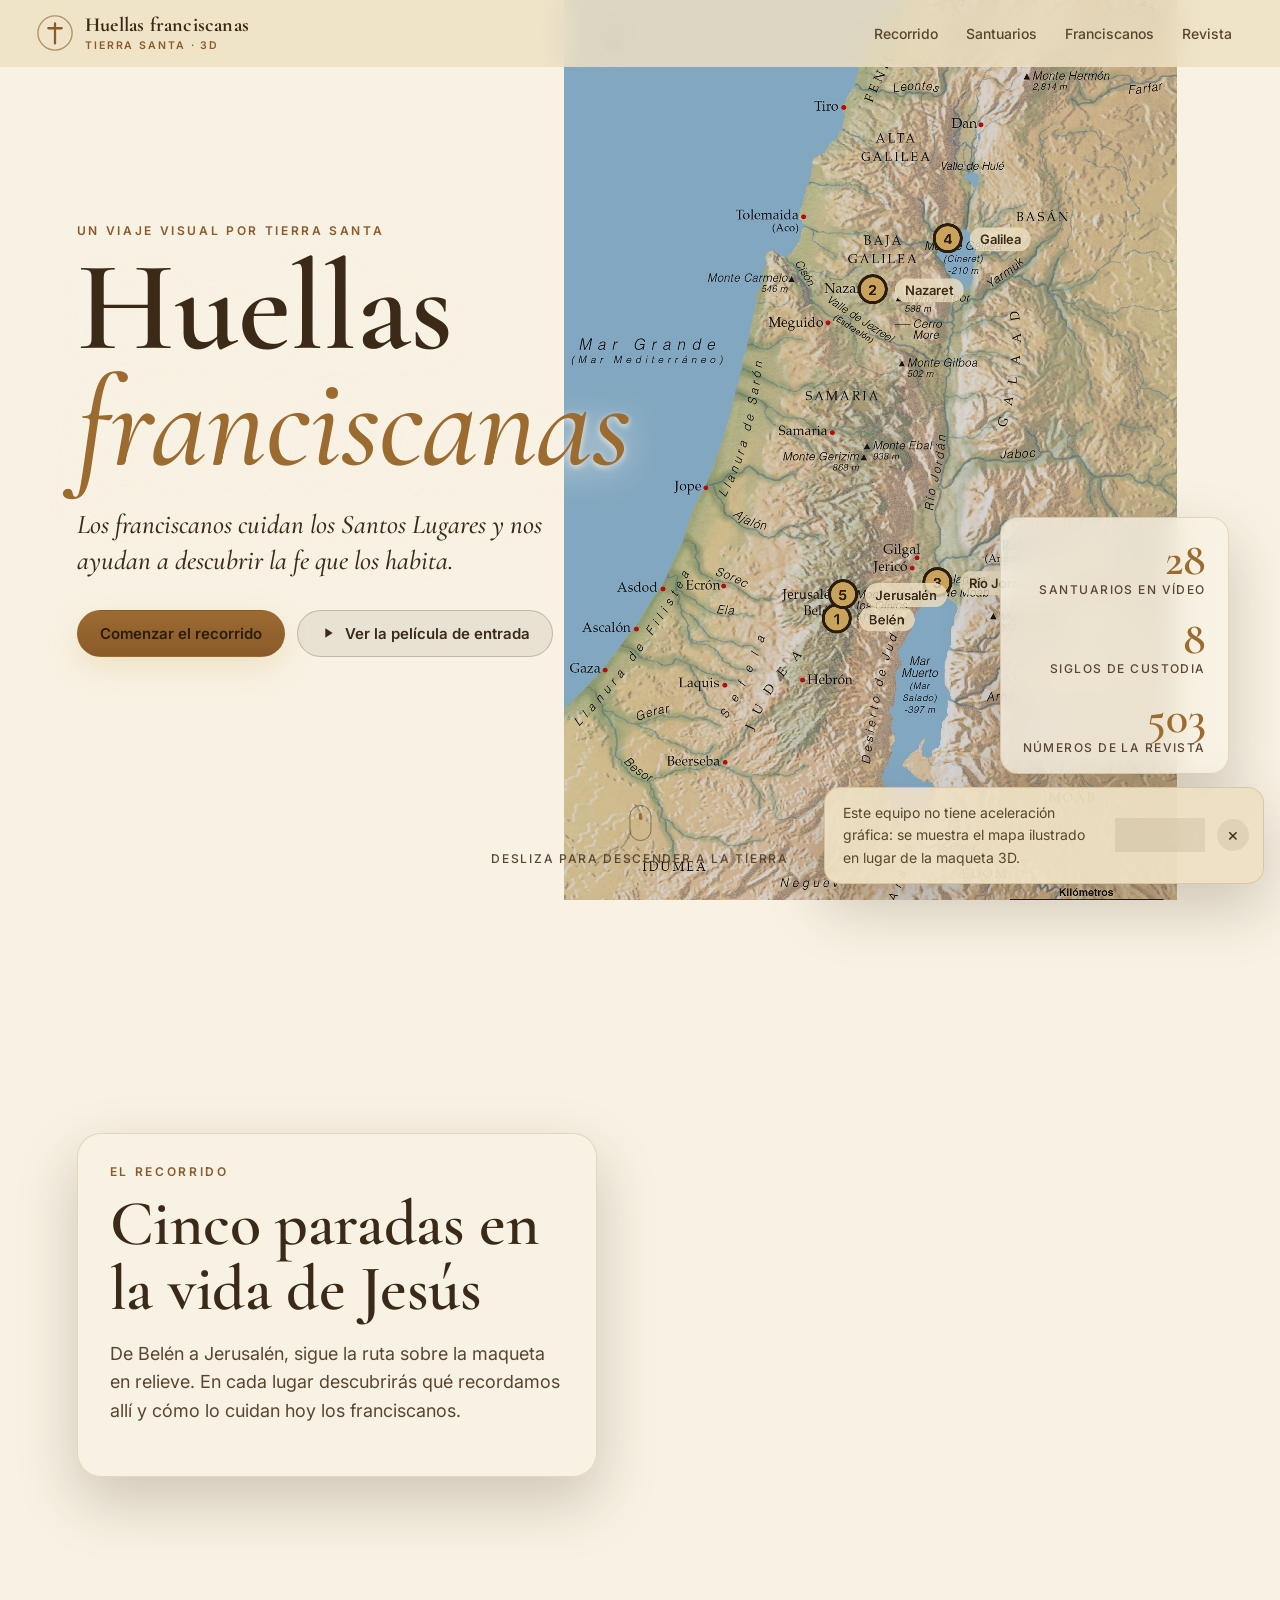
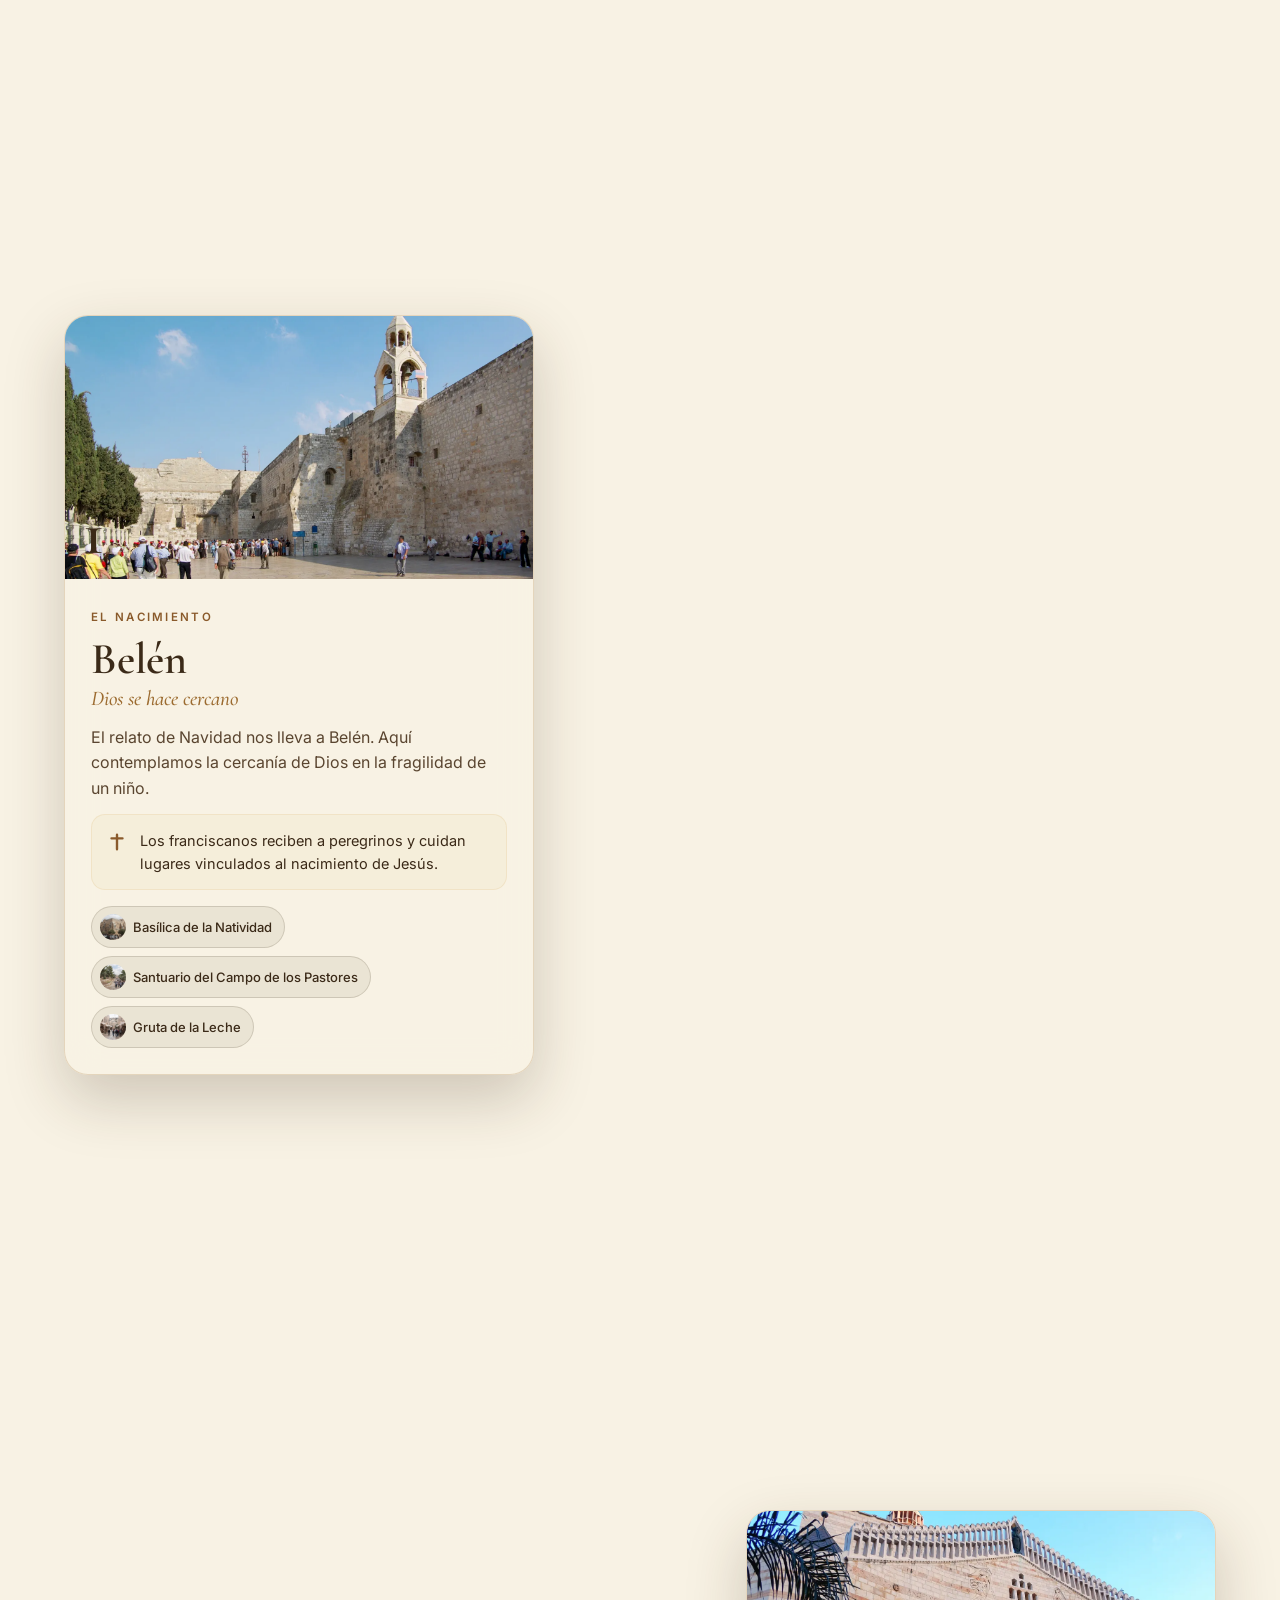
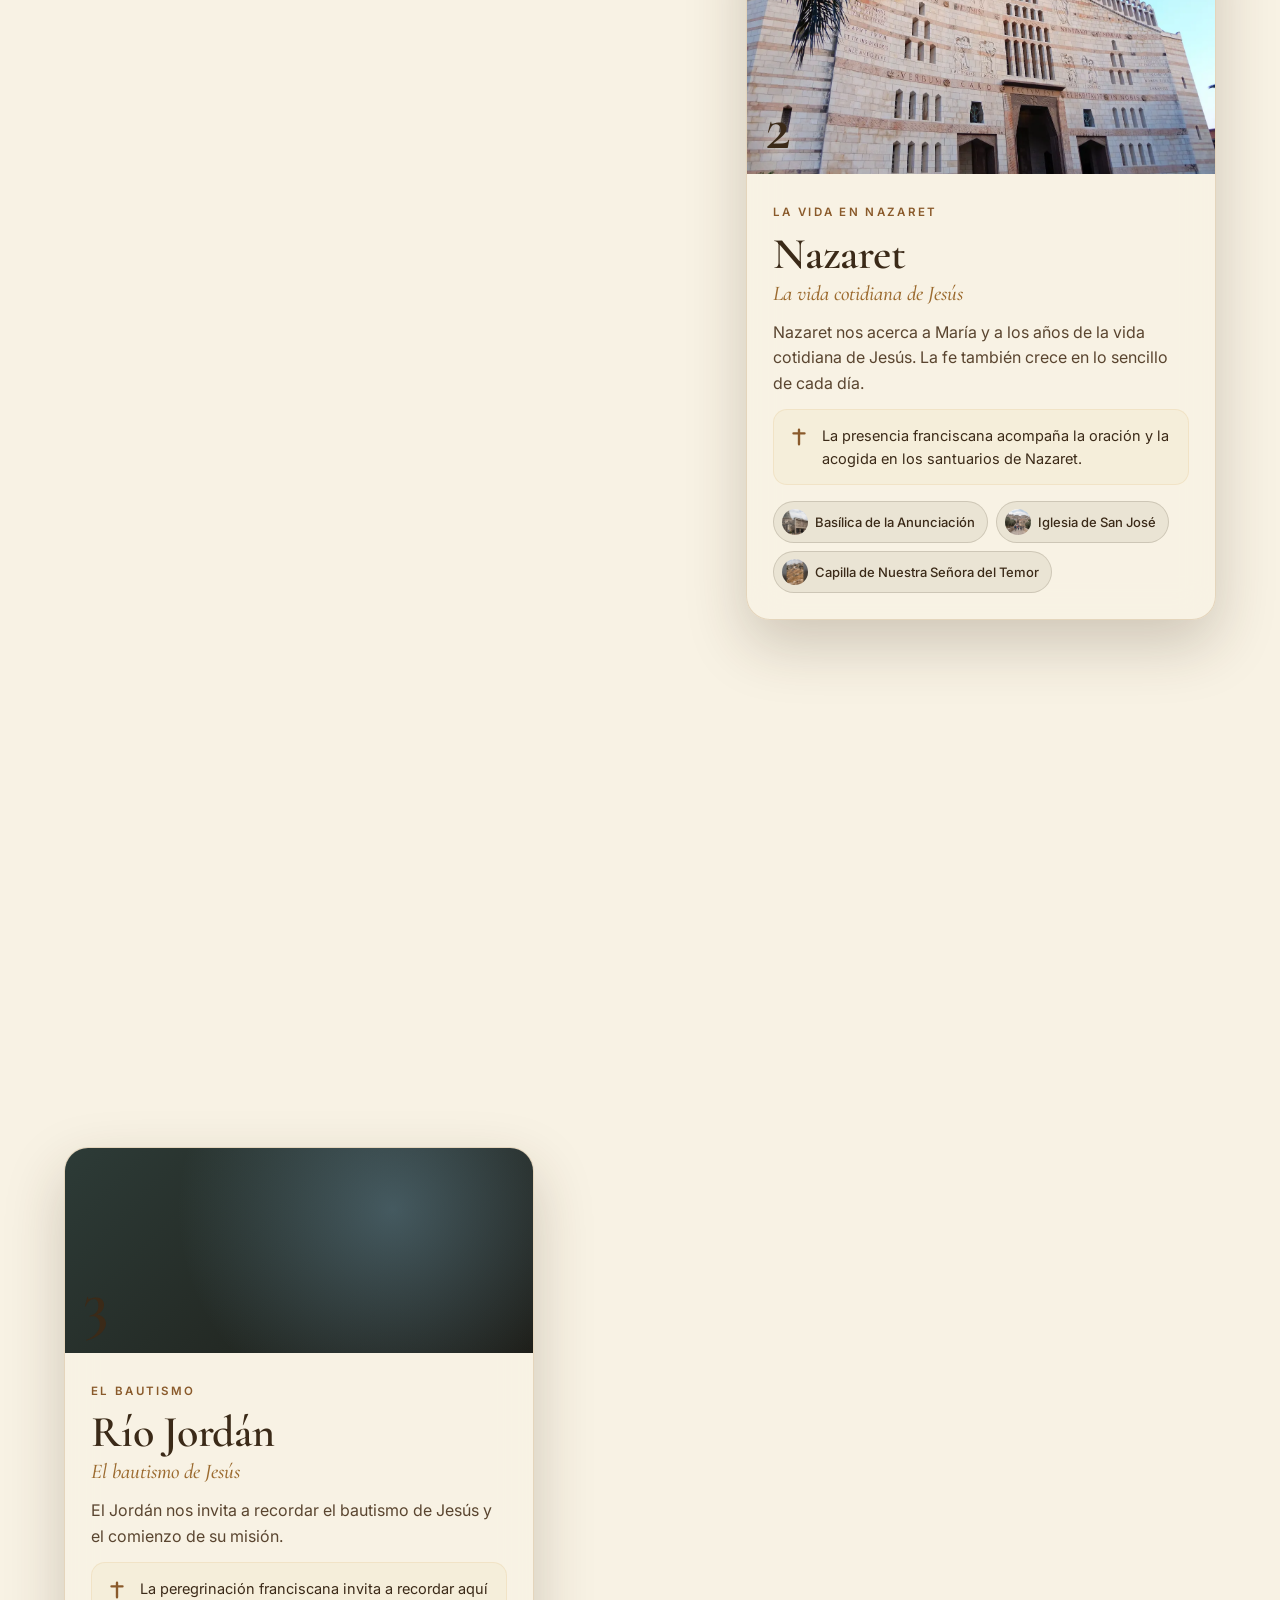
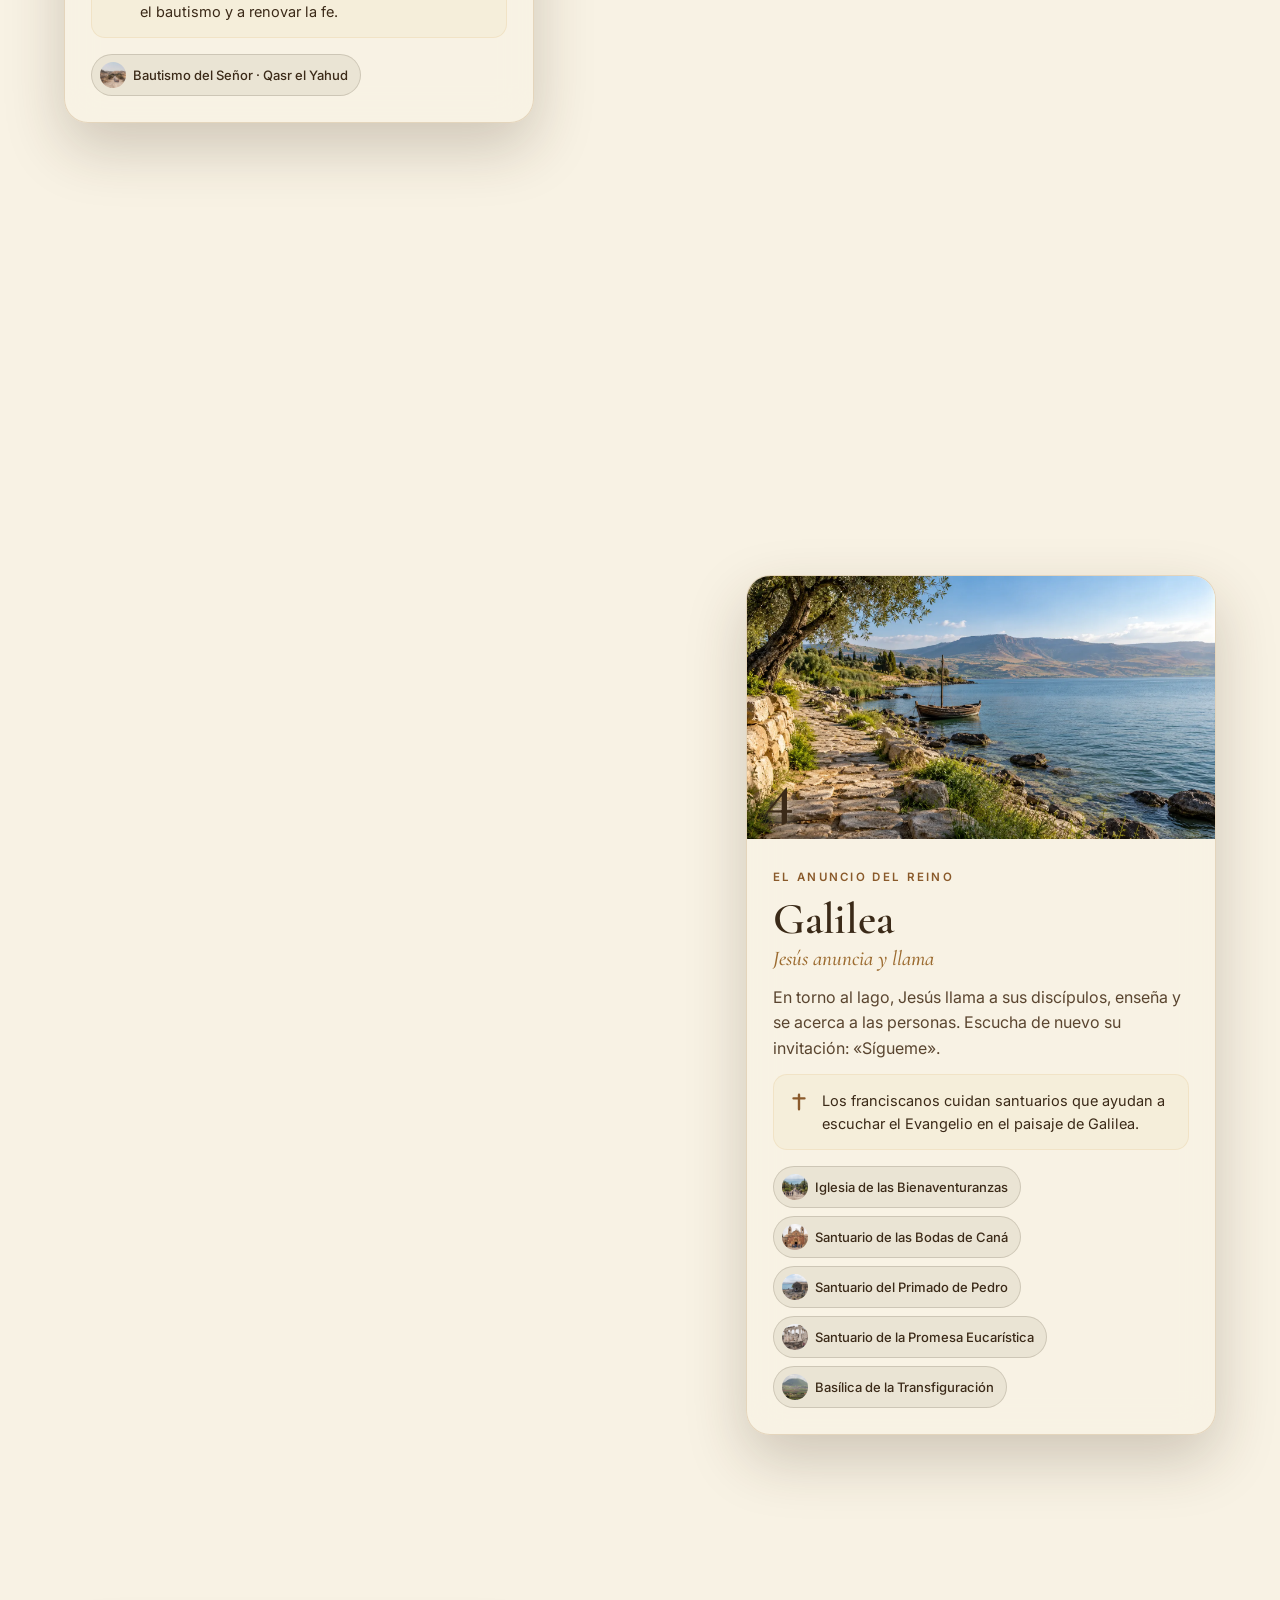
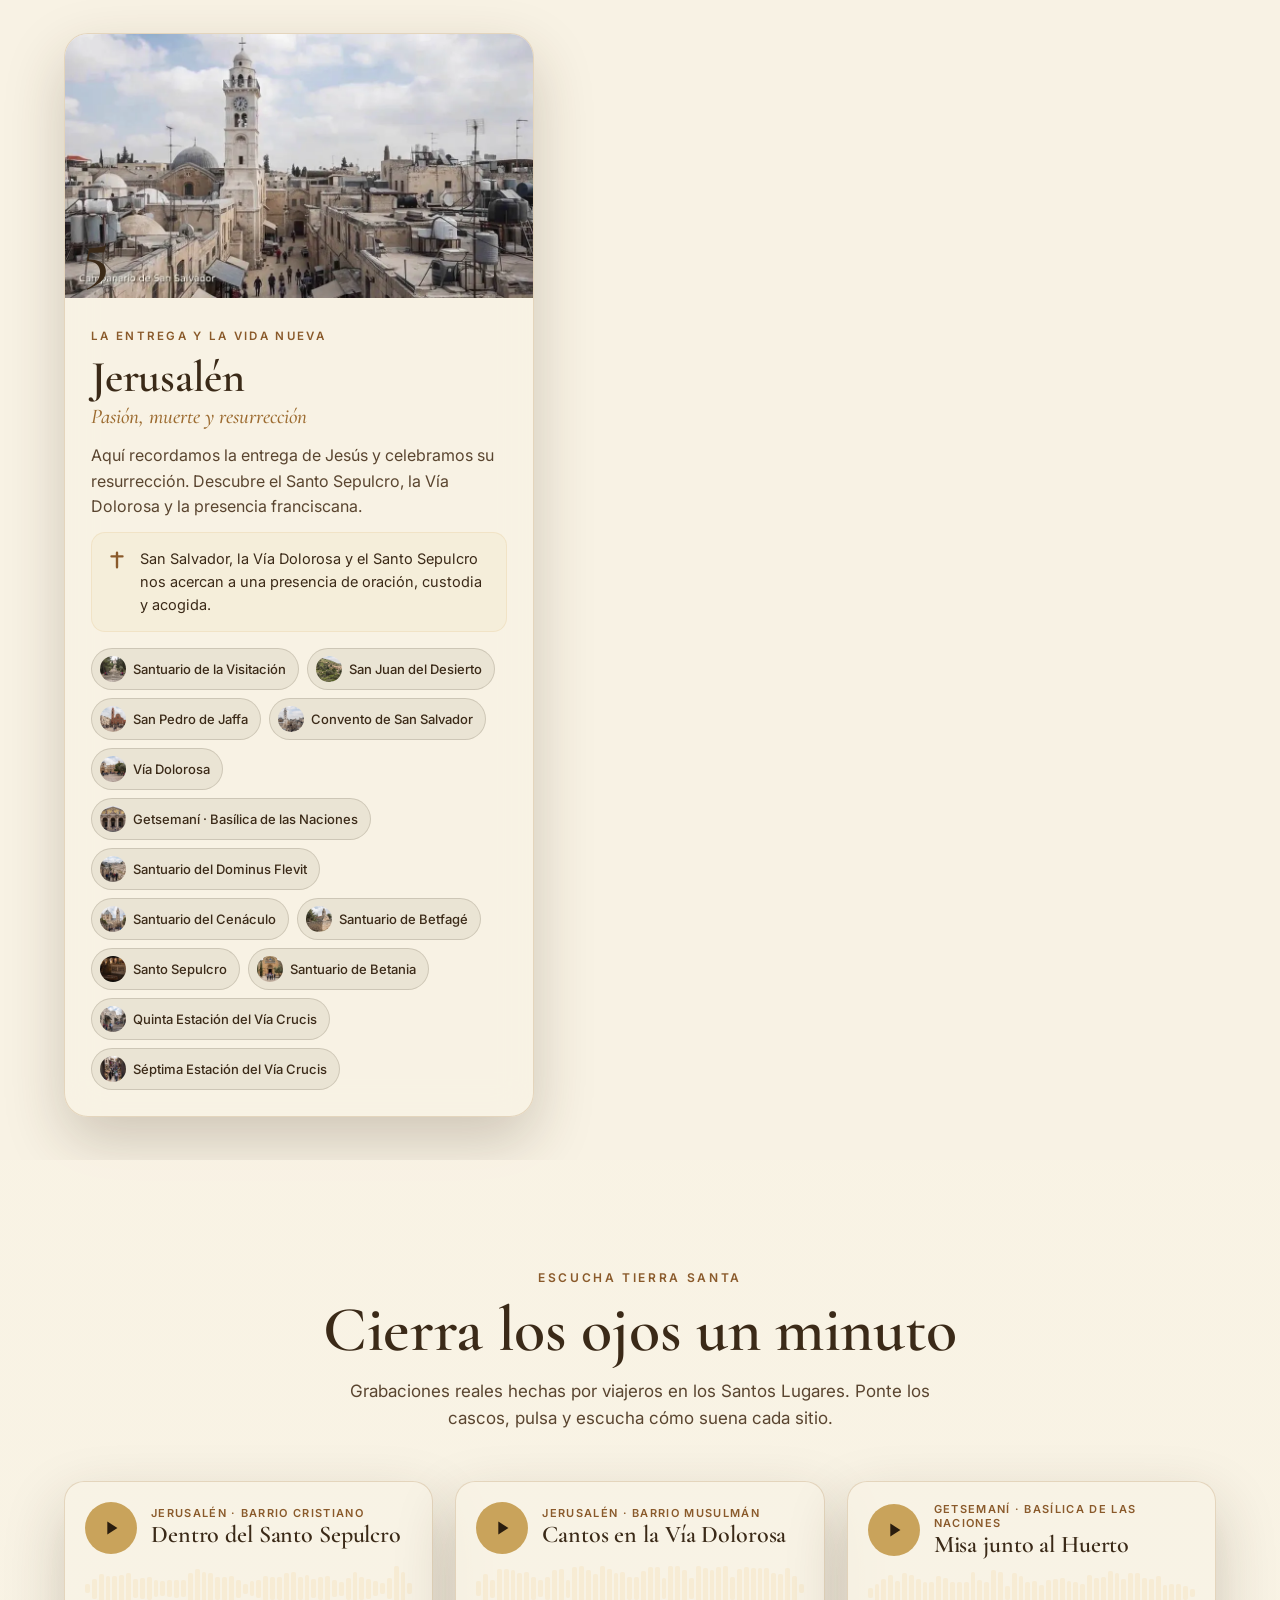
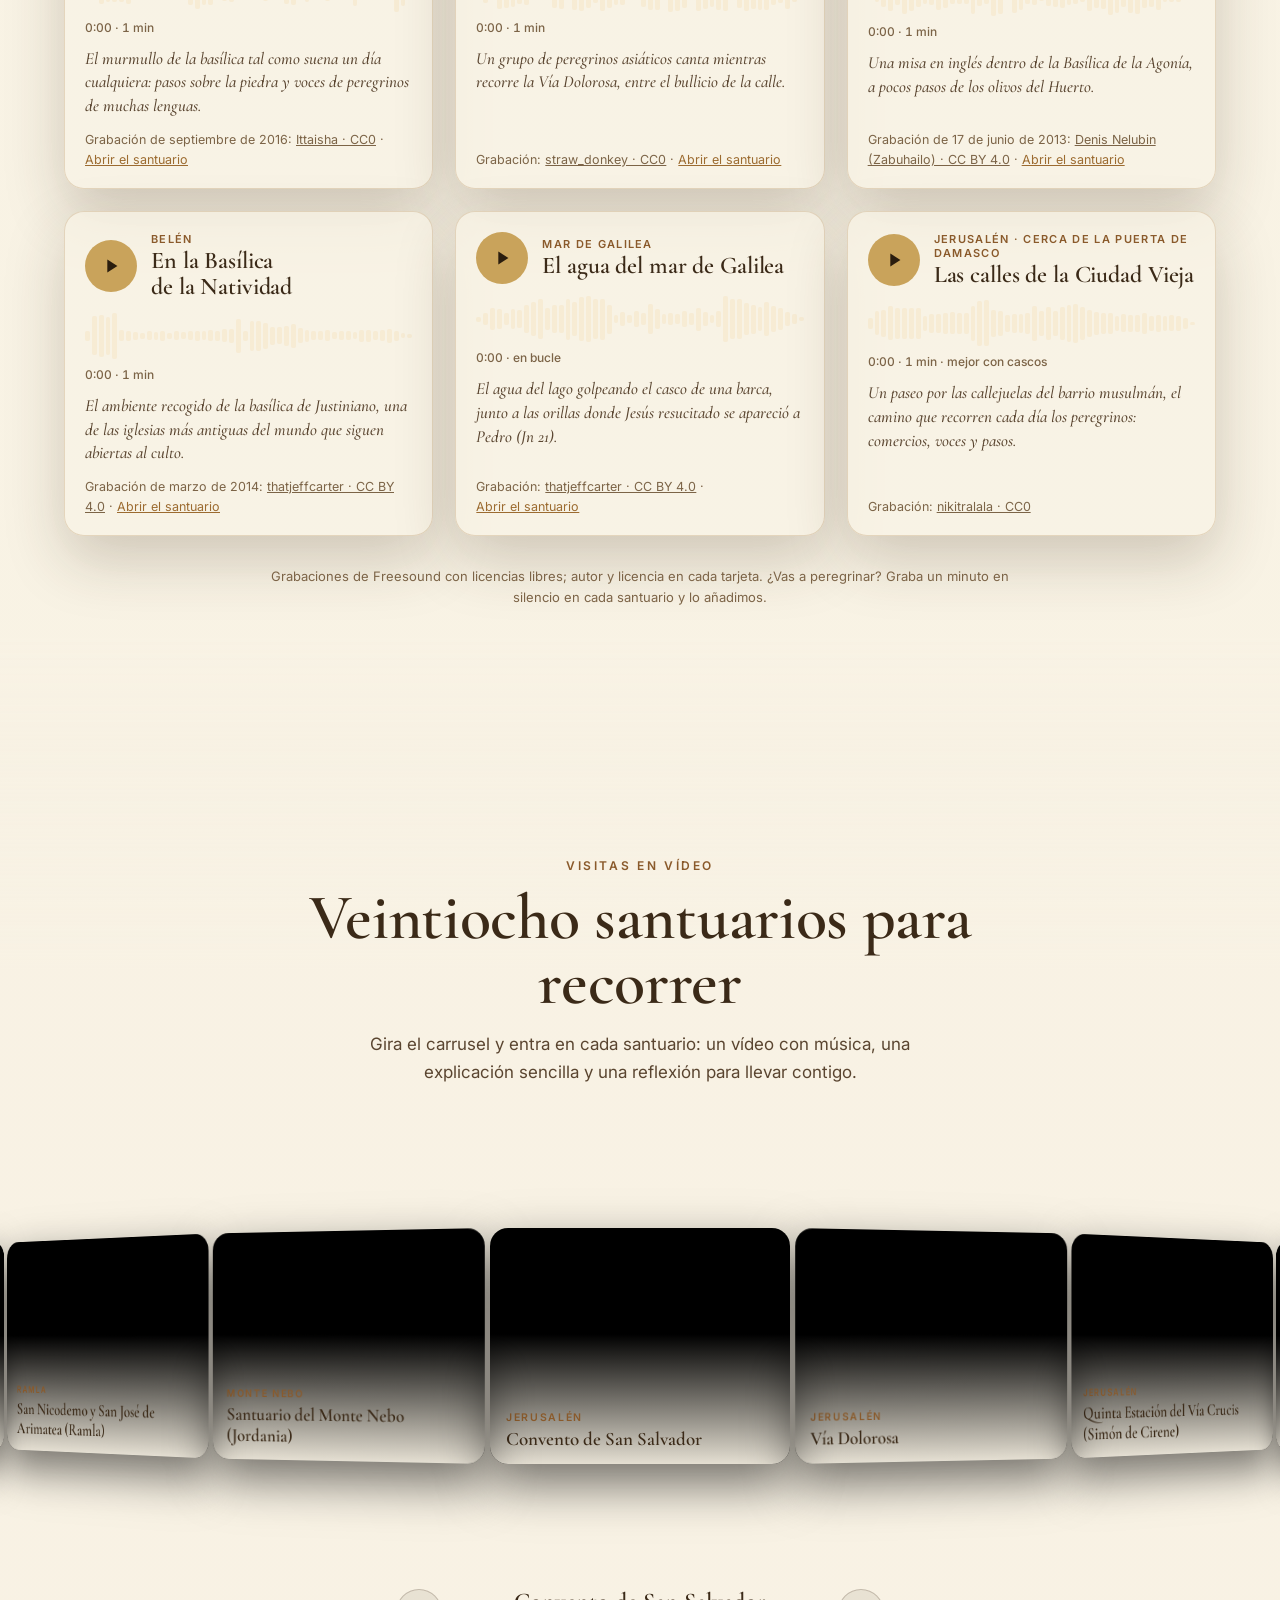
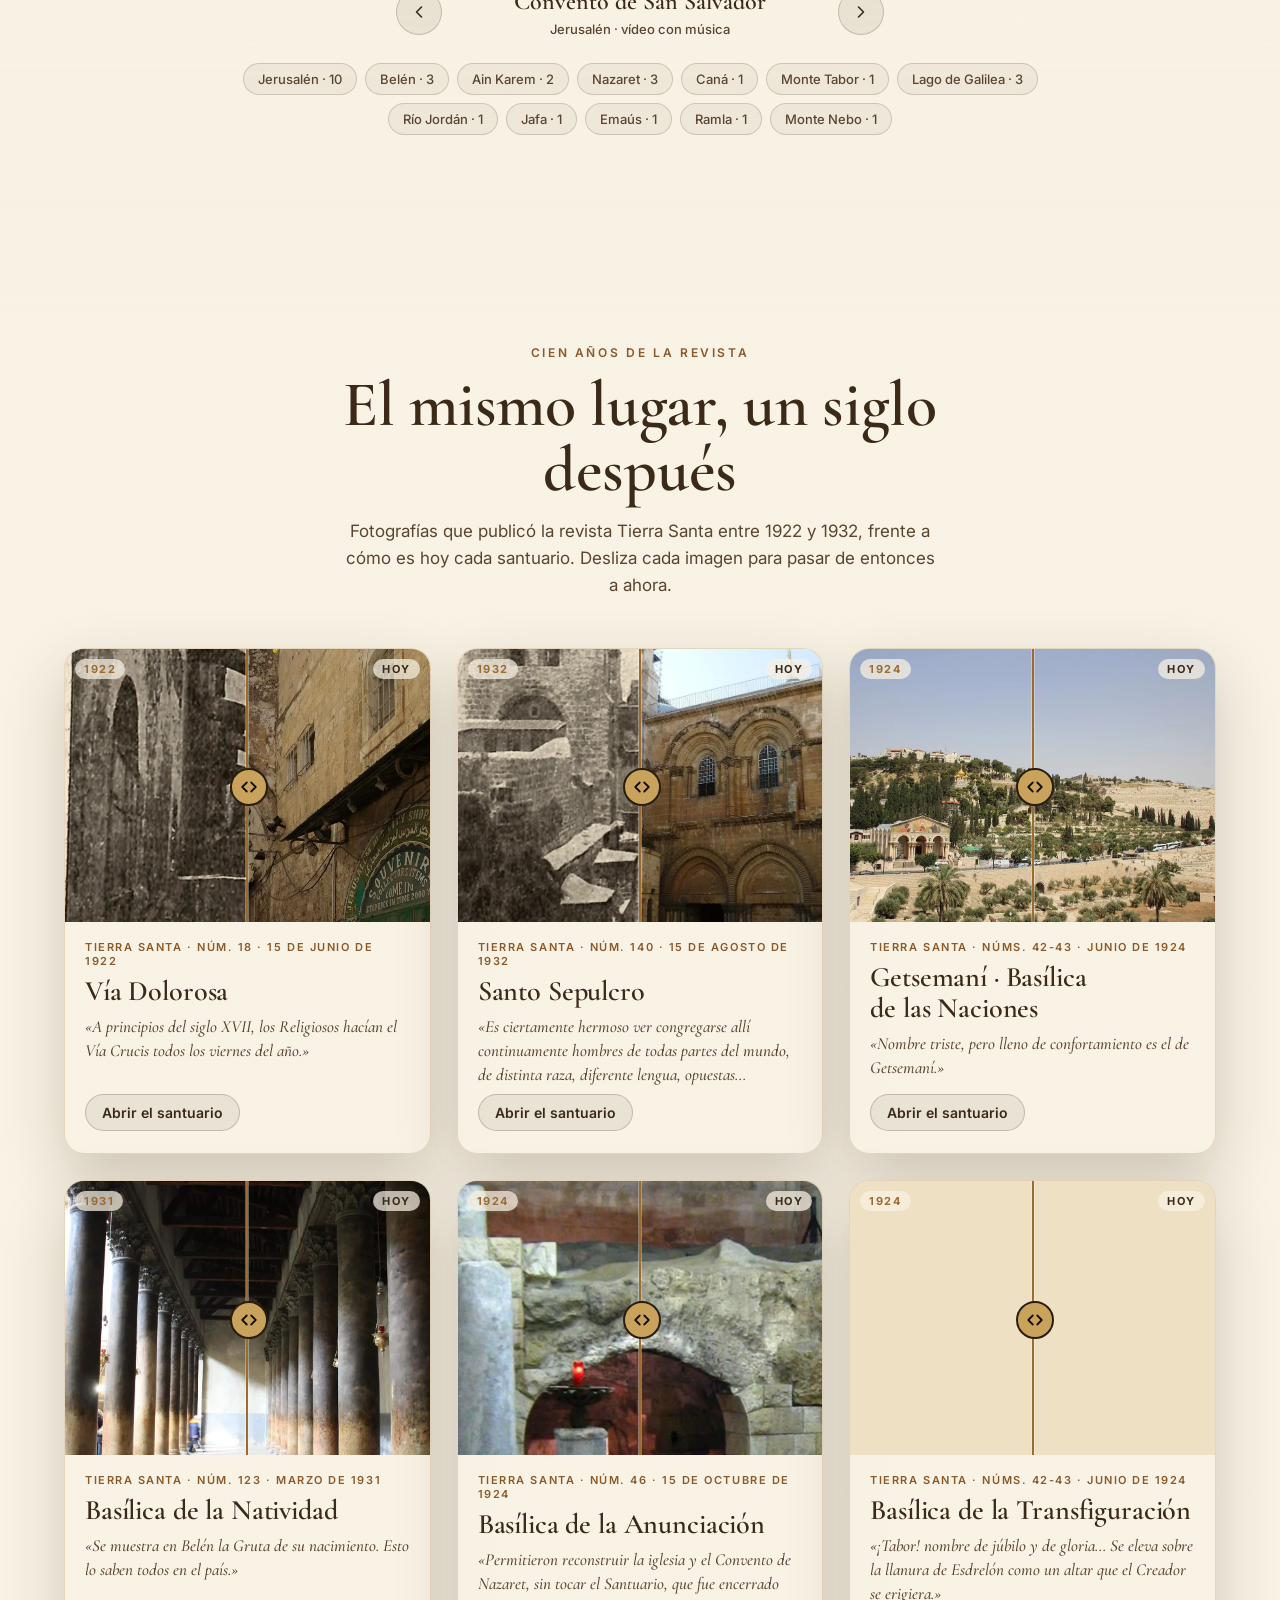
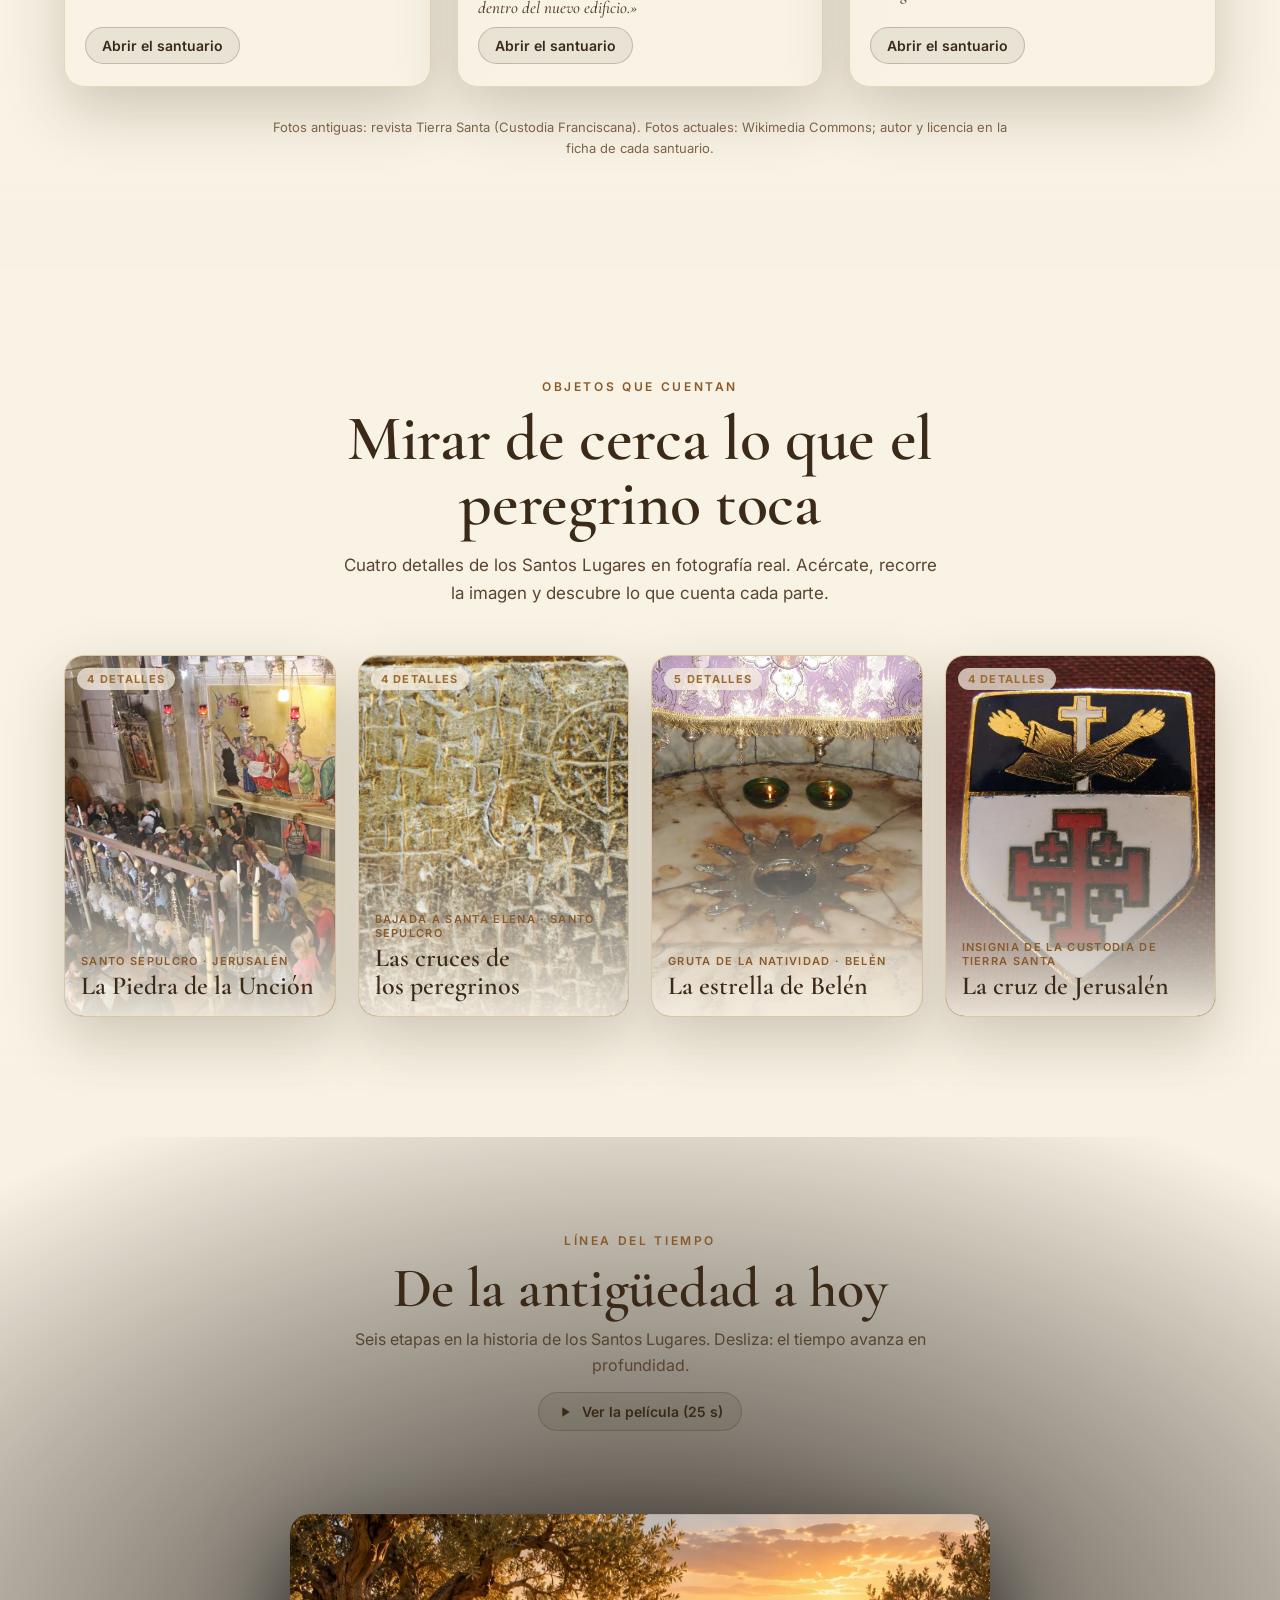
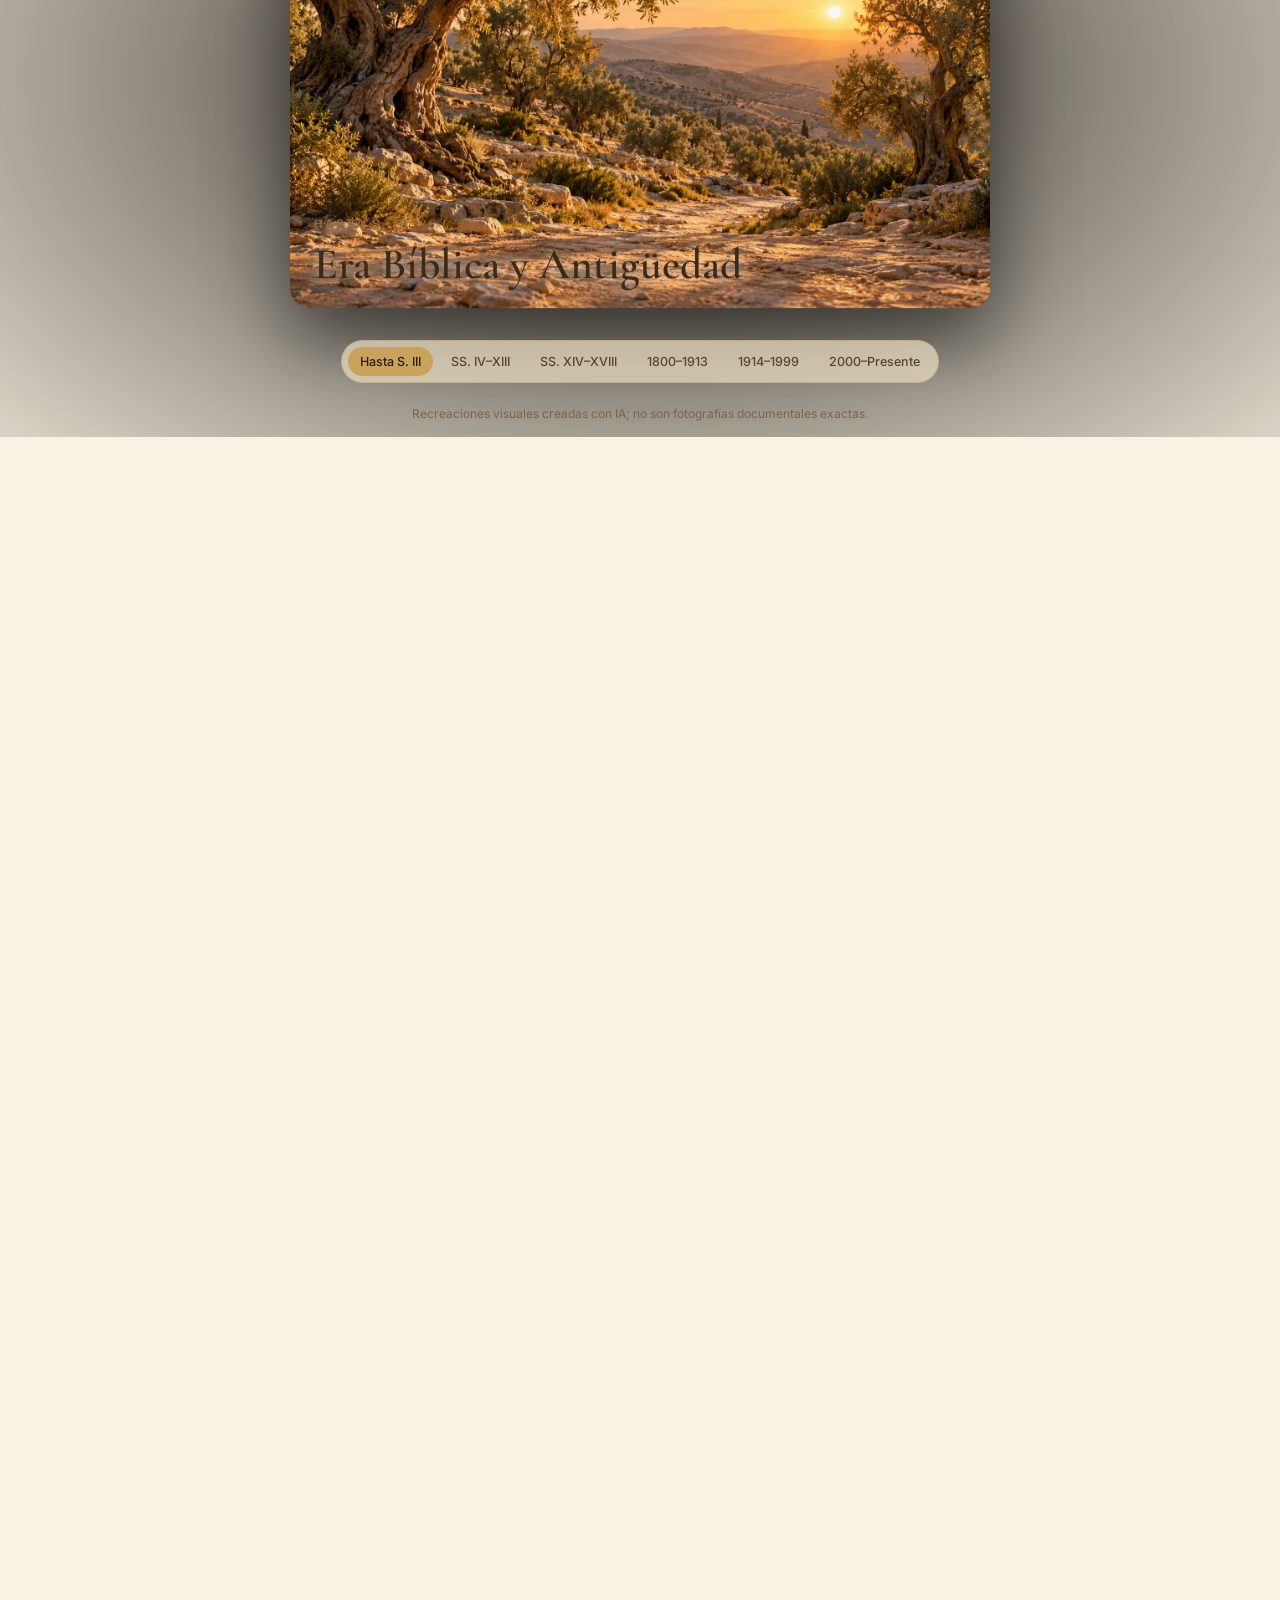
==== commit ab48f7ac: "Add files via upload" ====
--- a/index.html
+++ b/index.html
@@ -15,49 +15,9 @@
 <script type="importmap">{"imports":{"three":"./three.module.min.js"}}</script>
 </head>
 <body>
-<div id="candado" role="dialog" aria-modal="true" aria-labelledby="candadoTitulo" hidden>
-  <form class="candado-caja" autocomplete="off">
-    <svg viewBox="0 0 64 64" class="tau" aria-hidden="true"><path d="M32 12v40M17 22h30"/></svg>
-    <h1 id="candadoTitulo">Huellas franciscanas</h1>
-    <p>Escribe la contraseña para entrar</p>
-    <input type="password" inputmode="numeric" aria-label="Contraseña" placeholder="Contraseña" required>
-    <button type="submit" class="btn oro">Entrar</button>
-    <p class="candado-error" aria-live="polite"></p>
-  </form>
-</div>
 <canvas id="escena" aria-hidden="true"></canvas>
 <div id="velo" aria-hidden="true"></div>
 <div id="etiquetas" aria-label="Lugares en la maqueta"></div>
-
-<div id="portal" aria-label="Tres webs sobre Tierra Santa" hidden>
-  <div class="portal-cab">
-    <div class="portal-eyebrow">Custodia Franciscana de Tierra Santa</div>
-    <h1>Un mismo amor a los <em>Santos Lugares</em>,<br>contado de tres maneras</h1>
-  </div>
-  <nav class="portal-caminos">
-    <a class="portal-camino" href="https://revistatierrasanta.com/">
-      <span class="portal-tag">Revista</span>
-      <span class="portal-num">I.</span>
-      <h2>Revista Tierra Santa</h2>
-      <p>Más de cien años de crónicas desde los Santos Lugares, número a número, desde 1921 hasta hoy.</p>
-      <span class="portal-ir">Entrar <svg viewBox="0 0 24 24" aria-hidden="true"><path d="M5 12h14M13 6l6 6-6 6"/></svg></span>
-    </a>
-    <a class="portal-camino" href="https://fjpereirag.github.io/peregrinar-por-dentro/">
-      <span class="portal-tag">Oración</span>
-      <span class="portal-num">II.</span>
-      <h2>Peregrinar por dentro</h2>
-      <p>Un lugar santo al día, para rezar desde lo que vivimos: reflexión, oración y un mapa 3D que te lleva hasta allí.</p>
-      <span class="portal-ir">Entrar <svg viewBox="0 0 24 24" aria-hidden="true"><path d="M5 12h14M13 6l6 6-6 6"/></svg></span>
-    </a>
-    <button type="button" class="portal-camino portal-aqui" id="portalEntrar">
-      <span class="portal-tag">3D</span>
-      <span class="portal-num">III.</span>
-      <h2>Huellas franciscanas</h2>
-      <p>Un viaje visual por Tierra Santa: la maqueta 3D de la Custodia, los santuarios y los franciscanos.</p>
-      <span class="portal-ir">Entrar <svg viewBox="0 0 24 24" aria-hidden="true"><path d="M5 12h14M13 6l6 6-6 6"/></svg></span>
-    </button>
-  </nav>
-</div>
 
 <div id="carga" role="status" aria-live="polite">
   <div class="carga-in">
@@ -384,31 +344,14 @@
 </script>
 <script src="contenido.js?v=9"></script>
 <script type="module">
-// Acceso con contraseña sencilla (cortina de privacidad, no seguridad real).
-const CLAVE = 'yhvold';
-const resumen = t => { let h = 5381; for (const c of t) h = ((h * 33) ^ c.charCodeAt(0)) >>> 0; return h.toString(36); };
-const abrir = () => {
-  document.getElementById('candado').remove();
-  const portal = document.getElementById('portal');
-  portal.hidden = false;
-  document.body.classList.add('portal-abierto');
-  portal.querySelector('#portalEntrar').onclick = () => {
-    portal.classList.add('portal-oculto');
-    document.body.classList.remove('portal-abierto');
-  };
-  import('./app.js?v=18');
-};
-let dentro = false; try { dentro = localStorage.getItem('hf-acceso') === CLAVE; } catch {}
-if (dentro) abrir();
-else {
-  const caja = document.getElementById('candado'), form = caja.querySelector('form'), campo = form.querySelector('input'), error = form.querySelector('.candado-error');
-  caja.hidden = false; campo.focus();
-  form.onsubmit = e => {
-    e.preventDefault();
-    if (resumen(campo.value.trim()) === CLAVE) { try { localStorage.setItem('hf-acceso', CLAVE); } catch {} abrir(); }
-    else { error.textContent = 'Contraseña incorrecta'; campo.value = ''; campo.focus(); }
-  };
-}
+// Se entra directamente a la experiencia 3D: ya no hay contraseña ni pantalla de "tres caminos"
+// intermedia (esa elección ya se hace en portal.html, antes de llegar aquí).
+import('./app.js?v=18').catch(e => {
+  console.warn('No se pudo cargar app.js', e);
+  const texto = document.querySelector('#carga .carga-texto');
+  if (texto) texto.innerHTML = '<span class="carga-nombre">No se pudo cargar.<br>Revisa tu conexión.</span>' +
+    '<button type="button" style="margin-top:10px;border:1px solid rgba(240,211,148,.4);background:rgba(217,178,106,.12);color:inherit;border-radius:999px;padding:8px 16px;font:500 13px var(--sans);cursor:pointer" onclick="location.reload()">Reintentar</button>';
+});
 </script>
 </body>
 </html>
--- a/estilo.css
+++ b/estilo.css
@@ -29,7 +29,7 @@
 
 /* ---------- lienzo 3D ---------- */
 #escena{position:fixed;inset:0;width:100vw;height:100vh;height:100lvh;z-index:0;display:block;
-  background:radial-gradient(120% 90% at 50% 0%,#3a2a1b 0%,#1d1610 45%,#EDE0C3 100%)}
+  background:#F8F2E4}
 #velo{position:fixed;inset:0;z-index:1;pointer-events:none;background:none;transition:opacity .8s}
 body.explorando #velo{opacity:.25}
 #etiquetas{position:fixed;inset:0;z-index:2;pointer-events:none;overflow:hidden}
@@ -75,7 +75,7 @@
 /* ---------- portal de entrada: tres caminos ---------- */
 #portal{position:fixed;inset:0;z-index:200;display:flex;flex-direction:column;justify-content:flex-end;gap:26px;
   padding:clamp(20px,4vw,56px);overflow:auto;
-  background:linear-gradient(180deg,rgba(248,242,228,.38) 0%,rgba(248,242,228,.3) 42%,rgba(248,242,228,.8) 72%,rgba(248,242,228,.97) 100%);
+  background:linear-gradient(180deg,rgba(248,242,228,0) 0%,rgba(248,242,228,0) 60%,rgba(248,242,228,.5) 82%,rgba(248,242,228,.88) 100%);
   opacity:1;visibility:visible;transition:opacity .6s ease,visibility .6s}
 #portal.portal-oculto{opacity:0;visibility:hidden;pointer-events:none}
 /* mientras el portal está abierto, solo se ve la maqueta 3D detrás: se oculta el resto del contenido de Huellas franciscanas */
@@ -85,7 +85,10 @@
 body.portal-abierto #pasos,
 body.portal-abierto #etiquetas,
 body.portal-abierto .aviso-modo{visibility:hidden}
-.portal-cab{max-width:760px;text-align:left}
+.portal-cab{max-width:760px;text-align:left;position:relative;z-index:0}
+.portal-cab::before{content:"";position:absolute;inset:-1.4rem -1.8rem -1.2rem -2rem;z-index:-1;border-radius:24px;pointer-events:none;
+  background:linear-gradient(100deg,rgba(248,242,228,.88) 0%,rgba(248,242,228,.7) 60%,rgba(248,242,228,0) 100%);
+  backdrop-filter:blur(16px);-webkit-backdrop-filter:blur(16px)}
 .portal-eyebrow{font:600 11px var(--sans);letter-spacing:.2em;text-transform:uppercase;color:var(--oro-2);margin-bottom:10px}
 .portal-cab h1{margin:0;font:500 clamp(28px,4.4vw,46px)/1.12 var(--serif);color:var(--marfil);text-wrap:balance}
 .portal-cab h1 em{font-style:italic;color:var(--oro-2)}
@@ -107,6 +110,26 @@
 @media (max-width:860px){
   .portal-caminos{grid-template-columns:1fr}
   #portal{justify-content:center}
+  .portal-cab h1{font-size:clamp(24px,7vw,34px)}
+  .portal-camino{padding:16px 16px 15px}
+  .portal-camino h2{font-size:19px}
+  .portal-camino p{font-size:12.5px}
+  .portal-tag{font-size:9px;top:13px;right:13px;padding:3px 9px}
+  .portal-ir{font-size:11px}
+  .portal-ir svg{width:12px;height:12px}
+}
+@media (max-width:600px){
+  #portal{justify-content:flex-end;gap:14px;padding:16px clamp(16px,4vw,28px)}
+  .portal-cab{margin-bottom:2px}
+  .portal-cab::before{inset:-1rem -1.1rem -.8rem -1.3rem}
+  .portal-caminos{grid-template-columns:1fr 1fr;gap:10px}
+  .portal-camino{padding:13px 13px 12px;gap:6px}
+  .portal-camino:nth-child(3){grid-column:1 / -1}
+  .portal-tag{position:static;align-self:flex-start;order:-1;margin-bottom:2px}
+  .portal-num{font-size:12px}
+  .portal-camino h2{font-size:16px;line-height:1.18}
+  .portal-camino p{font-size:11.5px;line-height:1.38}
+  .portal-ir{font-size:10px;margin-top:2px}
 }
 
 /* ---------- cabecera ---------- */
@@ -349,7 +372,7 @@
   .portada h1{font-size:64px}
   .lema{font-size:20px;margin-top:16px}
   .cifras{left:16px;right:auto;bottom:92px;flex-direction:row;gap:22px;text-align:left;padding:0;background:none;border:0;box-shadow:none;backdrop-filter:none;-webkit-backdrop-filter:none}
-  .intro-tarjeta,.cierre-in{padding:22px 20px 24px;background:rgba(29,22,16,.82)}
+  .intro-tarjeta,.cierre-in{padding:22px 20px 24px;background:rgba(248,242,228,.92)}
   .cifras b{font-size:30px}
   .cifras span{font-size:9.5px;letter-spacing:.06em;max-width:90px;line-height:1.3}
   .desliza{display:none}
@@ -363,16 +386,16 @@
   .n-movil{display:inline;color:var(--oro-2)}
   .tarjeta h3{font-size:32px;margin-top:4px}
   .tarjeta .tag{margin:2px 0 10px}
-  .leer-mas{display:inline-flex;align-items:center;gap:6px;border:1px solid rgba(240,211,148,.4);background:rgba(217,178,106,.12);color:var(--oro-2);padding:8px 14px;border-radius:999px;font:600 13px var(--sans)}
+  .leer-mas{display:inline-flex;align-items:center;gap:6px;border:1px solid rgba(240,211,148,.4);background:rgba(217,178,106,.12);color:var(--oro-2);padding:7px 13px;border-radius:999px;font:600 12px var(--sans)}
   .leer-mas::after{content:"▾";font-size:11px}
   .tarjeta.abierta .leer-mas::after{content:"▴"}
   .detalle{display:none}
   .tarjeta.abierta .detalle{display:block;margin-top:14px;max-height:42vh;overflow:auto}
-  .tarjeta{background:rgba(29,22,16,.82)}
+  .tarjeta{background:rgba(248,242,228,.92)}
   .tarjeta-cuerpo{padding:16px 18px 18px}
   .tarjeta-img .num,.tarjeta-sin-img .num{font-size:44px}
   .tarjeta-sin-img{aspect-ratio:16/4}
-  .tarjeta .tag{font-size:18px;margin-bottom:8px}
+  .tarjeta .tag{font-size:15px;margin-bottom:8px}
   .tarjeta p{font-size:14.5px;margin-bottom:10px}
   .tarjeta .franciscano{font-size:13px;padding:10px 12px}
   .chips{flex-wrap:nowrap;overflow-x:auto;margin-top:12px;padding-bottom:4px;scrollbar-width:none}
@@ -473,7 +496,7 @@
 .v-revistas .spr{width:62px;height:86px;border-radius:4px;margin-bottom:4px}
 
 /* ---------- modo ligero (sin WebGL) ---------- */
-#plano{position:fixed;inset:0;z-index:0;overflow:hidden;background:radial-gradient(120% 90% at 50% 0%,#3a2a1b 0%,#1d1610 45%,#EDE0C3 100%);pointer-events:none}
+#plano{position:fixed;inset:0;z-index:0;overflow:hidden;background:#F8F2E4;pointer-events:none}
 #plano .plano-in{position:absolute;left:0;top:0;width:1842px;height:2809px;transform-origin:0 0;will-change:transform;transition:transform 1.6s cubic-bezier(.2,.8,.2,1)}
 #plano img{display:block;width:100%;height:100%;max-width:none;filter:saturate(.9) brightness(.85)}
 .plano-pt{position:absolute;width:0;height:0;transform:scale(var(--inv,1));transform-origin:0 0;transition:transform 1.6s cubic-bezier(.2,.8,.2,1)}
@@ -704,13 +727,13 @@
   .portada{padding-top:100px}
 }
 @media (max-width:700px){
-  .menu a{font-size:17px;padding:14px}
+  .menu a{font-size:15px;padding:12px 14px}
   .grupo{position:relative}
-  .subtabs{display:flex;gap:6px;position:sticky;top:62px;z-index:15;margin:0;padding:10px 16px;overflow-x:auto;scrollbar-width:none;
+  .subtabs{display:flex;gap:6px;position:sticky;top:62px;z-index:15;margin:0;padding:8px 16px;overflow-x:auto;scrollbar-width:none;
     background:rgba(237,224,195,.88);backdrop-filter:blur(12px);-webkit-backdrop-filter:blur(12px);border-bottom:1px solid rgba(240,211,148,.1)}
   .subtabs::-webkit-scrollbar{display:none}
-  .subtab{flex:1 0 auto;min-height:40px;padding:8px 14px;border-radius:999px;border:1px solid rgba(240,211,148,.22);background:rgba(59,42,24,.05);
-    color:var(--marfil-2);font:600 14px var(--sans);cursor:pointer;white-space:nowrap}
+  .subtab{flex:1 0 auto;min-height:36px;padding:7px 12px;border-radius:999px;border:1px solid rgba(240,211,148,.22);background:rgba(59,42,24,.05);
+    color:var(--marfil-2);font:600 12.5px var(--sans);cursor:pointer;white-space:nowrap}
   .subtab.activo{background:var(--oro-fuerte);border-color:var(--oro-fuerte);color:var(--tinta)}
   body.explorando .subtabs{display:none}
 }
